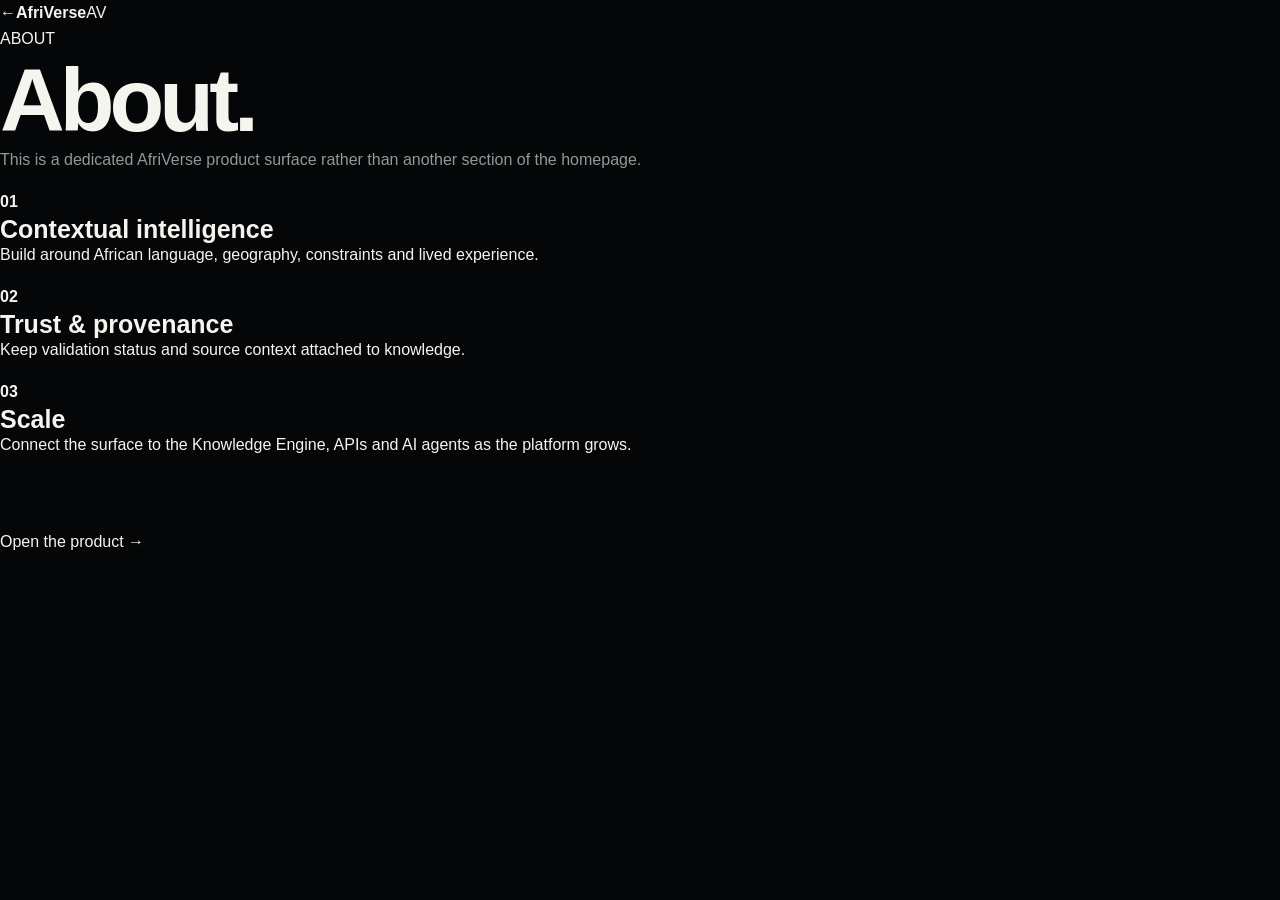
==== about.html @ d6237189 "Add files via upload" ====
<!doctype html><html><head><meta charset="utf-8"><meta name="viewport" content="width=device-width,initial-scale=1"><title>About — AfriVerse</title><link rel="stylesheet" href="style.css"></head><body><main style="margin-left:0"><header><a href="index.html">←</a><b>AfriVerse</b><span class="avatar">AV</span></header><div class="app"><label>ABOUT</label><h1>About.</h1><p style="color:var(--muted)">This is a dedicated AfriVerse product surface rather than another section of the homepage.</p><div class="cards"><article><b>01</b><h3>Contextual intelligence</h3><p>Build around African language, geography, constraints and lived experience.</p></article><article><b>02</b><h3>Trust & provenance</h3><p>Keep validation status and source context attached to knowledge.</p></article><article><b>03</b><h3>Scale</h3><p>Connect the surface to the Knowledge Engine, APIs and AI agents as the platform grows.</p></article></div><section style="padding:55px 0;border:0"><a class="primary" href="app.html">Open the product →</a></section></div></main></body></html>
---- style.css ----
/* =========================================================
   AFRIVERSE
   GLOBAL STYLES
========================================================= */

:root {

    --black: #050607;
    --carbon: #090b0c;
    --graphite: #101314;
    --graphite-2: #15191a;

    --white: #f5f5f0;
    --white-soft: #d9dcda;

    --muted: #929998;
    --muted-dark: #6f7674;

    --gold: #d5a94a;
    --gold-light: #f0c968;
    --gold-dark: #9d7624;

    --border: rgba(255,255,255,0.09);
    --border-gold: rgba(213,169,74,0.3);

    --max-width: 1240px;

    --radius: 18px;
    --radius-large: 30px;

    --ease: cubic-bezier(.22,.61,.36,1);

}


/* =========================================================
   RESET
========================================================= */

*,
*::before,
*::after {
    box-sizing: border-box;
}

html {
    scroll-behavior: smooth;
}

body {

    margin: 0;

    background:
        var(--black);

    color:
        var(--white);

    font-family:
        "Inter",
        sans-serif;

    line-height: 1.65;

    overflow-x: hidden;

}

button,
a {
    font: inherit;
}

button {
    border: 0;
}

a {
    color: inherit;
    text-decoration: none;
}

img {
    max-width: 100%;
    display: block;
}


/* =========================================================
   GLOBAL
========================================================= */

.container {

    width:
        min(
            calc(100% - 48px),
            var(--max-width)
        );

    margin:
        0 auto;

}

.section-dark {
    background:
        var(--black);
}

.section-light {
    background:
        #f2f2ed;

    color:
        #0b0d0e;
}

section {
    position: relative;
    overflow: hidden;
}

.section-heading {
    max-width: 850px;
    margin-bottom: 70px;
}

.center-heading {

    max-width:
        850px;

    margin:
        0 auto 80px;

    text-align:
        center;

}

.center-heading p,
.section-heading p {

    color:
        var(--muted);

    max-width:
        720px;

    font-size:
        18px;

}

.section-light .section-heading p,
.section-light .center-heading p {

    color:
        #666e6c;

}

.eyebrow {

    display:
        inline-flex;

    align-items:
        center;

    gap:
        10px;

    margin-bottom:
        22px;

    color:
        var(--gold);

    font-size:
        11px;

    font-weight:
        700;

    letter-spacing:
        .18em;

    text-transform:
        uppercase;

}

.eyebrow::before {

    content:
        "";

    width:
        24px;

    height:
        1px;

    background:
        var(--gold);

}

h1,
h2,
h3,
h4 {

    font-family:
        "Space Grotesk",
        sans-serif;

    line-height:
        1.05;

    margin:
        0;

}

h1 {

    font-size:
        clamp(
            52px,
            7vw,
            92px
        );

    letter-spacing:
        -.055em;

}

h1 span,
h2 span {

    display:
        block;

    color:
        var(--gold);

}

h2 {

    font-size:
        clamp(
            42px,
            5vw,
            68px
        );

    letter-spacing:
        -.045em;

}

h3 {

    font-size:
        25px;

}

p {
    margin-top: 0;
}

.gold-dot {

    width:
        7px;

    height:
        7px;

    border-radius:
        50%;

    background:
        var(--gold);

    box-shadow:
        0 0 18px
        rgba(213,169,74,.7);

}


/* =========================================================
   HERO
========================================================= */

.hero {

    min-height:
        900px;

    display:
        flex;

    align-items:
        center;

    isolation:
        isolate;

}

.hero-container {
    position: relative;
    z-index: 5;
}

.hero-content {
    width:
        min(
            720px,
            70%
        );
}

.hero-description {

    margin:
        35px 0;

    max-width:
        680px;

    color:
        #a9afad;

    font-size:
        18px;

    line-height:
        1.75;

}

.hero-actions {

    display:
        flex;

    gap:
        14px;

    flex-wrap:
        wrap;

}

.btn {

    display:
        inline-flex;

    align-items:
        center;

    justify-content:
        center;

    gap:
        12px;

    min-height:
        54px;

    padding:
        0 25px;

    border-radius:
        999px;

    cursor:
        pointer;

    transition:
        .35s var(--ease);

    font-size:
        14px;

    font-weight:
        700;

}

.btn span {
    font-size:
        16px;
}

.btn-primary {

    background:
        var(--gold);

    color:
        #080909;

}

.btn-primary:hover {

    background:
        var(--gold-light);

    transform:
        translateY(-3px);

    box-shadow:
        0 12px 40px
        rgba(213,169,74,.25);

}

.btn-secondary {

    border:
        1px solid
        rgba(255,255,255,.16);

    background:
        rgba(255,255,255,.025);

    color:
        var(--white);

}

.btn-secondary:hover {

    border-color:
        var(--gold);

    color:
        var(--gold);

    transform:
        translateY(-3px);

}

.hero-footnote {

    display:
        flex;

    align-items:
        center;

    gap:
        10px;

    margin-top:
        30px;

    color:
        #727977;

    font-size:
        13px;

}


/* =========================================================
   HERO GRID
========================================================= */

.hero-grid {

    position:
        absolute;

    inset:
        0;

    opacity:
        .17;

    background-image:

        linear-gradient(
            rgba(255,255,255,.035)
            1px,
            transparent 1px
        ),

        linear-gradient(
            90deg,
            rgba(255,255,255,.035)
            1px,
            transparent 1px
        );

    background-size:
        70px 70px;

    mask-image:
        linear-gradient(
            to right,
            black,
            transparent 80%
        );

}


/* =========================================================
   HERO GLOW
========================================================= */

.hero-glow {

    position:
        absolute;

    border-radius:
        50%;

    filter:
        blur(90px);

    opacity:
        .2;

    pointer-events:
        none;

}

.hero-glow-one {

    width:
        500px;

    height:
        500px;

    right:
        5%;

    top:
        15%;

    background:
        rgba(213,169,74,.12);

}

.hero-glow-two {

    width:
        300px;

    height:
        300px;

    left:
        5%;

    bottom:
        10%;

    background:
        rgba(70,90,90,.12);

}


/* =========================================================
   HERO NETWORK
========================================================= */

.hero-network {

    position:
        absolute;

    right:
        -80px;

    top:
        50%;

    width:
        680px;

    height:
        680px;

    transform:
        translateY(-50%);

    z-index:
        2;

}

.network-ring {

    position:
        absolute;

    border:
        1px solid
        rgba(213,169,74,.08);

    border-radius:
        50%;

    left:
        50%;

    top:
        50%;

    transform:
        translate(-50%,-50%);

}

.ring-one {
    width: 620px;
    height: 620px;
}

.ring-two {
    width: 470px;
    height: 470px;
}

.ring-three {
    width: 330px;
    height: 330px;
}

.network-node {

    position:
        absolute;

    width:
        6px;

    height:
        6px;

    background:
        var(--gold);

    border-radius:
        50%;

    box-shadow:
        0 0 20px
        rgba(213,169,74,.8);

}

.node-1 {
    left: 12%;
    top: 28%;
}

.node-2 {
    left: 78%;
    top: 18%;
}

.node-3 {
    right: 6%;
    top: 58%;
}

.node-4 {
    left: 18%;
    bottom: 20%;
}

.node-5 {
    right: 24%;
    bottom: 11%;
}

.node-6 {
    left: 47%;
    top: 7%;
}


/* =========================================================
   CHIP
========================================================= */

.hero-chip {

    position:
        absolute;

    left:
        50%;

    top:
        50%;

    transform:
        translate(-50%,-50%);

    width:
        260px;

    height:
        260px;

    perspective:
        800px;

}

.chip-face {

    position:
        relative;

    width:
        100%;

    height:
        100%;

    transform:
        rotateX(55deg)
        rotateZ(45deg);

}

.chip-triangle {

    position:
        absolute;

    inset:
        40px;

    background:
        linear-gradient(
            135deg,
            #202423,
            #080a0a
        );

    clip-path:
        polygon(
            50% 0,
            100% 100%,
            0 100%
        );

    border:
        1px solid
        rgba(213,169,74,.6);

    box-shadow:
        0 0 80px
        rgba(213,169,74,.14);

}

.chip-inner {

    position:
        absolute;

    inset:
        22px;

    border:
        1px solid
        rgba(213,169,74,.45);

    clip-path:
        polygon(
            50% 0,
            100% 100%,
            0 100%
        );

}

.chip-line {

    position:
        absolute;

    height:
        1px;

    background:
        linear-gradient(
            90deg,
            transparent,
            var(--gold),
            transparent
        );

    opacity:
        .7;

}

.line-a {
    width: 70px;
    left: 25px;
    top: 55%;
}

.line-b {
    width: 90px;
    right: 10px;
    top: 67%;
}

.line-c {
    width: 50px;
    left: 50%;
    top: 35%;
}

.line-d {
    width: 75px;
    left: 45px;
    bottom: 20px;
}

.chip-pin {

    position:
        absolute;

    width:
        32px;

    height:
        4px;

    background:
        var(--gold);

    box-shadow:
        0 0 12px
        rgba(213,169,74,.5);

}

.pin-1 {
    left: 20px;
    top: 70px;
}

.pin-2 {
    right: 10px;
    top: 130px;
}

.pin-3 {
    left: 90px;
    bottom: 20px;
}

.pin-4 {
    left: 15px;
    bottom: 75px;
}


/* =========================================================
   HERO SCROLL
========================================================= */

.hero-scroll {

    position:
        absolute;

    bottom:
        30px;

    left:
        50%;

    transform:
        translateX(-50%);

    display:
        flex;

    flex-direction:
        column;

    align-items:
        center;

    gap:
        10px;

    color:
        #666d6b;

    font-size:
        9px;

    letter-spacing:
        .15em;

}

.scroll-line {

    width:
        1px;

    height:
        42px;

    background:
        linear-gradient(
            var(--gold),
            transparent
        );

}


/* =========================================================
   PROBLEM
========================================================= */

.problem {

    padding:
        150px 0;

}

.three-column-grid {

    display:
        grid;

    grid-template-columns:
        repeat(3,1fr);

    gap:
        18px;

}

.glass-card {

    padding:
        38px;

    border:
        1px solid
        rgba(0,0,0,.08);

    border-radius:
        var(--radius);

    background:
        rgba(255,255,255,.45);

    transition:
        .4s var(--ease);

}

.glass-card:hover {

    transform:
        translateY(-8px);

    border-color:
        rgba(213,169,74,.5);

}

.card-number {

    color:
        var(--gold);

    font-size:
        12px;

    font-weight:
        700;

    letter-spacing:
        .1em;

}

.card-icon {

    margin:
        50px 0 25px;

    color:
        var(--gold);

    font-size:
        42px;

}

.glass-card p {

    color:
        #6e7472;

}

.statement {

    margin-top:
        80px;

    padding:
        40px;

    border-top:
        1px solid
        rgba(0,0,0,.12);

    border-bottom:
        1px solid
        rgba(0,0,0,.12);

    font-size:
        clamp(24px,3vw,38px);

    font-family:
        "Space Grotesk";

}

.statement span {

    color:
        var(--gold);

}

.statement strong {

    display:
        block;

    margin-top:
        8px;

}


/* =========================================================
   THESIS
========================================================= */

.thesis {

    padding:
        170px 0;

}

.thesis .center-heading h2 {

    font-size:
        clamp(44px,6vw,82px);

}

.thesis p {

    margin:
        45px auto 0;

}


/* =========================================================
   AFRIVERSE PLATFORM
========================================================= */

.afriverse-section {

    padding:
        150px 0;

}

.split-heading {

    display:
        grid;

    grid-template-columns:
        1.2fr .8fr;

    gap:
        100px;

    margin-bottom:
        80px;

}

.split-heading p {

    color:
        #6d7471;

    font-size:
        18px;

}

.three-step-grid {

    display:
        grid;

    grid-template-columns:
        repeat(3,1fr);

    gap:
        18px;

}

.step-card {

    position:
        relative;

    padding:
        45px;

    min-height:
        330px;

    border:
        1px solid
        rgba(0,0,0,.09);

    border-radius:
        22px;

    background:
        rgba(255,255,255,.35);

}

.step-index {

    color:
        var(--gold);

    font-size:
        12px;

    font-weight:
        700;

}

.step-card h3 {

    margin:
        80px 0 20px;

}

.step-card p {

    color:
        #6c7471;

}

.tag-row {

    position:
        absolute;

    bottom:
        30px;

    display:
        flex;

    gap:
        6px;

    flex-wrap:
        wrap;

}

.tag-row span {

    padding:
        5px 9px;

    border:
        1px solid
        rgba(0,0,0,.1);

    border-radius:
        999px;

    font-size:
        9px;

    color:
        #6e7471;

}

.gold-statement {

    margin-top:
        80px;

    padding:
        30px;

    border-left:
        2px solid
        var(--gold);

    color:
        #656c69;

    font-size:
        18px;

}

.gold-statement strong {

    color:
        #0b0d0e;

}


/* =========================================================
   MVP PHONE SHOWCASE
========================================================= */

.mvp {

    padding:
        150px 0;

}

.phone-showcase {

    display:
        flex;

    gap:
        22px;

    overflow-x:
        auto;

    padding:
        30px 0 50px;

    scrollbar-width:
        thin;

}

.phone-card {

    flex:
        0 0
        220px;

}

.phone-frame {

    padding:
        9px;

    border:
        1px solid
        rgba(255,255,255,.12);

    border-radius:
        34px;

    background:
        #111414;

    box-shadow:
        0 30px 80px
        rgba(0,0,0,.4);

}

.phone-screen {

    position:
        relative;

    min-height:
        455px;

    overflow:
        hidden;

    padding:
        14px;

    border-radius:
        26px;

    background:
        linear-gradient(
            150deg,
            #090a0a,
            #111313
        );

    border:
        1px solid
        rgba(255,255,255,.06);

}

.phone-status {

    display:
        flex;

    justify-content:
        space-between;

    color:
        #d5d8d7;

    font-size:
        8px;

}

.app-logo {

    margin-top:
        22px;

    color:
        var(--gold);

    font-family:
        "Space Grotesk";

    font-size:
        11px;

    letter-spacing:
        .25em;

}

.app-greeting {

    margin:
        24px 0;

    color:
        #8b9290;

    font-size:
        13px;

}

.app-greeting strong {

    display:
        block;

    margin-top:
        5px;

    color:
        white;

    font-size:
        20px;

}

.search-box {

    display:
        flex;

    align-items:
        center;

    gap:
        8px;

    padding:
        11px;

    border:
        1px solid
        rgba(255,255,255,.09);

    border-radius:
        10px;

    color:
        #6e7573;

    font-size:
        10px;

}

.app-section-title {

    margin:
        20px 0 10px;

    font-size:
        9px;

    color:
        #9ca19f;

}

.mini-grid {

    display:
        grid;

    grid-template-columns:
        1fr 1fr;

    gap:
        7px;

}

.mini-grid div {

    padding:
        12px 8px;

    border:
        1px solid
        rgba(255,255,255,.07);

    border-radius:
        10px;

}

.mini-grid b {

    display:
        block;

    color:
        var(--gold);

    font-size:
        12px;

}

.mini-grid span {

    color:
        #777f7c;

    font-size:
        7px;

}

.app-question {

    margin-top:
        10px;

    padding:
        13px;

    border:
        1px solid
        rgba(213,169,74,.15);

    border-radius:
        11px;

    background:
        rgba(213,169,74,.035);

}

.app-question small {

    color:
        var(--gold);

    font-size:
        7px;

}

.app-question p {

    margin:
        8px 0;

    color:
        #d9dddc;

    font-size:
        10px;

    line-height:
        1.45;

}

.app-question span {

    color:
        #727a77;

    font-size:
        7px;

}

.phone-label {

    display:
        flex;

    align-items:
        center;

    gap:
        10px;

    margin-top:
        18px;

    color:
        #777f7d;

    font-size:
        13px;

}

.phone-label span {

    color:
        var(--gold);

}


/* =========================================================
   PHONE 2
========================================================= */

.app-top {

    display:
        flex;

    justify-content:
        space-between;

    margin:
        20px 0;

    color:
        #a2a8a6;

    font-size:
        9px;

}

.question-screen {

    margin-top:
        45px;

}

.question-category {

    display:
        inline-block;

    padding:
        6px 9px;

    border:
        1px solid
        var(--border-gold);

    border-radius:
        999px;

    color:
        var(--gold);

    font-size:
        7px;

}

.question-screen h3 {

    margin:
        20px 0;

    color:
        white;

    font-size:
        20px;

    line-height:
        1.2;

}

.question-screen p {

    color:
        #777e7b;

    font-size:
        10px;

}

.voice-button,
.text-button,
.stop-button {

    width:
        100%;

    padding:
        13px;

    border-radius:
        10px;

    margin-top:
        12px;

    cursor:
        pointer;

}

.voice-button {

    background:
        var(--gold);

    color:
        #050607;

}

.text-button {

    border:
        1px solid
        rgba(255,255,255,.1);

    background:
        transparent;

    color:
        white;

}


/* =========================================================
   VOICE INTERFACE
========================================================= */

.voice-interface {

    margin-top:
        40px;

    text-align:
        center;

}

.language-pill {

    display:
        inline-flex;

    gap:
        12px;

    padding:
        9px 16px;

    border:
        1px solid
        rgba(255,255,255,.09);

    border-radius:
        999px;

    color:
        #c5cac8;

    font-size:
        9px;

}

.wave-circle {

    width:
        180px;

    height:
        180px;

    margin:
        35px auto;

    border:
        2px solid
        rgba(213,169,74,.25);

    border-top-color:
        var(--gold);

    border-radius:
        50%;

    display:
        flex;

    flex-direction:
        column;

    justify-content:
        center;

    align-items:
        center;

}

.waveform {

    display:
        flex;

    align-items:
        center;

    gap:
        2px;

    height:
        50px;

}

.waveform i {

    width:
        3px;

    height:
        12px;

    background:
        var(--gold);

    border-radius:
        4px;

    animation:
        waveform 1s infinite
        ease-in-out;

}

.waveform i:nth-child(2) {
    height: 28px;
    animation-delay: .1s;
}

.waveform i:nth-child(3) {
    height: 18px;
    animation-delay: .2s;
}

.waveform i:nth-child(4) {
    height: 38px;
    animation-delay: .3s;
}

.waveform i:nth-child(5) {
    height: 25px;
    animation-delay: .4s;
}

.waveform i:nth-child(6) {
    height: 44px;
    animation-delay: .5s;
}

.waveform i:nth-child(7) {
    height: 20px;
    animation-delay: .6s;
}

.waveform i:nth-child(8) {
    height: 34px;
    animation-delay: .7s;
}

.waveform i:nth-child(9) {
    height: 24px;
    animation-delay: .8s;
}

.waveform i:nth-child(10) {
    height: 40px;
    animation-delay: .9s;
}

.waveform i:nth-child(11) {
    height: 14px;
    animation-delay: 1s;
}

.wave-circle strong {

    margin-top:
        10px;

    color:
        white;

    font-size:
        23px;

}

.wave-circle small {

    color:
        #e24a4a;

    font-size:
        8px;

}

.stop-button {

    border:
        1px solid
        rgba(255,255,255,.12);

    background:
        transparent;

    color:
        white;

}


/* =========================================================
   KNOWLEDGE APP
========================================================= */

.knowledge-card {

    margin-top:
        45px;

    padding:
        15px;

    border:
        1px solid
        rgba(213,169,74,.15);

    border-radius:
        12px;

    background:
        rgba(213,169,74,.03);

}

.knowledge-badge {

    display:
        inline-block;

    margin-bottom:
        12px;

    padding:
        4px 7px;

    border-radius:
        999px;

    background:
        rgba(213,169,74,.12);

    color:
        var(--gold);

    font-size:
        7px;

}

.knowledge-card small {

    color:
        #777e7c;

    font-size:
        7px;

}

.knowledge-card h3 {

    margin:
        10px 0;

    color:
        white;

    font-size:
        18px;

}

.knowledge-card p {

    color:
        #808784;

    font-size:
        9px;

}

.knowledge-meta {

    display:
        flex;

    justify-content:
        space-between;

    color:
        #747b78;

    font-size:
        7px;

}

.knowledge-meta span:last-child {
    color:
        var(--gold);
}

.knowledge-card.mini {
    margin-top:
        10px;
}

.knowledge-card.mini h4 {

    margin:
        7px 0;

    color:
        white;

    font-size:
        12px;

}

.knowledge-card.mini span {

    color:
        #727a77;

    font-size:
        7px;

}


/* =========================================================
   AI SCREEN
========================================================= */

.ai-question {

    margin-top:
        30px;

    padding:
        12px;

    border-radius:
        10px;

    background:
        rgba(255,255,255,.05);

    color:
        #d9dddc;

    font-size:
        10px;

}

.ai-answer {

    margin-top:
        12px;

    padding:
        14px;

    border:
        1px solid
        rgba(213,169,74,.15);

    border-radius:
        11px;

}

.ai-label {

    color:
        var(--gold);

    font-size:
        8px;

    letter-spacing:
        .1em;

}

.ai-answer p {

    color:
        #b1b7b4;

    font-size:
        9px;

}

.source-pill {

    display:
        inline-block;

    padding:
        5px 8px;

    border-radius:
        999px;

    background:
        rgba(213,169,74,.08);

    color:
        var(--gold);

    font-size:
        7px;

}


/* =========================================================
   PIPELINE
========================================================= */

.pipeline {

    padding:
        150px 0;

}

.pipeline-track {

    position:
        relative;

    display:
        grid;

    grid-template-columns:
        repeat(7,1fr);

    gap:
        20px;

}

.pipeline-line {

    position:
        absolute;

    top:
        23px;

    left:
        30px;

    right:
        30px;

    height:
        1px;

    background:
        rgba(0,0,0,.12);

}

.pipeline-item {

    position:
        relative;

    z-index:
        2;

    text-align:
        center;

}

.pipeline-item span {

    display:
        flex;

    align-items:
        center;

    justify-content:
        center;

    width:
        46px;

    height:
        46px;

    margin:
        0 auto 20px;

    border:
        1px solid
        rgba(213,169,74,.45);

    border-radius:
        50%;

    background:
        #f2f2ed;

    color:
        var(--gold);

    font-size:
        10px;

}

.pipeline-item b {

    display:
        block;

    font-size:
        10px;

    letter-spacing:
        .04em;

}

.pipeline-item small {

    display:
        block;

    margin-top:
        6px;

    color:
        #777e7b;

    font-size:
        9px;

}


/* =========================================================
   KNOWLEDGE ENGINE
========================================================= */

.knowledge-engine {

    padding:
        150px 0;

}

.engine-diagram {

    display:
        grid;

    grid-template-columns:
        1fr 1fr 1fr;

    align-items:
        center;

    gap:
        50px;

}

.engine-column {

    display:
        flex;

    flex-direction:
        column;

    gap:
        12px;

}

.engine-node {

    display:
        flex;

    align-items:
        center;

    gap:
        15px;

    padding:
        18px;

    border:
        1px solid
        rgba(255,255,255,.08);

    border-radius:
        12px;

    background:
        rgba(255,255,255,.025);

    transition:
        .3s;

}

.engine-node:hover {

    border-color:
        rgba(213,169,74,.4);

    transform:
        translateX(5px);

}

.engine-node span {

    color:
        var(--gold);

    font-size:
        10px;

}

.engine-node strong {

    font-size:
        11px;

}

.engine-flow {

    display:
        flex;

    flex-direction:
        column;

    align-items:
        center;

    gap:
        20px;

}

.flow-arrow {

    color:
        var(--gold);

    font-size:
        30px;

}

.engine-core {

    position:
        relative;

    width:
        260px;

    height:
        260px;

    display:
        flex;

    flex-direction:
        column;

    justify-content:
        center;

    align-items:
        center;

    text-align:
        center;

    border:
        1px solid
        rgba(213,169,74,.4);

    border-radius:
        50%;

    background:
        radial-gradient(
            circle,
            rgba(213,169,74,.1),
            rgba(0,0,0,.2)
        );

    box-shadow:
        0 0 100px
        rgba(213,169,74,.08);

}

.core-orbit {

    position:
        absolute;

    inset:
        18px;

    border:
        1px dashed
        rgba(213,169,74,.2);

    border-radius:
        50%;

    animation:
        rotate 15s linear infinite;

}

.core-chip {

    display:
        flex;

    align-items:
        center;

    justify-content:
        center;

    width:
        58px;

    height:
        58px;

    margin-bottom:
        18px;

    border:
        1px solid
        var(--gold);

    color:
        var(--gold);

    clip-path:
        polygon(
            50% 0,
            100% 50%,
            50% 100%,
            0 50%
        );

    font-family:
        "Space Grotesk";

}

.engine-core strong {

    font-size:
        12px;

    line-height:
        1.3;

}

.engine-core small {

    margin-top:
        8px;

    color:
        #727a77;

    font-size:
        8px;

}


/* =========================================================
   TRUST
========================================================= */

.trust {

    padding:
        150px 0;

}

.trust-track {

    display:
        flex;

    align-items:
        stretch;

    justify-content:
        center;

    gap:
        8px;

}

.trust-step {

    flex:
        1;

    min-height:
        150px;

    padding:
        25px;

    border:
        1px solid
        rgba(0,0,0,.1);

    border-radius:
        14px;

}

.trust-step span {

    color:
        var(--gold);

    font-size:
        10px;

}

.trust-step strong {

    display:
        block;

    margin:
        20px 0 8px;

    font-family:
        "Space Grotesk";

    font-size:
        15px;

}

.trust-step small {

    color:
        #777e7b;

    font-size:
        9px;

}

.trust-step.gold {

    border-color:
        rgba(213,169,74,.55);

    background:
        rgba(213,169,74,.05);

}

.trust-arrow {

    display:
        flex;

    align-items:
        center;

    color:
        var(--gold);

}

.safety-note {

    display:
        flex;

    gap:
        20px;

    margin-top:
        50px;

    padding:
        25px;

    border:
        1px solid
        rgba(213,169,74,.25);

    border-radius:
        14px;

}

.safety-icon {

    display:
        flex;

    align-items:
        center;

    justify-content:
        center;

    flex:
        0 0 40px;

    height:
        40px;

    border:
        1px solid
        var(--gold);

    border-radius:
        50%;

    color:
        var(--gold);

}

.safety-note strong {

    font-family:
        "Space Grotesk";

}

.safety-note p {

    margin:
        5px 0 0;

    color:
        #777e7b;

    font-size:
        13px;

}


/* =========================================================
   USE CASES
========================================================= */

.use-cases {

    padding:
        150px 0;

}

.use-case-grid {

    display:
        grid;

    grid-template-columns:
        repeat(3,1fr);

    gap:
        1px;

    border:
        1px solid
        rgba(255,255,255,.08);

}

.use-case {

    position:
        relative;

    min-height:
        300px;

    padding:
        35px;

    border:
        1px solid
        rgba(255,255,255,.07);

    transition:
        .4s var(--ease);

}

.use-case:hover {

    background:
        rgba(213,169,74,.035);

}

.use-number {

    color:
        var(--gold);

    font-size:
        10px;

}

.use-icon {

    margin:
        55px 0 20px;

    color:
        var(--gold);

    font-size:
        35px;

}

.use-case p {

    max-width:
        280px;

    color:
        #777e7b;

    font-size:
        13px;

}


/* =========================================================
   AFRICA ANSWERS
========================================================= */

.africa-answers {

    padding:
        150px 0;

}

.answer-question {

    max-width:
        850px;

    margin:
        0 auto 40px;

    padding:
        45px;

    border:
        1px solid
        rgba(0,0,0,.1);

    border-radius:
        20px;

    text-align:
        center;

}

.question-label {

    margin-bottom:
        20px;

    color:
        var(--gold);

    font-size:
        10px;

    letter-spacing:
        .15em;

}

.answer-question h3 {

    font-size:
        clamp(24px,3vw,38px);

    line-height:
        1.2;

}

.regional-grid {

    display:
        grid;

    grid-template-columns:
        repeat(3,1fr);

    gap:
        18px;

}

.regional-card {

    padding:
        30px;

    border:
        1px solid
        rgba(0,0,0,.09);

    border-radius:
        16px;

}

.regional-card > span {

    color:
        var(--gold);

    font-size:
        9px;

    letter-spacing:
        .1em;

}

.regional-card h3 {

    margin:
        15px 0;

}

.regional-card p {

    color:
        #6f7673;

    font-size:
        13px;

}

.verified {

    margin-top:
        25px;

    color:
        #6b736f;

    font-size:
        10px;

}

.synthesis {

    display:
        flex;

    align-items:
        center;

    gap:
        20px;

    margin:
        60px 0 35px;

}

.synthesis-line {

    flex:
        1;

    height:
        1px;

    background:
        rgba(0,0,0,.1);

}

.synthesis-box {

    text-align:
        center;

}

.synthesis-box span {

    display:
        block;

    margin-bottom:
        8px;

    color:
        var(--gold);

    font-size:
        9px;

    letter-spacing:
        .12em;

}

.synthesis-box strong {

    font-family:
        "Space Grotesk";

    font-size:
        24px;

}

.synthesis-result {

    max-width:
        760px;

    margin:
        0 auto;

    text-align:
        center;

    color:
        #68706d;

    font-size:
        16px;

}

.synthesis-result strong {

    color:
        #0b0d0e;

}


/* =========================================================
   FLYWHEEL
========================================================= */

.flywheel-section {

    padding:
        150px 0;

}

.flywheel {

    width:
        min(
            650px,
            100%
        );

    aspect-ratio:
        1;

    margin:
        0 auto;

}

.flywheel-ring {

    position:
        relative;

    width:
        100%;

    height:
        100%;

    border:
        1px solid
        rgba(213,169,74,.18);

    border-radius:
        50%;

}

.flywheel-ring::before {

    content:
        "";

    position:
        absolute;

    inset:
        12%;

    border:
        1px dashed
        rgba(213,169,74,.18);

    border-radius:
        50%;

    animation:
        rotate 30s linear infinite;

}

.fly-center {

    position:
        absolute;

    top:
        50%;

    left:
        50%;

    transform:
        translate(-50%,-50%);

    width:
        150px;

    height:
        150px;

    border:
        1px solid
        var(--gold);

    border-radius:
        50%;

    display:
        flex;

    flex-direction:
        column;

    align-items:
        center;

    justify-content:
        center;

    text-align:
        center;

    background:
        #0a0c0c;

    box-shadow:
        0 0 80px
        rgba(213,169,74,.12);

    color:
        var(--gold);

    font-family:
        "Space Grotesk";

    font-size:
        13px;

}

.fly-center span {

    margin-bottom:
        8px;

    font-size:
        25px;

}

.fly-node {

    position:
        absolute;

    padding:
        10px 15px;

    border:
        1px solid
        rgba(255,255,255,.1);

    border-radius:
        999px;

    background:
        rgba(255,255,255,.03);

    color:
        #c3c8c6;

    font-size:
        9px;

    white-space:
        nowrap;

}

.node-top {
    top: 2%;
    left: 50%;
    transform: translateX(-50%);
}

.node-right-top {
    top: 15%;
    right: -3%;
}

.node-right-bottom {
    top: 39%;
    right: -9%;
}

.node-bottom-right {
    bottom: 17%;
    right: 0;
}

.node-bottom {
    bottom: 1%;
    left: 50%;
    transform: translateX(-50%);
}

.node-bottom-left {
    bottom: 15%;
    left: -2%;
}

.node-left-bottom {
    top: 40%;
    left: -11%;
}

.node-left-top {
    top: 16%;
    left: -3%;
}


/* =========================================================
   ARCHITECTURE
========================================================= */

.architecture {

    padding:
        150px 0;

}

.architecture-stack {

    max-width:
        1000px;

    margin:
        0 auto;

}

.architecture-layer {

    position:
        relative;

    display:
        grid;

    grid-template-columns:
        80px 1fr 70px;

    align-items:
        center;

    padding:
        35px;

    border:
        1px solid
        rgba(0,0,0,.09);

    background:
        rgba(255,255,255,.35);

}

.architecture-layer.active {

    border-color:
        rgba(213,169,74,.55);

    background:
        rgba(213,169,74,.05);

}

.layer-number {

    color:
        var(--gold);

    font-family:
        "Space Grotesk";

    font-size:
        22px;

}

.layer-content small {

    color:
        var(--gold);

    font-size:
        9px;

    letter-spacing:
        .1em;

}

.layer-content h3 {

    margin:
        10px 0;

    font-size:
        25px;

}

.layer-content p {

    margin:
        0;

    color:
        #707774;

    font-size:
        13px;

}

.layer-arrow {

    color:
        var(--gold);

    text-align:
        right;

    font-size:
        25px;

}

.architecture-layer:last-child .layer-arrow {
    display: none;
}

.architecture-bottom {

    max-width:
        850px;

    margin:
        70px auto 0;

    text-align:
        center;

}

.architecture-bottom span {

    display:
        block;

    margin-bottom:
        15px;

    color:
        var(--gold);

    font-size:
        11px;

    letter-spacing:
        .15em;

}

.architecture-bottom strong {

    font-family:
        "Space Grotesk";

    font-size:
        clamp(25px,3vw,40px);

}


/* =========================================================
   GOOGLE
========================================================= */

.google-section {

    padding:
        160px 0;

}

.google-hero {

    max-width:
        850px;

    margin-bottom:
        80px;

}

.google-hero p {

    max-width:
        700px;

    margin-top:
        35px;

    color:
        #858d8a;

    font-size:
        18px;

}

.google-grid {

    display:
        grid;

    grid-template-columns:
        repeat(4,1fr);

    gap:
        15px;

}

.google-card {

    min-height:
        290px;

    padding:
        30px;

    border:
        1px solid
        rgba(255,255,255,.08);

    border-radius:
        18px;

    background:
        rgba(255,255,255,.025);

}

.google-card:hover {

    border-color:
        rgba(213,169,74,.4);

}

.google-letter {

    display:
        flex;

    align-items:
        center;

    justify-content:
        center;

    width:
        42px;

    height:
        42px;

    margin-bottom:
        50px;

    border:
        1px solid
        rgba(213,169,74,.4);

    border-radius:
        10px;

    color:
        var(--gold);

    font-family:
        "Space Grotesk";

}

.google-card h3 {

    margin-bottom:
        12px;

}

.google-card p {

    color:
        #777e7b;

    font-size:
        13px;

}

.google-statement {

    max-width:
        900px;

    margin:
        90px auto 0;

    text-align:
        center;

    font-family:
        "Space Grotesk";

    font-size:
        clamp(25px,3.5vw,46px);

}

.google-statement span {

    display:
        block;

    color:
        #838b88;

}

.google-statement strong {

    display:
        block;

    margin-top:
        12px;

    color:
        var(--gold);

}


/* =========================================================
   WHY GOOGLE
========================================================= */

.why-google {

    padding:
        150px 0;

}

.partner-grid {

    display:
        grid;

    grid-template-columns:
        1fr 1fr;

    gap:
        20px;

    max-width:
        1000px;

    margin:
        0 auto;

}

.partner-column {

    padding:
        40px;

    border:
        1px solid
        rgba(0,0,0,.1);

    border-radius:
        18px;

}

.partner-column.highlighted {

    border-color:
        rgba(213,169,74,.55);

    background:
        rgba(213,169,74,.04);

}

.partner-title {

    color:
        var(--gold);

    font-size:
        10px;

    letter-spacing:
        .13em;

}

.partner-column ul {

    padding:
        0;

    margin:
        35px 0 0;

    list-style:
        none;

}

.partner-column li {

    display:
        flex;

    gap:
        18px;

    padding:
        15px 0;

    border-bottom:
        1px solid
        rgba(0,0,0,.07);

    font-family:
        "Space Grotesk";

}

.partner-column li span {

    color:
        var(--gold);

    font-size:
        10px;

}

.partner-bottom {

    max-width:
        850px;

    margin:
        70px auto 0;

    text-align:
        center;

    color:
        #707774;

    font-size:
        18px;

}

.partner-bottom strong {

    color:
        #0a0c0c;

}


/* =========================================================
   ROADMAP
========================================================= */

.roadmap {

    padding:
        150px 0;

}

.roadmap-line {

    position:
        relative;

    display:
        grid;

    grid-template-columns:
        repeat(3,1fr);

    gap:
        60px;

}

.roadmap-line::before {

    content:
        "";

    position:
        absolute;

    top:
        80px;

    left:
        0;

    right:
        0;

    height:
        1px;

    background:
        rgba(255,255,255,.12);

}

.roadmap-item {

    position:
        relative;

}

.roadmap-year {

    color:
        var(--gold);

    font-family:
        "Space Grotesk";

    font-size:
        42px;

}

.roadmap-dot {

    width:
        14px;

    height:
        14px;

    margin:
        25px 0;

    border:
        3px solid
        var(--black);

    border-radius:
        50%;

    background:
        var(--gold);

    box-shadow:
        0 0 20px
        rgba(213,169,74,.45);

}

.roadmap-item h3 {

    margin-bottom:
        25px;

}

.roadmap-item ul {

    padding:
        0;

    margin:
        0;

    list-style:
        none;

}

.roadmap-item li {

    padding:
        8px 0;

    border-bottom:
        1px solid
        rgba(255,255,255,.05);

    color:
        #7c8581;

    font-size:
        13px;

}


/* =========================================================
   BUSINESS
========================================================= */

.business {

    padding:
        150px 0;

}

.business-grid {

    display:
        grid;

    grid-template-columns:
        repeat(5,1fr);

    gap:
        12px;

}

.business-card {

    padding:
        30px;

    min-height:
        250px;

    border:
        1px solid
        rgba(0,0,0,.09);

    border-radius:
        16px;

}

.business-card span {

    color:
        var(--gold);

    font-size:
        10px;

}

.business-card h3 {

    margin:
        70px 0 12px;

}

.business-card p {

    color:
        #707774;

    font-size:
        12px;

}


/* =========================================================
   NIGERIA → AFRICA
========================================================= */

.nigeria-africa {

    padding:
        150px 0;

}

.expansion-path {

    display:
        flex;

    align-items:
        center;

    justify-content:
        center;

    gap:
        25px;

}

.expansion-node {

    min-width:
        210px;

    padding:
        30px;

    border:
        1px solid
        rgba(255,255,255,.1);

    border-radius:
        16px;

    text-align:
        center;

}

.expansion-node.active {

    border-color:
        var(--gold);

    background:
        rgba(213,169,74,.05);

}

.expansion-node span {

    display:
        block;

    color:
        var(--gold);

    font-size:
        10px;

}

.expansion-node strong {

    display:
        block;

    margin:
        12px 0;

    font-family:
        "Space Grotesk";

}

.expansion-node small {

    color:
        #777e7b;

}

.expansion-connector {

    color:
        var(--gold);

    font-size:
        25px;

}

.expansion-statement {

    max-width:
        700px;

    margin:
        70px auto 0;

    text-align:
        center;

    color:
        #7b8380;

}

.expansion-statement strong {

    display:
        block;

    margin-top:
        15px;

    color:
        var(--gold);

    font-family:
        "Space Grotesk";

    font-size:
        25px;

}


/* =========================================================
   LONG TERM
========================================================= */

.long-term {

    padding:
        150px 0;

}

.long-architecture {

    max-width:
        950px;

    margin:
        0 auto;

    text-align:
        center;

}

.long-node {

    display:
        inline-flex;

    flex-direction:
        column;

    align-items:
        center;

    min-width:
        250px;

    padding:
        25px 35px;

    border:
        1px solid
        rgba(0,0,0,.1);

    border-radius:
        16px;

    background:
        rgba(255,255,255,.4);

}

.long-node small {

    color:
        var(--gold);

}

.long-node strong {

    margin:
        8px 0;

    font-family:
        "Space Grotesk";

}

.long-node span {

    color:
        #747b78;

    font-size:
        11px;

}

.long-line {

    width:
        1px;

    height:
        45px;

    margin:
        0 auto;

    background:
        rgba(0,0,0,.15);

}

.country-row {

    display:
        flex;

    justify-content:
        center;

    gap:
        10px;

}

.country-node {

    padding:
        12px 18px;

    border:
        1px solid
        rgba(213,169,74,.35);

    border-radius:
        999px;

    color:
        #646c69;

    font-size:
        10px;

}

.long-final {

    padding:
        28px;

    border:
        1px solid
        var(--gold);

    border-radius:
        16px;

    color:
        var(--gold);

    font-family:
        "Space Grotesk";

    letter-spacing:
        .08em;

}


/* =========================================================
   FOUNDER
========================================================= */

.founder {

    padding:
        150px 0;

}

.founder-grid {

    display:
        grid;

    grid-template-columns:
        .7fr 1.3fr;

    gap:
        100px;

    align-items:
        center;

}

.founder-placeholder {

    aspect-ratio:
        1;

    display:
        flex;

    flex-direction:
        column;

    align-items:
        center;

    justify-content:
        center;

    border:
        1px solid
        rgba(213,169,74,.25);

    border-radius:
        24px;

    background:
        radial-gradient(
            circle,
            rgba(213,169,74,.08),
            transparent 60%
        );

}

.founder-placeholder span {

    color:
        var(--gold);

    font-size:
        9px;

    letter-spacing:
        .15em;

}

.founder-placeholder strong {

    margin-top:
        20px;

    color:
        rgba(255,255,255,.85);

    font-family:
        "Space Grotesk";

    font-size:
        100px;

}

.founder-content h2 {

    margin-bottom:
        50px;

}

.founder-content h3 {

    margin-bottom:
        5px;

}

.founder-title {

    color:
        var(--gold);

    font-size:
        12px;

}

.founder-content p {

    max-width:
        650px;

    margin-top:
        30px;

    color:
        #818985;

    font-size:
        15px;

}


/* =========================================================
   RESOURCES
========================================================= */

.resources {

    padding:
        150px 0;

}

.resource-grid {

    display:
        grid;

    grid-template-columns:
        1fr 1fr;

    gap:
        20px;

    max-width:
        900px;

    margin:
        0 auto;

}

.resource-card {

    padding:
        40px;

    text-align:
        left;

    border:
        1px solid
        rgba(0,0,0,.1);

    border-radius:
        20px;

    background:
        transparent;

    cursor:
        pointer;

    transition:
        .35s var(--ease);

}

.resource-card:hover {

    transform:
        translateY(-7px);

    border-color:
        rgba(213,169,74,.55);

}

.resource-icon {

    display:
        flex;

    align-items:
        center;

    justify-content:
        center;

    width:
        50px;

    height:
        50px;

    margin-bottom:
        50px;

    border:
        1px solid
        rgba(213,169,74,.35);

    border-radius:
        12px;

    color:
        var(--gold);

}

.resource-card span {

    display:
        block;

    color:
        var(--gold);

    font-size:
        9px;

    letter-spacing:
        .13em;

}

.resource-card h3 {

    margin:
        10px 0 20px;

}

.resource-card small {

    color:
        #727a77;

}


/* =========================================================
   FINAL CTA
========================================================= */

.final-cta {

    min-height:
        800px;

    display:
        flex;

    align-items:
        center;

    text-align:
        center;

}

.cta-grid {

    position:
        absolute;

    inset:
        0;

    opacity:
        .12;

    background-image:

        linear-gradient(
            rgba(255,255,255,.04)
            1px,
            transparent 1px
        ),

        linear-gradient(
            90deg,
            rgba(255,255,255,.04)
            1px,
            transparent 1px
        );

    background-size:
        70px 70px;

}

.final-content {

    position:
        relative;

    z-index:
        2;

    max-width:
        1000px;

    margin:
        auto;

}

.final-content h2 {

    font-size:
        clamp(40px,6vw,78px);

}

.final-content p {

    margin:
        35px auto;

    color:
        #808884;

    font-size:
        18px;

}

.final-line {

    width:
        80px;

    height:
        1px;

    margin:
        40px auto;

    background:
        var(--gold);

}

.final-content .hero-actions {

    justify-content:
        center;

}

.final-tagline {

    margin-top:
        80px;

    color:
        #5e6663;

    font-size:
        10px;

    letter-spacing:
        .18em;

}


/* =========================================================
   FOOTER
========================================================= */

.afriverse-footer {

    padding:
        70px 0 30px;

    border-top:
        1px solid
        rgba(255,255,255,.06);

}

.footer-top {

    display:
        flex;

    justify-content:
        space-between;

    gap:
        40px;

    padding-bottom:
        60px;

}

.footer-logo {

    color:
        var(--gold);

    font-family:
        "Space Grotesk";

    font-weight:
        700;

    letter-spacing:
        .2em;

}

.footer-top p {

    color:
        #666e6b;

    font-size:
        12px;

}

.footer-links {

    display:
        flex;

    gap:
        25px;

    flex-wrap:
        wrap;

}

.footer-links a {

    color:
        #777f7c;

    font-size:
        12px;

    transition:
        .25s;

}

.footer-links a:hover {

    color:
        var(--gold);

}

.footer-bottom {

    display:
        flex;

    justify-content:
        space-between;

    padding-top:
        25px;

    border-top:
        1px solid
        rgba(255,255,255,.06);

    color:
        #555d5a;

    font-size:
        10px;

}


/* =========================================================
   MODALS
========================================================= */

.modal {

    position:
        fixed;

    inset:
        0;

    z-index:
        9999;

    display:
        flex;

    align-items:
        center;

    justify-content:
        center;

    padding:
        25px;

    visibility:
        hidden;

    opacity:
        0;

    transition:
        .35s var(--ease);

}

.modal.active {

    visibility:
        visible;

    opacity:
        1;

}

.modal-overlay {

    position:
        absolute;

    inset:
        0;

    background:
        rgba(0,0,0,.86);

    backdrop-filter:
        blur(12px);

}

.modal-content {

    position:
        relative;

    z-index:
        2;

    width:
        min(
            1100px,
            100%
        );

    height:
        min(
            90vh,
            900px
        );

    overflow:
        hidden;

    border:
        1px solid
        rgba(255,255,255,.1);

    border-radius:
        18px;

    background:
        #0b0d0e;

    box-shadow:
        0 50px 150px
        rgba(0,0,0,.7);

}

.modal-header {

    height:
        65px;

    display:
        flex;

    align-items:
        center;

    justify-content:
        space-between;

    padding:
        0 25px;

    border-bottom:
        1px solid
        rgba(255,255,255,.07);

}

.modal-header span {

    color:
        var(--gold);

    font-size:
        10px;

    letter-spacing:
        .15em;

}

.modal-header strong {

    color:
        white;

    font-family:
        "Space Grotesk";

}

.modal-content iframe {

    width:
        100%;

    height:
        calc(
            100% - 65px
        );

    border:
        0;

}

.modal-content video {

    width:
        100%;

    height:
        calc(
            100% - 65px
        );

    object-fit:
        contain;

    background:
        #000;

}

.modal-close {

    position:
        absolute;

    top:
        13px;

    right:
        18px;

    z-index:
        10;

    width:
        38px;

    height:
        38px;

    border:
        1px solid
        rgba(255,255,255,.1);

    border-radius:
        50%;

    background:
        #0d0f10;

    color:
        white;

    font-size:
        23px;

    cursor:
        pointer;

}


/* =========================================================
   REVEAL ANIMATION
========================================================= */

.reveal {

    opacity:
        0;

    transform:
        translateY(30px);

    transition:
        opacity .8s var(--ease),
        transform .8s var(--ease);

}

.reveal.visible {

    opacity:
        1;

    transform:
        translateY(0);

}


/* =========================================================
   KEYFRAMES
========================================================= */

@keyframes rotate {

    from {
        transform:
            rotate(0deg);
    }

    to {
        transform:
            rotate(360deg);
    }

}

@keyframes waveform {

    0%,
    100% {
        transform:
            scaleY(.55);
    }

    50% {
        transform:
            scaleY(1);
    }

}


/* =========================================================
   RESPONSIVE
========================================================= */

@media (max-width: 1100px) {

    .hero-network {
        right:
            -180px;
        opacity:
            .7;
    }

    .hero-content {
        width:
            75%;
    }

    .google-grid {
        grid-template-columns:
            repeat(2,1fr);
    }

    .business-grid {
        grid-template-columns:
            repeat(3,1fr);
    }

    .trust-track {
        flex-wrap:
            wrap;
    }

    .trust-step {
        flex:
            1 1 30%;
    }

}


@media (max-width: 850px) {

    .container {
        width:
            min(
                calc(100% - 32px),
                var(--max-width)
            );
    }

    .hero {
        min-height:
            800px;
    }

    .hero-content {
        width:
            100%;
    }

    .hero-network {
        right:
            -250px;

        top:
            55%;

        opacity:
            .35;

        transform:
            translateY(-50%)
            scale(.85);
    }

    .three-column-grid,
    .three-step-grid,
    .regional-grid,
    .use-case-grid {

        grid-template-columns:
            1fr 1fr;

    }

    .split-heading,
    .founder-grid {

        grid-template-columns:
            1fr;

        gap:
            40px;

    }

    .pipeline-track {

        grid-template-columns:
            repeat(4,1fr);

        row-gap:
            40px;

    }

    .pipeline-line {
        display:
            none;
    }

    .engine-diagram {

        grid-template-columns:
            1fr;

    }

    .engine-column.right {
        margin-top:
            10px;
    }

    .trust-arrow {
        display:
            none;
    }

    .trust-step {
        flex:
            1 1 45%;
    }

    .roadmap-line {
        grid-template-columns:
            1fr;
    }

    .roadmap-line::before {
        display:
            none;
    }

    .business-grid {
        grid-template-columns:
            repeat(2,1fr);
    }

    .expansion-path {
        flex-direction:
            column;
    }

    .expansion-connector {
        transform:
            rotate(90deg);
    }

    .founder-placeholder {
        max-width:
            500px;

        margin:
            auto;
    }

}


@media (max-width: 600px) {

    h1 {
        font-size:
            48px;
    }

    h2 {
        font-size:
            40px;
    }

    .problem,
    .thesis,
    .afriverse-section,
    .mvp,
    .pipeline,
    .knowledge-engine,
    .trust,
    .use-cases,
    .africa-answers,
    .flywheel-section,
    .architecture,
    .google-section,
    .why-google,
    .roadmap,
    .business,
    .nigeria-africa,
    .long-term,
    .founder,
    .resources {
        padding:
            100px 0;
    }

    .three-column-grid,
    .three-step-grid,
    .regional-grid,
    .use-case-grid,
    .partner-grid,
    .resource-grid {

        grid-template-columns:
            1fr;

    }

    .pipeline-track {

        grid-template-columns:
            1fr 1fr;

    }

    .pipeline-item {

        text-align:
            left;

    }

    .pipeline-item span {

        margin-left:
            0;

    }

    .google-grid {
        grid-template-columns:
            1fr;
    }

    .business-grid {
        grid-template-columns:
            1fr;
    }

    .trust-step {
        flex:
            1 1 100%;
    }

    .architecture-layer {

        grid-template-columns:
            50px 1fr;

        padding:
            25px;

    }

    .layer-arrow {
        display:
            none;
    }

    .country-row {

        flex-wrap:
            wrap;

    }

    .footer-top {

        flex-direction:
            column;

    }

    .footer-bottom {

        flex-direction:
            column;

        gap:
            10px;

    }

    .answer-question {
        padding:
            30px 20px;
    }

    .flywheel {
        width:
            94vw;
    }

    .fly-node {
        font-size:
            7px;

        padding:
            7px 9px;
    }

    .fly-center {

        width:
            110px;

        height:
            110px;

        font-size:
            10px;

    }

    .fly-center span {
        font-size:
            18px;
    }

    .node-right-top {
        right:
            -8%;
    }

    .node-right-bottom {
        right:
            -13%;
    }

    .node-left-bottom {
        left:
            -15%;
    }

    .node-left-top {
        left:
            -8%;
    }

}
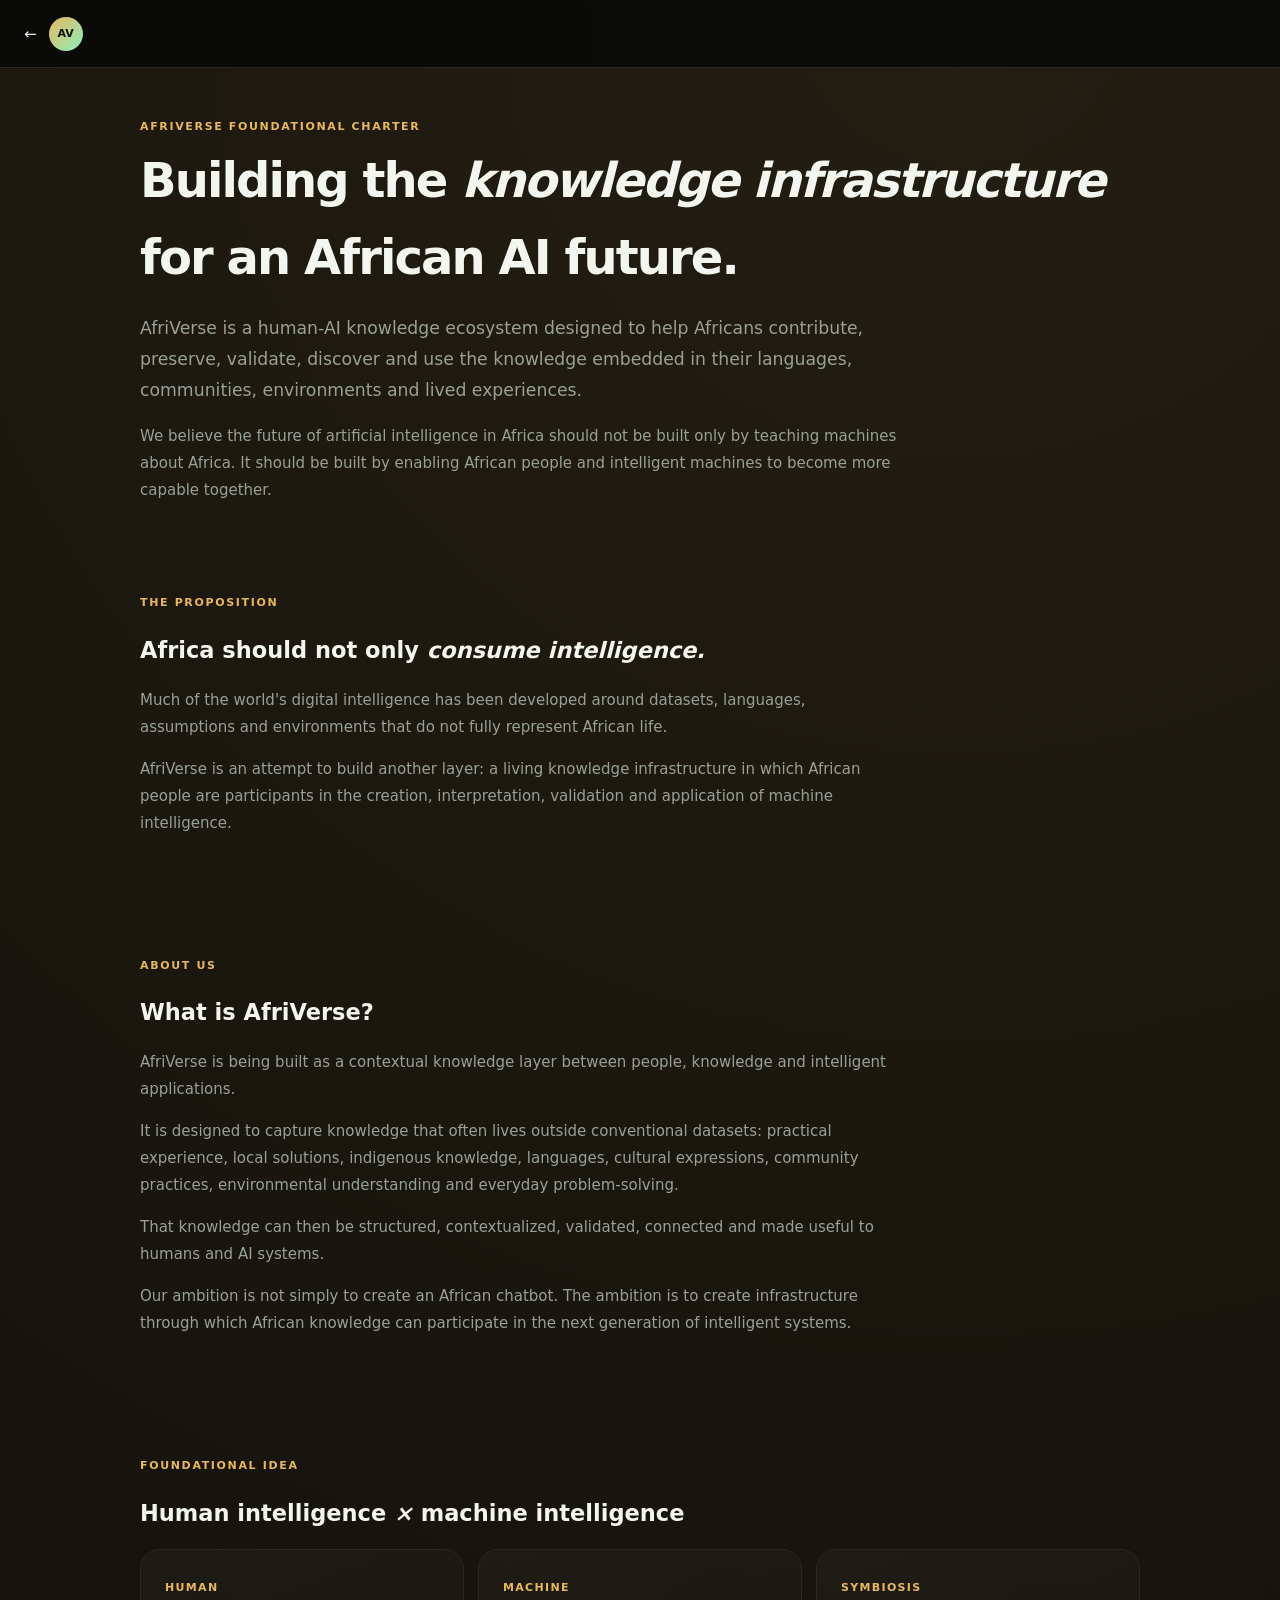
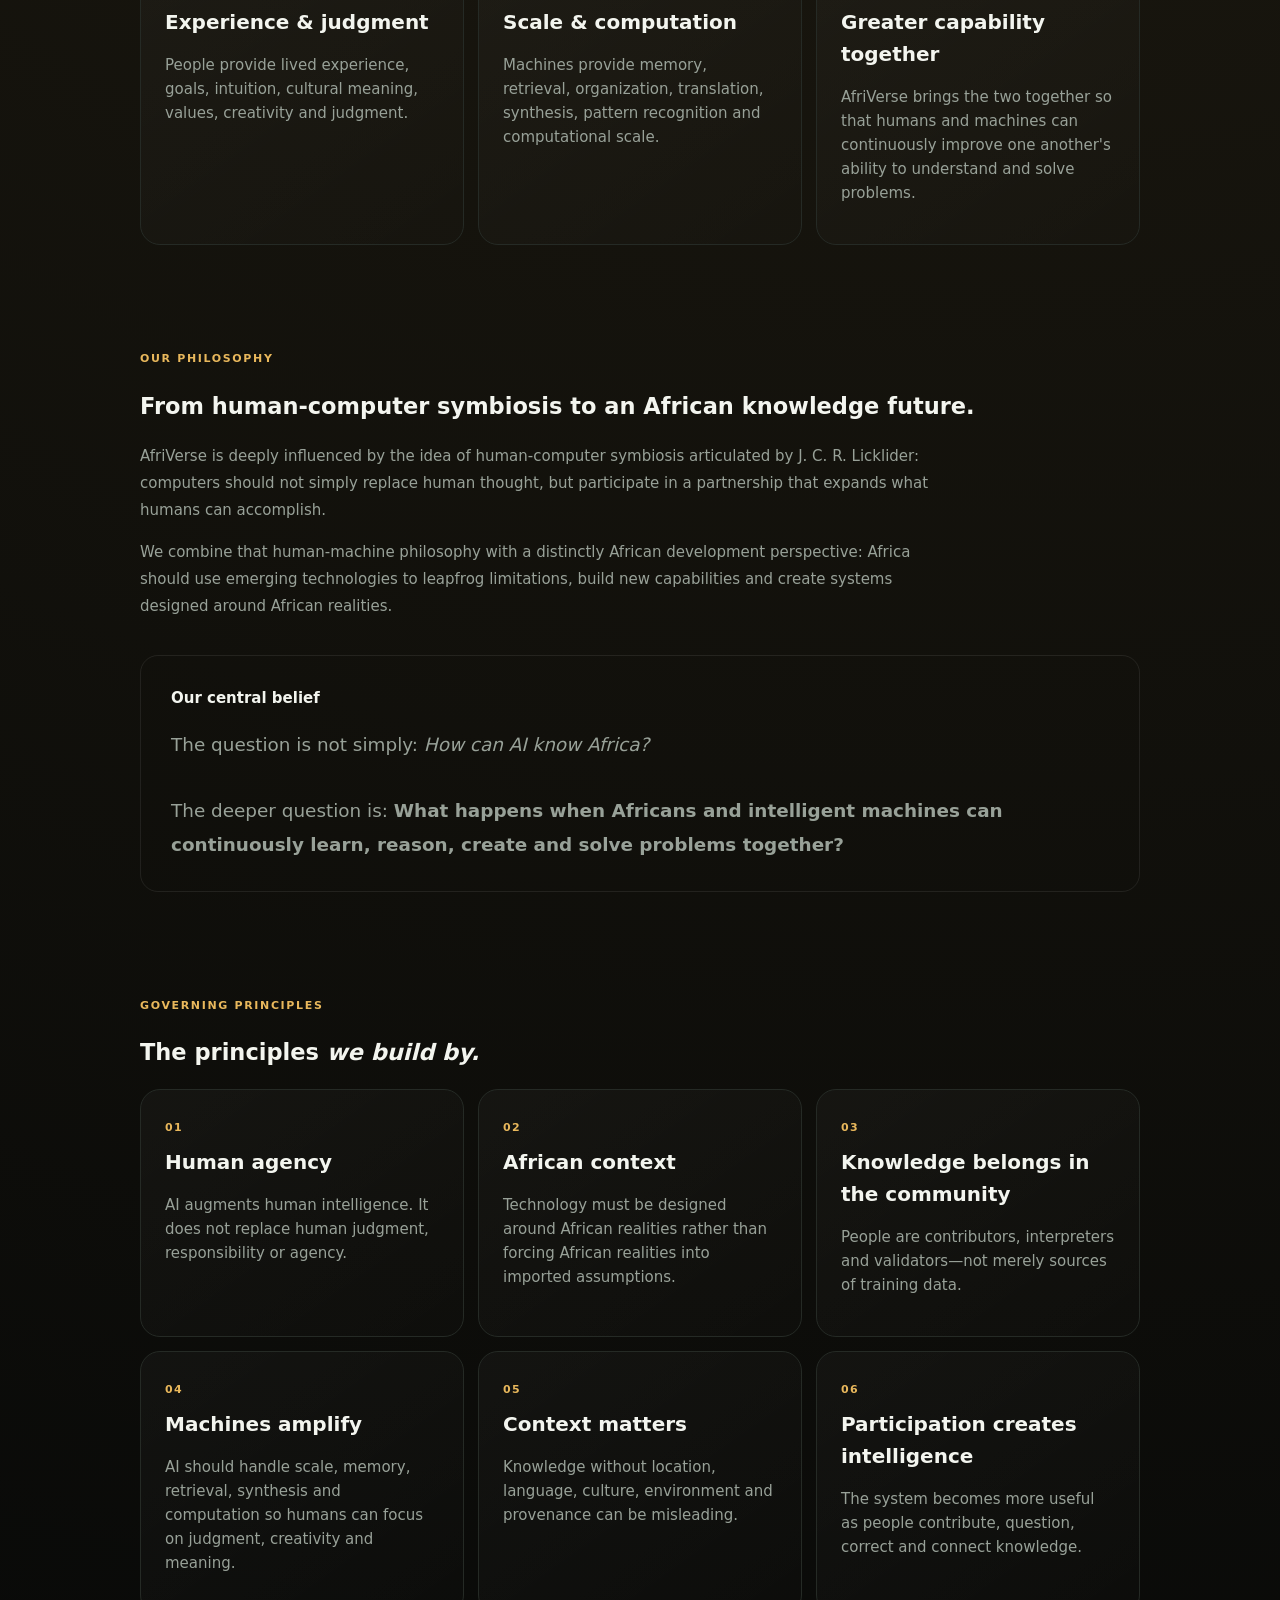
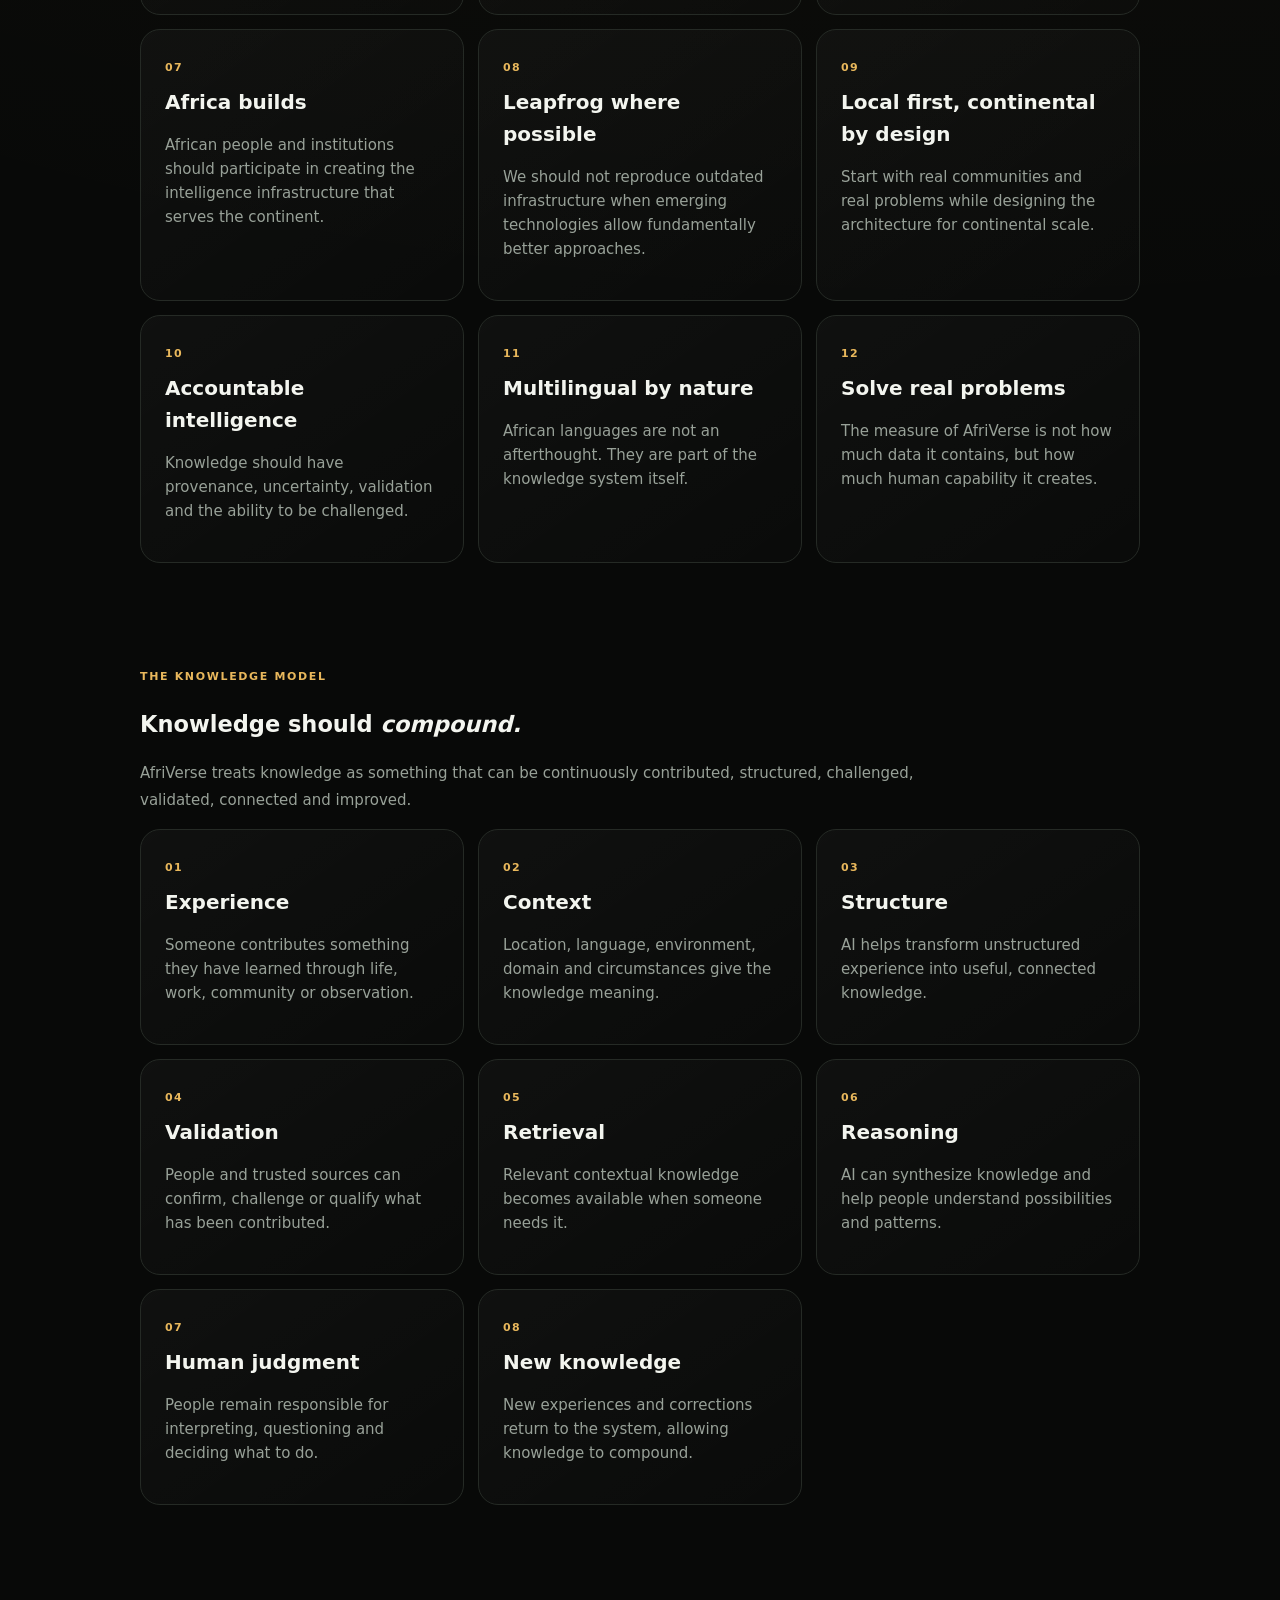
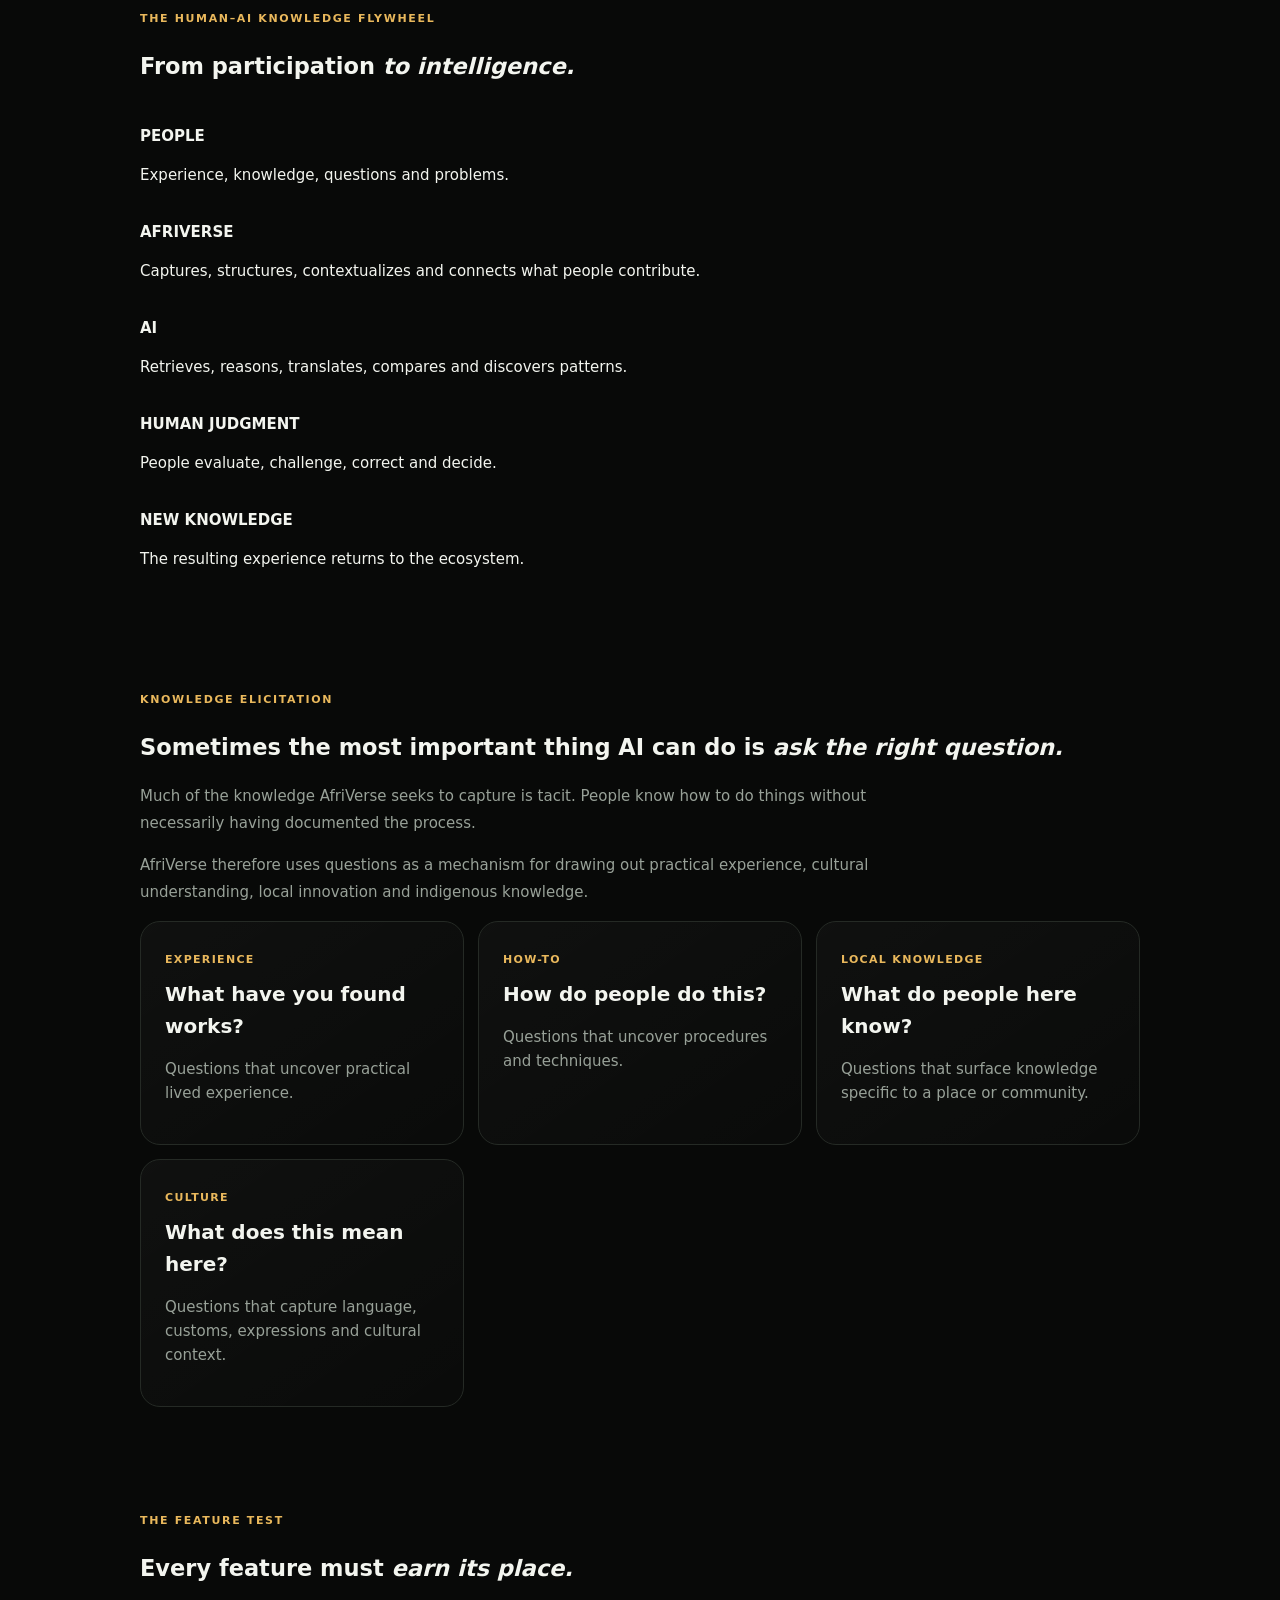
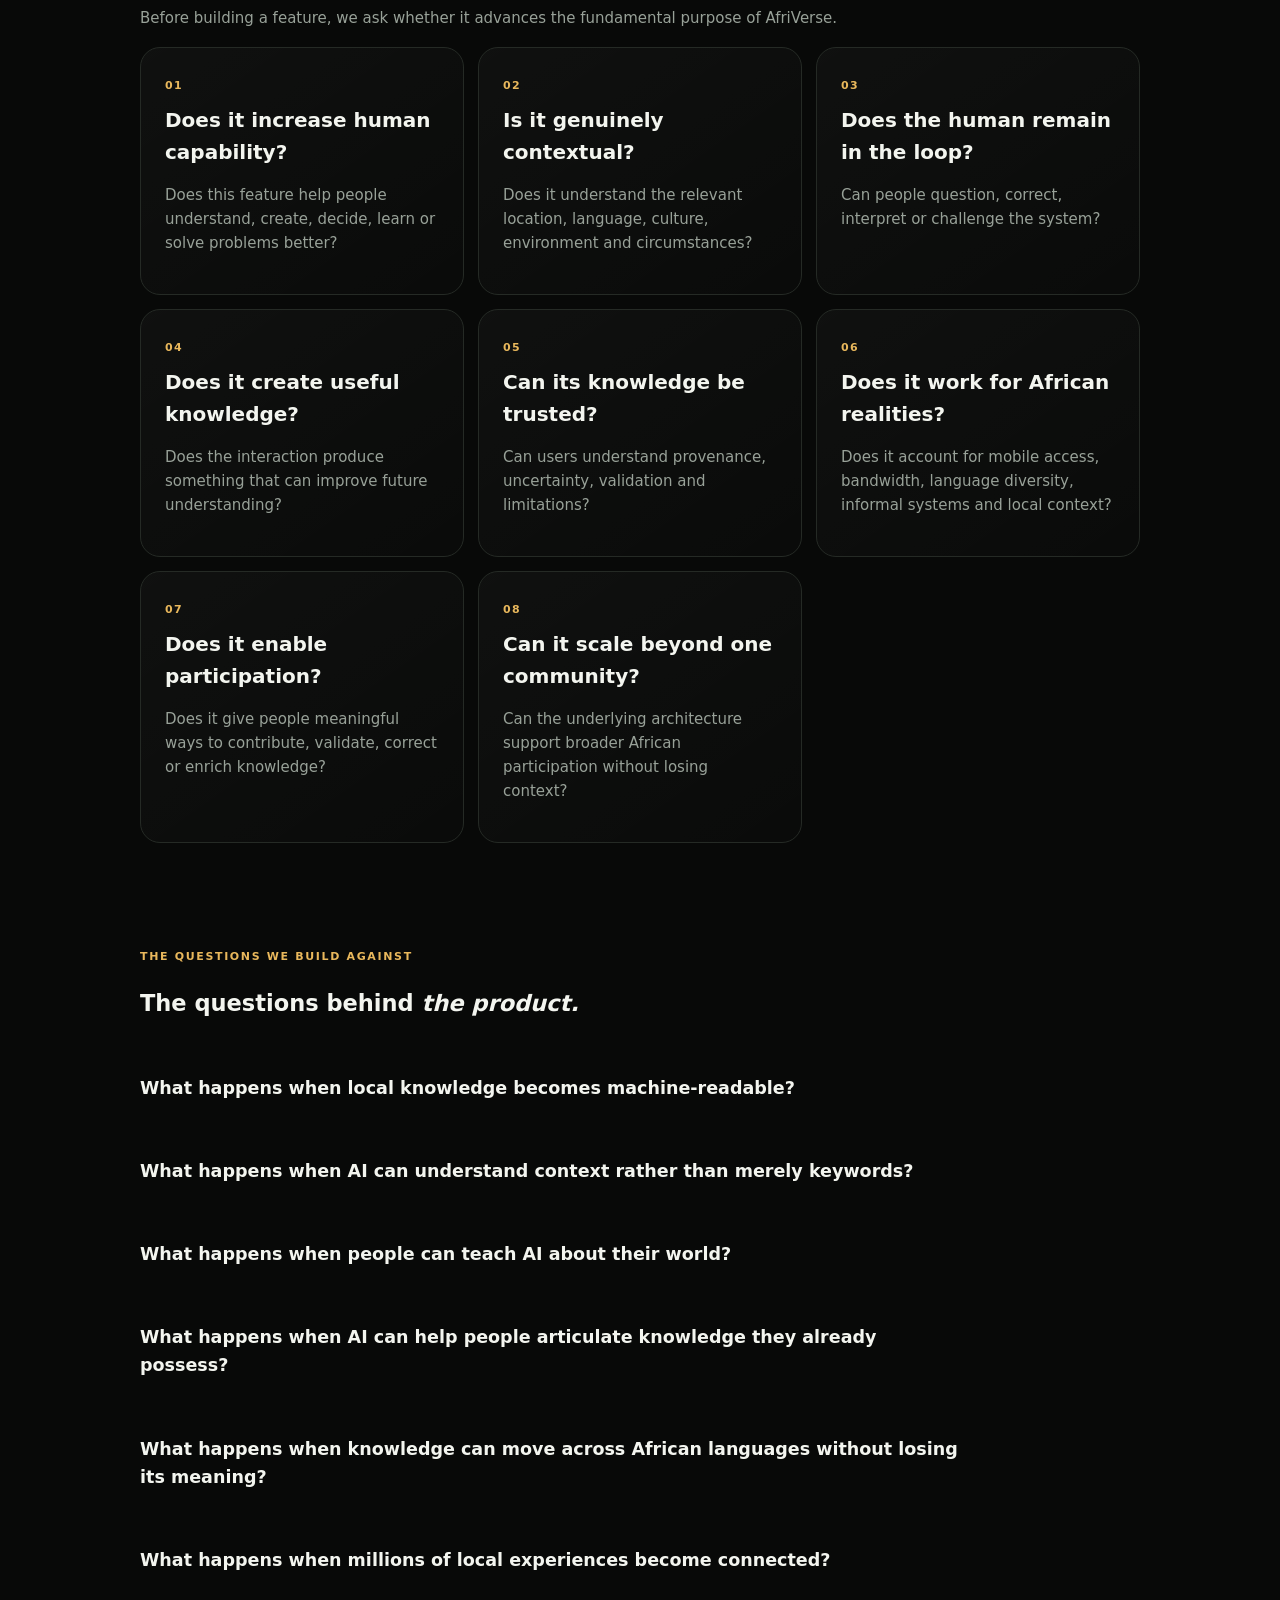
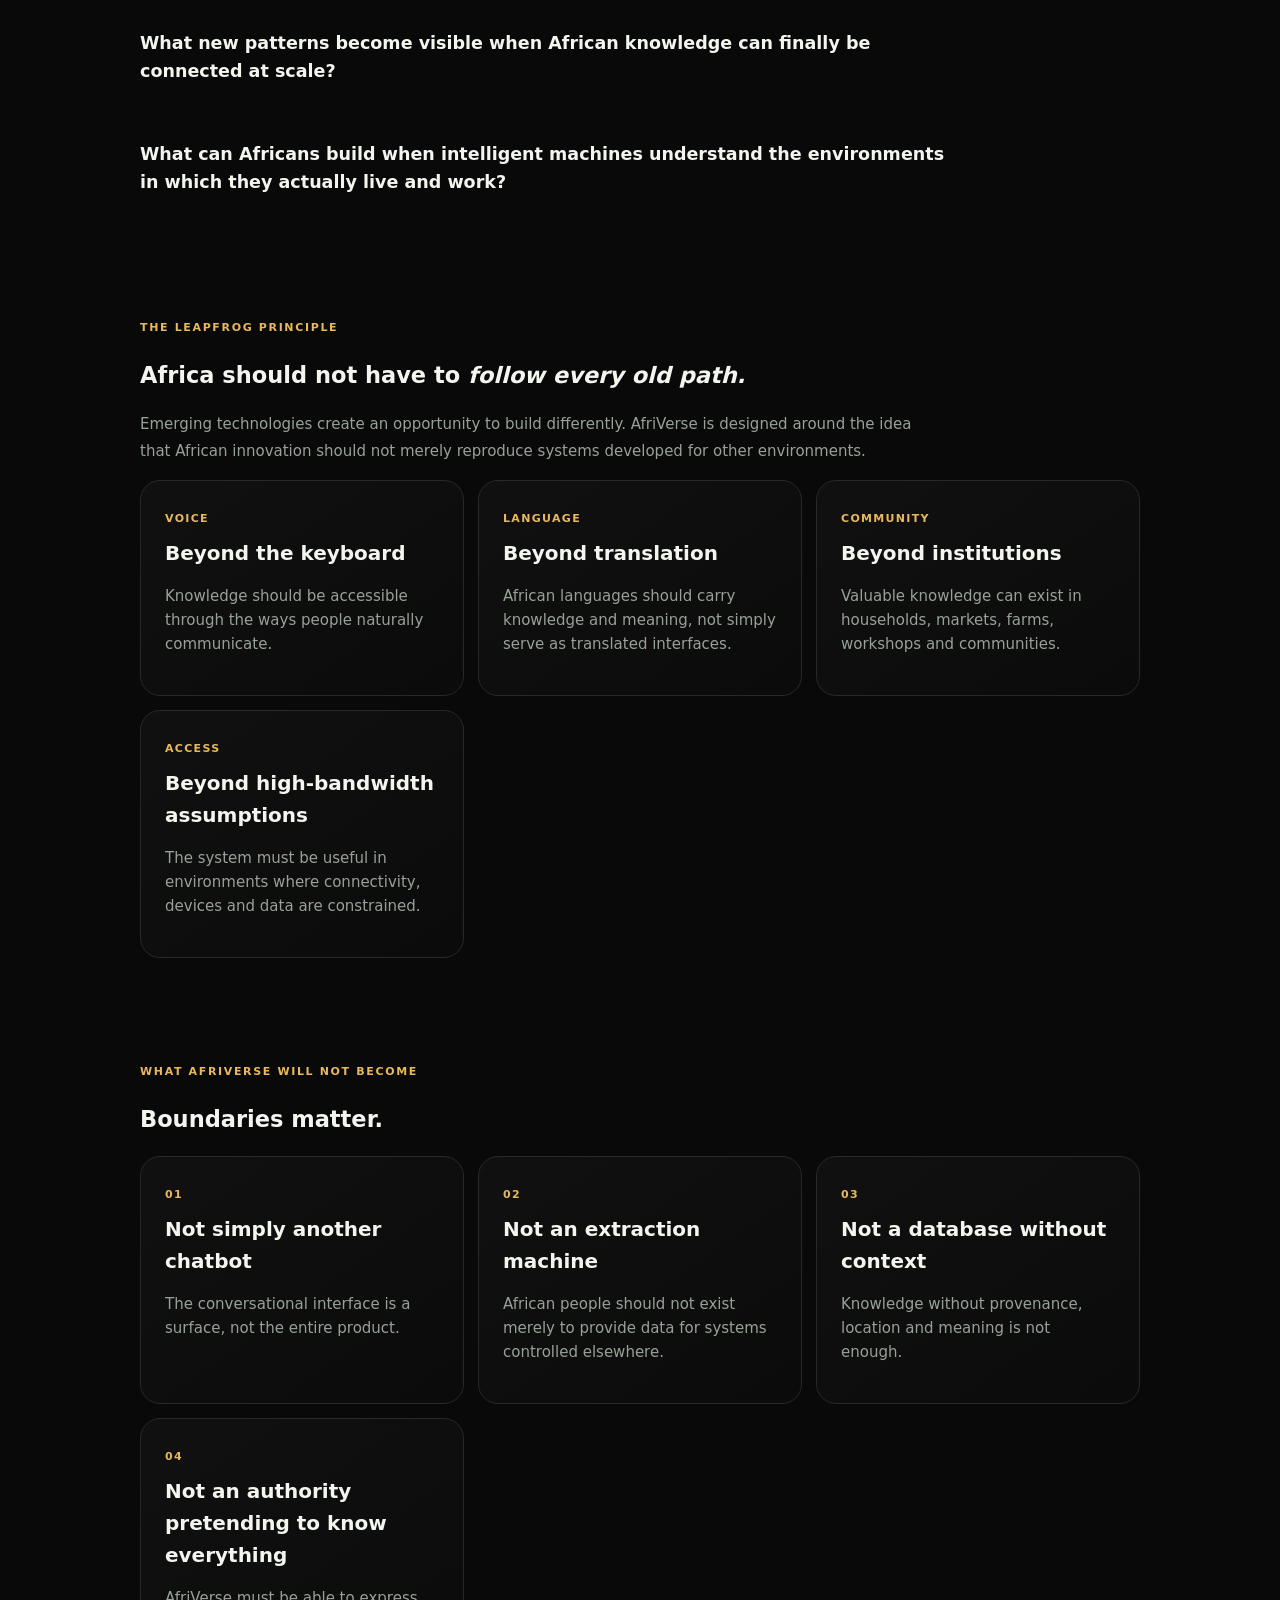
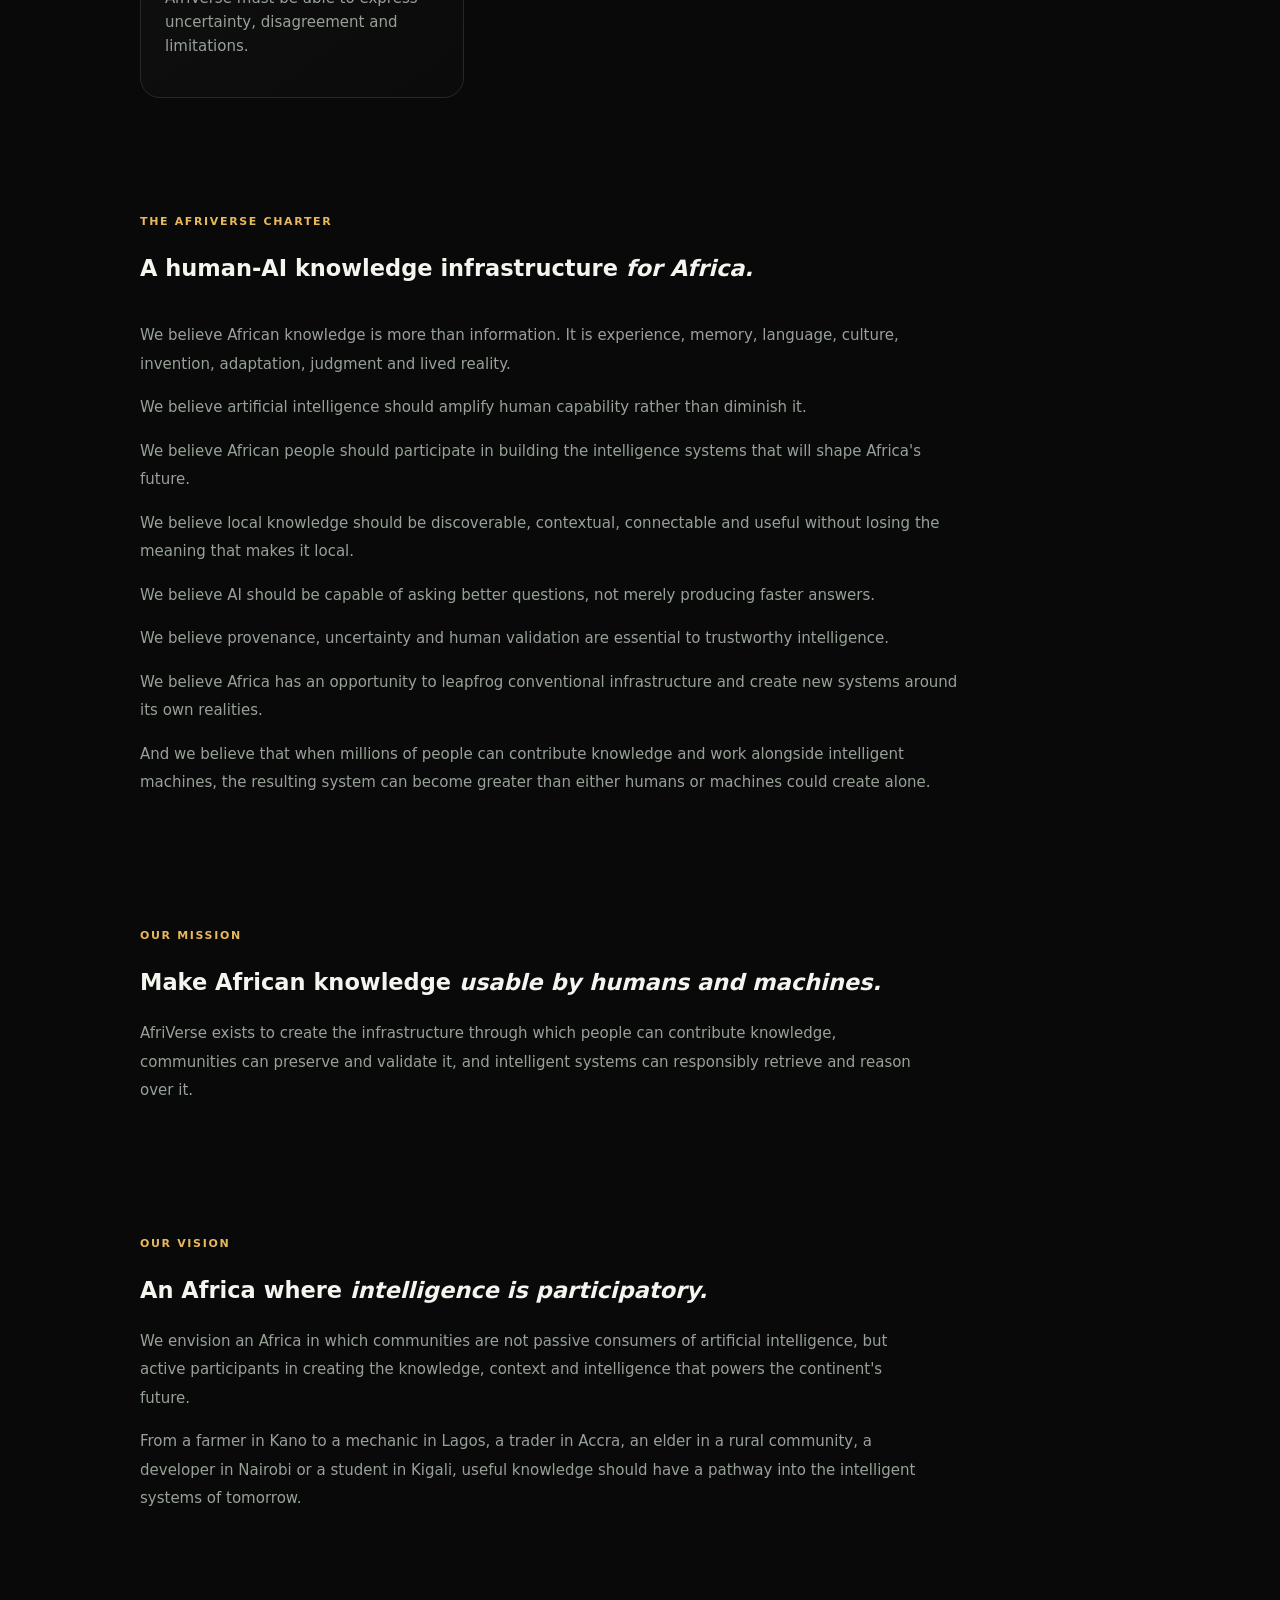
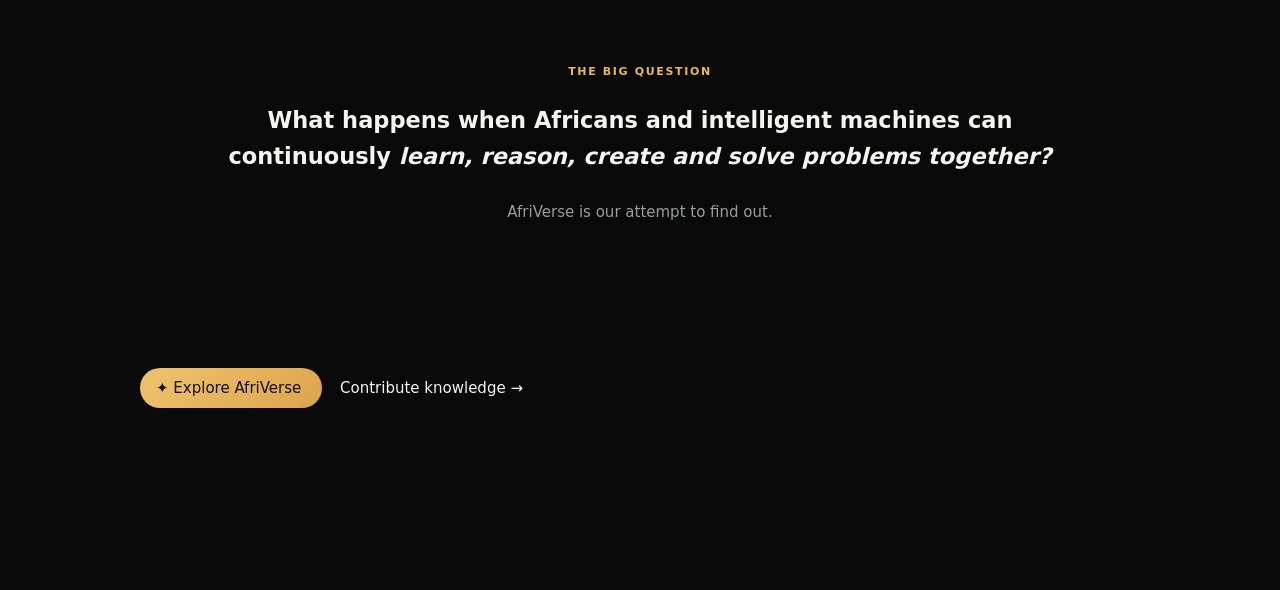
==== commit 53417816: "Update about.html" ====
--- a/about.html
+++ b/about.html
@@ -1 +1,1389 @@
-<!doctype html><html><head><meta charset="utf-8"><meta name="viewport" content="width=device-width,initial-scale=1"><title>About — AfriVerse</title><link rel="stylesheet" href="style.css"></head><body><main style="margin-left:0"><header><a href="index.html">←</a><b>AfriVerse</b><span class="avatar">AV</span></header><div class="app"><label>ABOUT</label><h1>About.</h1><p style="color:var(--muted)">This is a dedicated AfriVerse product surface rather than another section of the homepage.</p><div class="cards"><article><b>01</b><h3>Contextual intelligence</h3><p>Build around African language, geography, constraints and lived experience.</p></article><article><b>02</b><h3>Trust & provenance</h3><p>Keep validation status and source context attached to knowledge.</p></article><article><b>03</b><h3>Scale</h3><p>Connect the surface to the Knowledge Engine, APIs and AI agents as the platform grows.</p></article></div><section style="padding:55px 0;border:0"><a class="primary" href="app.html">Open the product →</a></section></div></main></body></html>
+
+<!doctype html>
+<html lang="en">
+
+<head>
+
+    <meta charset="utf-8">
+
+    <meta
+        name="viewport"
+        content="width=device-width, initial-scale=1"
+    >
+
+    <meta
+        name="description"
+        content="The AfriVerse Foundational Charter — the philosophy, principles and vision governing a human-AI knowledge infrastructure for Africa."
+    >
+
+    <title>
+        About — AfriVerse
+    </title>
+
+    <link
+        rel="stylesheet"
+        href="style.css"
+    >
+
+</head>
+
+
+<body>
+
+<main style="margin-left:0">
+
+    <!-- =========================================================
+         HEADER
+    ========================================================== -->
+
+    <header>
+
+        <a
+            href="index.html"
+            aria-label="Back to AfriVerse home"
+        >
+            ←
+        </a>
+
+        <b>
+            AfriVerse
+        </b>
+
+        <span class="avatar">
+            AV
+        </span>
+
+    </header>
+
+
+    <!-- =========================================================
+         ABOUT / HERO
+    ========================================================== -->
+
+    <div class="app">
+
+        <label>
+            AFRIVERSE FOUNDATIONAL CHARTER
+        </label>
+
+        <h1>
+            Building the
+            <em>knowledge infrastructure</em>
+            for an African AI future.
+        </h1>
+
+        <p
+            style="
+                color:var(--muted);
+                max-width:760px;
+                font-size:1.08rem;
+                line-height:1.8;
+            "
+        >
+            AfriVerse is a human-AI knowledge ecosystem designed to
+            help Africans contribute, preserve, validate, discover
+            and use the knowledge embedded in their languages,
+            communities, environments and lived experiences.
+        </p>
+
+        <p
+            style="
+                color:var(--muted);
+                max-width:760px;
+                line-height:1.8;
+            "
+        >
+            We believe the future of artificial intelligence in Africa
+            should not be built only by teaching machines about Africa.
+            It should be built by enabling African people and intelligent
+            machines to become more capable together.
+        </p>
+
+
+        <!-- =====================================================
+             CORE PROPOSITION
+        ====================================================== -->
+
+        <section style="padding:70px 0 30px; border:0">
+
+            <label>
+                THE PROPOSITION
+            </label>
+
+            <h2>
+                Africa should not only
+                <em>consume intelligence.</em>
+            </h2>
+
+            <p
+                style="
+                    color:var(--muted);
+                    max-width:760px;
+                    line-height:1.8;
+                "
+            >
+                Much of the world's digital intelligence has been
+                developed around datasets, languages, assumptions and
+                environments that do not fully represent African life.
+            </p>
+
+            <p
+                style="
+                    color:var(--muted);
+                    max-width:760px;
+                    line-height:1.8;
+                "
+            >
+                AfriVerse is an attempt to build another layer:
+                a living knowledge infrastructure in which African
+                people are participants in the creation, interpretation,
+                validation and application of machine intelligence.
+            </p>
+
+        </section>
+
+
+        <!-- =====================================================
+             ABOUT US
+        ====================================================== -->
+
+        <section style="padding:70px 0 30px; border:0">
+
+            <label>
+                ABOUT US
+            </label>
+
+            <h2>
+                What is AfriVerse?
+            </h2>
+
+            <p
+                style="
+                    color:var(--muted);
+                    max-width:780px;
+                    line-height:1.8;
+                "
+            >
+                AfriVerse is being built as a contextual knowledge
+                layer between people, knowledge and intelligent
+                applications.
+            </p>
+
+            <p
+                style="
+                    color:var(--muted);
+                    max-width:780px;
+                    line-height:1.8;
+                "
+            >
+                It is designed to capture knowledge that often lives
+                outside conventional datasets: practical experience,
+                local solutions, indigenous knowledge, languages,
+                cultural expressions, community practices, environmental
+                understanding and everyday problem-solving.
+            </p>
+
+            <p
+                style="
+                    color:var(--muted);
+                    max-width:780px;
+                    line-height:1.8;
+                "
+            >
+                That knowledge can then be structured, contextualized,
+                validated, connected and made useful to humans and
+                AI systems.
+            </p>
+
+            <p
+                style="
+                    color:var(--muted);
+                    max-width:780px;
+                    line-height:1.8;
+                "
+            >
+                Our ambition is not simply to create an African chatbot.
+                The ambition is to create infrastructure through which
+                African knowledge can participate in the next generation
+                of intelligent systems.
+            </p>
+
+        </section>
+
+
+        <!-- =====================================================
+             FOUNDATIONAL IDEA
+        ====================================================== -->
+
+        <section style="padding:70px 0 30px; border:0">
+
+            <label>
+                FOUNDATIONAL IDEA
+            </label>
+
+            <h2>
+                Human intelligence
+                <em>×</em>
+                machine intelligence
+            </h2>
+
+            <div class="cards">
+
+                <article>
+
+                    <b>
+                        HUMAN
+                    </b>
+
+                    <h3>
+                        Experience & judgment
+                    </h3>
+
+                    <p>
+                        People provide lived experience, goals,
+                        intuition, cultural meaning, values,
+                        creativity and judgment.
+                    </p>
+
+                </article>
+
+
+                <article>
+
+                    <b>
+                        MACHINE
+                    </b>
+
+                    <h3>
+                        Scale & computation
+                    </h3>
+
+                    <p>
+                        Machines provide memory, retrieval,
+                        organization, translation, synthesis,
+                        pattern recognition and computational scale.
+                    </p>
+
+                </article>
+
+
+                <article>
+
+                    <b>
+                        SYMBIOSIS
+                    </b>
+
+                    <h3>
+                        Greater capability together
+                    </h3>
+
+                    <p>
+                        AfriVerse brings the two together so that
+                        humans and machines can continuously improve
+                        one another's ability to understand and solve
+                        problems.
+                    </p>
+
+                </article>
+
+            </div>
+
+        </section>
+
+
+        <!-- =====================================================
+             PHILOSOPHY
+        ====================================================== -->
+
+        <section style="padding:70px 0 30px; border:0">
+
+            <label>
+                OUR PHILOSOPHY
+            </label>
+
+            <h2>
+                From human-computer symbiosis
+                to an African knowledge future.
+            </h2>
+
+            <p
+                style="
+                    color:var(--muted);
+                    max-width:800px;
+                    line-height:1.8;
+                "
+            >
+                AfriVerse is deeply influenced by the idea of
+                human-computer symbiosis articulated by J. C. R.
+                Licklider: computers should not simply replace
+                human thought, but participate in a partnership
+                that expands what humans can accomplish.
+            </p>
+
+            <p
+                style="
+                    color:var(--muted);
+                    max-width:800px;
+                    line-height:1.8;
+                "
+            >
+                We combine that human-machine philosophy with a
+                distinctly African development perspective:
+                Africa should use emerging technologies to leapfrog
+                limitations, build new capabilities and create systems
+                designed around African realities.
+            </p>
+
+            <div
+                style="
+                    margin-top:35px;
+                    padding:30px;
+                    border:1px solid rgba(255,255,255,.08);
+                    border-radius:18px;
+                "
+            >
+
+                <strong>
+                    Our central belief
+                </strong>
+
+                <p
+                    style="
+                        color:var(--muted);
+                        font-size:1.15rem;
+                        line-height:1.8;
+                        margin-bottom:0;
+                    "
+                >
+                    The question is not simply:
+                    <em>How can AI know Africa?</em>
+                    <br><br>
+                    The deeper question is:
+                    <strong>
+                        What happens when Africans and intelligent
+                        machines can continuously learn, reason,
+                        create and solve problems together?
+                    </strong>
+                </p>
+
+            </div>
+
+        </section>
+
+
+        <!-- =====================================================
+             GOVERNING PRINCIPLES
+        ====================================================== -->
+
+        <section style="padding:70px 0 30px; border:0">
+
+            <label>
+                GOVERNING PRINCIPLES
+            </label>
+
+            <h2>
+                The principles
+                <em>we build by.</em>
+            </h2>
+
+            <div class="cards">
+
+                <article>
+                    <b>01</b>
+                    <h3>Human agency</h3>
+                    <p>
+                        AI augments human intelligence. It does not
+                        replace human judgment, responsibility or agency.
+                    </p>
+                </article>
+
+                <article>
+                    <b>02</b>
+                    <h3>African context</h3>
+                    <p>
+                        Technology must be designed around African
+                        realities rather than forcing African realities
+                        into imported assumptions.
+                    </p>
+                </article>
+
+                <article>
+                    <b>03</b>
+                    <h3>Knowledge belongs in the community</h3>
+                    <p>
+                        People are contributors, interpreters and
+                        validators—not merely sources of training data.
+                    </p>
+                </article>
+
+                <article>
+                    <b>04</b>
+                    <h3>Machines amplify</h3>
+                    <p>
+                        AI should handle scale, memory, retrieval,
+                        synthesis and computation so humans can focus
+                        on judgment, creativity and meaning.
+                    </p>
+                </article>
+
+                <article>
+                    <b>05</b>
+                    <h3>Context matters</h3>
+                    <p>
+                        Knowledge without location, language, culture,
+                        environment and provenance can be misleading.
+                    </p>
+                </article>
+
+                <article>
+                    <b>06</b>
+                    <h3>Participation creates intelligence</h3>
+                    <p>
+                        The system becomes more useful as people
+                        contribute, question, correct and connect knowledge.
+                    </p>
+                </article>
+
+                <article>
+                    <b>07</b>
+                    <h3>Africa builds</h3>
+                    <p>
+                        African people and institutions should participate
+                        in creating the intelligence infrastructure that
+                        serves the continent.
+                    </p>
+                </article>
+
+                <article>
+                    <b>08</b>
+                    <h3>Leapfrog where possible</h3>
+                    <p>
+                        We should not reproduce outdated infrastructure
+                        when emerging technologies allow fundamentally
+                        better approaches.
+                    </p>
+                </article>
+
+                <article>
+                    <b>09</b>
+                    <h3>Local first, continental by design</h3>
+                    <p>
+                        Start with real communities and real problems
+                        while designing the architecture for continental scale.
+                    </p>
+                </article>
+
+                <article>
+                    <b>10</b>
+                    <h3>Accountable intelligence</h3>
+                    <p>
+                        Knowledge should have provenance, uncertainty,
+                        validation and the ability to be challenged.
+                    </p>
+                </article>
+
+                <article>
+                    <b>11</b>
+                    <h3>Multilingual by nature</h3>
+                    <p>
+                        African languages are not an afterthought.
+                        They are part of the knowledge system itself.
+                    </p>
+                </article>
+
+                <article>
+                    <b>12</b>
+                    <h3>Solve real problems</h3>
+                    <p>
+                        The measure of AfriVerse is not how much data
+                        it contains, but how much human capability it creates.
+                    </p>
+                </article>
+
+            </div>
+
+        </section>
+
+
+        <!-- =====================================================
+             THE AFRIVERSE KNOWLEDGE MODEL
+        ====================================================== -->
+
+        <section style="padding:70px 0 30px; border:0">
+
+            <label>
+                THE KNOWLEDGE MODEL
+            </label>
+
+            <h2>
+                Knowledge should
+                <em>compound.</em>
+            </h2>
+
+            <p
+                style="
+                    color:var(--muted);
+                    max-width:800px;
+                    line-height:1.8;
+                "
+            >
+                AfriVerse treats knowledge as something that can be
+                continuously contributed, structured, challenged,
+                validated, connected and improved.
+            </p>
+
+            <div class="cards">
+
+                <article>
+                    <b>01</b>
+                    <h3>Experience</h3>
+                    <p>
+                        Someone contributes something they have learned
+                        through life, work, community or observation.
+                    </p>
+                </article>
+
+                <article>
+                    <b>02</b>
+                    <h3>Context</h3>
+                    <p>
+                        Location, language, environment, domain and
+                        circumstances give the knowledge meaning.
+                    </p>
+                </article>
+
+                <article>
+                    <b>03</b>
+                    <h3>Structure</h3>
+                    <p>
+                        AI helps transform unstructured experience into
+                        useful, connected knowledge.
+                    </p>
+                </article>
+
+                <article>
+                    <b>04</b>
+                    <h3>Validation</h3>
+                    <p>
+                        People and trusted sources can confirm, challenge
+                        or qualify what has been contributed.
+                    </p>
+                </article>
+
+                <article>
+                    <b>05</b>
+                    <h3>Retrieval</h3>
+                    <p>
+                        Relevant contextual knowledge becomes available
+                        when someone needs it.
+                    </p>
+                </article>
+
+                <article>
+                    <b>06</b>
+                    <h3>Reasoning</h3>
+                    <p>
+                        AI can synthesize knowledge and help people
+                        understand possibilities and patterns.
+                    </p>
+                </article>
+
+                <article>
+                    <b>07</b>
+                    <h3>Human judgment</h3>
+                    <p>
+                        People remain responsible for interpreting,
+                        questioning and deciding what to do.
+                    </p>
+                </article>
+
+                <article>
+                    <b>08</b>
+                    <h3>New knowledge</h3>
+                    <p>
+                        New experiences and corrections return to the
+                        system, allowing knowledge to compound.
+                    </p>
+                </article>
+
+            </div>
+
+        </section>
+
+
+        <!-- =====================================================
+             HUMAN-AI FLYWHEEL
+        ====================================================== -->
+
+        <section style="padding:70px 0 30px; border:0">
+
+            <label>
+                THE HUMAN–AI KNOWLEDGE FLYWHEEL
+            </label>
+
+            <h2>
+                From participation
+                <em>to intelligence.</em>
+            </h2>
+
+            <div
+                style="
+                    margin-top:40px;
+                    display:grid;
+                    gap:18px;
+                    max-width:820px;
+                "
+            >
+
+                <div class="card">
+                    <strong>
+                        PEOPLE
+                    </strong>
+                    <p>
+                        Experience, knowledge, questions and problems.
+                    </p>
+                </div>
+
+                <div class="card">
+                    <strong>
+                        AFRIVERSE
+                    </strong>
+                    <p>
+                        Captures, structures, contextualizes and connects
+                        what people contribute.
+                    </p>
+                </div>
+
+                <div class="card">
+                    <strong>
+                        AI
+                    </strong>
+                    <p>
+                        Retrieves, reasons, translates, compares and
+                        discovers patterns.
+                    </p>
+                </div>
+
+                <div class="card">
+                    <strong>
+                        HUMAN JUDGMENT
+                    </strong>
+                    <p>
+                        People evaluate, challenge, correct and decide.
+                    </p>
+                </div>
+
+                <div class="card">
+                    <strong>
+                        NEW KNOWLEDGE
+                    </strong>
+                    <p>
+                        The resulting experience returns to the ecosystem.
+                    </p>
+                </div>
+
+            </div>
+
+        </section>
+
+
+        <!-- =====================================================
+             QUESTION GENERATION
+        ====================================================== -->
+
+        <section style="padding:70px 0 30px; border:0">
+
+            <label>
+                KNOWLEDGE ELICITATION
+            </label>
+
+            <h2>
+                Sometimes the most important
+                thing AI can do is
+                <em>ask the right question.</em>
+            </h2>
+
+            <p
+                style="
+                    color:var(--muted);
+                    max-width:800px;
+                    line-height:1.8;
+                "
+            >
+                Much of the knowledge AfriVerse seeks to capture is
+                tacit. People know how to do things without necessarily
+                having documented the process.
+            </p>
+
+            <p
+                style="
+                    color:var(--muted);
+                    max-width:800px;
+                    line-height:1.8;
+                "
+            >
+                AfriVerse therefore uses questions as a mechanism for
+                drawing out practical experience, cultural understanding,
+                local innovation and indigenous knowledge.
+            </p>
+
+            <div class="cards">
+
+                <article>
+                    <b>EXPERIENCE</b>
+                    <h3>
+                        What have you found works?
+                    </h3>
+                    <p>
+                        Questions that uncover practical lived experience.
+                    </p>
+                </article>
+
+                <article>
+                    <b>HOW-TO</b>
+                    <h3>
+                        How do people do this?
+                    </h3>
+                    <p>
+                        Questions that uncover procedures and techniques.
+                    </p>
+                </article>
+
+                <article>
+                    <b>LOCAL KNOWLEDGE</b>
+                    <h3>
+                        What do people here know?
+                    </h3>
+                    <p>
+                        Questions that surface knowledge specific to a
+                        place or community.
+                    </p>
+                </article>
+
+                <article>
+                    <b>CULTURE</b>
+                    <h3>
+                        What does this mean here?
+                    </h3>
+                    <p>
+                        Questions that capture language, customs,
+                        expressions and cultural context.
+                    </p>
+                </article>
+
+            </div>
+
+        </section>
+
+
+        <!-- =====================================================
+             FEATURE TEST
+        ====================================================== -->
+
+        <section style="padding:70px 0 30px; border:0">
+
+            <label>
+                THE FEATURE TEST
+            </label>
+
+            <h2>
+                Every feature must
+                <em>earn its place.</em>
+            </h2>
+
+            <p
+                style="
+                    color:var(--muted);
+                    max-width:800px;
+                    line-height:1.8;
+                "
+            >
+                Before building a feature, we ask whether it advances
+                the fundamental purpose of AfriVerse.
+            </p>
+
+            <div class="cards">
+
+                <article>
+                    <b>01</b>
+                    <h3>
+                        Does it increase human capability?
+                    </h3>
+                    <p>
+                        Does this feature help people understand,
+                        create, decide, learn or solve problems better?
+                    </p>
+                </article>
+
+                <article>
+                    <b>02</b>
+                    <h3>
+                        Is it genuinely contextual?
+                    </h3>
+                    <p>
+                        Does it understand the relevant location,
+                        language, culture, environment and circumstances?
+                    </p>
+                </article>
+
+                <article>
+                    <b>03</b>
+                    <h3>
+                        Does the human remain in the loop?
+                    </h3>
+                    <p>
+                        Can people question, correct, interpret or
+                        challenge the system?
+                    </p>
+                </article>
+
+                <article>
+                    <b>04</b>
+                    <h3>
+                        Does it create useful knowledge?
+                    </h3>
+                    <p>
+                        Does the interaction produce something that
+                        can improve future understanding?
+                    </p>
+                </article>
+
+                <article>
+                    <b>05</b>
+                    <h3>
+                        Can its knowledge be trusted?
+                    </h3>
+                    <p>
+                        Can users understand provenance, uncertainty,
+                        validation and limitations?
+                    </p>
+                </article>
+
+                <article>
+                    <b>06</b>
+                    <h3>
+                        Does it work for African realities?
+                    </h3>
+                    <p>
+                        Does it account for mobile access, bandwidth,
+                        language diversity, informal systems and local context?
+                    </p>
+                </article>
+
+                <article>
+                    <b>07</b>
+                    <h3>
+                        Does it enable participation?
+                    </h3>
+                    <p>
+                        Does it give people meaningful ways to contribute,
+                        validate, correct or enrich knowledge?
+                    </p>
+                </article>
+
+                <article>
+                    <b>08</b>
+                    <h3>
+                        Can it scale beyond one community?
+                    </h3>
+                    <p>
+                        Can the underlying architecture support broader
+                        African participation without losing context?
+                    </p>
+                </article>
+
+            </div>
+
+        </section>
+
+
+        <!-- =====================================================
+             CORE QUESTIONS
+        ====================================================== -->
+
+        <section style="padding:70px 0 30px; border:0">
+
+            <label>
+                THE QUESTIONS WE BUILD AGAINST
+            </label>
+
+            <h2>
+                The questions behind
+                <em>the product.</em>
+            </h2>
+
+            <div
+                style="
+                    max-width:820px;
+                    display:grid;
+                    gap:20px;
+                    margin-top:35px;
+                "
+            >
+
+                <div class="card">
+                    <h3>
+                        What happens when local knowledge becomes machine-readable?
+                    </h3>
+                </div>
+
+                <div class="card">
+                    <h3>
+                        What happens when AI can understand context rather than
+                        merely keywords?
+                    </h3>
+                </div>
+
+                <div class="card">
+                    <h3>
+                        What happens when people can teach AI about their world?
+                    </h3>
+                </div>
+
+                <div class="card">
+                    <h3>
+                        What happens when AI can help people articulate knowledge
+                        they already possess?
+                    </h3>
+                </div>
+
+                <div class="card">
+                    <h3>
+                        What happens when knowledge can move across African
+                        languages without losing its meaning?
+                    </h3>
+                </div>
+
+                <div class="card">
+                    <h3>
+                        What happens when millions of local experiences become
+                        connected?
+                    </h3>
+                </div>
+
+                <div class="card">
+                    <h3>
+                        What new patterns become visible when African knowledge
+                        can finally be connected at scale?
+                    </h3>
+                </div>
+
+                <div class="card">
+                    <h3>
+                        What can Africans build when intelligent machines understand
+                        the environments in which they actually live and work?
+                    </h3>
+                </div>
+
+            </div>
+
+        </section>
+
+
+        <!-- =====================================================
+             AFRICAN DEVELOPMENT / LEAPFROG
+        ====================================================== -->
+
+        <section style="padding:70px 0 30px; border:0">
+
+            <label>
+                THE LEAPFROG PRINCIPLE
+            </label>
+
+            <h2>
+                Africa should not have to
+                <em>follow every old path.</em>
+            </h2>
+
+            <p
+                style="
+                    color:var(--muted);
+                    max-width:800px;
+                    line-height:1.8;
+                "
+            >
+                Emerging technologies create an opportunity to build
+                differently. AfriVerse is designed around the idea that
+                African innovation should not merely reproduce systems
+                developed for other environments.
+            </p>
+
+            <div class="cards">
+
+                <article>
+                    <b>VOICE</b>
+                    <h3>
+                        Beyond the keyboard
+                    </h3>
+                    <p>
+                        Knowledge should be accessible through the ways
+                        people naturally communicate.
+                    </p>
+                </article>
+
+                <article>
+                    <b>LANGUAGE</b>
+                    <h3>
+                        Beyond translation
+                    </h3>
+                    <p>
+                        African languages should carry knowledge and meaning,
+                        not simply serve as translated interfaces.
+                    </p>
+                </article>
+
+                <article>
+                    <b>COMMUNITY</b>
+                    <h3>
+                        Beyond institutions
+                    </h3>
+                    <p>
+                        Valuable knowledge can exist in households,
+                        markets, farms, workshops and communities.
+                    </p>
+                </article>
+
+                <article>
+                    <b>ACCESS</b>
+                    <h3>
+                        Beyond high-bandwidth assumptions
+                    </h3>
+                    <p>
+                        The system must be useful in environments where
+                        connectivity, devices and data are constrained.
+                    </p>
+                </article>
+
+            </div>
+
+        </section>
+
+
+        <!-- =====================================================
+             WHAT AFRIVERSE IS NOT
+        ====================================================== -->
+
+        <section style="padding:70px 0 30px; border:0">
+
+            <label>
+                WHAT AFRIVERSE WILL NOT BECOME
+            </label>
+
+            <h2>
+                Boundaries matter.
+            </h2>
+
+            <div class="cards">
+
+                <article>
+                    <b>01</b>
+                    <h3>
+                        Not simply another chatbot
+                    </h3>
+                    <p>
+                        The conversational interface is a surface,
+                        not the entire product.
+                    </p>
+                </article>
+
+                <article>
+                    <b>02</b>
+                    <h3>
+                        Not an extraction machine
+                    </h3>
+                    <p>
+                        African people should not exist merely to provide
+                        data for systems controlled elsewhere.
+                    </p>
+                </article>
+
+                <article>
+                    <b>03</b>
+                    <h3>
+                        Not a database without context
+                    </h3>
+                    <p>
+                        Knowledge without provenance, location and meaning
+                        is not enough.
+                    </p>
+                </article>
+
+                <article>
+                    <b>04</b>
+                    <h3>
+                        Not an authority pretending to know everything
+                    </h3>
+                    <p>
+                        AfriVerse must be able to express uncertainty,
+                        disagreement and limitations.
+                    </p>
+                </article>
+
+            </div>
+
+        </section>
+
+
+        <!-- =====================================================
+             THE CHARTER
+        ====================================================== -->
+
+        <section style="padding:80px 0 30px; border:0">
+
+            <label>
+                THE AFRIVERSE CHARTER
+            </label>
+
+            <h2>
+                A human-AI knowledge infrastructure
+                <em>for Africa.</em>
+            </h2>
+
+            <div
+                style="
+                    max-width:820px;
+                    margin-top:35px;
+                "
+            >
+
+                <p
+                    style="
+                        color:var(--muted);
+                        line-height:1.9;
+                    "
+                >
+                    We believe African knowledge is more than information.
+                    It is experience, memory, language, culture, invention,
+                    adaptation, judgment and lived reality.
+                </p>
+
+                <p
+                    style="
+                        color:var(--muted);
+                        line-height:1.9;
+                    "
+                >
+                    We believe artificial intelligence should amplify
+                    human capability rather than diminish it.
+                </p>
+
+                <p
+                    style="
+                        color:var(--muted);
+                        line-height:1.9;
+                    "
+                >
+                    We believe African people should participate in
+                    building the intelligence systems that will shape
+                    Africa's future.
+                </p>
+
+                <p
+                    style="
+                        color:var(--muted);
+                        line-height:1.9;
+                    "
+                >
+                    We believe local knowledge should be discoverable,
+                    contextual, connectable and useful without losing
+                    the meaning that makes it local.
+                </p>
+
+                <p
+                    style="
+                        color:var(--muted);
+                        line-height:1.9;
+                    "
+                >
+                    We believe AI should be capable of asking better
+                    questions, not merely producing faster answers.
+                </p>
+
+                <p
+                    style="
+                        color:var(--muted);
+                        line-height:1.9;
+                    "
+                >
+                    We believe provenance, uncertainty and human
+                    validation are essential to trustworthy intelligence.
+                </p>
+
+                <p
+                    style="
+                        color:var(--muted);
+                        line-height:1.9;
+                    "
+                >
+                    We believe Africa has an opportunity to leapfrog
+                    conventional infrastructure and create new systems
+                    around its own realities.
+                </p>
+
+                <p
+                    style="
+                        color:var(--muted);
+                        line-height:1.9;
+                    "
+                >
+                    And we believe that when millions of people can
+                    contribute knowledge and work alongside intelligent
+                    machines, the resulting system can become greater
+                    than either humans or machines could create alone.
+                </p>
+
+            </div>
+
+        </section>
+
+
+        <!-- =====================================================
+             MISSION
+        ====================================================== -->
+
+        <section style="padding:80px 0 30px; border:0">
+
+            <label>
+                OUR MISSION
+            </label>
+
+            <h2>
+                Make African knowledge
+                <em>usable by humans and machines.</em>
+            </h2>
+
+            <p
+                style="
+                    color:var(--muted);
+                    max-width:780px;
+                    line-height:1.9;
+                "
+            >
+                AfriVerse exists to create the infrastructure through
+                which people can contribute knowledge, communities can
+                preserve and validate it, and intelligent systems can
+                responsibly retrieve and reason over it.
+            </p>
+
+        </section>
+
+
+        <!-- =====================================================
+             VISION
+        ====================================================== -->
+
+        <section style="padding:80px 0 30px; border:0">
+
+            <label>
+                OUR VISION
+            </label>
+
+            <h2>
+                An Africa where
+                <em>intelligence is participatory.</em>
+            </h2>
+
+            <p
+                style="
+                    color:var(--muted);
+                    max-width:780px;
+                    line-height:1.9;
+                "
+            >
+                We envision an Africa in which communities are not
+                passive consumers of artificial intelligence, but active
+                participants in creating the knowledge, context and
+                intelligence that powers the continent's future.
+            </p>
+
+            <p
+                style="
+                    color:var(--muted);
+                    max-width:780px;
+                    line-height:1.9;
+                "
+            >
+                From a farmer in Kano to a mechanic in Lagos, a trader
+                in Accra, an elder in a rural community, a developer in
+                Nairobi or a student in Kigali, useful knowledge should
+                have a pathway into the intelligent systems of tomorrow.
+            </p>
+
+        </section>
+
+
+        <!-- =====================================================
+             THE BIG QUESTION
+        ====================================================== -->
+
+        <section
+            style="
+                padding:100px 0 70px;
+                border:0;
+                text-align:center;
+            "
+        >
+
+            <label>
+                THE BIG QUESTION
+            </label>
+
+            <h2
+                style="
+                    max-width:850px;
+                    margin:20px auto;
+                "
+            >
+                What happens when Africans and intelligent machines
+                can continuously
+                <em>learn, reason, create and solve problems together?</em>
+            </h2>
+
+            <p
+                style="
+                    color:var(--muted);
+                    max-width:700px;
+                    margin:25px auto;
+                    line-height:1.8;
+                "
+            >
+                AfriVerse is our attempt to find out.
+            </p>
+
+        </section>
+
+
+        <!-- =====================================================
+             PRODUCT CTA
+        ====================================================== -->
+
+        <section
+            style="
+                padding:55px 0 90px;
+                border:0;
+            "
+        >
+
+            <a
+                class="primary"
+                href="app.html"
+            >
+                ✦ Explore AfriVerse
+            </a>
+
+            <a
+                href="questions.html"
+                style="margin-left:18px"
+            >
+                Contribute knowledge →
+            </a>
+
+        </section>
+
+    </div>
+
+</main>
+
+</body>
+
+</html>
--- a/style.css
+++ b/style.css
@@ -1,5343 +1,3572 @@
+
+  
+:root{--bg:#080908;--panel:#111411;--line:#252a25;--text:#f3f5ef;--muted:#98a198;--gold:#e9b85c;--green:#8cf0bd;--violet:#c994ff}*{box-sizing:border-box}html{scroll-behavior:smooth}body{margin:0;background:radial-gradient(circle at 75% 0,rgba(233,184,92,.12),transparent 30%),var(--bg);color:var(--text);font:15px/1.6 Inter,system-ui,sans-serif}a{color:inherit;text-decoration:none}button,input,textarea,select{font:inherit}.side{position:fixed;width:250px;inset:0 auto 0 0;border-right:1px solid var(--line);padding:20px 14px;background:#090b09f2;z-index:20}.brand{display:flex;align-items:center;gap:12px;font-weight:900;letter-spacing:.14em;padding:8px;margin-bottom:28px}.brand i{width:28px;height:28px;border:1px solid var(--gold);transform:rotate(30deg);box-shadow:0 0 30px #e9b85c22}.side small{display:block;color:#687067;font-size:10px;letter-spacing:.16em;margin:20px 10px 7px}.side nav a{display:block;padding:10px 12px;border-radius:11px;color:#b7bfb6;margin:2px 0}.side nav a:hover{background:#ffffff0b;color:#fff}main{margin-left:250px}header{height:68px;position:sticky;top:0;z-index:15;display:flex;align-items:center;gap:12px;padding:0 24px;background:#080908d9;border-bottom:1px solid var(--line);backdrop-filter:blur(16px)}header b{display:none}.search{margin:auto;display:flex;gap:8px;align-items:center;border:1px solid var(--line);border-radius:999px;padding:8px 14px;max-width:450px;width:100%;background:#101310}.search input{background:none;border:0;outline:0;color:#fff;width:100%}header button{background:#101310;color:#fff;border:1px solid var(--line);border-radius:10px;padding:8px 10px}#menu{display:none}.avatar{width:34px;height:34px;border-radius:50%;display:grid;place-items:center;background:linear-gradient(135deg,var(--gold),var(--green));color:#111;font-weight:900;font-size:11px}.hero,section{max-width:1250px;margin:auto;padding:90px 34px;border-bottom:1px solid var(--line)}.hero{min-height:650px;display:grid;grid-template-columns:1.2fr .8fr;align-items:center;gap:40px}.hero label,.head label{font-size:11px;letter-spacing:.16em;color:var(--gold);font-weight:800}.hero h1{font-size:clamp(54px,7vw,102px);line-height:.93;letter-spacing:-.06em;margin:18px 0}.hero em,.head em{font-style:normal;background:linear-gradient(110deg,#fff,var(--gold),var(--green));color:transparent;background-clip:text}.hero p{font-size:18px;color:#aeb6ad;max-width:720px}.actions{display:flex;gap:9px;flex-wrap:wrap;margin-top:26px}.actions a,.primary{padding:11px 16px;border:1px solid #303630;border-radius:999px}.primary{background:linear-gradient(135deg,#f0c36e,#dca44b);color:#111;border:0}.orb{width:340px;height:340px;border:1px solid #e9b85c66;border-radius:50%;margin:auto;display:grid;place-items:center;box-shadow:0 0 100px #e9b85c18;animation:spin 24s linear infinite}.core{width:150px;height:150px;border:1px solid var(--gold);transform:rotate(30deg);box-shadow:0 0 50px #e9b85c33}.head{display:flex;justify-content:space-between;gap:30px;align-items:end;margin-bottom:28px}.head h2{font-size:clamp(34px,4.5vw,62px);line-height:.98;letter-spacing:-.05em;margin:8px 0}.head h2 span{color:#7d857d}.head p{max-width:560px;color:var(--muted)}.grid{display:grid;gap:14px}.three{grid-template-columns:repeat(3,1fr)}article,.tile{border:1px solid var(--line);background:linear-gradient(145deg,#ffffff08,#ffffff02);border-radius:20px;padding:24px;min-height:170px}article b,.tile b{font-size:11px;color:var(--gold);letter-spacing:.12em}article h3,.tile h3{font-size:20px;margin:8px 0}article p,.tile p{color:var(--muted)}.bottom{display:none}@keyframes spin{to{transform:rotate(360deg)}}  
+.app{max-width:1050px;margin:auto;padding:45px 25px 100px}.app h1{font-size:48px;letter-spacing:-.04em;margin:5px 0}.app label{color:var(--gold);font-size:11px;letter-spacing:.15em;font-weight:800}.command{display:grid;grid-template-columns:1fr auto;border:1px solid #343a34;background:#101310;border-radius:18px;padding:10px;margin:25px 0}.command textarea{min-height:80px;background:none;border:0;outline:0;color:#fff;resize:none;padding:8px}.command button{align-self:end}.chat{display:grid;gap:15px}.msg{display:flex;gap:10px}.bubble{max-width:750px;border:1px solid var(--line);background:#111511;border-radius:18px;padding:14px 16px}.user{justify-content:flex-end}.user .bubble{background:#1b211c}.cards{display:grid;grid-template-columns:repeat(3,1fr);gap:14px}.tag{display:inline-block;border:1px solid #ffffff1a;border-radius:999px;padding:5px 8px;font-size:10px;color:var(--green)}.table{width:100%;border-collapse:collapse;margin-top:25px}.table th,.table td{text-align:left;padding:13px;border-bottom:1px solid var(--line)}.table th{font-size:10px;color:#7f887f;text-transform:uppercase}.modal{position:fixed;inset:0;background:#000b;display:none;place-items:center;z-index:100;padding:20px}.modal.show{display:grid}.dialog{max-width:600px;width:100%;background:#111411;border:1px solid #343934;border-radius:22px;padding:24px}.field{margin:14px 0}.field label{display:block;color:var(--muted);font-size:12px}.field input,.field textarea,.field select{width:100%;background:#090b09;color:#fff;border:1px solid var(--line);border-radius:11px;padding:11px}.field textarea{min-height:120px}  
+@media(max-width:900px){.side{display:none}.side.open{display:block;width:275px;box-shadow:0 0 100px #000}.side.open~main{filter:blur(0)}main{margin-left:0}header b{display:block}#menu{display:block}.search{display:none}.hero{grid-template-columns:1fr;padding:65px 20px 45px}.hero h1{font-size:58px}.orb{width:260px;height:260px}.core{width:110px;height:110px}.hero,section{padding-left:20px;padding-right:20px}.head{display:block}.three,.cards{grid-template-columns:1fr}.bottom{display:flex;position:fixed;bottom:0;left:0;right:0;height:66px;background:#090b09f4;border-top:1px solid var(--line);z-index:30;justify-content:space-around}.bottom a{display:grid;place-items:center;align-content:center;font-size:18px}.bottom small{font-size:9px;color:var(--muted)}.app{padding:25px 16px 90px}.app h1{font-size:36px}}  
+  
+/* =========================================================  
+   AFRIVERSE HERO  
+========================================================= */  
+  
+.hero {  
+    position: relative;  
+  
+    min-height: 680px;  
+  
+    width: 100%;  
+  
+    display: flex;  
+    align-items: center;  
+  
+    overflow: hidden;  
+  
+    background:  
+        #020303;  
+  
+    isolation: isolate;  
+}  
+  
+  
+/* =========================================================  
+   HERO BACKGROUND  
+========================================================= */  
+  
+.hero-background {  
+  
+    position: absolute;  
+  
+    inset: 0;  
+  
+    z-index: -3;  
+  
+    background-image:  
+        url("assets/afriverse-hero.jpg");  
+  
+    background-size: cover;  
+  
+    background-position:  
+        center center;  
+  
+    background-repeat: no-repeat;  
+  
+}  
+  
+  
+  
+/* =========================================================  
+   HERO CONTENT  
+========================================================= */  
+  
+.hero-content {  
+  
+    position: relative;  
+  
+    z-index: 2;  
+  
+    width: min(  
+        100%,  
+        760px  
+    );  
+  
+    padding:  
+  
+        110px  
+  
+        0  
+  
+        110px  
+  
+        clamp(  
+            28px,  
+            6vw,  
+            72px  
+        );  
+  
+}  
+  
+  
+/* =========================================================  
+   EYEBROW  
+========================================================= */  
+  
+.hero-eyebrow {  
+  
+    display: block;  
+  
+    margin-bottom: 20px;  
+  
+    color: #d9a72f;  
+  
+    font-size: 11px;  
+  
+    font-weight: 700;  
+  
+    letter-spacing: 0.14em;  
+  
+    text-transform: uppercase;  
+}  
+  
+  
+/* =========================================================  
+   HERO HEADING  
+========================================================= */  
+  
+.hero h1 {  
+  
+    max-width: 650px;  
+  
+    margin: 0;  
+  
+    color: #ffffff;  
+  
+    font-size: clamp(  
+        46px,  
+        5.2vw,  
+        76px  
+    );  
+  
+    line-height: 0.98;  
+  
+    letter-spacing: -0.045em;  
+  
+    font-weight: 700;  
+}  
+  
+  
+.hero h1 em {  
+  
+    display: block;  
+  
+    margin-top: 8px;  
+  
+    color: #dca83c;  
+  
+    font-style: normal;  
+  
+}  
+  
+  
+/* =========================================================  
+   HERO DESCRIPTION  
+========================================================= */  
+  
+.hero-content > p {  
+  
+    max-width: 610px;  
+  
+    margin:  
+  
+        28px  
+  
+        0  
+  
+        30px;  
+  
+    color: rgba(  
+        255,  
+        255,  
+        255,  
+        0.72  
+    );  
+  
+    font-size: 15px;  
+  
+    line-height: 1.75;  
+}  
+  
+  
+/* =========================================================  
+/* =========================================================  
+   HERO  
+========================================================== */  
+  
+.hero {  
+    position: relative;  
+    width: 100%;  
+    min-height: 760px;  
+  
+    display: flex;  
+    align-items: center;  
+  
+    background: #f5f3ed;  
+  
+    overflow: hidden;  
+}  
+  
+  
+.hero-content {  
+    width: min(1400px, 92%);  
+    margin: 0 auto;  
+  
+    display: grid;  
+    grid-template-columns: 1fr 1fr;  
+    align-items: center;  
+  
+    gap: 80px;  
+}  
+  
+  
+/* =========================================================  
+   HERO COPY  
+========================================================== */  
+  
+.hero-copy {  
+    max-width: 680px;  
+}  
+  
+  
+.hero-eyebrow {  
+    display: inline-block;  
+  
+    margin-bottom: 28px;  
+  
+    font-size: 12px;  
+    font-weight: 700;  
+  
+    letter-spacing: 0.16em;  
+    text-transform: uppercase;  
+  
+    color: #0b3b28;  
+}  
+  
+  
+.hero h1 {  
+    margin: 0;  
+  
+    font-size: clamp(52px, 6vw, 88px);  
+    line-height: 0.98;  
+  
+    letter-spacing: -0.045em;  
+  
+    color: #111;  
+}  
+  
+  
+.hero h1 em {  
+    display: block;  
+  
+    margin-top: 8px;  
+  
+    font-family: Georgia, serif;  
+    font-weight: 400;  
+    font-style: italic;  
+  
+    color: #0b3b28;  
+}  
+  
+  
+.hero p {  
+    max-width: 610px;  
+  
+    margin: 32px 0 0;  
+  
+    font-size: 18px;  
+    line-height: 1.7;  
+  
+    color: #555;  
+}  
+  
+  
+/* =========================================================  
+   ACTIONS  
+========================================================== */  
+  
+.actions {  
+    display: flex;  
+    flex-wrap: wrap;  
+    align-items: center;  
+  
+    gap: 22px;  
+  
+    margin-top: 38px;  
+}  
+  
+  
+.actions a {  
+    color: #0b3b28;  
+  
+    font-size: 15px;  
+    font-weight: 600;  
+  
+    text-decoration: none;  
+}  
+  
+  
+.actions a.primary {  
+    display: inline-flex;  
+    align-items: center;  
+  
+    padding: 15px 22px;  
+  
+    background: #0b3b28;  
+    color: #fff;  
+  
+    border-radius: 4px;  
+  
+    transition: all 0.25s ease;  
+}  
+  
+  
+.actions a.primary:hover {  
+    background: #14563c;  
+    transform: translateY(-2px);  
+}  
+  
+  
+/* =========================================================  
+   HERO META  
+========================================================== */  
+  
+.hero-meta {  
+    display: flex;  
+    align-items: center;  
+    gap: 10px;  
+  
+    margin-top: 48px;  
+  
+    font-size: 13px;  
+    letter-spacing: 0.02em;  
+  
+    color: #777;  
+}  
+  
+  
+.hero-meta span {  
+    color: #0b3b28;  
+}  
+  
+  
+/* =========================================================  
+   HERO IMAGE  
+========================================================== */  
+  
+.hero-visual {  
+    width: 100%;  
+    height: 620px;  
+  
+    position: relative;  
+}  
+  
+  
+.hero-image {  
+    width: 100%;  
+    height: 100%;  
+  
+    display: block;  
+  
+    object-fit: cover;  
+  
+    border-radius: 8px;  
+}  
+  
+  
+/* =========================================================  
+   MOBILE  
+========================================================== */  
+  
+@media (max-width: 900px) {  
+  
+    .hero {  
+        min-height: auto;  
+  
+        padding: 100px 0 70px;  
+    }  
+  
+  
+    .hero-content {  
+        grid-template-columns: 1fr;  
+  
+        gap: 55px;  
+    }  
+  
+  
+    .hero-copy {  
+        max-width: 100%;  
+    }  
+  
+  
+    .hero h1 {  
+        font-size: clamp(48px, 12vw, 72px);  
+    }  
+  
+  
+    .hero-visual {  
+        height: 480px;  
+    }  
+  
+}  
+  
+  
+@media (max-width: 600px) {  
+  
+    .hero {  
+        padding: 80px 0 55px;  
+    }  
+  
+  
+    .hero-content {  
+        width: 88%;  
+    }  
+  
+  
+    .hero-eyebrow {  
+        font-size: 10px;  
+  
+        letter-spacing: 0.13em;  
+  
+        margin-bottom: 22px;  
+    }  
+  
+  
+    .hero h1 {  
+        font-size: 48px;  
+    }  
+  
+  
+    .hero p {  
+        font-size: 16px;  
+  
+        line-height: 1.65;  
+  
+        margin-top: 26px;  
+    }  
+  
+  
+    .actions {  
+        align-items: flex-start;  
+  
+        flex-direction: column;  
+  
+        gap: 18px;  
+  
+        margin-top: 30px;  
+    }  
+  
+  
+    .hero-meta {  
+        margin-top: 35px;  
+    }  
+  
+  
+    .hero-visual {  
+        height: 380px;  
+    }  
+  
+}  
+/* Main CTA */  
+  
+.hero .actions a {  
+  
+    display: inline-flex;  
+  
+    align-items: center;  
+  
+    justify-content: center;  
+  
+    min-height: 48px;  
+  
+    padding:  
+  
+        0  
+  
+        20px;  
+  
+    border:  
+  
+        1px solid  
+  
+        rgba(  
+            218,  
+            167,  
+            47,  
+            0.65  
+        );  
+  
+    border-radius: 6px;  
+  
+    color: #e7b443;  
+  
+    text-decoration: none;  
+  
+    font-size: 12px;  
+  
+    font-weight: 700;  
+  
+    letter-spacing: 0.02em;  
+  
+    transition:  
+  
+        background 0.25s ease,  
+  
+        color 0.25s ease,  
+  
+        border-color 0.25s ease,  
+  
+        transform 0.25s ease;  
+}  
+  
+  
+.hero .actions a:hover {  
+  
+    transform: translateY(-2px);  
+  
+    border-color: #e3b34b;  
+  
+    background:  
+        rgba(  
+            218,  
+            167,  
+            47,  
+            0.08  
+        );  
+  
+}  
+  
+  
+/* Primary CTA */  
+  
+.hero .actions a.primary {  
+  
+    color: #090909;  
+  
+    background:  
+        linear-gradient(  
+            135deg,  
+            #e8b548,  
+            #c9901e  
+        );  
+  
+    border-color: #d9a72f;  
+  
+    box-shadow:  
+  
+        0 8px 30px  
+        rgba(  
+            205,  
+            151,  
+            42,  
+            0.18  
+        );  
+}  
+  
+  
+.hero .actions a.primary:hover {  
+  
+    color: #050505;  
+  
+    background:  
+        linear-gradient(  
+            135deg,  
+            #f1c25d,  
+            #d9a12e  
+        );  
+  
+}  
+  
+  
+/* =========================================================  
+   HERO META  
+========================================================= */  
+  
+.hero-meta {  
+  
+    display: flex;  
+  
+    align-items: center;  
+  
+    gap: 9px;  
+  
+    margin-top: 26px;  
+  
+    color:  
+        rgba(  
+            224,  
+            190,  
+            101,  
+            0.75  
+        );  
+  
+    font-size: 11px;  
+  
+    letter-spacing: 0.02em;  
+}  
+  
+  
+.hero-meta span {  
+  
+    color: #dca83c;  
+  
+    font-size: 10px;  
+}  
+  
+  
+.hero::after {  
+  
+    content: "";  
+  
+    position: absolute;  
+  
+    width: 500px;  
+  
+    height: 500px;  
+  
+    right: 8%;  
+  
+    top: 18%;  
+  
+    border-radius: 50%;  
+  
+    background:  
+        radial-gradient(  
+            circle,  
+            rgba(  
+                214,  
+                157,  
+                42,  
+                0.10  
+            ) 0%,  
+            rgba(  
+                214,  
+                157,  
+                42,  
+                0.04  
+            ) 35%,  
+            transparent 70%  
+        );  
+  
+    filter: blur(35px);  
+  
+    pointer-events: none;  
+  
+    z-index: -1;  
+  
+}  
+  
+  
+/* =========================================================  
+   AFRIVERSE — CINEMATIC HERO  
+========================================================= */  
+  
+.hero {  
+  
+    position: relative;  
+  
+    width: 100%;  
+  
+    min-height: 680px;  
+  
+    display: flex;  
+  
+    align-items: center;  
+  
+    overflow: hidden;  
+  
+    isolation: isolate;  
+  
+    background: #020303;  
+  
+}  
+  
+  
+/* =========================================================  
+   HERO BACKGROUND  
+========================================================= */  
+  
+.hero-background {  
+  
+    position: absolute;  
+  
+    inset: -2%;  
+  
+    z-index: -5;  
+  
+    background-image:  
+        url("assets/afriverse-hero.jpg");  
+  
+    background-repeat: no-repeat;  
+  
+    background-size: cover;  
+  
+    background-position:  
+        center center;  
+  
+    transform:  
+        translate3d(  
+            var(--hero-x, 0px),  
+            var(--hero-y, 0px),  
+            0  
+        )  
+        scale(1.015);  
+  
+    transition:  
+        transform 1.2s  
+        cubic-bezier(  
+            0.2,  
+            0.7,  
+            0.2,  
+            1  
+        );  
+  
+}  
+  
+  
+/* =========================================================  
+   DARK CINEMATIC OVERLAY  
+========================================================= */  
+  
+.hero-overlay {  
+  
+    position: absolute;  
+  
+    inset: 0;  
+  
+    z-index: -4;  
+  
+    pointer-events: none;  
+  
+    background:  
+  
+        linear-gradient(  
+            90deg,  
+            rgba(0, 0, 0, 0.98) 0%,  
+            rgba(0, 0, 0, 0.94) 16%,  
+            rgba(0, 0, 0, 0.78) 30%,  
+            rgba(0, 0, 0, 0.40) 47%,  
+            rgba(0, 0, 0, 0.10) 68%,  
+            rgba(0, 0, 0, 0.02) 100%  
+        ),  
+  
+        linear-gradient(  
+            180deg,  
+            rgba(0, 0, 0, 0.18),  
+            transparent 35%,  
+            rgba(0, 0, 0, 0.42)  
+        );  
+  
+}  
+  
+  
+/* =========================================================  
+   COMPUTATIONAL ATMOSPHERE  
+========================================================= */  
+  
+.hero::before {  
+  
+    content: "";  
+  
+    position: absolute;  
+  
+    width: 560px;  
+  
+    height: 560px;  
+  
+    right: 5%;  
+  
+    top: 7%;  
+  
+    z-index: -3;  
+  
+    border-radius: 50%;  
+  
+    background:  
+        radial-gradient(  
+            circle,  
+            rgba(224, 170, 52, 0.11) 0%,  
+            rgba(224, 170, 52, 0.055) 24%,  
+            rgba(224, 170, 52, 0.018) 46%,  
+            transparent 72%  
+        );  
+  
+    filter: blur(35px);  
+  
+    opacity: 0.75;  
+  
+    animation:  
+        heroAtmosphere  
+        8s  
+        ease-in-out  
+        infinite;  
+  
+    pointer-events: none;  
+  
+}  
+  
+  
+/* =========================================================  
+   MOVING COMPUTATIONAL LIGHT  
+========================================================= */  
+  
+.hero::after {  
+  
+    content: "";  
+  
+    position: absolute;  
+  
+    width: 280px;  
+  
+    height: 280px;  
+  
+    right: 30%;  
+  
+    top: 22%;  
+  
+    z-index: -2;  
+  
+    border-radius: 50%;  
+  
+    background:  
+        radial-gradient(  
+            circle,  
+            rgba(239, 187, 67, 0.15) 0%,  
+            rgba(239, 187, 67, 0.06) 24%,  
+            transparent 68%  
+        );  
+  
+    filter: blur(20px);  
+  
+    pointer-events: none;  
+  
+    animation:  
+        computationalPulse  
+        5.5s  
+        ease-in-out  
+        infinite;  
+  
+}  
+  
+  
+/* =========================================================  
+   ATMOSPHERE ANIMATION  
+========================================================= */  
+  
+@keyframes heroAtmosphere {  
+  
+    0%,  
+    100% {  
+  
+        transform:  
+            scale(0.92);  
+  
+        opacity: 0.48;  
+  
+    }  
+  
+    50% {  
+  
+        transform:  
+            scale(1.08);  
+  
+        opacity: 0.82;  
+  
+    }  
+  
+}  
+  
+  
+/* =========================================================  
+   COMPUTATIONAL PULSE  
+========================================================= */  
+  
+@keyframes computationalPulse {  
+  
+    0%,  
+    100% {  
+  
+        transform:  
+            translate(  
+                -35px,  
+                20px  
+            )  
+            scale(0.72);  
+  
+        opacity: 0.18;  
+  
+    }  
+  
+    50% {  
+  
+        transform:  
+            translate(  
+                25px,  
+                -15px  
+            )  
+            scale(1.15);  
+  
+        opacity: 0.62;  
+  
+    }  
+  
+}  
+  
+  
+/* =========================================================  
+   HERO CONTENT  
+========================================================= */  
+  
+.hero-content {  
+  
+    position: relative;  
+  
+    z-index: 5;  
+  
+    width: min(  
+        100%,  
+        760px  
+    );  
+  
+    padding:  
+  
+        110px  
+  
+        0  
+  
+        110px  
+  
+        clamp(  
+            28px,  
+            6vw,  
+            72px  
+        );  
+  
+}  
+  
+  
+/* =========================================================  
+   EYEBROW  
+========================================================= */  
+  
+.hero-eyebrow {  
+  
+    display: block;  
+  
+    margin-bottom: 20px;  
+  
+    color: #d8a735;  
+  
+    font-size: 11px;  
+  
+    font-weight: 700;  
+  
+    letter-spacing: 0.14em;  
+  
+    text-transform: uppercase;  
+  
+}  
+  
+  
+/* =========================================================  
+   HEADLINE  
+========================================================= */  
+  
+.hero h1 {  
+  
+    max-width: 680px;  
+  
+    margin: 0;  
+  
+    color: #ffffff;  
+  
+    font-size: clamp(  
+        46px,  
+        5.2vw,  
+        76px  
+    );  
+  
+    line-height: 0.98;  
+  
+    letter-spacing: -0.045em;  
+  
+    font-weight: 700;  
+  
+}  
+  
+  
+.hero h1 em {  
+  
+    display: block;  
+  
+    margin-top: 8px;  
+  
+    color: #dca83c;  
+  
+    font-style: normal;  
+  
+}  
+  
+  
+/* =========================================================  
+   DESCRIPTION  
+========================================================= */  
+  
+.hero-content > p {  
+  
+    max-width: 600px;  
+  
+    margin:  
+  
+        28px  
+  
+        0  
+  
+        30px;  
+  
+    color:  
+        rgba(  
+            255,  
+            255,  
+            255,  
+            0.72  
+        );  
+  
+    font-size: 15px;  
+  
+    line-height: 1.75;  
+  
+}  
+  
+  
+/* =========================================================  
+   ACTIONS  
+========================================================= */  
+  
+.hero .actions {  
+  
+    display: flex;  
+  
+    align-items: center;  
+  
+    flex-wrap: wrap;  
+  
+    gap: 12px;  
+  
+}  
+  
+  
+.hero .actions a {  
+  
+    display: inline-flex;  
+  
+    align-items: center;  
+  
+    justify-content: center;  
+  
+    min-height: 46px;  
+  
+    padding:  
+        0 19px;  
+  
+    border:  
+        1px solid  
+        rgba(  
+            218,  
+            167,  
+            47,  
+            0.55  
+        );  
+  
+    border-radius: 6px;  
+  
+    color: #dfad40;  
+  
+    text-decoration: none;  
+  
+    font-size: 11px;  
+  
+    font-weight: 700;  
+  
+    transition:  
+        transform 0.25s ease,  
+        background 0.25s ease,  
+        border-color 0.25s ease;  
+  
+}  
+  
+  
+.hero .actions a:hover {  
+  
+    transform:  
+        translateY(-2px);  
+  
+    border-color:  
+        rgba(  
+            236,  
+            188,  
+            76,  
+            0.9  
+        );  
+  
+    background:  
+        rgba(  
+            215,  
+            165,  
+            49,  
+            0.08  
+        );  
+  
+}  
+  
+  
+.hero .actions a.primary {  
+  
+    color: #080808;  
+  
+    border-color: #dca83c;  
+  
+    background:  
+        linear-gradient(  
+            135deg,  
+            #e9b84c,  
+            #c98f1d  
+        );  
+  
+    box-shadow:  
+        0 8px 35px  
+        rgba(  
+            211,  
+            158,  
+            42,  
+            0.18  
+        );  
+  
+}  
+  
+  
+.hero .actions a.primary:hover {  
+  
+    background:  
+        linear-gradient(  
+            135deg,  
+            #f2c55c,  
+            #d9a02c  
+        );  
+  
+}  
+  
+  
+/* =========================================================  
+   HERO META  
+========================================================= */  
+  
+.hero-meta {  
+  
+    display: flex;  
+  
+    align-items: center;  
+  
+    gap: 9px;  
+  
+    margin-top: 25px;  
+  
+    color:  
+        rgba(  
+            222,  
+            187,  
+            92,  
+            0.72  
+        );  
+  
+    font-size: 11px;  
+  
+}  
+  
+  
+.hero-meta span {  
+  
+    color: #dca83c;  
+  
+}  
+  
+  
+/* =========================================================  
+   DESKTOP DEPTH  
+========================================================= */  
+  
+@media (min-width: 1100px) {  
+  
+    .hero-background {  
+  
+        background-position:  
+            center center;  
+  
+    }  
+  
+}  
+  
+  
+/* =========================================================  
+   TABLET  
+========================================================= */  
+  
+@media (max-width: 900px) {  
+  
+    .hero {  
+  
+        min-height: 700px;  
+  
+    }  
+  
+    .hero-content {  
+  
+        padding-left:  
+            40px;  
+  
+    }  
+  
+}  
+  
+  
+/* =========================================================  
+   MOBILE  
+========================================================= */  
+  
+@media (max-width: 768px) {  
+  
+    .hero {  
+  
+        min-height: 850px;  
+  
+        align-items: flex-start;  
+  
+    }  
+  
+  
+    .hero-background {  
+  
+        inset: 0;  
+  
+        background-size:  
+            auto 100%;  
+  
+        background-position:  
+            67% bottom;  
+  
+        transform:  
+            scale(1.01);  
+  
+    }  
+  
+  
+    .hero-overlay {  
+  
+        background:  
+  
+            linear-gradient(  
+                180deg,  
+                rgba(0, 0, 0, 0.96) 0%,  
+                rgba(0, 0, 0, 0.91) 23%,  
+                rgba(0, 0, 0, 0.74) 45%,  
+                rgba(0, 0, 0, 0.28) 68%,  
+                rgba(0, 0, 0, 0.70) 100%  
+            );  
+  
+    }  
+  
+  
+    .hero::before {  
+  
+        width: 430px;  
+  
+        height: 430px;  
+  
+        right: -120px;  
+  
+        top: 40%;  
+  
+    }  
+  
+  
+    .hero::after {  
+  
+        right: 15%;  
+  
+        top: 47%;  
+  
+    }  
+  
+  
+    .hero-content {  
+  
+        width: 100%;  
+  
+        padding:  
+  
+            105px  
+  
+            24px  
+  
+            50px;  
+  
+    }  
+  
+  
+    .hero-eyebrow {  
+  
+        font-size: 9px;  
+  
+        margin-bottom: 17px;  
+  
+    }  
+  
+  
+    .hero h1 {  
+  
+        font-size:  
+            clamp(  
+                42px,  
+                11.5vw,  
+                56px  
+            );  
+  
+        line-height: 0.99;  
+  
+    }  
+  
+  
+    .hero-content > p {  
+  
+        max-width: 550px;  
+  
+        margin-top: 23px;  
+  
+        font-size: 14px;  
+  
+        line-height: 1.68;  
+  
+    }  
+  
+  
+    .hero .actions {  
+  
+        flex-direction: column;  
+  
+        align-items: stretch;  
+  
+        width: 100%;  
+  
+    }  
+  
+  
+    .hero .actions a {  
+  
+        width: 100%;  
+  
+    }  
+  
+  
+    .hero-meta {  
+  
+        margin-top: 20px;  
+  
+    }  
+  
+}  
+  
+  
+/* =========================================================  
+   ACCESSIBILITY  
+========================================================= */  
+  
+@media (prefers-reduced-motion: reduce) {  
+  
+    .hero::before,  
+    .hero::after {  
+  
+        animation: none;  
+  
+    }  
+  
+    .hero-background {  
+  
+        transition: none;  
+  
+        transform: none;  
+  
+    }  
+  
+}  
+  
+/* =========================================================  
+   AFRIVERSE EXTENDED HOMEPAGE  
+========================================================= */  
+  
+.container {  
+    width: min(1180px, calc(100% - 48px));  
+    margin: 0 auto;  
+}  
+  
+.section-dark {  
+    background: #080a09;  
+    color: #f5f5ef;  
+}  
+  
+.section-light {  
+    background: #f4f3ee;  
+    color: #101411;  
+}  
+  
+.eyebrow {  
+    font-size: 11px;  
+    letter-spacing: .18em;  
+    font-weight: 700;  
+    text-transform: uppercase;  
+    opacity: .65;  
+}  
+  
+.center-heading {  
+    max-width: 760px;  
+    margin: 0 auto 70px;  
+    text-align: center;  
+}  
+  
+.center-heading h2,  
+.section-heading h2,  
+.google-hero h2,  
+.final-content h2 {  
+    font-size: clamp(42px, 6vw, 78px);  
+    line-height: .98;  
+    letter-spacing: -.055em;  
+    margin: 18px 0 24px;  
+}  
+  
+.center-heading p,  
+.section-heading p {  
+    max-width: 680px;  
+    line-height: 1.8;  
+    opacity: .68;  
+}  
+  
+  
+/* =========================================================  
+   KNOWLEDGE FLYWHEEL  
+========================================================= */  
+  
+.flywheel-section {  
+    padding: 150px 0;  
+    overflow: hidden;  
+}  
+  
+.flywheel {  
+    display: flex;  
+    justify-content: center;  
+    align-items: center;  
+    min-height: 650px;  
+}  
+  
+.flywheel-ring {  
+    position: relative;  
+    width: min(620px, 90vw);  
+    aspect-ratio: 1;  
+    border: 1px solid rgba(255,255,255,.12);  
+    border-radius: 50%;  
+    box-shadow:  
+        0 0 80px rgba(206,164,76,.05),  
+        inset 0 0 80px rgba(255,255,255,.025);  
+}  
+  
+.flywheel-ring::before {  
+    content: "";  
+    position: absolute;  
+    inset: 10%;  
+    border: 1px dashed rgba(255,255,255,.12);  
+    border-radius: 50%;  
+}  
+  
+.flywheel-ring::after {  
+    content: "";  
+    position: absolute;  
+    inset: 25%;  
+    border: 1px solid rgba(201,160,72,.22);  
+    border-radius: 50%;  
+}  
+  
+.fly-center {  
+    position: absolute;  
+    top: 50%;  
+    left: 50%;  
+    transform: translate(-50%,-50%);  
+    width: 150px;  
+    height: 150px;  
+    border-radius: 50%;  
+    background: #101411;  
+    border: 1px solid rgba(210,174,87,.45);  
+    display: flex;  
+    flex-direction: column;  
+    justify-content: center;  
+    align-items: center;  
+    font-size: 12px;  
+    letter-spacing: .12em;  
+    box-shadow: 0 0 50px rgba(211,171,76,.15);  
+}  
+  
+.fly-center span {  
+    font-size: 35px;  
+    font-weight: 800;  
+    letter-spacing: -.08em;  
+    margin-bottom: 8px;  
+}  
+  
+.fly-node {  
+    position: absolute;  
+    padding: 12px 18px;  
+    border: 1px solid rgba(255,255,255,.16);  
+    background: rgba(10,12,11,.92);  
+    backdrop-filter: blur(12px);  
+    font-size: 10px;  
+    letter-spacing: .12em;  
+    font-weight: 700;  
+    white-space: nowrap;  
+    z-index: 3;  
+}  
+  
+.node-top {  
+    top: -15px;  
+    left: 50%;  
+    transform: translateX(-50%);  
+}  
+  
+.node-right-top {  
+    top: 16%;  
+    right: -65px;  
+}  
+  
+.node-right-bottom {  
+    top: 43%;  
+    right: -105px;  
+}  
+  
+.node-bottom-right {  
+    bottom: 14%;  
+    right: -65px;  
+}  
+  
+.node-bottom {  
+    bottom: -15px;  
+    left: 50%;  
+    transform: translateX(-50%);  
+}  
+  
+.node-bottom-left {  
+    bottom: 14%;  
+    left: -65px;  
+}  
+  
+.node-left-bottom {  
+    top: 43%;  
+    left: -105px;  
+}  
+  
+.node-left-top {  
+    top: 16%;  
+    left: -65px;  
+}  
+/* =========================================================  
+   AFRIVERSE KNOWLEDGE FLYWHEEL  
+========================================================= */  
+  
+.flywheel {  
+  
+    position: relative;  
+  
+    width: min(720px, 94vw);  
+  
+    aspect-ratio: 1 / 1;  
+  
+    margin: 70px auto 90px;  
+  
+}  
+  
+  
+/* =========================================================  
+   ROTATING ORBIT  
+========================================================= */  
+  
+.flywheel-orbit {  
+  
+    position: absolute;  
+  
+    inset: 0;  
+  
+    transform:  
+        rotate(var(--fly-rotation, 0deg));  
+  
+    transform-origin: center center;  
+  
+    will-change: transform;  
+  
+}  
+  
+  
+/* =========================================================  
+   OUTER ORBIT RINGS  
+========================================================= */  
+  
+.flywheel-ring {  
+  
+    position: absolute;  
+  
+    inset: 0;  
+  
+    pointer-events: none;  
+  
+}  
+  
+  
+/* Outer ring */  
+  
+.flywheel-ring::before {  
+  
+    content: "";  
+  
+    position: absolute;  
+  
+    inset: 7%;  
+  
+    border:  
+  
+        1px solid  
+  
+        rgba(255, 255, 255, 0.13);  
+  
+    border-radius: 50%;  
+  
+}  
+  
+  
+/* Inner dashed gold ring */  
+  
+.flywheel-ring::after {  
+  
+    content: "";  
+  
+    position: absolute;  
+  
+    inset: 18%;  
+  
+    border:  
+  
+        1px dashed  
+  
+        rgba(212, 175, 55, 0.28);  
+  
+    border-radius: 50%;  
+  
+}  
+  
+  
+/* =========================================================  
+   SUBTLE THIRD ORBIT  
+========================================================= */  
+  
+.flywheel-orbit::before {  
+  
+    content: "";  
+  
+    position: absolute;  
+  
+    inset: 12%;  
+  
+    border:  
+  
+        1px solid  
+  
+        rgba(255, 255, 255, 0.06);  
+  
+    border-radius: 50%;  
+  
+}  
+  
+  
+/* =========================================================  
+   FLYWHEEL NODES  
+========================================================= */  
+  
+.fly-node {  
+  
+    position: absolute;  
+  
+    display: flex;  
+  
+    align-items: center;  
+  
+    justify-content: center;  
+  
+    min-width: 145px;  
+  
+    min-height: 52px;  
+  
+    padding: 12px 18px;  
+  
+    border:  
+  
+        1px solid  
+  
+        rgba(255, 255, 255, 0.16);  
+  
+    border-radius: 999px;  
+  
+    background:  
+  
+        rgba(10, 10, 10, 0.90);  
+  
+    backdrop-filter: blur(14px);  
+  
+    -webkit-backdrop-filter: blur(14px);  
+  
+    color:  
+  
+        rgba(255, 255, 255, 0.82);  
+  
+    font-size: 11px;  
+  
+    font-weight: 600;  
+  
+    letter-spacing: 0.11em;  
+  
+    line-height: 1.2;  
+  
+    text-align: center;  
+  
+    white-space: nowrap;  
+  
+    box-shadow:  
+  
+        0 10px 40px  
+  
+        rgba(0, 0, 0, 0.28);  
+  
+}  
+  
+  
+/* =========================================================  
+   NODE POSITIONS  
+========================================================= */  
+  
+.node-top {  
+  
+    top: 4%;  
+  
+    left: 50%;  
+  
+    transform:  
+  
+        translateX(-50%);  
+  
+}  
+  
+  
+.node-right-top {  
+  
+    top: 19%;  
+  
+    right: 4%;  
+  
+}  
+  
+  
+.node-right-bottom {  
+  
+    top: 43%;  
+  
+    right: 0%;  
+  
+}  
+  
+  
+.node-bottom-right {  
+  
+    bottom: 19%;  
+  
+    right: 7%;  
+  
+}  
+  
+  
+.node-bottom {  
+  
+    bottom: 4%;  
+  
+    left: 50%;  
+  
+    transform:  
+  
+        translateX(-50%);  
+  
+}  
+  
+  
+.node-bottom-left {  
+  
+    bottom: 19%;  
+  
+    left: 7%;  
+  
+}  
+  
+  
+.node-left-bottom {  
+  
+    top: 43%;  
+  
+    left: 0%;  
+  
+}  
+  
+  
+.node-left-top {  
+  
+    top: 19%;  
+  
+    left: 4%;  
+  
+}  
+  
+  
+/* =========================================================  
+   STATIC AFRIVERSE CENTER  
+========================================================= */  
+  
+.fly-center {  
+  
+    position: absolute;  
+  
+    z-index: 20;  
+  
+    top: 50%;  
+  
+    left: 50%;  
+  
+    width: 170px;  
+  
+    height: 170px;  
+  
+    transform:  
+  
+        translate(-50%, -50%);  
+  
+    display: flex;  
+  
+    flex-direction: column;  
+  
+    align-items: center;  
+  
+    justify-content: center;  
+  
+    border:  
+  
+        1px solid  
+  
+        rgba(212, 175, 55, 0.36);  
+  
+    border-radius: 50%;  
+  
+    background:  
+  
+        radial-gradient(  
+            circle at center,  
+            rgba(212, 175, 55, 0.13),  
+            rgba(5, 5, 5, 0.97) 68%  
+        );  
+  
+    box-shadow:  
+  
+        0 0 0 1px  
+  
+        rgba(255, 255, 255, 0.025),  
+  
+        0 0 65px  
+  
+        rgba(212, 175, 55, 0.08),  
+  
+        inset 0 0 50px  
+  
+        rgba(212, 175, 55, 0.05);  
+  
+    color: #ffffff;  
+  
+    font-size: 12px;  
+  
+    font-weight: 600;  
+  
+    letter-spacing: 0.22em;  
+  
+    text-align: center;  
+  
+}  
+  
+  
+/* =========================================================  
+   AV MARK  
+========================================================= */  
+  
+.fly-center span {  
+  
+    display: flex;  
+  
+    align-items: center;  
+  
+    justify-content: center;  
+  
+    width: 58px;  
+  
+    height: 58px;  
+  
+    margin-bottom: 13px;  
+  
+    border:  
+  
+        1px solid  
+  
+        rgba(212, 175, 55, 0.50);  
+  
+    border-radius: 16px;  
+  
+    background:  
+  
+        linear-gradient(  
+            145deg,  
+            rgba(212, 175, 55, 0.14),  
+            rgba(255, 255, 255, 0.025)  
+        );  
+  
+    color:  
+  
+        #d4af37;  
+  
+    font-size: 20px;  
+  
+    font-weight: 700;  
+  
+    letter-spacing: 0;  
+  
+    box-shadow:  
+  
+        0 0 25px  
+  
+        rgba(212, 175, 55, 0.08);  
+  
+}  
+  
+  
+/* =========================================================  
+   AFRIVERSE WORDMARK  
+========================================================= */  
+  
+.fly-center strong {  
+  
+    font-size: 11px;  
+  
+    font-weight: 600;  
+  
+    letter-spacing: 0.25em;  
+  
+}  
+  
+  
+/* =========================================================  
+   MOBILE  
+========================================================= */  
+  
+@media (max-width: 700px) {  
+  
+    .flywheel {  
+  
+        width: 100vw;  
+  
+        max-width: 560px;  
+  
+        margin-top: 45px;  
+  
+        margin-bottom: 60px;  
+  
+    }  
+  
+  
+    .fly-node {  
+  
+        min-width: 115px;  
+  
+        min-height: 43px;  
+  
+        padding: 9px 11px;  
+  
+        font-size: 8px;  
+  
+        letter-spacing: 0.075em;  
+  
+    }  
+  
+  
+    .node-top {  
+  
+        top: 7%;  
+  
+    }  
+  
+  
+    .node-right-top {  
+  
+        top: 21%;  
+  
+        right: 1%;  
+  
+    }  
+  
+  
+    .node-right-bottom {  
+  
+        top: 44%;  
+  
+        right: -2%;  
+  
+    }  
+  
+  
+    .node-bottom-right {  
+  
+        bottom: 20%;  
+  
+        right: 3%;  
+  
+    }  
+  
+  
+    .node-bottom {  
+  
+        bottom: 7%;  
+  
+    }  
+  
+  
+    .node-bottom-left {  
+  
+        bottom: 20%;  
+  
+        left: 3%;  
+  
+    }  
+  
+  
+    .node-left-bottom {  
+  
+        top: 44%;  
+  
+        left: -2%;  
+  
+    }  
+  
+  
+    .node-left-top {  
+  
+        top: 21%;  
+  
+        left: 1%;  
+  
+    }  
+  
+  
+    .fly-center {  
+  
+        width: 130px;  
+  
+        height: 130px;  
+  
+    }  
+  
+  
+    .fly-center span {  
+  
+        width: 45px;  
+  
+        height: 45px;  
+  
+        margin-bottom: 9px;  
+  
+        border-radius: 13px;  
+  
+        font-size: 16px;  
+  
+    }  
+  
+  
+    .fly-center strong {  
+  
+        font-size: 9px;  
+  
+        letter-spacing: 0.20em;  
+  
+    }  
+  
+}  
+  
+/* =========================================================  
+   ARCHITECTURE  
+========================================================= */  
+  
+.architecture {  
+    padding: 140px 0;  
+}  
+  
+.section-heading {  
+    margin-bottom: 70px;  
+}  
+  
+.architecture-stack {  
+    max-width: 980px;  
+    margin: auto;  
+}  
+  
+.architecture-layer {  
+    display: grid;  
+    grid-template-columns: 90px 1fr 70px;  
+    align-items: center;  
+    min-height: 170px;  
+    padding: 35px 40px;  
+    border: 1px solid rgba(0,0,0,.10);  
+    background: rgba(255,255,255,.65);  
+    transition: .35s ease;  
+}  
+  
+.architecture-layer:hover,  
+.architecture-layer.active {  
+    transform: translateX(10px);  
+    border-color: rgba(160,120,35,.45);  
+    box-shadow: 0 25px 60px rgba(0,0,0,.08);  
+}  
+  
+.layer-number {  
+    font-size: 12px;  
+    font-weight: 800;  
+    letter-spacing: .15em;  
+    opacity: .45;  
+}  
+  
+.layer-content small {  
+    font-size: 10px;  
+    letter-spacing: .18em;  
+    opacity: .5;  
+}  
+  
+.layer-content h3 {  
+    font-size: clamp(20px, 3vw, 30px);  
+    letter-spacing: -.03em;  
+    margin: 10px 0;  
+}  
+  
+.layer-content p {  
+    max-width: 650px;  
+    line-height: 1.7;  
+    opacity: .62;  
+}  
+  
+.layer-arrow {  
+    font-size: 30px;  
+    opacity: .3;  
+}  
+  
+.architecture-bottom {  
+    display: flex;  
+    gap: 30px;  
+    justify-content: center;  
+    align-items: center;  
+    margin-top: 60px;  
+    padding: 30px;  
+    border-top: 1px solid rgba(0,0,0,.12);  
+}  
+  
+.architecture-bottom span {  
+    font-weight: 900;  
+    letter-spacing: .08em;  
+}  
+  
+.architecture-bottom strong {  
+    max-width: 450px;  
+}  
+  
+  
+/* =========================================================  
+   GOOGLE  
+========================================================= */  
+  
+.google-section {  
+    padding: 150px 0;  
+}  
+  
+.google-hero {  
+    max-width: 850px;  
+    margin-bottom: 80px;  
+}  
+  
+.google-hero h2 span {  
+    color: #d4ad5e;  
+}  
+  
+.google-hero p {  
+    max-width: 720px;  
+    font-size: 18px;  
+    line-height: 1.8;  
+    opacity: .7;  
+}  
+  
+.google-grid {  
+    display: grid;  
+    grid-template-columns: repeat(4,1fr);  
+    gap: 16px;  
+}  
+  
+.google-card {  
+    min-height: 300px;  
+    padding: 35px;  
+    border: 1px solid rgba(255,255,255,.12);  
+    background: rgba(255,255,255,.025);  
+    transition: .35s ease;  
+}  
+  
+.google-card:hover {  
+    transform: translateY(-8px);  
+    border-color: rgba(211,172,84,.4);  
+}  
+  
+.google-letter {  
+    font-size: 60px;  
+    font-weight: 800;  
+    margin-bottom: 50px;  
+}  
+  
+.google-card h3 {  
+    font-size: 25px;  
+}  
+  
+.google-card p {  
+    line-height: 1.7;  
+    opacity: .6;  
+}  
+  
+.google-statement {  
+    margin-top: 70px;  
+    padding: 45px;  
+    border-left: 2px solid #d2a94e;  
+    background: rgba(255,255,255,.025);  
+}  
+  
+.google-statement span {  
+    display: block;  
+    opacity: .55;  
+    margin-bottom: 12px;  
+}  
+  
+.google-statement strong {  
+    font-size: clamp(24px,4vw,42px);  
+    line-height: 1.1;  
+}  
+  
+  
+/* =========================================================  
+   WHY GOOGLE  
+========================================================= */  
+  
+.why-google {  
+    padding: 140px 0;  
+}  
+  
+.partner-grid {  
+    display: grid;  
+    grid-template-columns: 1fr 1fr;  
+    gap: 20px;  
+    max-width: 950px;  
+    margin: auto;  
+}  
+  
+.partner-column {  
+    border: 1px solid rgba(0,0,0,.12);  
+    padding: 40px;  
+}  
+  
+.partner-column.highlighted {  
+    background: #101411;  
+    color: white;  
+}  
+  
+.partner-title {  
+    font-size: 11px;  
+    letter-spacing: .15em;  
+    font-weight: 800;  
+    margin-bottom: 35px;  
+}  
+  
+.partner-column ul {  
+    list-style: none;  
+    padding: 0;  
+    margin: 0;  
+}  
+  
+.partner-column li {  
+    display: flex;  
+    gap: 20px;  
+    padding: 17px 0;  
+    border-top: 1px solid rgba(128,128,128,.18);  
+}  
+  
+.partner-column li span {  
+    opacity: .4;  
+    font-size: 11px;  
+}  
+  
+.partner-bottom {  
+    max-width: 800px;  
+    margin: 60px auto 0;  
+    text-align: center;  
+    font-size: 20px;  
+    line-height: 1.8;  
+}  
+  
+  
+/* =========================================================  
+   ROADMAP  
+========================================================= */  
+  
+.roadmap {  
+    padding: 150px 0;  
+}  
+  
+.roadmap-line {  
+    display: grid;  
+    grid-template-columns: repeat(3,1fr);  
+    gap: 30px;  
+    position: relative;  
+}  
+  
+.roadmap-line::before {  
+    content: "";  
+    position: absolute;  
+    top: 90px;  
+    left: 5%;  
+    right: 5%;  
+    height: 1px;  
+    background: rgba(255,255,255,.15);  
+}  
+  
+.roadmap-item {  
+    position: relative;  
+    z-index: 2;  
+}  
+  
+.roadmap-year {  
+    font-size: 12px;  
+    letter-spacing: .15em;  
+    opacity: .5;  
+}  
+  
+.roadmap-dot {  
+    width: 14px;  
+    height: 14px;  
+    border-radius: 50%;  
+    margin: 30px 0;  
+    background: #d4ad5e;  
+    box-shadow: 0 0 30px rgba(212,173,94,.4);  
+}  
+  
+.roadmap-item h3 {  
+    font-size: 35px;  
+    margin-bottom: 25px;  
+}  
+  
+.roadmap-item ul {  
+    list-style: none;  
+    padding: 0;  
+}  
+  
+.roadmap-item li {  
+    padding: 9px 0;  
+    opacity: .55;  
+    border-bottom: 1px solid rgba(255,255,255,.06);  
+}  
+  
+  
+/* =========================================================  
+   BUSINESS  
+========================================================= */  
+  
+.business {  
+    padding: 140px 0;  
+}  
+  
+.business-grid {  
+    display: grid;  
+    grid-template-columns: repeat(5,1fr);  
+    gap: 15px;  
+}  
+  
+.business-card {  
+    padding: 35px 25px;  
+    border: 1px solid rgba(0,0,0,.12);  
+    min-height: 230px;  
+    transition: .3s;  
+}  
+  
+.business-card:hover {  
+    transform: translateY(-8px);  
+}  
+  
+.business-card span {  
+    font-size: 11px;  
+    opacity: .4;  
+}  
+  
+.business-card h3 {  
+    margin-top: 60px;  
+    font-size: 23px;  
+}  
+  
+.business-card p {  
+    line-height: 1.6;  
+    opacity: .6;  
+}  
+  
+  
+/* =========================================================  
+   EXPANSION  
+========================================================= */  
+  
+.nigeria-africa {  
+    padding: 150px 0;  
+}  
+  
+.expansion-path {  
+    display: flex;  
+    align-items: center;  
+    justify-content: center;  
+    gap: 25px;  
+}  
+  
+.expansion-node {  
+    min-width: 220px;  
+    padding: 35px;  
+    border: 1px solid rgba(255,255,255,.12);  
+    text-align: center;  
+}  
+  
+.expansion-node.active {  
+    border-color: #d3ac59;  
+    box-shadow: 0 0 50px rgba(211,172,89,.08);  
+}  
+  
+.expansion-node span,  
+.expansion-node small {  
+    display: block;  
+    opacity: .5;  
+}  
+  
+.expansion-node strong {  
+    display: block;  
+    margin: 15px 0;  
+}  
+  
+.expansion-connector {  
+    opacity: .4;  
+    font-size: 25px;  
+}  
+  
+.expansion-statement {  
+    max-width: 750px;  
+    margin: 70px auto 0;  
+    text-align: center;  
+}  
+  
+.expansion-statement p {  
+    font-size: 20px;  
+    line-height: 1.8;  
+    opacity: .65;  
+}  
+  
+.expansion-statement strong {  
+    display: block;  
+    margin-top: 25px;  
+    font-size: 28px;  
+}  
+  
+  
+/* =========================================================  
+   LONG TERM  
+========================================================= */  
+  
+.long-term {  
+    padding: 140px 0;  
+}  
+  
+.long-architecture {  
+    max-width: 900px;  
+    margin: 80px auto 0;  
+    text-align: center;  
+}  
+  
+.long-node {  
+    padding: 30px;  
+    border: 1px solid rgba(0,0,0,.13);  
+    background: rgba(255,255,255,.6);  
+}  
+  
+.long-node small,  
+.long-node strong,  
+.long-node span {  
+    display: block;  
+}  
+  
+.long-node strong {  
+    margin: 8px 0;  
+    font-size: 20px;  
+}  
+  
+.long-node span {  
+    opacity: .5;  
+}  
+  
+.long-line {  
+    height: 60px;  
+    width: 1px;  
+    margin: auto;  
+    background: rgba(0,0,0,.2);  
+}  
+  
+.country-row {  
+    display: grid;  
+    grid-template-columns: repeat(4,1fr);  
+    gap: 12px;  
+}  
+  
+.country-node {  
+    padding: 20px 10px;  
+    border: 1px solid rgba(0,0,0,.12);  
+    font-size: 11px;  
+    font-weight: 700;  
+    letter-spacing: .08em;  
+}  
+  
+.long-final {  
+    padding: 35px;  
+    background: #101411;  
+    color: white;  
+    font-weight: 800;  
+    letter-spacing: .12em;  
+}  
+  
+  
+/* =========================================================  
+   FOUNDER  
+========================================================= */  
+  
+.founder {  
+    padding: 150px 0;  
+}  
+  
+.founder-grid {  
+    display: grid;  
+    grid-template-columns: .8fr 1.2fr;  
+    gap: 90px;  
+    align-items: center;  
+}  
+  
+.founder-placeholder {  
+    aspect-ratio: 1;  
+    background:  
+        radial-gradient(circle at center,  
+        rgba(211,172,87,.22),  
+        transparent 50%),  
+        #101411;  
+    border: 1px solid rgba(255,255,255,.12);  
+    display: flex;  
+    flex-direction: column;  
+    align-items: center;  
+    justify-content: center;  
+}  
+  
+.founder-placeholder span {  
+    font-size: 10px;  
+    letter-spacing: .2em;  
+    opacity: .4;  
+}  
+  
+.founder-placeholder strong {  
+    font-size: 90px;  
+    letter-spacing: -.1em;  
+}  
+  
+.founder-content h2 {  
+    font-size: clamp(40px,5vw,70px);  
+    line-height: 1;  
+    letter-spacing: -.05em;  
+}  
+  
+.founder-content h3 {  
+    margin-top: 45px;  
+    font-size: 25px;  
+}  
+  
+.founder-title {  
+    color: #d3ac59;  
+    margin: 8px 0 30px;  
+}  
+  
+.founder-content p {  
+    max-width: 680px;  
+    line-height: 1.8;  
+    opacity: .62;  
+}  
+  
+  
+/* =========================================================  
+   RESOURCES  
+========================================================= */  
+  
+.resources {  
+    padding: 140px 0;  
+}  
+  
+.resource-grid {  
+    max-width: 850px;  
+    margin: auto;  
+    display: grid;  
+    grid-template-columns: 1fr 1fr;  
+    gap: 20px;  
+}  
+  
+.resource-card {  
+    text-align: left;  
+    border: 1px solid rgba(0,0,0,.12);  
+    background: transparent;  
+    padding: 40px;  
+    cursor: pointer;  
+    transition: .3s;  
+}  
+  
+.resource-card:hover {  
+    transform: translateY(-8px);  
+    background: white;  
+    box-shadow: 0 25px 70px rgba(0,0,0,.08);  
+}  
+  
+.resource-icon {  
+    font-size: 40px;  
+    margin-bottom: 60px;  
+}  
+  
+.resource-card span {  
+    font-size: 10px;  
+    letter-spacing: .15em;  
+    opacity: .5;  
+}  
+  
+.resource-card h3 {  
+    font-size: 27px;  
+}  
+  
+.resource-card small {  
+    opacity: .5;  
+}  
+  
+  
+/* =========================================================  
+   FINAL CTA  
+========================================================= */  
+  
+.final-cta {  
+    position: relative;  
+    overflow: hidden;  
+    padding: 170px 0;  
+}  
+  
+.cta-grid {  
+    position: absolute;  
+    inset: 0;  
+    opacity: .08;  
+    background-image:  
+        linear-gradient(rgba(255,255,255,.2) 1px, transparent 1px),  
+        linear-gradient(90deg, rgba(255,255,255,.2) 1px, transparent 1px);  
+    background-size: 60px 60px;  
+}  
+  
+.final-content {  
+    position: relative;  
+    max-width: 950px;  
+}  
+  
+.final-content h2 {  
+    margin-bottom: 10px;  
+}  
+  
+.final-content h2 span {  
+    color: #d3ad5c;  
+}  
+  
+.final-line {  
+    width: 100px;  
+    height: 1px;  
+    background: #d3ad5c;  
+    margin: 45px 0;  
+}  
+  
+.final-content p {  
+    font-size: 20px;  
+    opacity: .6;  
+    margin-bottom: 40px;  
+}  
+  
+.hero-actions {  
+    display: flex;  
+    flex-wrap: wrap;  
+    gap: 15px;  
+}  
+  
+.btn {  
+    border: 1px solid rgba(255,255,255,.2);  
+    padding: 16px 22px;  
+    cursor: pointer;  
+    font-weight: 700;  
+}  
+  
+.btn-primary {  
+    background: #d4ad5e;  
+    color: #111;  
+    border-color: #d4ad5e;  
+}  
+  
+.btn-secondary {  
+    background: transparent;  
+    color: white;  
+}  
+  
+.final-tagline {  
+    margin-top: 80px;  
+    font-size: 10px;  
+    letter-spacing: .2em;  
+    opacity: .4;  
+}  
+  
+  
+/* =========================================================  
+   FOOTER  
+========================================================= */  
+  
+.afriverse-footer {  
+    padding: 70px 0 30px;  
+}  
+  
+.footer-top {  
+    display: flex;  
+    justify-content: space-between;  
+    gap: 40px;  
+    padding-bottom: 50px;  
+    border-bottom: 1px solid rgba(255,255,255,.1);  
+}  
+  
+.footer-logo {  
+    font-size: 22px;  
+    font-weight: 900;  
+    letter-spacing: .08em;  
+}  
+  
+.footer-top p {  
+    opacity: .5;  
+    line-height: 1.6;  
+}  
+  
+.footer-links {  
+    display: flex;  
+    flex-wrap: wrap;  
+    gap: 25px;  
+}  
+  
+.footer-links a {  
+    color: white;  
+    text-decoration: none;  
+    opacity: .55;  
+}  
+  
+.footer-links a:hover {  
+    opacity: 1;  
+}  
+  
+.footer-bottom {  
+    padding-top: 25px;  
+    display: flex;  
+    justify-content: space-between;  
+    gap: 20px;  
+    font-size: 11px;  
+    opacity: .4;  
+}  
+  
+  
+/* =========================================================  
+   MODALS  
+========================================================= */  
+  
+.modal {  
+    position: fixed;  
+    inset: 0;  
+    z-index: 9999;  
+    display: none;  
+    align-items: center;  
+    justify-content: center;  
+}  
+  
+.modal.open {  
+    display: flex;  
+}  
+  
+.modal-overlay {  
+    position: absolute;  
+    inset: 0;  
+    background: rgba(0,0,0,.82);  
+    backdrop-filter: blur(12px);  
+}  
+  
+.modal-content {  
+    position: relative;  
+    z-index: 2;  
+    width: min(1100px, 92vw);  
+    height: min(85vh, 850px);  
+    background: #111;  
+    border: 1px solid rgba(255,255,255,.15);  
+    box-shadow: 0 40px 120px rgba(0,0,0,.5);  
+    display: flex;  
+    flex-direction: column;  
+}  
+  
+.modal-close {  
+    position: absolute;  
+    top: 15px;  
+    right: 15px;  
+    z-index: 5;  
+    width: 42px;  
+    height: 42px;  
+    border-radius: 50%;  
+    border: 1px solid rgba(255,255,255,.2);  
+    background: #171717;  
+    color: white;  
+    font-size: 25px;  
+    cursor: pointer;  
+}  
+  
+.modal-header {  
+    min-height: 70px;  
+    padding: 20px 70px 20px 25px;  
+    display: flex;  
+    align-items: center;  
+    gap: 20px;  
+    color: white;  
+    border-bottom: 1px solid rgba(255,255,255,.1);  
+}  
+  
+.modal-header span {  
+    font-size: 11px;  
+    letter-spacing: .15em;  
+    opacity: .45;  
+}  
+  
+.modal-header strong {  
+    font-size: 20px;  
+}  
+  
+.modal-content iframe {  
+    flex: 1;  
+    width: 100%;  
+    border: 0;  
+}  
+  
+.video-modal video {  
+    width: 100%;  
+    height: 100%;  
+    object-fit: contain;  
+    background: black;  
+}  
+  
+  
+/* =========================================================  
+   REVEAL ANIMATION  
+========================================================= */  
+  
+.reveal {  
+    opacity: 0;  
+    transform: translateY(35px);  
+    transition:  
+        opacity .8s ease,  
+        transform .8s ease;  
+}  
+  
+.reveal.visible {  
+    opacity: 1;  
+    transform: translateY(0);  
+}  
+  
+  
+/* =========================================================  
+   MOBILE  
+========================================================= */  
+  
+@media (max-width: 900px) {  
+  
+    .google-grid {  
+        grid-template-columns: 1fr 1fr;  
+    }  
+  
+    .business-grid {  
+        grid-template-columns: 1fr 1fr;  
+    }  
+  
+    .roadmap-line {  
+        grid-template-columns: 1fr;  
+        gap: 60px;  
+    }  
+  
+    .roadmap-line::before {  
+        top: 0;  
+        bottom: 0;  
+        left: 6px;  
+        width: 1px;  
+        height: auto;  
+    }  
+  
+    .roadmap-dot {  
+        margin: 20px 0;  
+    }  
+  
+    .founder-grid {  
+        grid-template-columns: 1fr;  
+    }  
+  
+    .partner-grid {  
+        grid-template-columns: 1fr;  
+    }  
+  
+    .expansion-path {  
+        flex-direction: column;  
+    }  
+  
+    .expansion-connector {  
+        transform: rotate(90deg);  
+    }  
+  
+}  
+  
+/* =========================================================  
+   AFRIVERSE KNOWLEDGE FLYWHEEL  
+========================================================= */  
+  
+.flywheel {  
+    position: relative;  
+    width: min(720px, 90vw);  
+    aspect-ratio: 1 / 1;  
+    margin: 80px auto;  
+    display: grid;  
+    place-items: center;  
+}  
+  
+  
+/* ---------------------------------------------------------  
+   ROTATING RING  
+--------------------------------------------------------- */  
+  
+.flywheel-ring {  
+    --fly-rotation: 0deg;  
+  
+    position: relative;  
+    width: 100%;  
+    height: 100%;  
+  
+    transform: rotate(var(--fly-rotation));  
+  
+    will-change: transform;  
+  
+    transition: transform 0.05s linear;  
+}  
+  
+  
+/* ---------------------------------------------------------  
+   OUTER TECHNOLOGY RING  
+--------------------------------------------------------- */  
+  
+.flywheel-ring::before {  
+  
+    content: "";  
+  
+    position: absolute;  
+  
+    inset: 7%;  
+  
+    border: 1px solid rgba(255, 255, 255, 0.12);  
+  
+    border-radius: 50%;  
+  
+    box-shadow:  
+        0 0 40px rgba(212, 175, 55, 0.05),  
+        inset 0 0 40px rgba(255, 255, 255, 0.02);  
+  
+}  
+  
+  
+/* ---------------------------------------------------------  
+   SECONDARY RING  
+--------------------------------------------------------- */  
+  
+.flywheel-ring::after {  
+  
+    content: "";  
+  
+    position: absolute;  
+  
+    inset: 17%;  
+  
+    border: 1px dashed rgba(212, 175, 55, 0.22);  
+  
+    border-radius: 50%;  
+  
+}  
+  
+  
+/* ---------------------------------------------------------  
+   FLYWHEEL NODES  
+--------------------------------------------------------- */  
+  
+.fly-node {  
+  
+    position: absolute;  
+  
+    display: flex;  
+  
+    align-items: center;  
+    justify-content: center;  
+  
+    min-width: 145px;  
+    min-height: 52px;  
+  
+    padding: 12px 18px;  
+  
+    border: 1px solid rgba(255, 255, 255, 0.15);  
+  
+    border-radius: 999px;  
+  
+    background:  
+        rgba(10, 10, 10, 0.88);  
+  
+    backdrop-filter: blur(14px);  
+  
+    -webkit-backdrop-filter: blur(14px);  
+  
+    color: rgba(255, 255, 255, 0.82);  
+  
+    font-size: 11px;  
+  
+    font-weight: 600;  
+  
+    letter-spacing: 0.12em;  
+  
+    text-align: center;  
+  
+    white-space: nowrap;  
+  
+    box-shadow:  
+        0 10px 40px rgba(0, 0, 0, 0.25);  
+  
+}  
+  
+  
+/* ---------------------------------------------------------  
+   NODE POSITIONS  
+--------------------------------------------------------- */  
+  
+.node-top {  
+  
+    top: 4%;  
+    left: 50%;  
+  
+    transform: translateX(-50%);  
+  
+}  
+  
+.node-right-top {  
+  
+    top: 19%;  
+    right: 4%;  
+  
+}  
+  
+.node-right-bottom {  
+  
+    top: 43%;  
+    right: 0%;  
+  
+}  
+  
+.node-bottom-right {  
+  
+    bottom: 19%;  
+    right: 7%;  
+  
+}  
+  
+.node-bottom {  
+  
+    bottom: 4%;  
+    left: 50%;  
+  
+    transform: translateX(-50%);  
+  
+}  
+  
+.node-bottom-left {  
+  
+    bottom: 19%;  
+    left: 7%;  
+  
+}  
+  
+.node-left-bottom {  
+  
+    top: 43%;  
+    left: 0%;  
+  
+}  
+  
+.node-left-top {  
+  
+    top: 19%;  
+    left: 4%;  
+  
+}  
+  
+  
+/* ---------------------------------------------------------  
+   CENTER  
+--------------------------------------------------------- */  
+  
+.fly-center {  
+  
+    position: absolute;  
+  
+    top: 50%;  
+    left: 50%;  
+  
+    width: 170px;  
+    height: 170px;  
+  
+    transform: translate(-50%, -50%);  
+  
+    display: flex;  
+  
+    flex-direction: column;  
+  
+    align-items: center;  
+    justify-content: center;  
+  
+    border-radius: 50%;  
+  
+    border: 1px solid rgba(212, 175, 55, 0.35);  
+  
+    background:  
+        radial-gradient(  
+            circle at center,  
+            rgba(212, 175, 55, 0.12),  
+            rgba(5, 5, 5, 0.95) 65%  
+        );  
+  
+    box-shadow:  
+  
+        0 0 0 1px rgba(255,255,255,0.04),  
+  
+        0 0 60px rgba(212, 175, 55, 0.08),  
+  
+        inset 0 0 50px rgba(212, 175, 55, 0.05);  
+  
+    color: #fff;  
+  
+    font-size: 12px;  
+  
+    letter-spacing: 0.2em;  
+  
+    font-weight: 600;  
+  
+}  
+  
+  
+/* AV MARK */  
+  
+.fly-center span {  
+  
+    display: flex;  
+  
+    align-items: center;  
+    justify-content: center;  
+  
+    width: 54px;  
+    height: 54px;  
+  
+    margin-bottom: 12px;  
+  
+    border: 1px solid rgba(212, 175, 55, 0.45);  
+  
+    border-radius: 14px;  
+  
+    color: #d4af37;  
+  
+    font-size: 18px;  
+  
+    font-weight: 700;  
+  
+    letter-spacing: 0;  
+  
+    background:  
+  
+        linear-gradient(  
+            145deg,  
+            rgba(212,175,55,0.12),  
+            rgba(255,255,255,0.02)  
+        );  
+  
+}  
+  
+  
+/* =========================================================  
+   MOBILE  
+========================================================= */  
+  
+@media (max-width: 700px) {  
+  
+    .flywheel {  
+  
+        width: 94vw;  
+  
+        margin: 50px auto;  
+  
+    }  
+  
+    .fly-node {  
+  
+        min-width: auto;  
+  
+        min-height: 42px;  
+  
+        padding: 9px 11px;  
+  
+        font-size: 8px;  
+  
+        letter-spacing: 0.08em;  
+  
+    }  
+  
+    .fly-center {  
+  
+        width: 120px;  
+        height: 120px;  
+  
+        font-size: 9px;  
+  
+    }  
+  
+    .fly-center span {  
+  
+        width: 40px;  
+        height: 40px;  
+  
+        margin-bottom: 8px;  
+  
+        font-size: 14px;  
+  
+    }  
+  
+}  
+  
+  
+@media (max-width: 650px) {  
+  
+    .container {  
+        width: min(100% - 30px, 1180px);  
+    }  
+  
+    .flywheel {  
+        min-height: 480px;  
+    }  
+  
+    .flywheel-ring {  
+        width: 330px;  
+    }  
+  
+    .fly-center {  
+        width: 105px;  
+        height: 105px;  
+        font-size: 8px;  
+    }  
+  
+    .fly-center span {  
+        font-size: 25px;  
+    }  
+  
+    .fly-node {  
+        font-size: 7px;  
+        padding: 8px;  
+    }  
+  
+    .node-right-top,  
+    .node-right-bottom,  
+    .node-bottom-right {  
+        right: -20px;  
+    }  
+  
+    .node-left-top,  
+    .node-left-bottom,  
+    .node-bottom-left {  
+        left: -20px;  
+    }  
+  
+    .node-right-bottom {  
+        top: 40%;  
+    }  
+  
+    .node-left-bottom {  
+        top: 40%;  
+    }  
+  
+    .architecture-layer {  
+        grid-template-columns: 45px 1fr;  
+        padding: 25px 20px;  
+    }  
+  
+    .layer-arrow {  
+        display: none;  
+    }  
+  
+    .google-grid {  
+        grid-template-columns: 1fr;  
+    }  
+  
+    .business-grid {  
+        grid-template-columns: 1fr;  
+    }  
+  
+    .resource-grid {  
+        grid-template-columns: 1fr;  
+    }  
+  
+    .country-row {  
+        grid-template-columns: 1fr 1fr;  
+    }  
+  
+    .footer-top,  
+    .footer-bottom {  
+        flex-direction: column;  
+    }  
+  
+    .footer-links {  
+        flex-direction: column;  
+    }  
+  
+    .modal-content {  
+        width: 96vw;  
+        height: 90vh;  
+    }  
+  
+}  
+
 /* =========================================================
-   AFRIVERSE
-   GLOBAL STYLES
+   PITCH DECK PDF ACTIONS
 ========================================================= */
 
-:root {
-
-    --black: #050607;
-    --carbon: #090b0c;
-    --graphite: #101314;
-    --graphite-2: #15191a;
-
-    --white: #f5f5f0;
-    --white-soft: #d9dcda;
-
-    --muted: #929998;
-    --muted-dark: #6f7674;
-
-    --gold: #d5a94a;
-    --gold-light: #f0c968;
-    --gold-dark: #9d7624;
-
-    --border: rgba(255,255,255,0.09);
-    --border-gold: rgba(213,169,74,0.3);
-
-    --max-width: 1240px;
-
-    --radius: 18px;
-    --radius-large: 30px;
-
-    --ease: cubic-bezier(.22,.61,.36,1);
+.pdf-actions {
+
+    display: flex;
+
+    justify-content: center;
+
+    align-items: center;
+
+    gap: 12px;
+
+    padding: 16px 20px;
+
+    border-top: 1px solid rgba(255, 255, 255, 0.08);
 
 }
 
 
+.pdf-button {
+
+    display: inline-flex;
+
+    align-items: center;
+
+    justify-content: center;
+
+    padding: 11px 18px;
+
+    border: 1px solid rgba(212, 175, 55, 0.5);
+
+    color: #d4af37;
+
+    text-decoration: none;
+
+    font-size: 12px;
+
+    font-weight: 600;
+
+    letter-spacing: 0.04em;
+
+    transition:
+        background 0.25s ease,
+        color 0.25s ease,
+        border-color 0.25s ease;
+
+}
+
+
+.pdf-button:hover {
+
+    background: #d4af37;
+
+    color: #080a09;
+
+    border-color: #d4af37;
+
+}
+
+
+.pdf-button.secondary {
+
+    color: var(--muted);
+
+    border-color: rgba(255, 255, 255, 0.15);
+
+}
+
+
+.pdf-button.secondary:hover {
+
+    color: #080a09;
+
+    background: #d4af37;
+
+    border-color: #d4af37;
+
+}
+
+
+@media (max-width: 600px) {
+
+    .pdf-actions {
+
+        flex-direction: column;
+
+    }
+
+
+    .pdf-button {
+
+        width: 100%;
+
+    }
+
+}
+
 /* =========================================================
-   RESET
-========================================================= */
-
-*,
-*::before,
-*::after {
-    box-sizing: border-box;
+   AFRIVERSE MOBILE NAVIGATION
+   HORIZONTAL FLIP — ONE ICON AT A TIME
+========================================================== */
+
+.bottom .nav-icon {
+
+    display: inline-flex;
+
+    align-items: center;
+    justify-content: center;
+
+    transform-origin: center;
+
+    transform-style: preserve-3d;
+
+    animation: afriverseNavFlip 10s ease-in-out infinite;
+
 }
 
-html {
-    scroll-behavior: smooth;
+
+/* =========================================================
+   HORIZONTAL 360° ROTATION
+========================================================== */
+
+@keyframes afriverseNavFlip {
+
+    /* Rest */
+    0% {
+        transform: rotateY(0deg) scale(1);
+    }
+
+    /* Small pulse */
+    3% {
+        transform: rotateY(0deg) scale(1.12);
+    }
+
+    /* Begin horizontal rotation */
+    6% {
+        transform: rotateY(90deg) scale(1.08);
+    }
+
+    /* Halfway */
+    9% {
+        transform: rotateY(180deg) scale(1);
+    }
+
+    /* Continue */
+    12% {
+        transform: rotateY(270deg) scale(1.08);
+    }
+
+    /* Complete 360° */
+    15% {
+        transform: rotateY(360deg) scale(1);
+    }
+
+    /* Rest */
+    100% {
+        transform: rotateY(360deg) scale(1);
+    }
+
 }
 
-body {
-
-    margin: 0;
-
-    background:
-        var(--black);
-
-    color:
-        var(--white);
-
-    font-family:
-        "Inter",
-        sans-serif;
-
-    line-height: 1.65;
-
-    overflow-x: hidden;
-
+
+/* =========================================================
+   ONLY ONE ICON ANIMATES AT A TIME
+========================================================== */
+
+/* Home */
+.bottom a:nth-child(1) .nav-icon {
+    animation-delay: 0s;
 }
 
-button,
-a {
-    font: inherit;
+/* Ask */
+.bottom a:nth-child(2) .nav-icon {
+    animation-delay: 2s;
 }
 
-button {
-    border: 0;
+/* Explore */
+.bottom a:nth-child(3) .nav-icon {
+    animation-delay: 4s;
 }
 
-a {
-    color: inherit;
-    text-decoration: none;
+/* Contribute */
+.bottom a:nth-child(4) .nav-icon {
+    animation-delay: 6s;
 }
 
-img {
-    max-width: 100%;
-    display: block;
+/* Knowledge */
+.bottom a:nth-child(5) .nav-icon {
+    animation-delay: 8s;
 }
 
 
 /* =========================================================
-   GLOBAL
-========================================================= */
-
-.container {
-
-    width:
-        min(
-            calc(100% - 48px),
-            var(--max-width)
-        );
-
-    margin:
-        0 auto;
+   ACCESSIBILITY
+========================================================== */
+
+@media (prefers-reduced-motion: reduce) {
+
+    .bottom .nav-icon {
+        animation: none;
+    }
 
 }
-
-.section-dark {
-    background:
-        var(--black);
-}
-
-.section-light {
-    background:
-        #f2f2ed;
-
-    color:
-        #0b0d0e;
-}
-
-section {
-    position: relative;
-    overflow: hidden;
-}
-
-.section-heading {
-    max-width: 850px;
-    margin-bottom: 70px;
-}
-
-.center-heading {
-
-    max-width:
-        850px;
-
-    margin:
-        0 auto 80px;
-
-    text-align:
-        center;
-
-}
-
-.center-heading p,
-.section-heading p {
-
-    color:
-        var(--muted);
-
-    max-width:
-        720px;
-
-    font-size:
-        18px;
-
-}
-
-.section-light .section-heading p,
-.section-light .center-heading p {
-
-    color:
-        #666e6c;
-
-}
-
-.eyebrow {
-
-    display:
-        inline-flex;
-
-    align-items:
-        center;
-
-    gap:
-        10px;
-
-    margin-bottom:
-        22px;
-
-    color:
-        var(--gold);
-
-    font-size:
-        11px;
-
-    font-weight:
-        700;
-
-    letter-spacing:
-        .18em;
-
-    text-transform:
-        uppercase;
-
-}
-
-.eyebrow::before {
-
-    content:
-        "";
-
-    width:
-        24px;
-
-    height:
-        1px;
-
-    background:
-        var(--gold);
-
-}
-
-h1,
-h2,
-h3,
-h4 {
-
-    font-family:
-        "Space Grotesk",
-        sans-serif;
-
-    line-height:
-        1.05;
-
-    margin:
-        0;
-
-}
-
-h1 {
-
-    font-size:
-        clamp(
-            52px,
-            7vw,
-            92px
-        );
-
-    letter-spacing:
-        -.055em;
-
-}
-
-h1 span,
-h2 span {
-
-    display:
-        block;
-
-    color:
-        var(--gold);
-
-}
-
-h2 {
-
-    font-size:
-        clamp(
-            42px,
-            5vw,
-            68px
-        );
-
-    letter-spacing:
-        -.045em;
-
-}
-
-h3 {
-
-    font-size:
-        25px;
-
-}
-
-p {
-    margin-top: 0;
-}
-
-.gold-dot {
-
-    width:
-        7px;
-
-    height:
-        7px;
-
-    border-radius:
-        50%;
-
-    background:
-        var(--gold);
-
-    box-shadow:
-        0 0 18px
-        rgba(213,169,74,.7);
-
-}
-
-
-/* =========================================================
-   HERO
-========================================================= */
-
-.hero {
-
-    min-height:
-        900px;
-
-    display:
-        flex;
-
-    align-items:
-        center;
-
-    isolation:
-        isolate;
-
-}
-
-.hero-container {
-    position: relative;
-    z-index: 5;
-}
-
-.hero-content {
-    width:
-        min(
-            720px,
-            70%
-        );
-}
-
-.hero-description {
-
-    margin:
-        35px 0;
-
-    max-width:
-        680px;
-
-    color:
-        #a9afad;
-
-    font-size:
-        18px;
-
-    line-height:
-        1.75;
-
-}
-
-.hero-actions {
-
-    display:
-        flex;
-
-    gap:
-        14px;
-
-    flex-wrap:
-        wrap;
-
-}
-
-.btn {
-
-    display:
-        inline-flex;
-
-    align-items:
-        center;
-
-    justify-content:
-        center;
-
-    gap:
-        12px;
-
-    min-height:
-        54px;
-
-    padding:
-        0 25px;
-
-    border-radius:
-        999px;
-
-    cursor:
-        pointer;
-
-    transition:
-        .35s var(--ease);
-
-    font-size:
-        14px;
-
-    font-weight:
-        700;
-
-}
-
-.btn span {
-    font-size:
-        16px;
-}
-
-.btn-primary {
-
-    background:
-        var(--gold);
-
-    color:
-        #080909;
-
-}
-
-.btn-primary:hover {
-
-    background:
-        var(--gold-light);
-
-    transform:
-        translateY(-3px);
-
-    box-shadow:
-        0 12px 40px
-        rgba(213,169,74,.25);
-
-}
-
-.btn-secondary {
-
-    border:
-        1px solid
-        rgba(255,255,255,.16);
-
-    background:
-        rgba(255,255,255,.025);
-
-    color:
-        var(--white);
-
-}
-
-.btn-secondary:hover {
-
-    border-color:
-        var(--gold);
-
-    color:
-        var(--gold);
-
-    transform:
-        translateY(-3px);
-
-}
-
-.hero-footnote {
-
-    display:
-        flex;
-
-    align-items:
-        center;
-
-    gap:
-        10px;
-
-    margin-top:
-        30px;
-
-    color:
-        #727977;
-
-    font-size:
-        13px;
-
-}
-
-
-/* =========================================================
-   HERO GRID
-========================================================= */
-
-.hero-grid {
-
-    position:
-        absolute;
-
-    inset:
-        0;
-
-    opacity:
-        .17;
-
-    background-image:
-
-        linear-gradient(
-            rgba(255,255,255,.035)
-            1px,
-            transparent 1px
-        ),
-
-        linear-gradient(
-            90deg,
-            rgba(255,255,255,.035)
-            1px,
-            transparent 1px
-        );
-
-    background-size:
-        70px 70px;
-
-    mask-image:
-        linear-gradient(
-            to right,
-            black,
-            transparent 80%
-        );
-
-}
-
-
-/* =========================================================
-   HERO GLOW
-========================================================= */
-
-.hero-glow {
-
-    position:
-        absolute;
-
-    border-radius:
-        50%;
-
-    filter:
-        blur(90px);
-
-    opacity:
-        .2;
-
-    pointer-events:
-        none;
-
-}
-
-.hero-glow-one {
-
-    width:
-        500px;
-
-    height:
-        500px;
-
-    right:
-        5%;
-
-    top:
-        15%;
-
-    background:
-        rgba(213,169,74,.12);
-
-}
-
-.hero-glow-two {
-
-    width:
-        300px;
-
-    height:
-        300px;
-
-    left:
-        5%;
-
-    bottom:
-        10%;
-
-    background:
-        rgba(70,90,90,.12);
-
-}
-
-
-/* =========================================================
-   HERO NETWORK
-========================================================= */
-
-.hero-network {
-
-    position:
-        absolute;
-
-    right:
-        -80px;
-
-    top:
-        50%;
-
-    width:
-        680px;
-
-    height:
-        680px;
-
-    transform:
-        translateY(-50%);
-
-    z-index:
-        2;
-
-}
-
-.network-ring {
-
-    position:
-        absolute;
-
-    border:
-        1px solid
-        rgba(213,169,74,.08);
-
-    border-radius:
-        50%;
-
-    left:
-        50%;
-
-    top:
-        50%;
-
-    transform:
-        translate(-50%,-50%);
-
-}
-
-.ring-one {
-    width: 620px;
-    height: 620px;
-}
-
-.ring-two {
-    width: 470px;
-    height: 470px;
-}
-
-.ring-three {
-    width: 330px;
-    height: 330px;
-}
-
-.network-node {
-
-    position:
-        absolute;
-
-    width:
-        6px;
-
-    height:
-        6px;
-
-    background:
-        var(--gold);
-
-    border-radius:
-        50%;
-
-    box-shadow:
-        0 0 20px
-        rgba(213,169,74,.8);
-
-}
-
-.node-1 {
-    left: 12%;
-    top: 28%;
-}
-
-.node-2 {
-    left: 78%;
-    top: 18%;
-}
-
-.node-3 {
-    right: 6%;
-    top: 58%;
-}
-
-.node-4 {
-    left: 18%;
-    bottom: 20%;
-}
-
-.node-5 {
-    right: 24%;
-    bottom: 11%;
-}
-
-.node-6 {
-    left: 47%;
-    top: 7%;
-}
-
-
-/* =========================================================
-   CHIP
-========================================================= */
-
-.hero-chip {
-
-    position:
-        absolute;
-
-    left:
-        50%;
-
-    top:
-        50%;
-
-    transform:
-        translate(-50%,-50%);
-
-    width:
-        260px;
-
-    height:
-        260px;
-
-    perspective:
-        800px;
-
-}
-
-.chip-face {
-
-    position:
-        relative;
-
-    width:
-        100%;
-
-    height:
-        100%;
-
-    transform:
-        rotateX(55deg)
-        rotateZ(45deg);
-
-}
-
-.chip-triangle {
-
-    position:
-        absolute;
-
-    inset:
-        40px;
-
-    background:
-        linear-gradient(
-            135deg,
-            #202423,
-            #080a0a
-        );
-
-    clip-path:
-        polygon(
-            50% 0,
-            100% 100%,
-            0 100%
-        );
-
-    border:
-        1px solid
-        rgba(213,169,74,.6);
-
-    box-shadow:
-        0 0 80px
-        rgba(213,169,74,.14);
-
-}
-
-.chip-inner {
-
-    position:
-        absolute;
-
-    inset:
-        22px;
-
-    border:
-        1px solid
-        rgba(213,169,74,.45);
-
-    clip-path:
-        polygon(
-            50% 0,
-            100% 100%,
-            0 100%
-        );
-
-}
-
-.chip-line {
-
-    position:
-        absolute;
-
-    height:
-        1px;
-
-    background:
-        linear-gradient(
-            90deg,
-            transparent,
-            var(--gold),
-            transparent
-        );
-
-    opacity:
-        .7;
-
-}
-
-.line-a {
-    width: 70px;
-    left: 25px;
-    top: 55%;
-}
-
-.line-b {
-    width: 90px;
-    right: 10px;
-    top: 67%;
-}
-
-.line-c {
-    width: 50px;
-    left: 50%;
-    top: 35%;
-}
-
-.line-d {
-    width: 75px;
-    left: 45px;
-    bottom: 20px;
-}
-
-.chip-pin {
-
-    position:
-        absolute;
-
-    width:
-        32px;
-
-    height:
-        4px;
-
-    background:
-        var(--gold);
-
-    box-shadow:
-        0 0 12px
-        rgba(213,169,74,.5);
-
-}
-
-.pin-1 {
-    left: 20px;
-    top: 70px;
-}
-
-.pin-2 {
-    right: 10px;
-    top: 130px;
-}
-
-.pin-3 {
-    left: 90px;
-    bottom: 20px;
-}
-
-.pin-4 {
-    left: 15px;
-    bottom: 75px;
-}
-
-
-/* =========================================================
-   HERO SCROLL
-========================================================= */
-
-.hero-scroll {
-
-    position:
-        absolute;
-
-    bottom:
-        30px;
-
-    left:
-        50%;
-
-    transform:
-        translateX(-50%);
-
-    display:
-        flex;
-
-    flex-direction:
-        column;
-
-    align-items:
-        center;
-
-    gap:
-        10px;
-
-    color:
-        #666d6b;
-
-    font-size:
-        9px;
-
-    letter-spacing:
-        .15em;
-
-}
-
-.scroll-line {
-
-    width:
-        1px;
-
-    height:
-        42px;
-
-    background:
-        linear-gradient(
-            var(--gold),
-            transparent
-        );
-
-}
-
-
-/* =========================================================
-   PROBLEM
-========================================================= */
-
-.problem {
-
-    padding:
-        150px 0;
-
-}
-
-.three-column-grid {
-
-    display:
-        grid;
-
-    grid-template-columns:
-        repeat(3,1fr);
-
-    gap:
-        18px;
-
-}
-
-.glass-card {
-
-    padding:
-        38px;
-
-    border:
-        1px solid
-        rgba(0,0,0,.08);
-
-    border-radius:
-        var(--radius);
-
-    background:
-        rgba(255,255,255,.45);
-
-    transition:
-        .4s var(--ease);
-
-}
-
-.glass-card:hover {
-
-    transform:
-        translateY(-8px);
-
-    border-color:
-        rgba(213,169,74,.5);
-
-}
-
-.card-number {
-
-    color:
-        var(--gold);
-
-    font-size:
-        12px;
-
-    font-weight:
-        700;
-
-    letter-spacing:
-        .1em;
-
-}
-
-.card-icon {
-
-    margin:
-        50px 0 25px;
-
-    color:
-        var(--gold);
-
-    font-size:
-        42px;
-
-}
-
-.glass-card p {
-
-    color:
-        #6e7472;
-
-}
-
-.statement {
-
-    margin-top:
-        80px;
-
-    padding:
-        40px;
-
-    border-top:
-        1px solid
-        rgba(0,0,0,.12);
-
-    border-bottom:
-        1px solid
-        rgba(0,0,0,.12);
-
-    font-size:
-        clamp(24px,3vw,38px);
-
-    font-family:
-        "Space Grotesk";
-
-}
-
-.statement span {
-
-    color:
-        var(--gold);
-
-}
-
-.statement strong {
-
-    display:
-        block;
-
-    margin-top:
-        8px;
-
-}
-
-
-/* =========================================================
-   THESIS
-========================================================= */
-
-.thesis {
-
-    padding:
-        170px 0;
-
-}
-
-.thesis .center-heading h2 {
-
-    font-size:
-        clamp(44px,6vw,82px);
-
-}
-
-.thesis p {
-
-    margin:
-        45px auto 0;
-
-}
-
-
-/* =========================================================
-   AFRIVERSE PLATFORM
-========================================================= */
-
-.afriverse-section {
-
-    padding:
-        150px 0;
-
-}
-
-.split-heading {
-
-    display:
-        grid;
-
-    grid-template-columns:
-        1.2fr .8fr;
-
-    gap:
-        100px;
-
-    margin-bottom:
-        80px;
-
-}
-
-.split-heading p {
-
-    color:
-        #6d7471;
-
-    font-size:
-        18px;
-
-}
-
-.three-step-grid {
-
-    display:
-        grid;
-
-    grid-template-columns:
-        repeat(3,1fr);
-
-    gap:
-        18px;
-
-}
-
-.step-card {
-
-    position:
-        relative;
-
-    padding:
-        45px;
-
-    min-height:
-        330px;
-
-    border:
-        1px solid
-        rgba(0,0,0,.09);
-
-    border-radius:
-        22px;
-
-    background:
-        rgba(255,255,255,.35);
-
-}
-
-.step-index {
-
-    color:
-        var(--gold);
-
-    font-size:
-        12px;
-
-    font-weight:
-        700;
-
-}
-
-.step-card h3 {
-
-    margin:
-        80px 0 20px;
-
-}
-
-.step-card p {
-
-    color:
-        #6c7471;
-
-}
-
-.tag-row {
-
-    position:
-        absolute;
-
-    bottom:
-        30px;
-
-    display:
-        flex;
-
-    gap:
-        6px;
-
-    flex-wrap:
-        wrap;
-
-}
-
-.tag-row span {
-
-    padding:
-        5px 9px;
-
-    border:
-        1px solid
-        rgba(0,0,0,.1);
-
-    border-radius:
-        999px;
-
-    font-size:
-        9px;
-
-    color:
-        #6e7471;
-
-}
-
-.gold-statement {
-
-    margin-top:
-        80px;
-
-    padding:
-        30px;
-
-    border-left:
-        2px solid
-        var(--gold);
-
-    color:
-        #656c69;
-
-    font-size:
-        18px;
-
-}
-
-.gold-statement strong {
-
-    color:
-        #0b0d0e;
-
-}
-
-
-/* =========================================================
-   MVP PHONE SHOWCASE
-========================================================= */
-
-.mvp {
-
-    padding:
-        150px 0;
-
-}
-
-.phone-showcase {
-
-    display:
-        flex;
-
-    gap:
-        22px;
-
-    overflow-x:
-        auto;
-
-    padding:
-        30px 0 50px;
-
-    scrollbar-width:
-        thin;
-
-}
-
-.phone-card {
-
-    flex:
-        0 0
-        220px;
-
-}
-
-.phone-frame {
-
-    padding:
-        9px;
-
-    border:
-        1px solid
-        rgba(255,255,255,.12);
-
-    border-radius:
-        34px;
-
-    background:
-        #111414;
-
-    box-shadow:
-        0 30px 80px
-        rgba(0,0,0,.4);
-
-}
-
-.phone-screen {
-
-    position:
-        relative;
-
-    min-height:
-        455px;
-
-    overflow:
-        hidden;
-
-    padding:
-        14px;
-
-    border-radius:
-        26px;
-
-    background:
-        linear-gradient(
-            150deg,
-            #090a0a,
-            #111313
-        );
-
-    border:
-        1px solid
-        rgba(255,255,255,.06);
-
-}
-
-.phone-status {
-
-    display:
-        flex;
-
-    justify-content:
-        space-between;
-
-    color:
-        #d5d8d7;
-
-    font-size:
-        8px;
-
-}
-
-.app-logo {
-
-    margin-top:
-        22px;
-
-    color:
-        var(--gold);
-
-    font-family:
-        "Space Grotesk";
-
-    font-size:
-        11px;
-
-    letter-spacing:
-        .25em;
-
-}
-
-.app-greeting {
-
-    margin:
-        24px 0;
-
-    color:
-        #8b9290;
-
-    font-size:
-        13px;
-
-}
-
-.app-greeting strong {
-
-    display:
-        block;
-
-    margin-top:
-        5px;
-
-    color:
-        white;
-
-    font-size:
-        20px;
-
-}
-
-.search-box {
-
-    display:
-        flex;
-
-    align-items:
-        center;
-
-    gap:
-        8px;
-
-    padding:
-        11px;
-
-    border:
-        1px solid
-        rgba(255,255,255,.09);
-
-    border-radius:
-        10px;
-
-    color:
-        #6e7573;
-
-    font-size:
-        10px;
-
-}
-
-.app-section-title {
-
-    margin:
-        20px 0 10px;
-
-    font-size:
-        9px;
-
-    color:
-        #9ca19f;
-
-}
-
-.mini-grid {
-
-    display:
-        grid;
-
-    grid-template-columns:
-        1fr 1fr;
-
-    gap:
-        7px;
-
-}
-
-.mini-grid div {
-
-    padding:
-        12px 8px;
-
-    border:
-        1px solid
-        rgba(255,255,255,.07);
-
-    border-radius:
-        10px;
-
-}
-
-.mini-grid b {
-
-    display:
-        block;
-
-    color:
-        var(--gold);
-
-    font-size:
-        12px;
-
-}
-
-.mini-grid span {
-
-    color:
-        #777f7c;
-
-    font-size:
-        7px;
-
-}
-
-.app-question {
-
-    margin-top:
-        10px;
-
-    padding:
-        13px;
-
-    border:
-        1px solid
-        rgba(213,169,74,.15);
-
-    border-radius:
-        11px;
-
-    background:
-        rgba(213,169,74,.035);
-
-}
-
-.app-question small {
-
-    color:
-        var(--gold);
-
-    font-size:
-        7px;
-
-}
-
-.app-question p {
-
-    margin:
-        8px 0;
-
-    color:
-        #d9dddc;
-
-    font-size:
-        10px;
-
-    line-height:
-        1.45;
-
-}
-
-.app-question span {
-
-    color:
-        #727a77;
-
-    font-size:
-        7px;
-
-}
-
-.phone-label {
-
-    display:
-        flex;
-
-    align-items:
-        center;
-
-    gap:
-        10px;
-
-    margin-top:
-        18px;
-
-    color:
-        #777f7d;
-
-    font-size:
-        13px;
-
-}
-
-.phone-label span {
-
-    color:
-        var(--gold);
-
-}
-
-
-/* =========================================================
-   PHONE 2
-========================================================= */
-
-.app-top {
-
-    display:
-        flex;
-
-    justify-content:
-        space-between;
-
-    margin:
-        20px 0;
-
-    color:
-        #a2a8a6;
-
-    font-size:
-        9px;
-
-}
-
-.question-screen {
-
-    margin-top:
-        45px;
-
-}
-
-.question-category {
-
-    display:
-        inline-block;
-
-    padding:
-        6px 9px;
-
-    border:
-        1px solid
-        var(--border-gold);
-
-    border-radius:
-        999px;
-
-    color:
-        var(--gold);
-
-    font-size:
-        7px;
-
-}
-
-.question-screen h3 {
-
-    margin:
-        20px 0;
-
-    color:
-        white;
-
-    font-size:
-        20px;
-
-    line-height:
-        1.2;
-
-}
-
-.question-screen p {
-
-    color:
-        #777e7b;
-
-    font-size:
-        10px;
-
-}
-
-.voice-button,
-.text-button,
-.stop-button {
-
-    width:
-        100%;
-
-    padding:
-        13px;
-
-    border-radius:
-        10px;
-
-    margin-top:
-        12px;
-
-    cursor:
-        pointer;
-
-}
-
-.voice-button {
-
-    background:
-        var(--gold);
-
-    color:
-        #050607;
-
-}
-
-.text-button {
-
-    border:
-        1px solid
-        rgba(255,255,255,.1);
-
-    background:
-        transparent;
-
-    color:
-        white;
-
-}
-
-
-/* =========================================================
-   VOICE INTERFACE
-========================================================= */
-
-.voice-interface {
-
-    margin-top:
-        40px;
-
-    text-align:
-        center;
-
-}
-
-.language-pill {
-
-    display:
-        inline-flex;
-
-    gap:
-        12px;
-
-    padding:
-        9px 16px;
-
-    border:
-        1px solid
-        rgba(255,255,255,.09);
-
-    border-radius:
-        999px;
-
-    color:
-        #c5cac8;
-
-    font-size:
-        9px;
-
-}
-
-.wave-circle {
-
-    width:
-        180px;
-
-    height:
-        180px;
-
-    margin:
-        35px auto;
-
-    border:
-        2px solid
-        rgba(213,169,74,.25);
-
-    border-top-color:
-        var(--gold);
-
-    border-radius:
-        50%;
-
-    display:
-        flex;
-
-    flex-direction:
-        column;
-
-    justify-content:
-        center;
-
-    align-items:
-        center;
-
-}
-
-.waveform {
-
-    display:
-        flex;
-
-    align-items:
-        center;
-
-    gap:
-        2px;
-
-    height:
-        50px;
-
-}
-
-.waveform i {
-
-    width:
-        3px;
-
-    height:
-        12px;
-
-    background:
-        var(--gold);
-
-    border-radius:
-        4px;
-
-    animation:
-        waveform 1s infinite
-        ease-in-out;
-
-}
-
-.waveform i:nth-child(2) {
-    height: 28px;
-    animation-delay: .1s;
-}
-
-.waveform i:nth-child(3) {
-    height: 18px;
-    animation-delay: .2s;
-}
-
-.waveform i:nth-child(4) {
-    height: 38px;
-    animation-delay: .3s;
-}
-
-.waveform i:nth-child(5) {
-    height: 25px;
-    animation-delay: .4s;
-}
-
-.waveform i:nth-child(6) {
-    height: 44px;
-    animation-delay: .5s;
-}
-
-.waveform i:nth-child(7) {
-    height: 20px;
-    animation-delay: .6s;
-}
-
-.waveform i:nth-child(8) {
-    height: 34px;
-    animation-delay: .7s;
-}
-
-.waveform i:nth-child(9) {
-    height: 24px;
-    animation-delay: .8s;
-}
-
-.waveform i:nth-child(10) {
-    height: 40px;
-    animation-delay: .9s;
-}
-
-.waveform i:nth-child(11) {
-    height: 14px;
-    animation-delay: 1s;
-}
-
-.wave-circle strong {
-
-    margin-top:
-        10px;
-
-    color:
-        white;
-
-    font-size:
-        23px;
-
-}
-
-.wave-circle small {
-
-    color:
-        #e24a4a;
-
-    font-size:
-        8px;
-
-}
-
-.stop-button {
-
-    border:
-        1px solid
-        rgba(255,255,255,.12);
-
-    background:
-        transparent;
-
-    color:
-        white;
-
-}
-
-
-/* =========================================================
-   KNOWLEDGE APP
-========================================================= */
-
-.knowledge-card {
-
-    margin-top:
-        45px;
-
-    padding:
-        15px;
-
-    border:
-        1px solid
-        rgba(213,169,74,.15);
-
-    border-radius:
-        12px;
-
-    background:
-        rgba(213,169,74,.03);
-
-}
-
-.knowledge-badge {
-
-    display:
-        inline-block;
-
-    margin-bottom:
-        12px;
-
-    padding:
-        4px 7px;
-
-    border-radius:
-        999px;
-
-    background:
-        rgba(213,169,74,.12);
-
-    color:
-        var(--gold);
-
-    font-size:
-        7px;
-
-}
-
-.knowledge-card small {
-
-    color:
-        #777e7c;
-
-    font-size:
-        7px;
-
-}
-
-.knowledge-card h3 {
-
-    margin:
-        10px 0;
-
-    color:
-        white;
-
-    font-size:
-        18px;
-
-}
-
-.knowledge-card p {
-
-    color:
-        #808784;
-
-    font-size:
-        9px;
-
-}
-
-.knowledge-meta {
-
-    display:
-        flex;
-
-    justify-content:
-        space-between;
-
-    color:
-        #747b78;
-
-    font-size:
-        7px;
-
-}
-
-.knowledge-meta span:last-child {
-    color:
-        var(--gold);
-}
-
-.knowledge-card.mini {
-    margin-top:
-        10px;
-}
-
-.knowledge-card.mini h4 {
-
-    margin:
-        7px 0;
-
-    color:
-        white;
-
-    font-size:
-        12px;
-
-}
-
-.knowledge-card.mini span {
-
-    color:
-        #727a77;
-
-    font-size:
-        7px;
-
-}
-
-
-/* =========================================================
-   AI SCREEN
-========================================================= */
-
-.ai-question {
-
-    margin-top:
-        30px;
-
-    padding:
-        12px;
-
-    border-radius:
-        10px;
-
-    background:
-        rgba(255,255,255,.05);
-
-    color:
-        #d9dddc;
-
-    font-size:
-        10px;
-
-}
-
-.ai-answer {
-
-    margin-top:
-        12px;
-
-    padding:
-        14px;
-
-    border:
-        1px solid
-        rgba(213,169,74,.15);
-
-    border-radius:
-        11px;
-
-}
-
-.ai-label {
-
-    color:
-        var(--gold);
-
-    font-size:
-        8px;
-
-    letter-spacing:
-        .1em;
-
-}
-
-.ai-answer p {
-
-    color:
-        #b1b7b4;
-
-    font-size:
-        9px;
-
-}
-
-.source-pill {
-
-    display:
-        inline-block;
-
-    padding:
-        5px 8px;
-
-    border-radius:
-        999px;
-
-    background:
-        rgba(213,169,74,.08);
-
-    color:
-        var(--gold);
-
-    font-size:
-        7px;
-
-}
-
-
-/* =========================================================
-   PIPELINE
-========================================================= */
-
-.pipeline {
-
-    padding:
-        150px 0;
-
-}
-
-.pipeline-track {
-
-    position:
-        relative;
-
-    display:
-        grid;
-
-    grid-template-columns:
-        repeat(7,1fr);
-
-    gap:
-        20px;
-
-}
-
-.pipeline-line {
-
-    position:
-        absolute;
-
-    top:
-        23px;
-
-    left:
-        30px;
-
-    right:
-        30px;
-
-    height:
-        1px;
-
-    background:
-        rgba(0,0,0,.12);
-
-}
-
-.pipeline-item {
-
-    position:
-        relative;
-
-    z-index:
-        2;
-
-    text-align:
-        center;
-
-}
-
-.pipeline-item span {
-
-    display:
-        flex;
-
-    align-items:
-        center;
-
-    justify-content:
-        center;
-
-    width:
-        46px;
-
-    height:
-        46px;
-
-    margin:
-        0 auto 20px;
-
-    border:
-        1px solid
-        rgba(213,169,74,.45);
-
-    border-radius:
-        50%;
-
-    background:
-        #f2f2ed;
-
-    color:
-        var(--gold);
-
-    font-size:
-        10px;
-
-}
-
-.pipeline-item b {
-
-    display:
-        block;
-
-    font-size:
-        10px;
-
-    letter-spacing:
-        .04em;
-
-}
-
-.pipeline-item small {
-
-    display:
-        block;
-
-    margin-top:
-        6px;
-
-    color:
-        #777e7b;
-
-    font-size:
-        9px;
-
-}
-
-
-/* =========================================================
-   KNOWLEDGE ENGINE
-========================================================= */
-
-.knowledge-engine {
-
-    padding:
-        150px 0;
-
-}
-
-.engine-diagram {
-
-    display:
-        grid;
-
-    grid-template-columns:
-        1fr 1fr 1fr;
-
-    align-items:
-        center;
-
-    gap:
-        50px;
-
-}
-
-.engine-column {
-
-    display:
-        flex;
-
-    flex-direction:
-        column;
-
-    gap:
-        12px;
-
-}
-
-.engine-node {
-
-    display:
-        flex;
-
-    align-items:
-        center;
-
-    gap:
-        15px;
-
-    padding:
-        18px;
-
-    border:
-        1px solid
-        rgba(255,255,255,.08);
-
-    border-radius:
-        12px;
-
-    background:
-        rgba(255,255,255,.025);
-
-    transition:
-        .3s;
-
-}
-
-.engine-node:hover {
-
-    border-color:
-        rgba(213,169,74,.4);
-
-    transform:
-        translateX(5px);
-
-}
-
-.engine-node span {
-
-    color:
-        var(--gold);
-
-    font-size:
-        10px;
-
-}
-
-.engine-node strong {
-
-    font-size:
-        11px;
-
-}
-
-.engine-flow {
-
-    display:
-        flex;
-
-    flex-direction:
-        column;
-
-    align-items:
-        center;
-
-    gap:
-        20px;
-
-}
-
-.flow-arrow {
-
-    color:
-        var(--gold);
-
-    font-size:
-        30px;
-
-}
-
-.engine-core {
-
-    position:
-        relative;
-
-    width:
-        260px;
-
-    height:
-        260px;
-
-    display:
-        flex;
-
-    flex-direction:
-        column;
-
-    justify-content:
-        center;
-
-    align-items:
-        center;
-
-    text-align:
-        center;
-
-    border:
-        1px solid
-        rgba(213,169,74,.4);
-
-    border-radius:
-        50%;
-
-    background:
-        radial-gradient(
-            circle,
-            rgba(213,169,74,.1),
-            rgba(0,0,0,.2)
-        );
-
-    box-shadow:
-        0 0 100px
-        rgba(213,169,74,.08);
-
-}
-
-.core-orbit {
-
-    position:
-        absolute;
-
-    inset:
-        18px;
-
-    border:
-        1px dashed
-        rgba(213,169,74,.2);
-
-    border-radius:
-        50%;
-
-    animation:
-        rotate 15s linear infinite;
-
-}
-
-.core-chip {
-
-    display:
-        flex;
-
-    align-items:
-        center;
-
-    justify-content:
-        center;
-
-    width:
-        58px;
-
-    height:
-        58px;
-
-    margin-bottom:
-        18px;
-
-    border:
-        1px solid
-        var(--gold);
-
-    color:
-        var(--gold);
-
-    clip-path:
-        polygon(
-            50% 0,
-            100% 50%,
-            50% 100%,
-            0 50%
-        );
-
-    font-family:
-        "Space Grotesk";
-
-}
-
-.engine-core strong {
-
-    font-size:
-        12px;
-
-    line-height:
-        1.3;
-
-}
-
-.engine-core small {
-
-    margin-top:
-        8px;
-
-    color:
-        #727a77;
-
-    font-size:
-        8px;
-
-}
-
-
-/* =========================================================
-   TRUST
-========================================================= */
-
-.trust {
-
-    padding:
-        150px 0;
-
-}
-
-.trust-track {
-
-    display:
-        flex;
-
-    align-items:
-        stretch;
-
-    justify-content:
-        center;
-
-    gap:
-        8px;
-
-}
-
-.trust-step {
-
-    flex:
-        1;
-
-    min-height:
-        150px;
-
-    padding:
-        25px;
-
-    border:
-        1px solid
-        rgba(0,0,0,.1);
-
-    border-radius:
-        14px;
-
-}
-
-.trust-step span {
-
-    color:
-        var(--gold);
-
-    font-size:
-        10px;
-
-}
-
-.trust-step strong {
-
-    display:
-        block;
-
-    margin:
-        20px 0 8px;
-
-    font-family:
-        "Space Grotesk";
-
-    font-size:
-        15px;
-
-}
-
-.trust-step small {
-
-    color:
-        #777e7b;
-
-    font-size:
-        9px;
-
-}
-
-.trust-step.gold {
-
-    border-color:
-        rgba(213,169,74,.55);
-
-    background:
-        rgba(213,169,74,.05);
-
-}
-
-.trust-arrow {
-
-    display:
-        flex;
-
-    align-items:
-        center;
-
-    color:
-        var(--gold);
-
-}
-
-.safety-note {
-
-    display:
-        flex;
-
-    gap:
-        20px;
-
-    margin-top:
-        50px;
-
-    padding:
-        25px;
-
-    border:
-        1px solid
-        rgba(213,169,74,.25);
-
-    border-radius:
-        14px;
-
-}
-
-.safety-icon {
-
-    display:
-        flex;
-
-    align-items:
-        center;
-
-    justify-content:
-        center;
-
-    flex:
-        0 0 40px;
-
-    height:
-        40px;
-
-    border:
-        1px solid
-        var(--gold);
-
-    border-radius:
-        50%;
-
-    color:
-        var(--gold);
-
-}
-
-.safety-note strong {
-
-    font-family:
-        "Space Grotesk";
-
-}
-
-.safety-note p {
-
-    margin:
-        5px 0 0;
-
-    color:
-        #777e7b;
-
-    font-size:
-        13px;
-
-}
-
-
-/* =========================================================
-   USE CASES
-========================================================= */
-
-.use-cases {
-
-    padding:
-        150px 0;
-
-}
-
-.use-case-grid {
-
-    display:
-        grid;
-
-    grid-template-columns:
-        repeat(3,1fr);
-
-    gap:
-        1px;
-
-    border:
-        1px solid
-        rgba(255,255,255,.08);
-
-}
-
-.use-case {
-
-    position:
-        relative;
-
-    min-height:
-        300px;
-
-    padding:
-        35px;
-
-    border:
-        1px solid
-        rgba(255,255,255,.07);
-
-    transition:
-        .4s var(--ease);
-
-}
-
-.use-case:hover {
-
-    background:
-        rgba(213,169,74,.035);
-
-}
-
-.use-number {
-
-    color:
-        var(--gold);
-
-    font-size:
-        10px;
-
-}
-
-.use-icon {
-
-    margin:
-        55px 0 20px;
-
-    color:
-        var(--gold);
-
-    font-size:
-        35px;
-
-}
-
-.use-case p {
-
-    max-width:
-        280px;
-
-    color:
-        #777e7b;
-
-    font-size:
-        13px;
-
-}
-
-
-/* =========================================================
-   AFRICA ANSWERS
-========================================================= */
-
-.africa-answers {
-
-    padding:
-        150px 0;
-
-}
-
-.answer-question {
-
-    max-width:
-        850px;
-
-    margin:
-        0 auto 40px;
-
-    padding:
-        45px;
-
-    border:
-        1px solid
-        rgba(0,0,0,.1);
-
-    border-radius:
-        20px;
-
-    text-align:
-        center;
-
-}
-
-.question-label {
-
-    margin-bottom:
-        20px;
-
-    color:
-        var(--gold);
-
-    font-size:
-        10px;
-
-    letter-spacing:
-        .15em;
-
-}
-
-.answer-question h3 {
-
-    font-size:
-        clamp(24px,3vw,38px);
-
-    line-height:
-        1.2;
-
-}
-
-.regional-grid {
-
-    display:
-        grid;
-
-    grid-template-columns:
-        repeat(3,1fr);
-
-    gap:
-        18px;
-
-}
-
-.regional-card {
-
-    padding:
-        30px;
-
-    border:
-        1px solid
-        rgba(0,0,0,.09);
-
-    border-radius:
-        16px;
-
-}
-
-.regional-card > span {
-
-    color:
-        var(--gold);
-
-    font-size:
-        9px;
-
-    letter-spacing:
-        .1em;
-
-}
-
-.regional-card h3 {
-
-    margin:
-        15px 0;
-
-}
-
-.regional-card p {
-
-    color:
-        #6f7673;
-
-    font-size:
-        13px;
-
-}
-
-.verified {
-
-    margin-top:
-        25px;
-
-    color:
-        #6b736f;
-
-    font-size:
-        10px;
-
-}
-
-.synthesis {
-
-    display:
-        flex;
-
-    align-items:
-        center;
-
-    gap:
-        20px;
-
-    margin:
-        60px 0 35px;
-
-}
-
-.synthesis-line {
-
-    flex:
-        1;
-
-    height:
-        1px;
-
-    background:
-        rgba(0,0,0,.1);
-
-}
-
-.synthesis-box {
-
-    text-align:
-        center;
-
-}
-
-.synthesis-box span {
-
-    display:
-        block;
-
-    margin-bottom:
-        8px;
-
-    color:
-        var(--gold);
-
-    font-size:
-        9px;
-
-    letter-spacing:
-        .12em;
-
-}
-
-.synthesis-box strong {
-
-    font-family:
-        "Space Grotesk";
-
-    font-size:
-        24px;
-
-}
-
-.synthesis-result {
-
-    max-width:
-        760px;
-
-    margin:
-        0 auto;
-
-    text-align:
-        center;
-
-    color:
-        #68706d;
-
-    font-size:
-        16px;
-
-}
-
-.synthesis-result strong {
-
-    color:
-        #0b0d0e;
-
-}
-
-
-/* =========================================================
-   FLYWHEEL
-========================================================= */
-
-.flywheel-section {
-
-    padding:
-        150px 0;
-
-}
-
-.flywheel {
-
-    width:
-        min(
-            650px,
-            100%
-        );
-
-    aspect-ratio:
-        1;
-
-    margin:
-        0 auto;
-
-}
-
-.flywheel-ring {
-
-    position:
-        relative;
-
-    width:
-        100%;
-
-    height:
-        100%;
-
-    border:
-        1px solid
-        rgba(213,169,74,.18);
-
-    border-radius:
-        50%;
-
-}
-
-.flywheel-ring::before {
-
-    content:
-        "";
-
-    position:
-        absolute;
-
-    inset:
-        12%;
-
-    border:
-        1px dashed
-        rgba(213,169,74,.18);
-
-    border-radius:
-        50%;
-
-    animation:
-        rotate 30s linear infinite;
-
-}
-
-.fly-center {
-
-    position:
-        absolute;
-
-    top:
-        50%;
-
-    left:
-        50%;
-
-    transform:
-        translate(-50%,-50%);
-
-    width:
-        150px;
-
-    height:
-        150px;
-
-    border:
-        1px solid
-        var(--gold);
-
-    border-radius:
-        50%;
-
-    display:
-        flex;
-
-    flex-direction:
-        column;
-
-    align-items:
-        center;
-
-    justify-content:
-        center;
-
-    text-align:
-        center;
-
-    background:
-        #0a0c0c;
-
-    box-shadow:
-        0 0 80px
-        rgba(213,169,74,.12);
-
-    color:
-        var(--gold);
-
-    font-family:
-        "Space Grotesk";
-
-    font-size:
-        13px;
-
-}
-
-.fly-center span {
-
-    margin-bottom:
-        8px;
-
-    font-size:
-        25px;
-
-}
-
-.fly-node {
-
-    position:
-        absolute;
-
-    padding:
-        10px 15px;
-
-    border:
-        1px solid
-        rgba(255,255,255,.1);
-
-    border-radius:
-        999px;
-
-    background:
-        rgba(255,255,255,.03);
-
-    color:
-        #c3c8c6;
-
-    font-size:
-        9px;
-
-    white-space:
-        nowrap;
-
-}
-
-.node-top {
-    top: 2%;
-    left: 50%;
-    transform: translateX(-50%);
-}
-
-.node-right-top {
-    top: 15%;
-    right: -3%;
-}
-
-.node-right-bottom {
-    top: 39%;
-    right: -9%;
-}
-
-.node-bottom-right {
-    bottom: 17%;
-    right: 0;
-}
-
-.node-bottom {
-    bottom: 1%;
-    left: 50%;
-    transform: translateX(-50%);
-}
-
-.node-bottom-left {
-    bottom: 15%;
-    left: -2%;
-}
-
-.node-left-bottom {
-    top: 40%;
-    left: -11%;
-}
-
-.node-left-top {
-    top: 16%;
-    left: -3%;
-}
-
-
-/* =========================================================
-   ARCHITECTURE
-========================================================= */
-
-.architecture {
-
-    padding:
-        150px 0;
-
-}
-
-.architecture-stack {
-
-    max-width:
-        1000px;
-
-    margin:
-        0 auto;
-
-}
-
-.architecture-layer {
-
-    position:
-        relative;
-
-    display:
-        grid;
-
-    grid-template-columns:
-        80px 1fr 70px;
-
-    align-items:
-        center;
-
-    padding:
-        35px;
-
-    border:
-        1px solid
-        rgba(0,0,0,.09);
-
-    background:
-        rgba(255,255,255,.35);
-
-}
-
-.architecture-layer.active {
-
-    border-color:
-        rgba(213,169,74,.55);
-
-    background:
-        rgba(213,169,74,.05);
-
-}
-
-.layer-number {
-
-    color:
-        var(--gold);
-
-    font-family:
-        "Space Grotesk";
-
-    font-size:
-        22px;
-
-}
-
-.layer-content small {
-
-    color:
-        var(--gold);
-
-    font-size:
-        9px;
-
-    letter-spacing:
-        .1em;
-
-}
-
-.layer-content h3 {
-
-    margin:
-        10px 0;
-
-    font-size:
-        25px;
-
-}
-
-.layer-content p {
-
-    margin:
-        0;
-
-    color:
-        #707774;
-
-    font-size:
-        13px;
-
-}
-
-.layer-arrow {
-
-    color:
-        var(--gold);
-
-    text-align:
-        right;
-
-    font-size:
-        25px;
-
-}
-
-.architecture-layer:last-child .layer-arrow {
-    display: none;
-}
-
-.architecture-bottom {
-
-    max-width:
-        850px;
-
-    margin:
-        70px auto 0;
-
-    text-align:
-        center;
-
-}
-
-.architecture-bottom span {
-
-    display:
-        block;
-
-    margin-bottom:
-        15px;
-
-    color:
-        var(--gold);
-
-    font-size:
-        11px;
-
-    letter-spacing:
-        .15em;
-
-}
-
-.architecture-bottom strong {
-
-    font-family:
-        "Space Grotesk";
-
-    font-size:
-        clamp(25px,3vw,40px);
-
-}
-
-
-/* =========================================================
-   GOOGLE
-========================================================= */
-
-.google-section {
-
-    padding:
-        160px 0;
-
-}
-
-.google-hero {
-
-    max-width:
-        850px;
-
-    margin-bottom:
-        80px;
-
-}
-
-.google-hero p {
-
-    max-width:
-        700px;
-
-    margin-top:
-        35px;
-
-    color:
-        #858d8a;
-
-    font-size:
-        18px;
-
-}
-
-.google-grid {
-
-    display:
-        grid;
-
-    grid-template-columns:
-        repeat(4,1fr);
-
-    gap:
-        15px;
-
-}
-
-.google-card {
-
-    min-height:
-        290px;
-
-    padding:
-        30px;
-
-    border:
-        1px solid
-        rgba(255,255,255,.08);
-
-    border-radius:
-        18px;
-
-    background:
-        rgba(255,255,255,.025);
-
-}
-
-.google-card:hover {
-
-    border-color:
-        rgba(213,169,74,.4);
-
-}
-
-.google-letter {
-
-    display:
-        flex;
-
-    align-items:
-        center;
-
-    justify-content:
-        center;
-
-    width:
-        42px;
-
-    height:
-        42px;
-
-    margin-bottom:
-        50px;
-
-    border:
-        1px solid
-        rgba(213,169,74,.4);
-
-    border-radius:
-        10px;
-
-    color:
-        var(--gold);
-
-    font-family:
-        "Space Grotesk";
-
-}
-
-.google-card h3 {
-
-    margin-bottom:
-        12px;
-
-}
-
-.google-card p {
-
-    color:
-        #777e7b;
-
-    font-size:
-        13px;
-
-}
-
-.google-statement {
-
-    max-width:
-        900px;
-
-    margin:
-        90px auto 0;
-
-    text-align:
-        center;
-
-    font-family:
-        "Space Grotesk";
-
-    font-size:
-        clamp(25px,3.5vw,46px);
-
-}
-
-.google-statement span {
-
-    display:
-        block;
-
-    color:
-        #838b88;
-
-}
-
-.google-statement strong {
-
-    display:
-        block;
-
-    margin-top:
-        12px;
-
-    color:
-        var(--gold);
-
-}
-
-
-/* =========================================================
-   WHY GOOGLE
-========================================================= */
-
-.why-google {
-
-    padding:
-        150px 0;
-
-}
-
-.partner-grid {
-
-    display:
-        grid;
-
-    grid-template-columns:
-        1fr 1fr;
-
-    gap:
-        20px;
-
-    max-width:
-        1000px;
-
-    margin:
-        0 auto;
-
-}
-
-.partner-column {
-
-    padding:
-        40px;
-
-    border:
-        1px solid
-        rgba(0,0,0,.1);
-
-    border-radius:
-        18px;
-
-}
-
-.partner-column.highlighted {
-
-    border-color:
-        rgba(213,169,74,.55);
-
-    background:
-        rgba(213,169,74,.04);
-
-}
-
-.partner-title {
-
-    color:
-        var(--gold);
-
-    font-size:
-        10px;
-
-    letter-spacing:
-        .13em;
-
-}
-
-.partner-column ul {
-
-    padding:
-        0;
-
-    margin:
-        35px 0 0;
-
-    list-style:
-        none;
-
-}
-
-.partner-column li {
-
-    display:
-        flex;
-
-    gap:
-        18px;
-
-    padding:
-        15px 0;
-
-    border-bottom:
-        1px solid
-        rgba(0,0,0,.07);
-
-    font-family:
-        "Space Grotesk";
-
-}
-
-.partner-column li span {
-
-    color:
-        var(--gold);
-
-    font-size:
-        10px;
-
-}
-
-.partner-bottom {
-
-    max-width:
-        850px;
-
-    margin:
-        70px auto 0;
-
-    text-align:
-        center;
-
-    color:
-        #707774;
-
-    font-size:
-        18px;
-
-}
-
-.partner-bottom strong {
-
-    color:
-        #0a0c0c;
-
-}
-
-
-/* =========================================================
-   ROADMAP
-========================================================= */
-
-.roadmap {
-
-    padding:
-        150px 0;
-
-}
-
-.roadmap-line {
-
-    position:
-        relative;
-
-    display:
-        grid;
-
-    grid-template-columns:
-        repeat(3,1fr);
-
-    gap:
-        60px;
-
-}
-
-.roadmap-line::before {
-
-    content:
-        "";
-
-    position:
-        absolute;
-
-    top:
-        80px;
-
-    left:
-        0;
-
-    right:
-        0;
-
-    height:
-        1px;
-
-    background:
-        rgba(255,255,255,.12);
-
-}
-
-.roadmap-item {
-
-    position:
-        relative;
-
-}
-
-.roadmap-year {
-
-    color:
-        var(--gold);
-
-    font-family:
-        "Space Grotesk";
-
-    font-size:
-        42px;
-
-}
-
-.roadmap-dot {
-
-    width:
-        14px;
-
-    height:
-        14px;
-
-    margin:
-        25px 0;
-
-    border:
-        3px solid
-        var(--black);
-
-    border-radius:
-        50%;
-
-    background:
-        var(--gold);
-
-    box-shadow:
-        0 0 20px
-        rgba(213,169,74,.45);
-
-}
-
-.roadmap-item h3 {
-
-    margin-bottom:
-        25px;
-
-}
-
-.roadmap-item ul {
-
-    padding:
-        0;
-
-    margin:
-        0;
-
-    list-style:
-        none;
-
-}
-
-.roadmap-item li {
-
-    padding:
-        8px 0;
-
-    border-bottom:
-        1px solid
-        rgba(255,255,255,.05);
-
-    color:
-        #7c8581;
-
-    font-size:
-        13px;
-
-}
-
-
-/* =========================================================
-   BUSINESS
-========================================================= */
-
-.business {
-
-    padding:
-        150px 0;
-
-}
-
-.business-grid {
-
-    display:
-        grid;
-
-    grid-template-columns:
-        repeat(5,1fr);
-
-    gap:
-        12px;
-
-}
-
-.business-card {
-
-    padding:
-        30px;
-
-    min-height:
-        250px;
-
-    border:
-        1px solid
-        rgba(0,0,0,.09);
-
-    border-radius:
-        16px;
-
-}
-
-.business-card span {
-
-    color:
-        var(--gold);
-
-    font-size:
-        10px;
-
-}
-
-.business-card h3 {
-
-    margin:
-        70px 0 12px;
-
-}
-
-.business-card p {
-
-    color:
-        #707774;
-
-    font-size:
-        12px;
-
-}
-
-
-/* =========================================================
-   NIGERIA → AFRICA
-========================================================= */
-
-.nigeria-africa {
-
-    padding:
-        150px 0;
-
-}
-
-.expansion-path {
-
-    display:
-        flex;
-
-    align-items:
-        center;
-
-    justify-content:
-        center;
-
-    gap:
-        25px;
-
-}
-
-.expansion-node {
-
-    min-width:
-        210px;
-
-    padding:
-        30px;
-
-    border:
-        1px solid
-        rgba(255,255,255,.1);
-
-    border-radius:
-        16px;
-
-    text-align:
-        center;
-
-}
-
-.expansion-node.active {
-
-    border-color:
-        var(--gold);
-
-    background:
-        rgba(213,169,74,.05);
-
-}
-
-.expansion-node span {
-
-    display:
-        block;
-
-    color:
-        var(--gold);
-
-    font-size:
-        10px;
-
-}
-
-.expansion-node strong {
-
-    display:
-        block;
-
-    margin:
-        12px 0;
-
-    font-family:
-        "Space Grotesk";
-
-}
-
-.expansion-node small {
-
-    color:
-        #777e7b;
-
-}
-
-.expansion-connector {
-
-    color:
-        var(--gold);
-
-    font-size:
-        25px;
-
-}
-
-.expansion-statement {
-
-    max-width:
-        700px;
-
-    margin:
-        70px auto 0;
-
-    text-align:
-        center;
-
-    color:
-        #7b8380;
-
-}
-
-.expansion-statement strong {
-
-    display:
-        block;
-
-    margin-top:
-        15px;
-
-    color:
-        var(--gold);
-
-    font-family:
-        "Space Grotesk";
-
-    font-size:
-        25px;
-
-}
-
-
-/* =========================================================
-   LONG TERM
-========================================================= */
-
-.long-term {
-
-    padding:
-        150px 0;
-
-}
-
-.long-architecture {
-
-    max-width:
-        950px;
-
-    margin:
-        0 auto;
-
-    text-align:
-        center;
-
-}
-
-.long-node {
-
-    display:
-        inline-flex;
-
-    flex-direction:
-        column;
-
-    align-items:
-        center;
-
-    min-width:
-        250px;
-
-    padding:
-        25px 35px;
-
-    border:
-        1px solid
-        rgba(0,0,0,.1);
-
-    border-radius:
-        16px;
-
-    background:
-        rgba(255,255,255,.4);
-
-}
-
-.long-node small {
-
-    color:
-        var(--gold);
-
-}
-
-.long-node strong {
-
-    margin:
-        8px 0;
-
-    font-family:
-        "Space Grotesk";
-
-}
-
-.long-node span {
-
-    color:
-        #747b78;
-
-    font-size:
-        11px;
-
-}
-
-.long-line {
-
-    width:
-        1px;
-
-    height:
-        45px;
-
-    margin:
-        0 auto;
-
-    background:
-        rgba(0,0,0,.15);
-
-}
-
-.country-row {
-
-    display:
-        flex;
-
-    justify-content:
-        center;
-
-    gap:
-        10px;
-
-}
-
-.country-node {
-
-    padding:
-        12px 18px;
-
-    border:
-        1px solid
-        rgba(213,169,74,.35);
-
-    border-radius:
-        999px;
-
-    color:
-        #646c69;
-
-    font-size:
-        10px;
-
-}
-
-.long-final {
-
-    padding:
-        28px;
-
-    border:
-        1px solid
-        var(--gold);
-
-    border-radius:
-        16px;
-
-    color:
-        var(--gold);
-
-    font-family:
-        "Space Grotesk";
-
-    letter-spacing:
-        .08em;
-
-}
-
-
-/* =========================================================
-   FOUNDER
-========================================================= */
-
-.founder {
-
-    padding:
-        150px 0;
-
-}
-
-.founder-grid {
-
-    display:
-        grid;
-
-    grid-template-columns:
-        .7fr 1.3fr;
-
-    gap:
-        100px;
-
-    align-items:
-        center;
-
-}
-
-.founder-placeholder {
-
-    aspect-ratio:
-        1;
-
-    display:
-        flex;
-
-    flex-direction:
-        column;
-
-    align-items:
-        center;
-
-    justify-content:
-        center;
-
-    border:
-        1px solid
-        rgba(213,169,74,.25);
-
-    border-radius:
-        24px;
-
-    background:
-        radial-gradient(
-            circle,
-            rgba(213,169,74,.08),
-            transparent 60%
-        );
-
-}
-
-.founder-placeholder span {
-
-    color:
-        var(--gold);
-
-    font-size:
-        9px;
-
-    letter-spacing:
-        .15em;
-
-}
-
-.founder-placeholder strong {
-
-    margin-top:
-        20px;
-
-    color:
-        rgba(255,255,255,.85);
-
-    font-family:
-        "Space Grotesk";
-
-    font-size:
-        100px;
-
-}
-
-.founder-content h2 {
-
-    margin-bottom:
-        50px;
-
-}
-
-.founder-content h3 {
-
-    margin-bottom:
-        5px;
-
-}
-
-.founder-title {
-
-    color:
-        var(--gold);
-
-    font-size:
-        12px;
-
-}
-
-.founder-content p {
-
-    max-width:
-        650px;
-
-    margin-top:
-        30px;
-
-    color:
-        #818985;
-
-    font-size:
-        15px;
-
-}
-
-
-/* =========================================================
-   RESOURCES
-========================================================= */
-
-.resources {
-
-    padding:
-        150px 0;
-
-}
-
-.resource-grid {
-
-    display:
-        grid;
-
-    grid-template-columns:
-        1fr 1fr;
-
-    gap:
-        20px;
-
-    max-width:
-        900px;
-
-    margin:
-        0 auto;
-
-}
-
-.resource-card {
-
-    padding:
-        40px;
-
-    text-align:
-        left;
-
-    border:
-        1px solid
-        rgba(0,0,0,.1);
-
-    border-radius:
-        20px;
-
-    background:
-        transparent;
-
-    cursor:
-        pointer;
-
-    transition:
-        .35s var(--ease);
-
-}
-
-.resource-card:hover {
-
-    transform:
-        translateY(-7px);
-
-    border-color:
-        rgba(213,169,74,.55);
-
-}
-
-.resource-icon {
-
-    display:
-        flex;
-
-    align-items:
-        center;
-
-    justify-content:
-        center;
-
-    width:
-        50px;
-
-    height:
-        50px;
-
-    margin-bottom:
-        50px;
-
-    border:
-        1px solid
-        rgba(213,169,74,.35);
-
-    border-radius:
-        12px;
-
-    color:
-        var(--gold);
-
-}
-
-.resource-card span {
-
-    display:
-        block;
-
-    color:
-        var(--gold);
-
-    font-size:
-        9px;
-
-    letter-spacing:
-        .13em;
-
-}
-
-.resource-card h3 {
-
-    margin:
-        10px 0 20px;
-
-}
-
-.resource-card small {
-
-    color:
-        #727a77;
-
-}
-
-
-/* =========================================================
-   FINAL CTA
-========================================================= */
-
-.final-cta {
-
-    min-height:
-        800px;
-
-    display:
-        flex;
-
-    align-items:
-        center;
-
-    text-align:
-        center;
-
-}
-
-.cta-grid {
-
-    position:
-        absolute;
-
-    inset:
-        0;
-
-    opacity:
-        .12;
-
-    background-image:
-
-        linear-gradient(
-            rgba(255,255,255,.04)
-            1px,
-            transparent 1px
-        ),
-
-        linear-gradient(
-            90deg,
-            rgba(255,255,255,.04)
-            1px,
-            transparent 1px
-        );
-
-    background-size:
-        70px 70px;
-
-}
-
-.final-content {
-
-    position:
-        relative;
-
-    z-index:
-        2;
-
-    max-width:
-        1000px;
-
-    margin:
-        auto;
-
-}
-
-.final-content h2 {
-
-    font-size:
-        clamp(40px,6vw,78px);
-
-}
-
-.final-content p {
-
-    margin:
-        35px auto;
-
-    color:
-        #808884;
-
-    font-size:
-        18px;
-
-}
-
-.final-line {
-
-    width:
-        80px;
-
-    height:
-        1px;
-
-    margin:
-        40px auto;
-
-    background:
-        var(--gold);
-
-}
-
-.final-content .hero-actions {
-
-    justify-content:
-        center;
-
-}
-
-.final-tagline {
-
-    margin-top:
-        80px;
-
-    color:
-        #5e6663;
-
-    font-size:
-        10px;
-
-    letter-spacing:
-        .18em;
-
-}
-
-
-/* =========================================================
-   FOOTER
-========================================================= */
-
-.afriverse-footer {
-
-    padding:
-        70px 0 30px;
-
-    border-top:
-        1px solid
-        rgba(255,255,255,.06);
-
-}
-
-.footer-top {
-
-    display:
-        flex;
-
-    justify-content:
-        space-between;
-
-    gap:
-        40px;
-
-    padding-bottom:
-        60px;
-
-}
-
-.footer-logo {
-
-    color:
-        var(--gold);
-
-    font-family:
-        "Space Grotesk";
-
-    font-weight:
-        700;
-
-    letter-spacing:
-        .2em;
-
-}
-
-.footer-top p {
-
-    color:
-        #666e6b;
-
-    font-size:
-        12px;
-
-}
-
-.footer-links {
-
-    display:
-        flex;
-
-    gap:
-        25px;
-
-    flex-wrap:
-        wrap;
-
-}
-
-.footer-links a {
-
-    color:
-        #777f7c;
-
-    font-size:
-        12px;
-
-    transition:
-        .25s;
-
-}
-
-.footer-links a:hover {
-
-    color:
-        var(--gold);
-
-}
-
-.footer-bottom {
-
-    display:
-        flex;
-
-    justify-content:
-        space-between;
-
-    padding-top:
-        25px;
-
-    border-top:
-        1px solid
-        rgba(255,255,255,.06);
-
-    color:
-        #555d5a;
-
-    font-size:
-        10px;
-
-}
-
-
-/* =========================================================
-   MODALS
-========================================================= */
-
-.modal {
-
-    position:
-        fixed;
-
-    inset:
-        0;
-
-    z-index:
-        9999;
-
-    display:
-        flex;
-
-    align-items:
-        center;
-
-    justify-content:
-        center;
-
-    padding:
-        25px;
-
-    visibility:
-        hidden;
-
-    opacity:
-        0;
-
-    transition:
-        .35s var(--ease);
-
-}
-
-.modal.active {
-
-    visibility:
-        visible;
-
-    opacity:
-        1;
-
-}
-
-.modal-overlay {
-
-    position:
-        absolute;
-
-    inset:
-        0;
-
-    background:
-        rgba(0,0,0,.86);
-
-    backdrop-filter:
-        blur(12px);
-
-}
-
-.modal-content {
-
-    position:
-        relative;
-
-    z-index:
-        2;
-
-    width:
-        min(
-            1100px,
-            100%
-        );
-
-    height:
-        min(
-            90vh,
-            900px
-        );
-
-    overflow:
-        hidden;
-
-    border:
-        1px solid
-        rgba(255,255,255,.1);
-
-    border-radius:
-        18px;
-
-    background:
-        #0b0d0e;
-
-    box-shadow:
-        0 50px 150px
-        rgba(0,0,0,.7);
-
-}
-
-.modal-header {
-
-    height:
-        65px;
-
-    display:
-        flex;
-
-    align-items:
-        center;
-
-    justify-content:
-        space-between;
-
-    padding:
-        0 25px;
-
-    border-bottom:
-        1px solid
-        rgba(255,255,255,.07);
-
-}
-
-.modal-header span {
-
-    color:
-        var(--gold);
-
-    font-size:
-        10px;
-
-    letter-spacing:
-        .15em;
-
-}
-
-.modal-header strong {
-
-    color:
-        white;
-
-    font-family:
-        "Space Grotesk";
-
-}
-
-.modal-content iframe {
-
-    width:
-        100%;
-
-    height:
-        calc(
-            100% - 65px
-        );
-
-    border:
-        0;
-
-}
-
-.modal-content video {
-
-    width:
-        100%;
-
-    height:
-        calc(
-            100% - 65px
-        );
-
-    object-fit:
-        contain;
-
-    background:
-        #000;
-
-}
-
-.modal-close {
-
-    position:
-        absolute;
-
-    top:
-        13px;
-
-    right:
-        18px;
-
-    z-index:
-        10;
-
-    width:
-        38px;
-
-    height:
-        38px;
-
-    border:
-        1px solid
-        rgba(255,255,255,.1);
-
-    border-radius:
-        50%;
-
-    background:
-        #0d0f10;
-
-    color:
-        white;
-
-    font-size:
-        23px;
-
-    cursor:
-        pointer;
-
-}
-
-
-/* =========================================================
-   REVEAL ANIMATION
-========================================================= */
-
-.reveal {
-
-    opacity:
-        0;
-
-    transform:
-        translateY(30px);
-
-    transition:
-        opacity .8s var(--ease),
-        transform .8s var(--ease);
-
-}
-
-.reveal.visible {
-
-    opacity:
-        1;
-
-    transform:
-        translateY(0);
-
-}
-
-
-/* =========================================================
-   KEYFRAMES
-========================================================= */
-
-@keyframes rotate {
-
-    from {
-        transform:
-            rotate(0deg);
-    }
-
-    to {
-        transform:
-            rotate(360deg);
-    }
-
-}
-
-@keyframes waveform {
-
-    0%,
-    100% {
-        transform:
-            scaleY(.55);
-    }
-
-    50% {
-        transform:
-            scaleY(1);
-    }
-
-}
-
-
-/* =========================================================
-   RESPONSIVE
-========================================================= */
-
-@media (max-width: 1100px) {
-
-    .hero-network {
-        right:
-            -180px;
-        opacity:
-            .7;
-    }
-
-    .hero-content {
-        width:
-            75%;
-    }
-
-    .google-grid {
-        grid-template-columns:
-            repeat(2,1fr);
-    }
-
-    .business-grid {
-        grid-template-columns:
-            repeat(3,1fr);
-    }
-
-    .trust-track {
-        flex-wrap:
-            wrap;
-    }
-
-    .trust-step {
-        flex:
-            1 1 30%;
-    }
-
-}
-
-
-@media (max-width: 850px) {
-
-    .container {
-        width:
-            min(
-                calc(100% - 32px),
-                var(--max-width)
-            );
-    }
-
-    .hero {
-        min-height:
-            800px;
-    }
-
-    .hero-content {
-        width:
-            100%;
-    }
-
-    .hero-network {
-        right:
-            -250px;
-
-        top:
-            55%;
-
-        opacity:
-            .35;
-
-        transform:
-            translateY(-50%)
-            scale(.85);
-    }
-
-    .three-column-grid,
-    .three-step-grid,
-    .regional-grid,
-    .use-case-grid {
-
-        grid-template-columns:
-            1fr 1fr;
-
-    }
-
-    .split-heading,
-    .founder-grid {
-
-        grid-template-columns:
-            1fr;
-
-        gap:
-            40px;
-
-    }
-
-    .pipeline-track {
-
-        grid-template-columns:
-            repeat(4,1fr);
-
-        row-gap:
-            40px;
-
-    }
-
-    .pipeline-line {
-        display:
-            none;
-    }
-
-    .engine-diagram {
-
-        grid-template-columns:
-            1fr;
-
-    }
-
-    .engine-column.right {
-        margin-top:
-            10px;
-    }
-
-    .trust-arrow {
-        display:
-            none;
-    }
-
-    .trust-step {
-        flex:
-            1 1 45%;
-    }
-
-    .roadmap-line {
-        grid-template-columns:
-            1fr;
-    }
-
-    .roadmap-line::before {
-        display:
-            none;
-    }
-
-    .business-grid {
-        grid-template-columns:
-            repeat(2,1fr);
-    }
-
-    .expansion-path {
-        flex-direction:
-            column;
-    }
-
-    .expansion-connector {
-        transform:
-            rotate(90deg);
-    }
-
-    .founder-placeholder {
-        max-width:
-            500px;
-
-        margin:
-            auto;
-    }
-
-}
-
-
-@media (max-width: 600px) {
-
-    h1 {
-        font-size:
-            48px;
-    }
-
-    h2 {
-        font-size:
-            40px;
-    }
-
-    .problem,
-    .thesis,
-    .afriverse-section,
-    .mvp,
-    .pipeline,
-    .knowledge-engine,
-    .trust,
-    .use-cases,
-    .africa-answers,
-    .flywheel-section,
-    .architecture,
-    .google-section,
-    .why-google,
-    .roadmap,
-    .business,
-    .nigeria-africa,
-    .long-term,
-    .founder,
-    .resources {
-        padding:
-            100px 0;
-    }
-
-    .three-column-grid,
-    .three-step-grid,
-    .regional-grid,
-    .use-case-grid,
-    .partner-grid,
-    .resource-grid {
-
-        grid-template-columns:
-            1fr;
-
-    }
-
-    .pipeline-track {
-
-        grid-template-columns:
-            1fr 1fr;
-
-    }
-
-    .pipeline-item {
-
-        text-align:
-            left;
-
-    }
-
-    .pipeline-item span {
-
-        margin-left:
-            0;
-
-    }
-
-    .google-grid {
-        grid-template-columns:
-            1fr;
-    }
-
-    .business-grid {
-        grid-template-columns:
-            1fr;
-    }
-
-    .trust-step {
-        flex:
-            1 1 100%;
-    }
-
-    .architecture-layer {
-
-        grid-template-columns:
-            50px 1fr;
-
-        padding:
-            25px;
-
-    }
-
-    .layer-arrow {
-        display:
-            none;
-    }
-
-    .country-row {
-
-        flex-wrap:
-            wrap;
-
-    }
-
-    .footer-top {
-
-        flex-direction:
-            column;
-
-    }
-
-    .footer-bottom {
-
-        flex-direction:
-            column;
-
-        gap:
-            10px;
-
-    }
-
-    .answer-question {
-        padding:
-            30px 20px;
-    }
-
-    .flywheel {
-        width:
-            94vw;
-    }
-
-    .fly-node {
-        font-size:
-            7px;
-
-        padding:
-            7px 9px;
-    }
-
-    .fly-center {
-
-        width:
-            110px;
-
-        height:
-            110px;
-
-        font-size:
-            10px;
-
-    }
-
-    .fly-center span {
-        font-size:
-            18px;
-    }
-
-    .node-right-top {
-        right:
-            -8%;
-    }
-
-    .node-right-bottom {
-        right:
-            -13%;
-    }
-
-    .node-left-bottom {
-        left:
-            -15%;
-    }
-
-    .node-left-top {
-        left:
-            -8%;
-    }
-
-}
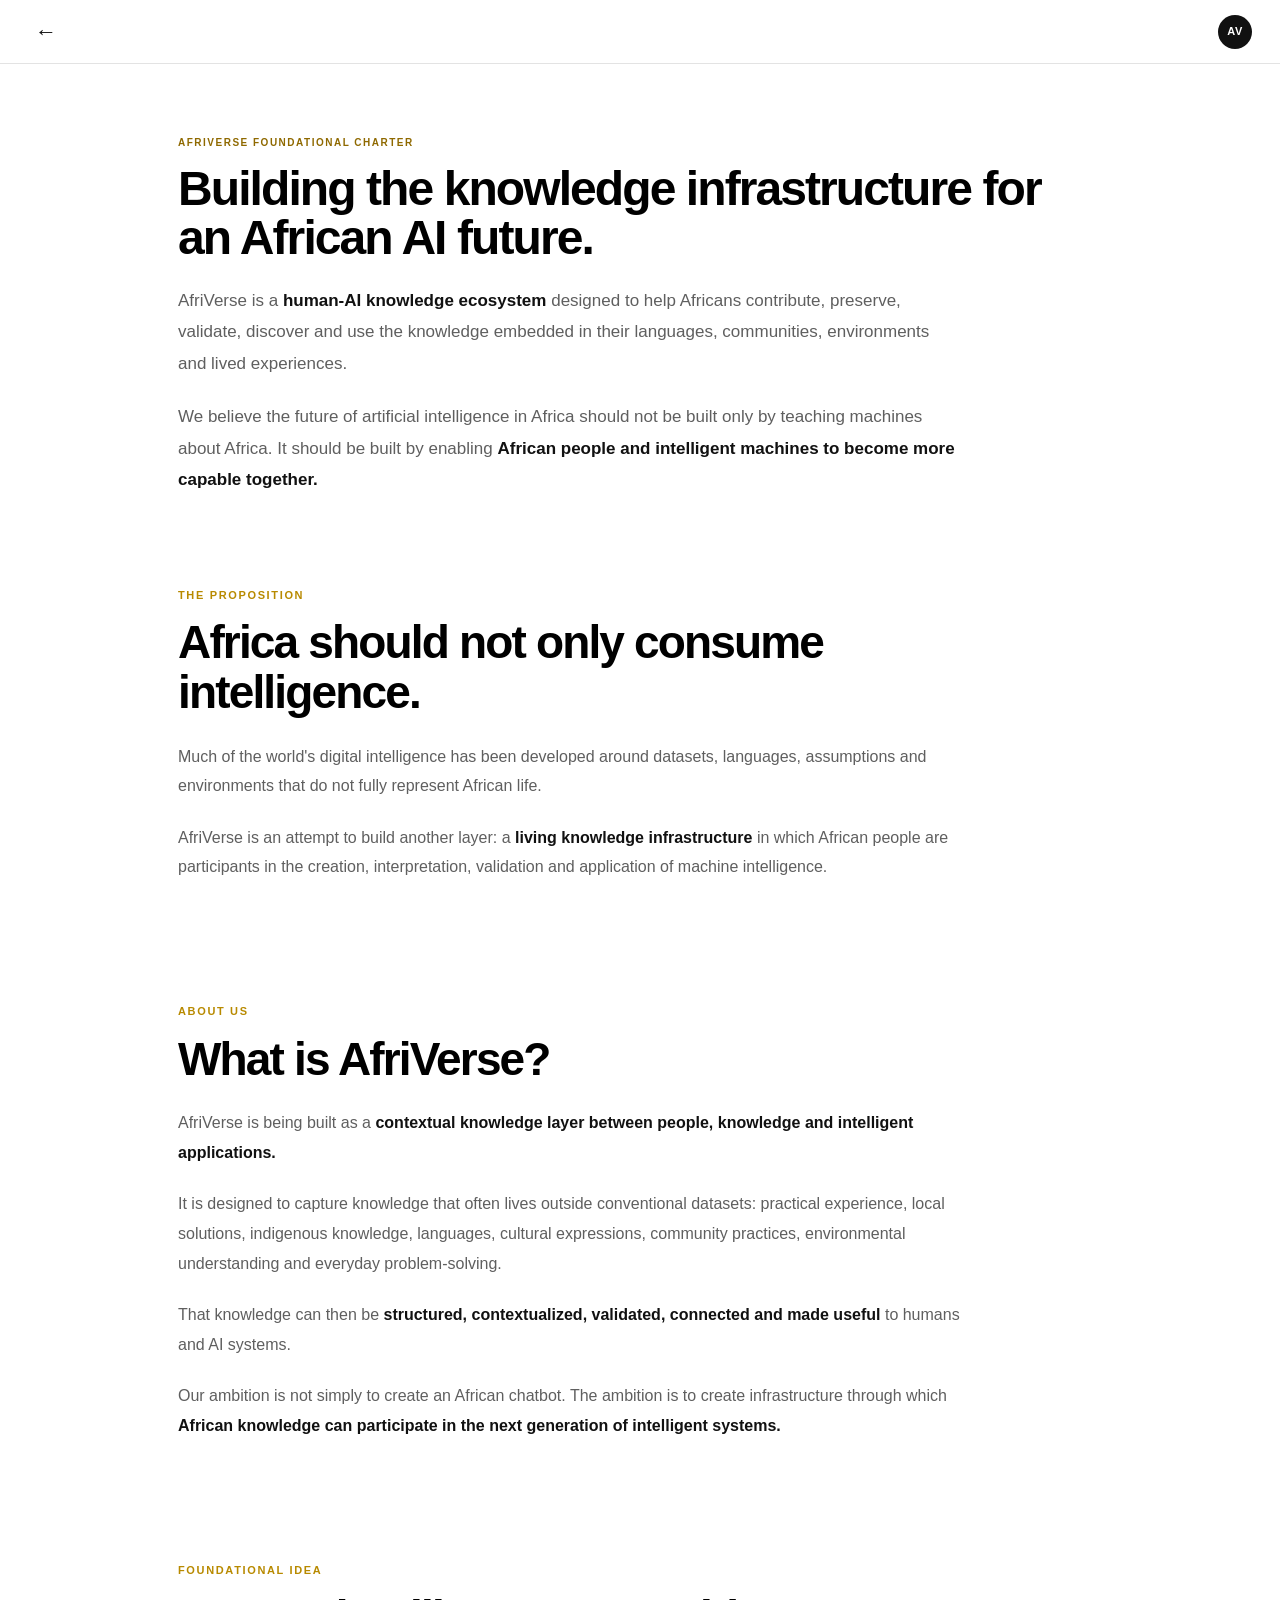
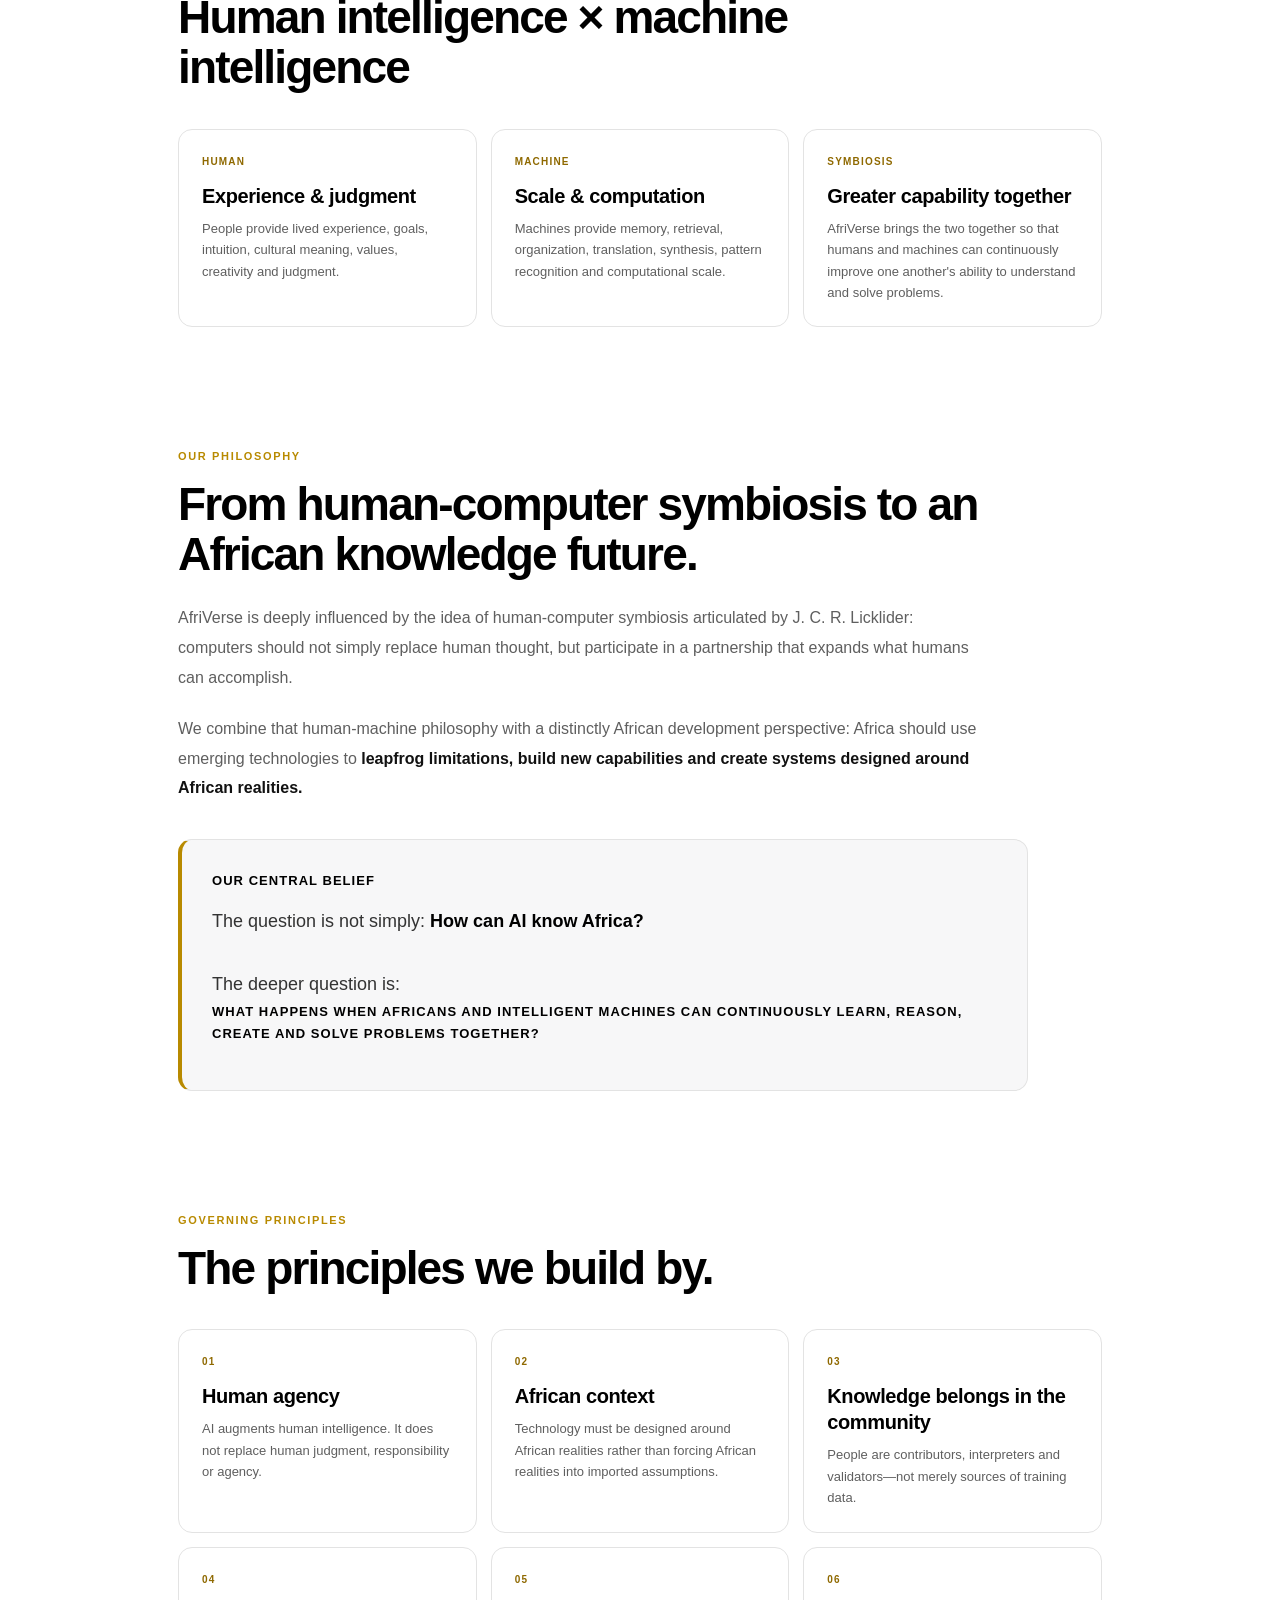
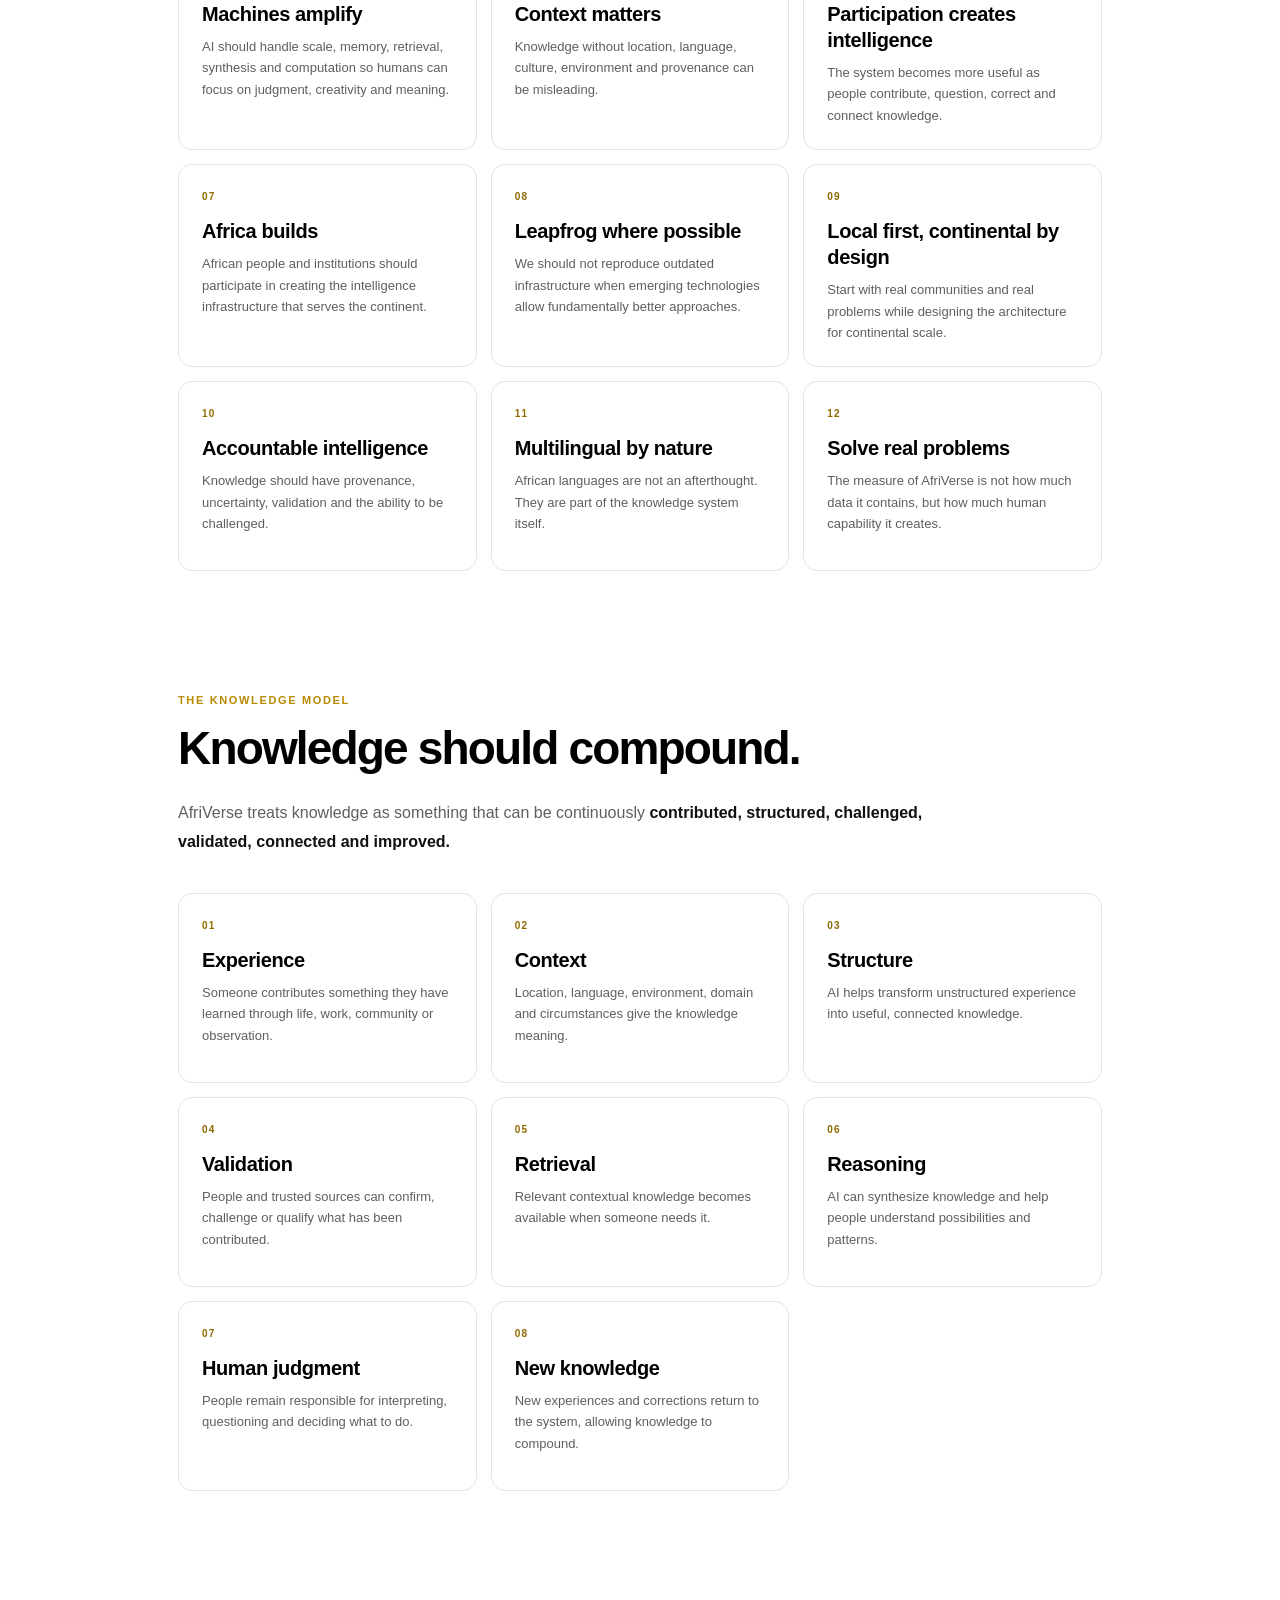
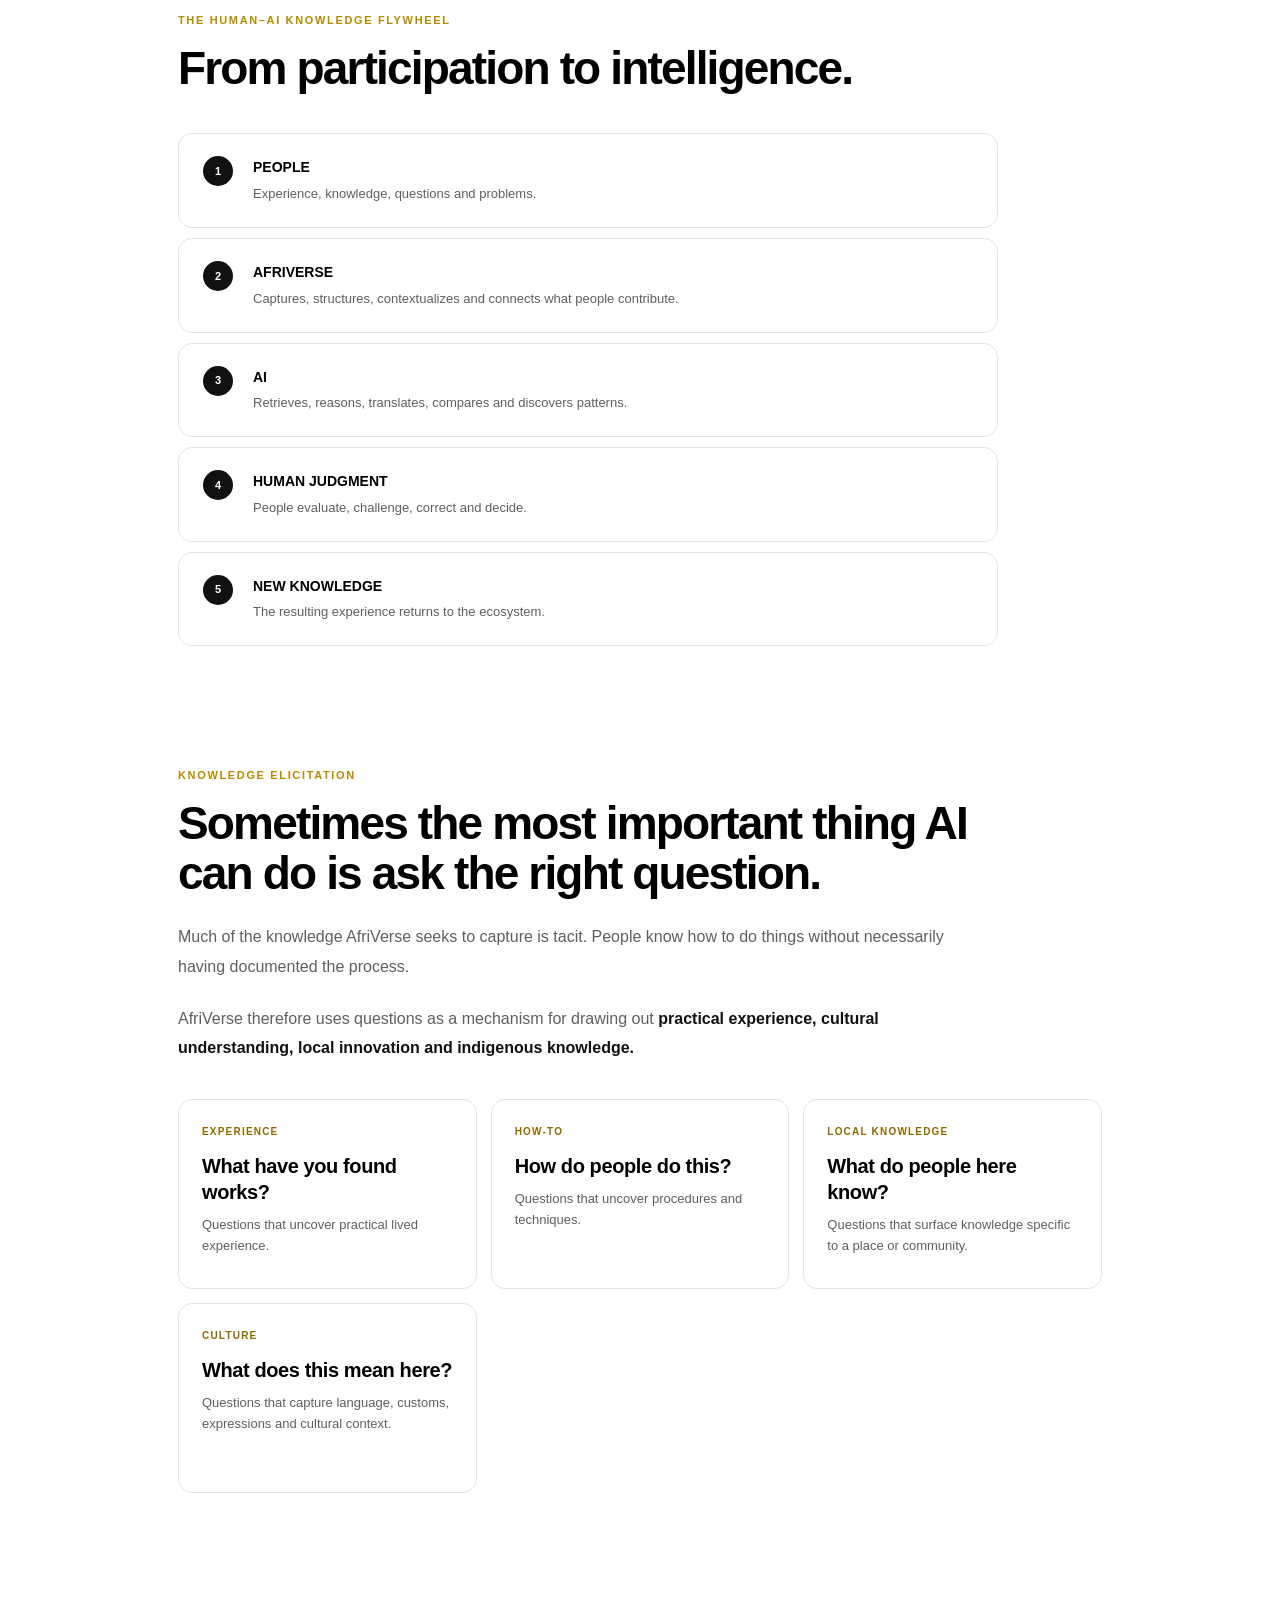
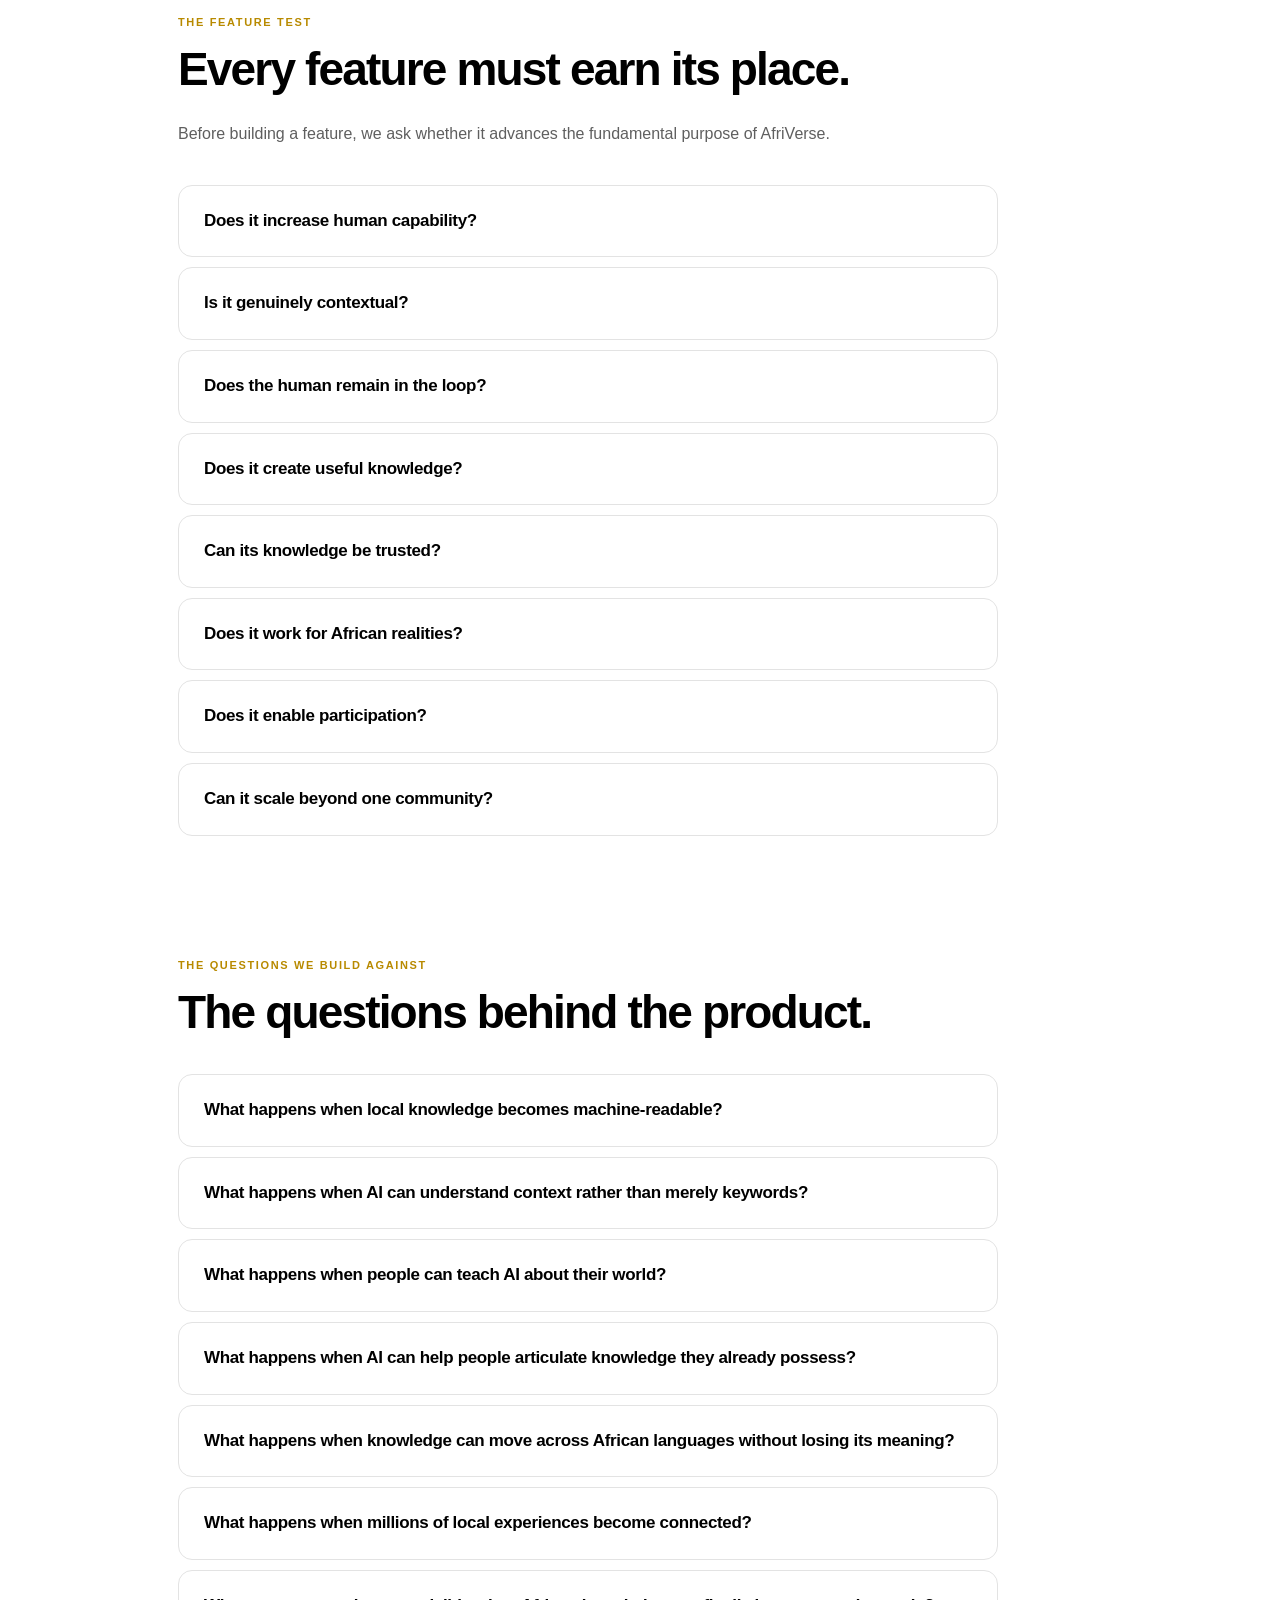
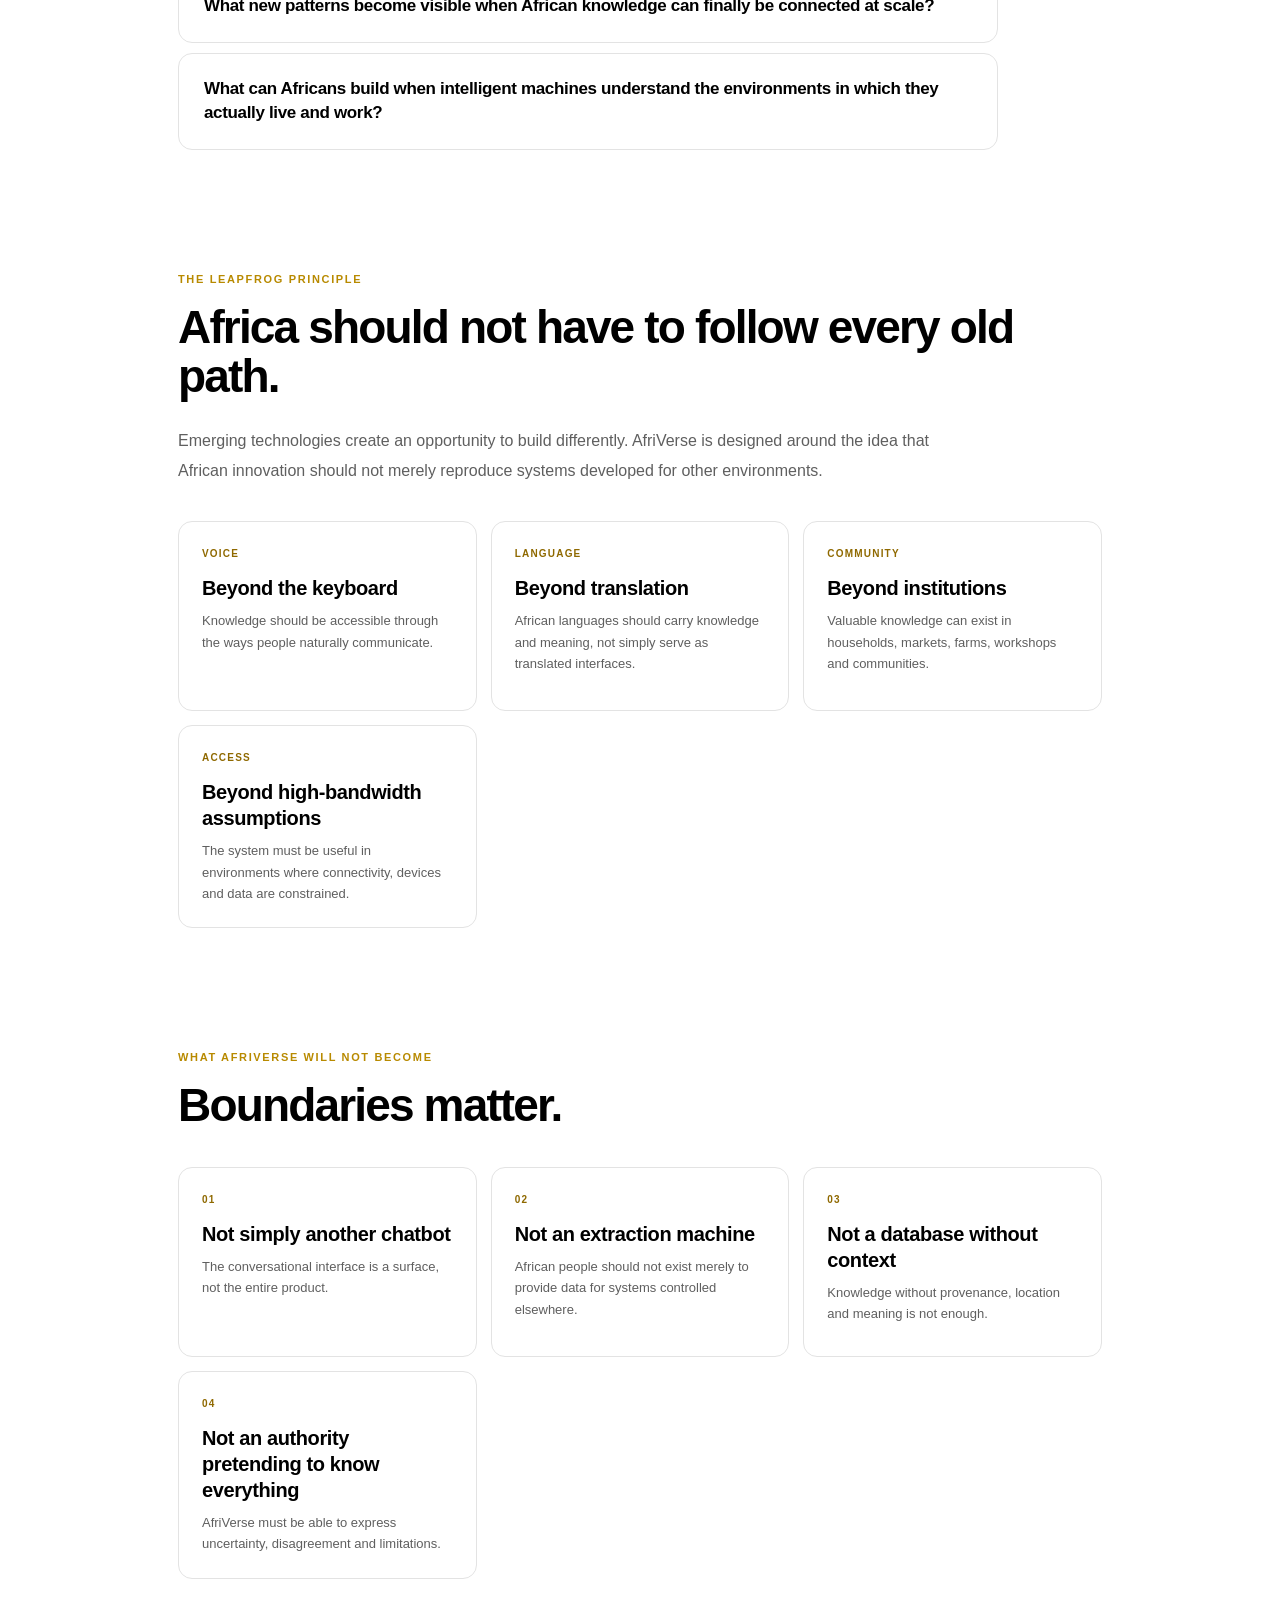
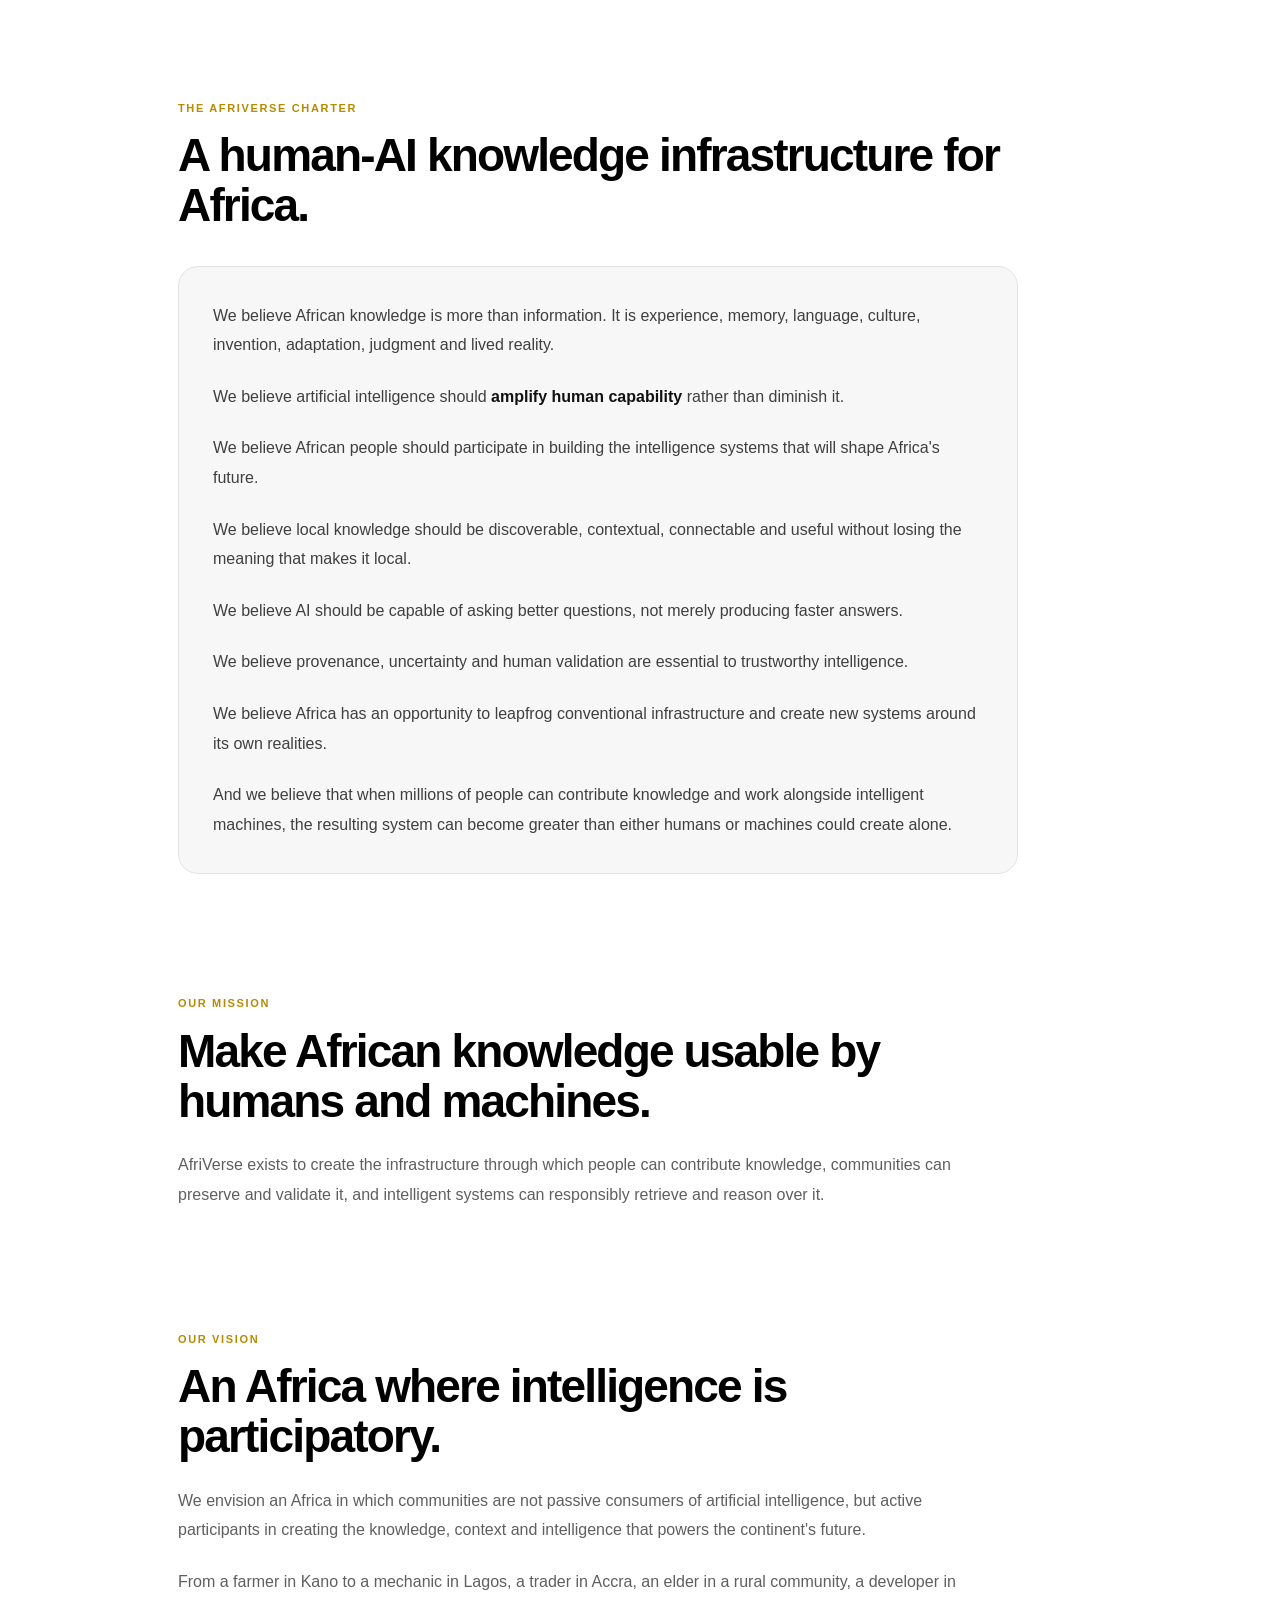
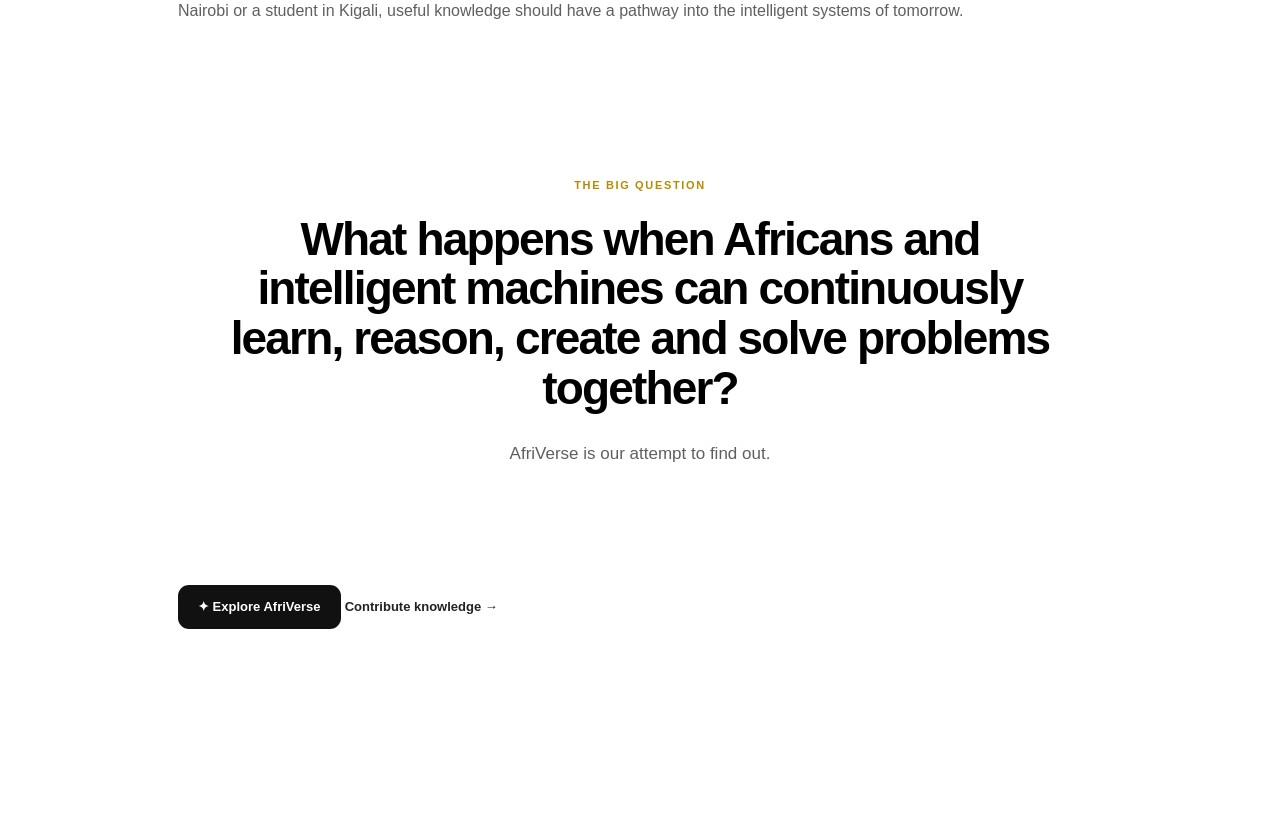
==== commit 5781c5b4: "Update about.html" ====
--- a/about.html
+++ b/about.html
@@ -1,4 +1,3 @@
-
 <!doctype html>
 <html lang="en">
 
@@ -25,12 +24,1229 @@
         href="style.css"
     >
 
+    <style>
+
+        /* =========================================================
+           AFRIVERSE ABOUT — LIGHT READING SYSTEM
+        ========================================================== */
+
+        :root {
+
+            --page-bg: #ffffff;
+            --surface: #ffffff;
+            --surface-soft: #f7f7f8;
+            --surface-hover: #f1f1f3;
+
+            --text: #111111;
+            --text-strong: #000000;
+
+            --muted: #5f5f5f;
+            --muted-light: #858585;
+
+            --border: #e3e3e3;
+            --border-strong: #cccccc;
+
+            --gold: #b88a00;
+            --gold-dark: #8f6900;
+
+            --clay: #a33d32;
+
+            --radius-sm: 10px;
+            --radius-md: 14px;
+            --radius-lg: 20px;
+
+        }
+
+
+        /* =========================================================
+           BASE
+        ========================================================== */
+
+        * {
+            box-sizing: border-box;
+        }
+
+
+        html {
+            background: #ffffff;
+            color-scheme: light;
+            scroll-behavior: smooth;
+        }
+
+
+        body {
+
+            margin: 0;
+
+            background: #ffffff;
+
+            color: var(--text);
+
+            font-family:
+                Arial,
+                Helvetica,
+                sans-serif;
+
+            line-height: 1.7;
+
+        }
+
+
+        main {
+
+            min-height: 100vh;
+
+            background: #ffffff;
+
+        }
+
+
+        /* =========================================================
+           HEADER
+        ========================================================== */
+
+        header {
+
+            height: 64px;
+
+            padding: 0 28px;
+
+            display: flex;
+
+            align-items: center;
+
+            gap: 16px;
+
+            background:
+                rgba(255,255,255,.97);
+
+            border-bottom:
+                1px solid var(--border);
+
+            position: sticky;
+
+            top: 0;
+
+            z-index: 50;
+
+        }
+
+
+        header > a {
+
+            width: 36px;
+
+            height: 36px;
+
+            display: flex;
+
+            align-items: center;
+
+            justify-content: center;
+
+            color: #111111;
+
+            text-decoration: none;
+
+            border-radius: 50%;
+
+            font-size: 22px;
+
+            transition:
+                background .18s ease,
+                transform .18s ease;
+
+        }
+
+
+        header > a:hover {
+
+            background:
+                var(--surface-hover);
+
+            transform:
+                translateX(-2px);
+
+        }
+
+
+        header > b {
+
+            color: #000000;
+
+            font-size: 15px;
+
+            font-weight: 750;
+
+            letter-spacing: -.01em;
+
+        }
+
+
+        .avatar {
+
+            width: 34px;
+
+            height: 34px;
+
+            margin-left: auto;
+
+            display: flex;
+
+            align-items: center;
+
+            justify-content: center;
+
+            border-radius: 50%;
+
+            background: #111111;
+
+            color: #ffffff;
+
+            font-size: 11px;
+
+            font-weight: 700;
+
+            letter-spacing: .04em;
+
+        }
+
+
+        /* =========================================================
+           MAIN APP
+        ========================================================== */
+
+        .app {
+
+            width:
+                min(100%, 980px);
+
+            margin:
+                0 auto;
+
+            padding:
+                70px 28px 100px;
+
+        }
+
+
+        /* =========================================================
+           EYEBROWS
+        ========================================================== */
+
+        .app > label,
+        section > label {
+
+            display: block;
+
+            margin-bottom: 14px;
+
+            color:
+                var(--gold-dark);
+
+            font-size: 10px;
+
+            font-weight: 800;
+
+            letter-spacing: .15em;
+
+            text-transform: uppercase;
+
+        }
+
+
+        /* =========================================================
+           TYPOGRAPHY
+        ========================================================== */
+
+        h1 {
+
+            max-width: 900px;
+
+            margin: 0;
+
+            color:
+                var(--text-strong);
+
+            font-size:
+                clamp(42px, 7vw, 72px);
+
+            line-height:
+                1.02;
+
+            letter-spacing:
+                -.055em;
+
+            font-weight:
+                800;
+
+        }
+
+
+        h2 {
+
+            max-width: 850px;
+
+            margin:
+                0 0 24px;
+
+            color:
+                var(--text-strong);
+
+            font-size:
+                clamp(30px, 5vw, 46px);
+
+            line-height:
+                1.08;
+
+            letter-spacing:
+                -.04em;
+
+            font-weight:
+                800;
+
+        }
+
+
+        h3 {
+
+            color:
+                var(--text-strong);
+
+            font-size:
+                20px;
+
+            line-height:
+                1.3;
+
+            letter-spacing:
+                -.02em;
+
+            font-weight:
+                750;
+
+        }
+
+
+        em {
+
+            color:
+                #000000;
+
+            font-style:
+                normal;
+
+            font-weight:
+                800;
+
+        }
+
+
+        strong {
+
+            color:
+                #111111;
+
+            font-weight:
+                750;
+
+        }
+
+
+        p {
+
+            color:
+                var(--muted);
+
+        }
+
+
+        .app > p {
+
+            max-width:
+                780px;
+
+            margin:
+                22px 0 0;
+
+            font-size:
+                17px;
+
+            line-height:
+                1.85;
+
+        }
+
+
+        /* =========================================================
+           SECTIONS
+        ========================================================== */
+
+        section {
+
+            padding:
+                90px 0 30px;
+
+            border: 0 !important;
+
+        }
+
+
+        section p {
+
+            max-width:
+                800px;
+
+            margin:
+                0 0 22px;
+
+            color:
+                var(--muted) !important;
+
+            font-size:
+                16px;
+
+            line-height:
+                1.85;
+
+        }
+
+
+        section p:last-child {
+
+            margin-bottom:
+                0;
+
+        }
+
+
+        /* =========================================================
+           CARD SYSTEM
+        ========================================================== */
+
+        .cards {
+
+            display:
+                grid;
+
+            grid-template-columns:
+                repeat(3, minmax(0, 1fr));
+
+            gap:
+                14px;
+
+            margin-top:
+                36px;
+
+        }
+
+
+        .cards article {
+
+            min-height:
+                190px;
+
+            padding:
+                23px;
+
+            background:
+                #ffffff;
+
+            border:
+                1px solid var(--border);
+
+            border-radius:
+                var(--radius-md);
+
+            transition:
+                background .18s ease,
+                border-color .18s ease,
+                transform .18s ease,
+                box-shadow .18s ease;
+
+        }
+
+
+        .cards article:hover {
+
+            background:
+                #fafafa;
+
+            border-color:
+                var(--border-strong);
+
+            transform:
+                translateY(-2px);
+
+            box-shadow:
+                0 8px 25px
+                rgba(0,0,0,.045);
+
+        }
+
+
+        .cards article > b {
+
+            display:
+                block;
+
+            margin-bottom:
+                13px;
+
+            color:
+                var(--gold-dark);
+
+            font-size:
+                10px;
+
+            font-weight:
+                800;
+
+            letter-spacing:
+                .12em;
+
+        }
+
+
+        .cards h3 {
+
+            margin:
+                0 0 9px;
+
+        }
+
+
+        .cards p {
+
+            margin:
+                0;
+
+            font-size:
+                13px;
+
+            line-height:
+                1.65;
+
+        }
+
+
+        /* =========================================================
+           PROPOSITION / CENTRAL BELIEF
+        ========================================================== */
+
+        .central-belief {
+
+            margin-top:
+                36px;
+
+            max-width:
+                850px;
+
+            padding:
+                30px;
+
+            background:
+                #f7f7f8;
+
+            border:
+                1px solid var(--border);
+
+            border-left:
+                4px solid var(--gold);
+
+            border-radius:
+                var(--radius-md);
+
+        }
+
+
+        .central-belief strong {
+
+            display:
+                block;
+
+            margin-bottom:
+                14px;
+
+            color:
+                #000000;
+
+            font-size:
+                13px;
+
+            text-transform:
+                uppercase;
+
+            letter-spacing:
+                .08em;
+
+        }
+
+
+        .central-belief p {
+
+            margin:
+                0;
+
+            color:
+                #333333 !important;
+
+            font-size:
+                18px;
+
+            line-height:
+                1.75;
+
+        }
+
+
+        /* =========================================================
+           KNOWLEDGE FLOW
+        ========================================================== */
+
+        .flow {
+
+            max-width:
+                820px;
+
+            margin-top:
+                40px;
+
+            display:
+                grid;
+
+            gap:
+                10px;
+
+        }
+
+
+        .flow-item {
+
+            padding:
+                22px 24px;
+
+            display:
+                flex;
+
+            align-items:
+                flex-start;
+
+            gap:
+                20px;
+
+            background:
+                #ffffff;
+
+            border:
+                1px solid var(--border);
+
+            border-radius:
+                var(--radius-md);
+
+        }
+
+
+        .flow-number {
+
+            width:
+                30px;
+
+            height:
+                30px;
+
+            flex:
+                0 0 30px;
+
+            display:
+                flex;
+
+            align-items:
+                center;
+
+            justify-content:
+                center;
+
+            border-radius:
+                50%;
+
+            background:
+                #111111;
+
+            color:
+                #ffffff;
+
+            font-size:
+                11px;
+
+            font-weight:
+                800;
+
+        }
+
+
+        .flow-content strong {
+
+            display:
+                block;
+
+            margin-bottom:
+                4px;
+
+            color:
+                #000000;
+
+            font-size:
+                14px;
+
+        }
+
+
+        .flow-content p {
+
+            margin:
+                0;
+
+            font-size:
+                13px;
+
+            line-height:
+                1.6;
+
+        }
+
+
+        /* =========================================================
+           FEATURE TEST / QUESTIONS
+        ========================================================== */
+
+        .question-stack {
+
+            max-width:
+                820px;
+
+            margin-top:
+                36px;
+
+            display:
+                grid;
+
+            gap:
+                10px;
+
+        }
+
+
+        .question-item {
+
+            padding:
+                23px 25px;
+
+            background:
+                #ffffff;
+
+            border:
+                1px solid var(--border);
+
+            border-radius:
+                var(--radius-md);
+
+        }
+
+
+        .question-item h3 {
+
+            margin:
+                0;
+
+            font-size:
+                17px;
+
+            line-height:
+                1.45;
+
+        }
+
+
+        /* =========================================================
+           CHARTER
+        ========================================================== */
+
+        .charter {
+
+            max-width:
+                840px;
+
+            margin-top:
+                35px;
+
+            padding:
+                34px;
+
+            background:
+                #f7f7f8;
+
+            border:
+                1px solid var(--border);
+
+            border-radius:
+                var(--radius-lg);
+
+        }
+
+
+        .charter p {
+
+            margin:
+                0 0 22px;
+
+            color:
+                #3f3f3f !important;
+
+            font-size:
+                16px;
+
+            line-height:
+                1.85;
+
+        }
+
+
+        .charter p:last-child {
+
+            margin-bottom:
+                0;
+
+        }
+
+
+        /* =========================================================
+           BIG QUESTION
+        ========================================================== */
+
+        .big-question {
+
+            padding:
+                120px 0 70px;
+
+            text-align:
+                center;
+
+        }
+
+
+        .big-question h2 {
+
+            max-width:
+                850px;
+
+            margin:
+                20px auto;
+
+        }
+
+
+        .big-question p {
+
+            margin:
+                25px auto 0;
+
+            max-width:
+                620px;
+
+            font-size:
+                17px;
+
+        }
+
+
+        /* =========================================================
+           CTA
+        ========================================================== */
+
+        .cta {
+
+            padding:
+                45px 0 90px;
+
+        }
+
+
+        .primary {
+
+            display:
+                inline-flex;
+
+            align-items:
+                center;
+
+            justify-content:
+                center;
+
+            min-height:
+                44px;
+
+            padding:
+                0 20px;
+
+            border-radius:
+                11px;
+
+            background:
+                #111111;
+
+            color:
+                #ffffff;
+
+            text-decoration:
+                none;
+
+            font-size:
+                13px;
+
+            font-weight:
+                700;
+
+            transition:
+                background .18s ease,
+                transform .18s ease;
+
+        }
+
+
+        .primary:hover {
+
+            background:
+                #000000;
+
+            transform:
+                translateY(-1px);
+
+        }
+
+
+        .cta > a:not(.primary) {
+
+            color:
+                #222222;
+
+            font-size:
+                13px;
+
+            font-weight:
+                700;
+
+            text-decoration:
+                none;
+
+        }
+
+
+        .cta > a:not(.primary):hover {
+
+            text-decoration:
+                underline;
+
+        }
+
+
+        /* =========================================================
+           FOCUS
+        ========================================================== */
+
+        a:focus-visible,
+        button:focus-visible {
+
+            outline:
+                2px solid var(--gold);
+
+            outline-offset:
+                3px;
+
+        }
+
+
+        /* =========================================================
+           TABLET
+        ========================================================== */
+
+        @media (max-width: 800px) {
+
+            .app {
+
+                padding:
+                    55px 22px 80px;
+
+            }
+
+
+            .cards {
+
+                grid-template-columns:
+                    repeat(2, minmax(0, 1fr));
+
+            }
+
+        }
+
+
+        /* =========================================================
+           MOBILE
+        ========================================================== */
+
+        @media (max-width: 600px) {
+
+            header {
+
+                height:
+                    58px;
+
+                padding:
+                    0 16px;
+
+            }
+
+
+            header > b {
+
+                font-size:
+                    14px;
+
+            }
+
+
+            .app {
+
+                padding:
+                    44px 17px 65px;
+
+            }
+
+
+            h1 {
+
+                font-size:
+                    42px;
+
+                line-height:
+                    1.04;
+
+            }
+
+
+            h2 {
+
+                font-size:
+                    31px;
+
+            }
+
+
+            .app > p {
+
+                font-size:
+                    15px;
+
+                line-height:
+                    1.75;
+
+            }
+
+
+            section {
+
+                padding:
+                    70px 0 20px;
+
+            }
+
+
+            section p {
+
+                font-size:
+                    15px;
+
+                line-height:
+                    1.8;
+
+            }
+
+
+            .cards {
+
+                grid-template-columns:
+                    1fr;
+
+                gap:
+                    10px;
+
+                margin-top:
+                    28px;
+
+            }
+
+
+            .cards article {
+
+                min-height:
+                    auto;
+
+                padding:
+                    20px;
+
+            }
+
+
+            .central-belief {
+
+                padding:
+                    23px;
+
+            }
+
+
+            .central-belief p {
+
+                font-size:
+                    16px;
+
+            }
+
+
+            .flow-item {
+
+                padding:
+                    19px;
+
+                gap:
+                    14px;
+
+            }
+
+
+            .charter {
+
+                padding:
+                    24px;
+
+            }
+
+
+            .charter p {
+
+                font-size:
+                    15px;
+
+            }
+
+
+            .big-question {
+
+                padding:
+                    90px 0 50px;
+
+            }
+
+
+            .cta {
+
+                padding:
+                    35px 0 70px;
+
+            }
+
+        }
+
+
+        /* =========================================================
+           SMALL MOBILE
+        ========================================================== */
+
+        @media (max-width: 430px) {
+
+            .app {
+
+                padding-left:
+                    15px;
+
+                padding-right:
+                    15px;
+
+            }
+
+
+            h1 {
+
+                font-size:
+                    38px;
+
+            }
+
+
+            h2 {
+
+                font-size:
+                    29px;
+
+            }
+
+
+            .primary {
+
+                width:
+                    100%;
+
+            }
+
+
+            .cta > a:not(.primary) {
+
+                display:
+                    block;
+
+                margin:
+                    20px 0 0;
+
+                text-align:
+                    center;
+
+            }
+
+        }
+
+
+        /* =========================================================
+           REDUCED MOTION
+        ========================================================== */
+
+        @media (prefers-reduced-motion: reduce) {
+
+            *,
+            *::before,
+            *::after {
+
+                scroll-behavior:
+                    auto !important;
+
+                transition:
+                    none !important;
+
+                animation:
+                    none !important;
+
+            }
+
+        }
+
+    </style>
+
 </head>
 
 
 <body>
 
 <main style="margin-left:0">
+
 
     <!-- =========================================================
          HEADER
@@ -72,31 +1288,22 @@
             for an African AI future.
         </h1>
 
-        <p
-            style="
-                color:var(--muted);
-                max-width:760px;
-                font-size:1.08rem;
-                line-height:1.8;
-            "
-        >
-            AfriVerse is a human-AI knowledge ecosystem designed to
-            help Africans contribute, preserve, validate, discover
-            and use the knowledge embedded in their languages,
+
+        <p>
+            AfriVerse is a
+            <strong>human-AI knowledge ecosystem</strong>
+            designed to help Africans contribute, preserve, validate,
+            discover and use the knowledge embedded in their languages,
             communities, environments and lived experiences.
         </p>
 
-        <p
-            style="
-                color:var(--muted);
-                max-width:760px;
-                line-height:1.8;
-            "
-        >
+
+        <p>
             We believe the future of artificial intelligence in Africa
             should not be built only by teaching machines about Africa.
-            It should be built by enabling African people and intelligent
-            machines to become more capable together.
+            It should be built by enabling
+            <strong>African people and intelligent machines to become
+            more capable together.</strong>
         </p>
 
 
@@ -104,7 +1311,7 @@
              CORE PROPOSITION
         ====================================================== -->
 
-        <section style="padding:70px 0 30px; border:0">
+        <section>
 
             <label>
                 THE PROPOSITION
@@ -115,29 +1322,21 @@
                 <em>consume intelligence.</em>
             </h2>
 
-            <p
-                style="
-                    color:var(--muted);
-                    max-width:760px;
-                    line-height:1.8;
-                "
-            >
+
+            <p>
                 Much of the world's digital intelligence has been
                 developed around datasets, languages, assumptions and
                 environments that do not fully represent African life.
             </p>
 
-            <p
-                style="
-                    color:var(--muted);
-                    max-width:760px;
-                    line-height:1.8;
-                "
-            >
+
+            <p>
                 AfriVerse is an attempt to build another layer:
-                a living knowledge infrastructure in which African
-                people are participants in the creation, interpretation,
-                validation and application of machine intelligence.
+                a
+                <strong>living knowledge infrastructure</strong>
+                in which African people are participants in the
+                creation, interpretation, validation and application
+                of machine intelligence.
             </p>
 
         </section>
@@ -147,7 +1346,7 @@
              ABOUT US
         ====================================================== -->
 
-        <section style="padding:70px 0 30px; border:0">
+        <section>
 
             <label>
                 ABOUT US
@@ -157,55 +1356,37 @@
                 What is AfriVerse?
             </h2>
 
-            <p
-                style="
-                    color:var(--muted);
-                    max-width:780px;
-                    line-height:1.8;
-                "
-            >
-                AfriVerse is being built as a contextual knowledge
-                layer between people, knowledge and intelligent
-                applications.
+
+            <p>
+                AfriVerse is being built as a
+                <strong>contextual knowledge layer between people,
+                knowledge and intelligent applications.</strong>
             </p>
 
-            <p
-                style="
-                    color:var(--muted);
-                    max-width:780px;
-                    line-height:1.8;
-                "
-            >
+
+            <p>
                 It is designed to capture knowledge that often lives
                 outside conventional datasets: practical experience,
                 local solutions, indigenous knowledge, languages,
-                cultural expressions, community practices, environmental
-                understanding and everyday problem-solving.
+                cultural expressions, community practices,
+                environmental understanding and everyday
+                problem-solving.
             </p>
 
-            <p
-                style="
-                    color:var(--muted);
-                    max-width:780px;
-                    line-height:1.8;
-                "
-            >
-                That knowledge can then be structured, contextualized,
-                validated, connected and made useful to humans and
-                AI systems.
+
+            <p>
+                That knowledge can then be
+                <strong>structured, contextualized, validated,
+                connected and made useful</strong>
+                to humans and AI systems.
             </p>
 
-            <p
-                style="
-                    color:var(--muted);
-                    max-width:780px;
-                    line-height:1.8;
-                "
-            >
+
+            <p>
                 Our ambition is not simply to create an African chatbot.
                 The ambition is to create infrastructure through which
-                African knowledge can participate in the next generation
-                of intelligent systems.
+                <strong>African knowledge can participate in the next
+                generation of intelligent systems.</strong>
             </p>
 
         </section>
@@ -215,7 +1396,7 @@
              FOUNDATIONAL IDEA
         ====================================================== -->
 
-        <section style="padding:70px 0 30px; border:0">
+        <section>
 
             <label>
                 FOUNDATIONAL IDEA
@@ -227,6 +1408,7 @@
                 machine intelligence
             </h2>
 
+
             <div class="cards">
 
                 <article>
@@ -236,7 +1418,7 @@
                     </b>
 
                     <h3>
-                        Experience & judgment
+                        Experience &amp; judgment
                     </h3>
 
                     <p>
@@ -255,7 +1437,7 @@
                     </b>
 
                     <h3>
-                        Scale & computation
+                        Scale &amp; computation
                     </h3>
 
                     <p>
@@ -280,8 +1462,8 @@
                     <p>
                         AfriVerse brings the two together so that
                         humans and machines can continuously improve
-                        one another's ability to understand and solve
-                        problems.
+                        one another's ability to understand and
+                        solve problems.
                     </p>
 
                 </article>
@@ -295,7 +1477,7 @@
              PHILOSOPHY
         ====================================================== -->
 
-        <section style="padding:70px 0 30px; border:0">
+        <section>
 
             <label>
                 OUR PHILOSOPHY
@@ -306,13 +1488,8 @@
                 to an African knowledge future.
             </h2>
 
-            <p
-                style="
-                    color:var(--muted);
-                    max-width:800px;
-                    line-height:1.8;
-                "
-            >
+
+            <p>
                 AfriVerse is deeply influenced by the idea of
                 human-computer symbiosis articulated by J. C. R.
                 Licklider: computers should not simply replace
@@ -320,45 +1497,29 @@
                 that expands what humans can accomplish.
             </p>
 
-            <p
-                style="
-                    color:var(--muted);
-                    max-width:800px;
-                    line-height:1.8;
-                "
-            >
+
+            <p>
                 We combine that human-machine philosophy with a
                 distinctly African development perspective:
-                Africa should use emerging technologies to leapfrog
-                limitations, build new capabilities and create systems
-                designed around African realities.
+                Africa should use emerging technologies to
+                <strong>leapfrog limitations, build new capabilities
+                and create systems designed around African realities.</strong>
             </p>
 
-            <div
-                style="
-                    margin-top:35px;
-                    padding:30px;
-                    border:1px solid rgba(255,255,255,.08);
-                    border-radius:18px;
-                "
-            >
+
+            <div class="central-belief">
 
                 <strong>
                     Our central belief
                 </strong>
 
-                <p
-                    style="
-                        color:var(--muted);
-                        font-size:1.15rem;
-                        line-height:1.8;
-                        margin-bottom:0;
-                    "
-                >
+                <p>
                     The question is not simply:
                     <em>How can AI know Africa?</em>
                     <br><br>
+
                     The deeper question is:
+
                     <strong>
                         What happens when Africans and intelligent
                         machines can continuously learn, reason,
@@ -375,7 +1536,7 @@
              GOVERNING PRINCIPLES
         ====================================================== -->
 
-        <section style="padding:70px 0 30px; border:0">
+        <section>
 
             <label>
                 GOVERNING PRINCIPLES
@@ -386,6 +1547,7 @@
                 <em>we build by.</em>
             </h2>
 
+
             <div class="cards">
 
                 <article>
@@ -396,6 +1558,7 @@
                         replace human judgment, responsibility or agency.
                     </p>
                 </article>
+
 
                 <article>
                     <b>02</b>
@@ -407,6 +1570,7 @@
                     </p>
                 </article>
 
+
                 <article>
                     <b>03</b>
                     <h3>Knowledge belongs in the community</h3>
@@ -415,6 +1579,7 @@
                         validators—not merely sources of training data.
                     </p>
                 </article>
+
 
                 <article>
                     <b>04</b>
@@ -426,6 +1591,7 @@
                     </p>
                 </article>
 
+
                 <article>
                     <b>05</b>
                     <h3>Context matters</h3>
@@ -435,6 +1601,7 @@
                     </p>
                 </article>
 
+
                 <article>
                     <b>06</b>
                     <h3>Participation creates intelligence</h3>
@@ -443,6 +1610,7 @@
                         contribute, question, correct and connect knowledge.
                     </p>
                 </article>
+
 
                 <article>
                     <b>07</b>
@@ -454,6 +1622,7 @@
                     </p>
                 </article>
 
+
                 <article>
                     <b>08</b>
                     <h3>Leapfrog where possible</h3>
@@ -464,6 +1633,7 @@
                     </p>
                 </article>
 
+
                 <article>
                     <b>09</b>
                     <h3>Local first, continental by design</h3>
@@ -473,6 +1643,7 @@
                     </p>
                 </article>
 
+
                 <article>
                     <b>10</b>
                     <h3>Accountable intelligence</h3>
@@ -482,6 +1653,7 @@
                     </p>
                 </article>
 
+
                 <article>
                     <b>11</b>
                     <h3>Multilingual by nature</h3>
@@ -491,6 +1663,7 @@
                     </p>
                 </article>
 
+
                 <article>
                     <b>12</b>
                     <h3>Solve real problems</h3>
@@ -506,10 +1679,10 @@
 
 
         <!-- =====================================================
-             THE AFRIVERSE KNOWLEDGE MODEL
+             KNOWLEDGE MODEL
         ====================================================== -->
 
-        <section style="padding:70px 0 30px; border:0">
+        <section>
 
             <label>
                 THE KNOWLEDGE MODEL
@@ -520,17 +1693,14 @@
                 <em>compound.</em>
             </h2>
 
-            <p
-                style="
-                    color:var(--muted);
-                    max-width:800px;
-                    line-height:1.8;
-                "
-            >
+
+            <p>
                 AfriVerse treats knowledge as something that can be
-                continuously contributed, structured, challenged,
-                validated, connected and improved.
+                continuously
+                <strong>contributed, structured, challenged,
+                validated, connected and improved.</strong>
             </p>
+
 
             <div class="cards">
 
@@ -543,6 +1713,7 @@
                     </p>
                 </article>
 
+
                 <article>
                     <b>02</b>
                     <h3>Context</h3>
@@ -552,6 +1723,7 @@
                     </p>
                 </article>
 
+
                 <article>
                     <b>03</b>
                     <h3>Structure</h3>
@@ -561,14 +1733,16 @@
                     </p>
                 </article>
 
+
                 <article>
                     <b>04</b>
                     <h3>Validation</h3>
                     <p>
-                        People and trusted sources can confirm, challenge
-                        or qualify what has been contributed.
-                    </p>
-                </article>
+                        People and trusted sources can confirm,
+                        challenge or qualify what has been contributed.
+                    </p>
+                </article>
+
 
                 <article>
                     <b>05</b>
@@ -579,6 +1753,7 @@
                     </p>
                 </article>
 
+
                 <article>
                     <b>06</b>
                     <h3>Reasoning</h3>
@@ -588,6 +1763,7 @@
                     </p>
                 </article>
 
+
                 <article>
                     <b>07</b>
                     <h3>Human judgment</h3>
@@ -596,6 +1772,7 @@
                         questioning and deciding what to do.
                     </p>
                 </article>
+
 
                 <article>
                     <b>08</b>
@@ -615,7 +1792,7 @@
              HUMAN-AI FLYWHEEL
         ====================================================== -->
 
-        <section style="padding:70px 0 30px; border:0">
+        <section>
 
             <label>
                 THE HUMAN–AI KNOWLEDGE FLYWHEEL
@@ -626,60 +1803,113 @@
                 <em>to intelligence.</em>
             </h2>
 
-            <div
-                style="
-                    margin-top:40px;
-                    display:grid;
-                    gap:18px;
-                    max-width:820px;
-                "
-            >
-
-                <div class="card">
-                    <strong>
-                        PEOPLE
-                    </strong>
-                    <p>
-                        Experience, knowledge, questions and problems.
-                    </p>
+
+            <div class="flow">
+
+                <div class="flow-item">
+
+                    <span class="flow-number">
+                        1
+                    </span>
+
+                    <div class="flow-content">
+
+                        <strong>
+                            PEOPLE
+                        </strong>
+
+                        <p>
+                            Experience, knowledge, questions and problems.
+                        </p>
+
+                    </div>
+
                 </div>
 
-                <div class="card">
-                    <strong>
-                        AFRIVERSE
-                    </strong>
-                    <p>
-                        Captures, structures, contextualizes and connects
-                        what people contribute.
-                    </p>
+
+                <div class="flow-item">
+
+                    <span class="flow-number">
+                        2
+                    </span>
+
+                    <div class="flow-content">
+
+                        <strong>
+                            AFRIVERSE
+                        </strong>
+
+                        <p>
+                            Captures, structures, contextualizes and
+                            connects what people contribute.
+                        </p>
+
+                    </div>
+
                 </div>
 
-                <div class="card">
-                    <strong>
-                        AI
-                    </strong>
-                    <p>
-                        Retrieves, reasons, translates, compares and
-                        discovers patterns.
-                    </p>
+
+                <div class="flow-item">
+
+                    <span class="flow-number">
+                        3
+                    </span>
+
+                    <div class="flow-content">
+
+                        <strong>
+                            AI
+                        </strong>
+
+                        <p>
+                            Retrieves, reasons, translates, compares
+                            and discovers patterns.
+                        </p>
+
+                    </div>
+
                 </div>
 
-                <div class="card">
-                    <strong>
-                        HUMAN JUDGMENT
-                    </strong>
-                    <p>
-                        People evaluate, challenge, correct and decide.
-                    </p>
+
+                <div class="flow-item">
+
+                    <span class="flow-number">
+                        4
+                    </span>
+
+                    <div class="flow-content">
+
+                        <strong>
+                            HUMAN JUDGMENT
+                        </strong>
+
+                        <p>
+                            People evaluate, challenge, correct and decide.
+                        </p>
+
+                    </div>
+
                 </div>
 
-                <div class="card">
-                    <strong>
-                        NEW KNOWLEDGE
-                    </strong>
-                    <p>
-                        The resulting experience returns to the ecosystem.
-                    </p>
+
+                <div class="flow-item">
+
+                    <span class="flow-number">
+                        5
+                    </span>
+
+                    <div class="flow-content">
+
+                        <strong>
+                            NEW KNOWLEDGE
+                        </strong>
+
+                        <p>
+                            The resulting experience returns to the ecosystem.
+                        </p>
+
+                    </div>
+
                 </div>
 
             </div>
@@ -688,10 +1918,10 @@
 
 
         <!-- =====================================================
-             QUESTION GENERATION
+             KNOWLEDGE ELICITATION
         ====================================================== -->
 
-        <section style="padding:70px 0 30px; border:0">
+        <section>
 
             <label>
                 KNOWLEDGE ELICITATION
@@ -703,30 +1933,22 @@
                 <em>ask the right question.</em>
             </h2>
 
-            <p
-                style="
-                    color:var(--muted);
-                    max-width:800px;
-                    line-height:1.8;
-                "
-            >
+
+            <p>
                 Much of the knowledge AfriVerse seeks to capture is
                 tacit. People know how to do things without necessarily
                 having documented the process.
             </p>
 
-            <p
-                style="
-                    color:var(--muted);
-                    max-width:800px;
-                    line-height:1.8;
-                "
-            >
+
+            <p>
                 AfriVerse therefore uses questions as a mechanism for
-                drawing out practical experience, cultural understanding,
-                local innovation and indigenous knowledge.
+                drawing out
+                <strong>practical experience, cultural understanding,
+                local innovation and indigenous knowledge.</strong>
             </p>
 
+
             <div class="cards">
 
                 <article>
@@ -739,6 +1961,7 @@
                     </p>
                 </article>
 
+
                 <article>
                     <b>HOW-TO</b>
                     <h3>
@@ -749,16 +1972,18 @@
                     </p>
                 </article>
 
+
                 <article>
                     <b>LOCAL KNOWLEDGE</b>
                     <h3>
                         What do people here know?
                     </h3>
                     <p>
-                        Questions that surface knowledge specific to a
-                        place or community.
-                    </p>
-                </article>
+                        Questions that surface knowledge specific to
+                        a place or community.
+                    </p>
+                </article>
+
 
                 <article>
                     <b>CULTURE</b>
@@ -780,7 +2005,7 @@
              FEATURE TEST
         ====================================================== -->
 
-        <section style="padding:70px 0 30px; border:0">
+        <section>
 
             <label>
                 THE FEATURE TEST
@@ -791,106 +2016,69 @@
                 <em>earn its place.</em>
             </h2>
 
-            <p
-                style="
-                    color:var(--muted);
-                    max-width:800px;
-                    line-height:1.8;
-                "
-            >
+
+            <p>
                 Before building a feature, we ask whether it advances
                 the fundamental purpose of AfriVerse.
             </p>
 
-            <div class="cards">
-
-                <article>
-                    <b>01</b>
+
+            <div class="question-stack">
+
+                <div class="question-item">
                     <h3>
                         Does it increase human capability?
                     </h3>
-                    <p>
-                        Does this feature help people understand,
-                        create, decide, learn or solve problems better?
-                    </p>
-                </article>
-
-                <article>
-                    <b>02</b>
+                </div>
+
+
+                <div class="question-item">
                     <h3>
                         Is it genuinely contextual?
                     </h3>
-                    <p>
-                        Does it understand the relevant location,
-                        language, culture, environment and circumstances?
-                    </p>
-                </article>
-
-                <article>
-                    <b>03</b>
+                </div>
+
+
+                <div class="question-item">
                     <h3>
                         Does the human remain in the loop?
                     </h3>
-                    <p>
-                        Can people question, correct, interpret or
-                        challenge the system?
-                    </p>
-                </article>
-
-                <article>
-                    <b>04</b>
+                </div>
+
+
+                <div class="question-item">
                     <h3>
                         Does it create useful knowledge?
                     </h3>
-                    <p>
-                        Does the interaction produce something that
-                        can improve future understanding?
-                    </p>
-                </article>
-
-                <article>
-                    <b>05</b>
+                </div>
+
+
+                <div class="question-item">
                     <h3>
                         Can its knowledge be trusted?
                     </h3>
-                    <p>
-                        Can users understand provenance, uncertainty,
-                        validation and limitations?
-                    </p>
-                </article>
-
-                <article>
-                    <b>06</b>
+                </div>
+
+
+                <div class="question-item">
                     <h3>
                         Does it work for African realities?
                     </h3>
-                    <p>
-                        Does it account for mobile access, bandwidth,
-                        language diversity, informal systems and local context?
-                    </p>
-                </article>
-
-                <article>
-                    <b>07</b>
+                </div>
+
+
+                <div class="question-item">
                     <h3>
                         Does it enable participation?
                     </h3>
-                    <p>
-                        Does it give people meaningful ways to contribute,
-                        validate, correct or enrich knowledge?
-                    </p>
-                </article>
-
-                <article>
-                    <b>08</b>
+                </div>
+
+
+                <div class="question-item">
                     <h3>
                         Can it scale beyond one community?
                     </h3>
-                    <p>
-                        Can the underlying architecture support broader
-                        African participation without losing context?
-                    </p>
-                </article>
+                </div>
 
             </div>
 
@@ -901,7 +2089,7 @@
              CORE QUESTIONS
         ====================================================== -->
 
-        <section style="padding:70px 0 30px; border:0">
+        <section>
 
             <label>
                 THE QUESTIONS WE BUILD AGAINST
@@ -912,66 +2100,70 @@
                 <em>the product.</em>
             </h2>
 
-            <div
-                style="
-                    max-width:820px;
-                    display:grid;
-                    gap:20px;
-                    margin-top:35px;
-                "
-            >
-
-                <div class="card">
-                    <h3>
-                        What happens when local knowledge becomes machine-readable?
+
+            <div class="question-stack">
+
+                <div class="question-item">
+                    <h3>
+                        What happens when local knowledge becomes
+                        machine-readable?
                     </h3>
                 </div>
 
-                <div class="card">
-                    <h3>
-                        What happens when AI can understand context rather than
-                        merely keywords?
+
+                <div class="question-item">
+                    <h3>
+                        What happens when AI can understand context
+                        rather than merely keywords?
                     </h3>
                 </div>
 
-                <div class="card">
-                    <h3>
-                        What happens when people can teach AI about their world?
+
+                <div class="question-item">
+                    <h3>
+                        What happens when people can teach AI about
+                        their world?
                     </h3>
                 </div>
 
-                <div class="card">
-                    <h3>
-                        What happens when AI can help people articulate knowledge
-                        they already possess?
+
+                <div class="question-item">
+                    <h3>
+                        What happens when AI can help people articulate
+                        knowledge they already possess?
                     </h3>
                 </div>
 
-                <div class="card">
-                    <h3>
-                        What happens when knowledge can move across African
-                        languages without losing its meaning?
+
+                <div class="question-item">
+                    <h3>
+                        What happens when knowledge can move across
+                        African languages without losing its meaning?
                     </h3>
                 </div>
 
-                <div class="card">
-                    <h3>
-                        What happens when millions of local experiences become
-                        connected?
+
+                <div class="question-item">
+                    <h3>
+                        What happens when millions of local experiences
+                        become connected?
                     </h3>
                 </div>
 
-                <div class="card">
-                    <h3>
-                        What new patterns become visible when African knowledge
-                        can finally be connected at scale?
+
+                <div class="question-item">
+                    <h3>
+                        What new patterns become visible when African
+                        knowledge can finally be connected at scale?
                     </h3>
                 </div>
 
-                <div class="card">
-                    <h3>
-                        What can Africans build when intelligent machines understand
-                        the environments in which they actually live and work?
+
+                <div class="question-item">
+                    <h3>
+                        What can Africans build when intelligent machines
+                        understand the environments in which they actually
+                        live and work?
                     </h3>
                 </div>
 
@@ -981,10 +2173,10 @@
 
 
         <!-- =====================================================
-             AFRICAN DEVELOPMENT / LEAPFROG
+             LEAPFROG
         ====================================================== -->
 
-        <section style="padding:70px 0 30px; border:0">
+        <section>
 
             <label>
                 THE LEAPFROG PRINCIPLE
@@ -995,63 +2187,86 @@
                 <em>follow every old path.</em>
             </h2>
 
-            <p
-                style="
-                    color:var(--muted);
-                    max-width:800px;
-                    line-height:1.8;
-                "
-            >
+
+            <p>
                 Emerging technologies create an opportunity to build
                 differently. AfriVerse is designed around the idea that
                 African innovation should not merely reproduce systems
                 developed for other environments.
             </p>
 
+
             <div class="cards">
 
                 <article>
-                    <b>VOICE</b>
+
+                    <b>
+                        VOICE
+                    </b>
+
                     <h3>
                         Beyond the keyboard
                     </h3>
+
                     <p>
                         Knowledge should be accessible through the ways
                         people naturally communicate.
                     </p>
-                </article>
-
-                <article>
-                    <b>LANGUAGE</b>
+
+                </article>
+
+
+                <article>
+
+                    <b>
+                        LANGUAGE
+                    </b>
+
                     <h3>
                         Beyond translation
                     </h3>
-                    <p>
-                        African languages should carry knowledge and meaning,
-                        not simply serve as translated interfaces.
-                    </p>
-                </article>
-
-                <article>
-                    <b>COMMUNITY</b>
+
+                    <p>
+                        African languages should carry knowledge and
+                        meaning, not simply serve as translated interfaces.
+                    </p>
+
+                </article>
+
+
+                <article>
+
+                    <b>
+                        COMMUNITY
+                    </b>
+
                     <h3>
                         Beyond institutions
                     </h3>
+
                     <p>
                         Valuable knowledge can exist in households,
                         markets, farms, workshops and communities.
                     </p>
-                </article>
-
-                <article>
-                    <b>ACCESS</b>
+
+                </article>
+
+
+                <article>
+
+                    <b>
+                        ACCESS
+                    </b>
+
                     <h3>
                         Beyond high-bandwidth assumptions
                     </h3>
+
                     <p>
                         The system must be useful in environments where
                         connectivity, devices and data are constrained.
                     </p>
+
                 </article>
 
             </div>
@@ -1063,7 +2278,7 @@
              WHAT AFRIVERSE IS NOT
         ====================================================== -->
 
-        <section style="padding:70px 0 30px; border:0">
+        <section>
 
             <label>
                 WHAT AFRIVERSE WILL NOT BECOME
@@ -1073,50 +2288,70 @@
                 Boundaries matter.
             </h2>
 
+
             <div class="cards">
 
                 <article>
+
                     <b>01</b>
+
                     <h3>
                         Not simply another chatbot
                     </h3>
+
                     <p>
                         The conversational interface is a surface,
                         not the entire product.
                     </p>
-                </article>
-
-                <article>
+
+                </article>
+
+
+                <article>
+
                     <b>02</b>
+
                     <h3>
                         Not an extraction machine
                     </h3>
+
                     <p>
                         African people should not exist merely to provide
                         data for systems controlled elsewhere.
                     </p>
-                </article>
-
-                <article>
+
+                </article>
+
+
+                <article>
+
                     <b>03</b>
+
                     <h3>
                         Not a database without context
                     </h3>
-                    <p>
-                        Knowledge without provenance, location and meaning
-                        is not enough.
-                    </p>
-                </article>
-
-                <article>
+
+                    <p>
+                        Knowledge without provenance, location and
+                        meaning is not enough.
+                    </p>
+
+                </article>
+
+
+                <article>
+
                     <b>04</b>
+
                     <h3>
                         Not an authority pretending to know everything
                     </h3>
+
                     <p>
                         AfriVerse must be able to express uncertainty,
                         disagreement and limitations.
                     </p>
+
                 </article>
 
             </div>
@@ -1128,7 +2363,7 @@
              THE CHARTER
         ====================================================== -->
 
-        <section style="padding:80px 0 30px; border:0">
+        <section>
 
             <label>
                 THE AFRIVERSE CHARTER
@@ -1139,93 +2374,57 @@
                 <em>for Africa.</em>
             </h2>
 
-            <div
-                style="
-                    max-width:820px;
-                    margin-top:35px;
-                "
-            >
-
-                <p
-                    style="
-                        color:var(--muted);
-                        line-height:1.9;
-                    "
-                >
+
+            <div class="charter">
+
+                <p>
                     We believe African knowledge is more than information.
                     It is experience, memory, language, culture, invention,
                     adaptation, judgment and lived reality.
                 </p>
 
-                <p
-                    style="
-                        color:var(--muted);
-                        line-height:1.9;
-                    "
-                >
-                    We believe artificial intelligence should amplify
-                    human capability rather than diminish it.
+
+                <p>
+                    We believe artificial intelligence should
+                    <strong>amplify human capability</strong>
+                    rather than diminish it.
                 </p>
 
-                <p
-                    style="
-                        color:var(--muted);
-                        line-height:1.9;
-                    "
-                >
+
+                <p>
                     We believe African people should participate in
                     building the intelligence systems that will shape
                     Africa's future.
                 </p>
 
-                <p
-                    style="
-                        color:var(--muted);
-                        line-height:1.9;
-                    "
-                >
+
+                <p>
                     We believe local knowledge should be discoverable,
                     contextual, connectable and useful without losing
                     the meaning that makes it local.
                 </p>
 
-                <p
-                    style="
-                        color:var(--muted);
-                        line-height:1.9;
-                    "
-                >
+
+                <p>
                     We believe AI should be capable of asking better
                     questions, not merely producing faster answers.
                 </p>
 
-                <p
-                    style="
-                        color:var(--muted);
-                        line-height:1.9;
-                    "
-                >
+
+                <p>
                     We believe provenance, uncertainty and human
                     validation are essential to trustworthy intelligence.
                 </p>
 
-                <p
-                    style="
-                        color:var(--muted);
-                        line-height:1.9;
-                    "
-                >
+
+                <p>
                     We believe Africa has an opportunity to leapfrog
                     conventional infrastructure and create new systems
                     around its own realities.
                 </p>
 
-                <p
-                    style="
-                        color:var(--muted);
-                        line-height:1.9;
-                    "
-                >
+
+                <p>
                     And we believe that when millions of people can
                     contribute knowledge and work alongside intelligent
                     machines, the resulting system can become greater
@@ -1241,7 +2440,7 @@
              MISSION
         ====================================================== -->
 
-        <section style="padding:80px 0 30px; border:0">
+        <section>
 
             <label>
                 OUR MISSION
@@ -1252,13 +2451,8 @@
                 <em>usable by humans and machines.</em>
             </h2>
 
-            <p
-                style="
-                    color:var(--muted);
-                    max-width:780px;
-                    line-height:1.9;
-                "
-            >
+
+            <p>
                 AfriVerse exists to create the infrastructure through
                 which people can contribute knowledge, communities can
                 preserve and validate it, and intelligent systems can
@@ -1272,7 +2466,7 @@
              VISION
         ====================================================== -->
 
-        <section style="padding:80px 0 30px; border:0">
+        <section>
 
             <label>
                 OUR VISION
@@ -1283,26 +2477,16 @@
                 <em>intelligence is participatory.</em>
             </h2>
 
-            <p
-                style="
-                    color:var(--muted);
-                    max-width:780px;
-                    line-height:1.9;
-                "
-            >
+
+            <p>
                 We envision an Africa in which communities are not
                 passive consumers of artificial intelligence, but active
                 participants in creating the knowledge, context and
                 intelligence that powers the continent's future.
             </p>
 
-            <p
-                style="
-                    color:var(--muted);
-                    max-width:780px;
-                    line-height:1.9;
-                "
-            >
+
+            <p>
                 From a farmer in Kano to a mechanic in Lagos, a trader
                 in Accra, an elder in a rural community, a developer in
                 Nairobi or a student in Kigali, useful knowledge should
@@ -1313,40 +2497,24 @@
 
 
         <!-- =====================================================
-             THE BIG QUESTION
+             BIG QUESTION
         ====================================================== -->
 
-        <section
-            style="
-                padding:100px 0 70px;
-                border:0;
-                text-align:center;
-            "
-        >
+        <section class="big-question">
 
             <label>
                 THE BIG QUESTION
             </label>
 
-            <h2
-                style="
-                    max-width:850px;
-                    margin:20px auto;
-                "
-            >
+
+            <h2>
                 What happens when Africans and intelligent machines
                 can continuously
                 <em>learn, reason, create and solve problems together?</em>
             </h2>
 
-            <p
-                style="
-                    color:var(--muted);
-                    max-width:700px;
-                    margin:25px auto;
-                    line-height:1.8;
-                "
-            >
+
+            <p>
                 AfriVerse is our attempt to find out.
             </p>
 
@@ -1354,15 +2522,10 @@
 
 
         <!-- =====================================================
-             PRODUCT CTA
+             CTA
         ====================================================== -->
 
-        <section
-            style="
-                padding:55px 0 90px;
-                border:0;
-            "
-        >
+        <section class="cta">
 
             <a
                 class="primary"
@@ -1371,15 +2534,16 @@
                 ✦ Explore AfriVerse
             </a>
 
+
             <a
                 href="questions.html"
-                style="margin-left:18px"
             >
                 Contribute knowledge →
             </a>
 
         </section>
 
+
     </div>
 
 </main>
--- a/style.css
+++ b/style.css
@@ -1,3527 +1,2020 @@
-
-  
-:root{--bg:#080908;--panel:#111411;--line:#252a25;--text:#f3f5ef;--muted:#98a198;--gold:#e9b85c;--green:#8cf0bd;--violet:#c994ff}*{box-sizing:border-box}html{scroll-behavior:smooth}body{margin:0;background:radial-gradient(circle at 75% 0,rgba(233,184,92,.12),transparent 30%),var(--bg);color:var(--text);font:15px/1.6 Inter,system-ui,sans-serif}a{color:inherit;text-decoration:none}button,input,textarea,select{font:inherit}.side{position:fixed;width:250px;inset:0 auto 0 0;border-right:1px solid var(--line);padding:20px 14px;background:#090b09f2;z-index:20}.brand{display:flex;align-items:center;gap:12px;font-weight:900;letter-spacing:.14em;padding:8px;margin-bottom:28px}.brand i{width:28px;height:28px;border:1px solid var(--gold);transform:rotate(30deg);box-shadow:0 0 30px #e9b85c22}.side small{display:block;color:#687067;font-size:10px;letter-spacing:.16em;margin:20px 10px 7px}.side nav a{display:block;padding:10px 12px;border-radius:11px;color:#b7bfb6;margin:2px 0}.side nav a:hover{background:#ffffff0b;color:#fff}main{margin-left:250px}header{height:68px;position:sticky;top:0;z-index:15;display:flex;align-items:center;gap:12px;padding:0 24px;background:#080908d9;border-bottom:1px solid var(--line);backdrop-filter:blur(16px)}header b{display:none}.search{margin:auto;display:flex;gap:8px;align-items:center;border:1px solid var(--line);border-radius:999px;padding:8px 14px;max-width:450px;width:100%;background:#101310}.search input{background:none;border:0;outline:0;color:#fff;width:100%}header button{background:#101310;color:#fff;border:1px solid var(--line);border-radius:10px;padding:8px 10px}#menu{display:none}.avatar{width:34px;height:34px;border-radius:50%;display:grid;place-items:center;background:linear-gradient(135deg,var(--gold),var(--green));color:#111;font-weight:900;font-size:11px}.hero,section{max-width:1250px;margin:auto;padding:90px 34px;border-bottom:1px solid var(--line)}.hero{min-height:650px;display:grid;grid-template-columns:1.2fr .8fr;align-items:center;gap:40px}.hero label,.head label{font-size:11px;letter-spacing:.16em;color:var(--gold);font-weight:800}.hero h1{font-size:clamp(54px,7vw,102px);line-height:.93;letter-spacing:-.06em;margin:18px 0}.hero em,.head em{font-style:normal;background:linear-gradient(110deg,#fff,var(--gold),var(--green));color:transparent;background-clip:text}.hero p{font-size:18px;color:#aeb6ad;max-width:720px}.actions{display:flex;gap:9px;flex-wrap:wrap;margin-top:26px}.actions a,.primary{padding:11px 16px;border:1px solid #303630;border-radius:999px}.primary{background:linear-gradient(135deg,#f0c36e,#dca44b);color:#111;border:0}.orb{width:340px;height:340px;border:1px solid #e9b85c66;border-radius:50%;margin:auto;display:grid;place-items:center;box-shadow:0 0 100px #e9b85c18;animation:spin 24s linear infinite}.core{width:150px;height:150px;border:1px solid var(--gold);transform:rotate(30deg);box-shadow:0 0 50px #e9b85c33}.head{display:flex;justify-content:space-between;gap:30px;align-items:end;margin-bottom:28px}.head h2{font-size:clamp(34px,4.5vw,62px);line-height:.98;letter-spacing:-.05em;margin:8px 0}.head h2 span{color:#7d857d}.head p{max-width:560px;color:var(--muted)}.grid{display:grid;gap:14px}.three{grid-template-columns:repeat(3,1fr)}article,.tile{border:1px solid var(--line);background:linear-gradient(145deg,#ffffff08,#ffffff02);border-radius:20px;padding:24px;min-height:170px}article b,.tile b{font-size:11px;color:var(--gold);letter-spacing:.12em}article h3,.tile h3{font-size:20px;margin:8px 0}article p,.tile p{color:var(--muted)}.bottom{display:none}@keyframes spin{to{transform:rotate(360deg)}}  
-.app{max-width:1050px;margin:auto;padding:45px 25px 100px}.app h1{font-size:48px;letter-spacing:-.04em;margin:5px 0}.app label{color:var(--gold);font-size:11px;letter-spacing:.15em;font-weight:800}.command{display:grid;grid-template-columns:1fr auto;border:1px solid #343a34;background:#101310;border-radius:18px;padding:10px;margin:25px 0}.command textarea{min-height:80px;background:none;border:0;outline:0;color:#fff;resize:none;padding:8px}.command button{align-self:end}.chat{display:grid;gap:15px}.msg{display:flex;gap:10px}.bubble{max-width:750px;border:1px solid var(--line);background:#111511;border-radius:18px;padding:14px 16px}.user{justify-content:flex-end}.user .bubble{background:#1b211c}.cards{display:grid;grid-template-columns:repeat(3,1fr);gap:14px}.tag{display:inline-block;border:1px solid #ffffff1a;border-radius:999px;padding:5px 8px;font-size:10px;color:var(--green)}.table{width:100%;border-collapse:collapse;margin-top:25px}.table th,.table td{text-align:left;padding:13px;border-bottom:1px solid var(--line)}.table th{font-size:10px;color:#7f887f;text-transform:uppercase}.modal{position:fixed;inset:0;background:#000b;display:none;place-items:center;z-index:100;padding:20px}.modal.show{display:grid}.dialog{max-width:600px;width:100%;background:#111411;border:1px solid #343934;border-radius:22px;padding:24px}.field{margin:14px 0}.field label{display:block;color:var(--muted);font-size:12px}.field input,.field textarea,.field select{width:100%;background:#090b09;color:#fff;border:1px solid var(--line);border-radius:11px;padding:11px}.field textarea{min-height:120px}  
-@media(max-width:900px){.side{display:none}.side.open{display:block;width:275px;box-shadow:0 0 100px #000}.side.open~main{filter:blur(0)}main{margin-left:0}header b{display:block}#menu{display:block}.search{display:none}.hero{grid-template-columns:1fr;padding:65px 20px 45px}.hero h1{font-size:58px}.orb{width:260px;height:260px}.core{width:110px;height:110px}.hero,section{padding-left:20px;padding-right:20px}.head{display:block}.three,.cards{grid-template-columns:1fr}.bottom{display:flex;position:fixed;bottom:0;left:0;right:0;height:66px;background:#090b09f4;border-top:1px solid var(--line);z-index:30;justify-content:space-around}.bottom a{display:grid;place-items:center;align-content:center;font-size:18px}.bottom small{font-size:9px;color:var(--muted)}.app{padding:25px 16px 90px}.app h1{font-size:36px}}  
-  
-/* =========================================================  
-   AFRIVERSE HERO  
-========================================================= */  
-  
-.hero {  
-    position: relative;  
-  
-    min-height: 680px;  
-  
-    width: 100%;  
-  
-    display: flex;  
-    align-items: center;  
-  
-    overflow: hidden;  
-  
-    background:  
-        #020303;  
-  
-    isolation: isolate;  
-}  
-  
-  
-/* =========================================================  
-   HERO BACKGROUND  
-========================================================= */  
-  
-.hero-background {  
-  
-    position: absolute;  
-  
-    inset: 0;  
-  
-    z-index: -3;  
-  
-    background-image:  
-        url("assets/afriverse-hero.jpg");  
-  
-    background-size: cover;  
-  
-    background-position:  
-        center center;  
-  
-    background-repeat: no-repeat;  
-  
-}  
-  
-  
-  
-/* =========================================================  
-   HERO CONTENT  
-========================================================= */  
-  
-.hero-content {  
-  
-    position: relative;  
-  
-    z-index: 2;  
-  
-    width: min(  
-        100%,  
-        760px  
-    );  
-  
-    padding:  
-  
-        110px  
-  
-        0  
-  
-        110px  
-  
-        clamp(  
-            28px,  
-            6vw,  
-            72px  
-        );  
-  
-}  
-  
-  
-/* =========================================================  
-   EYEBROW  
-========================================================= */  
-  
-.hero-eyebrow {  
-  
-    display: block;  
-  
-    margin-bottom: 20px;  
-  
-    color: #d9a72f;  
-  
-    font-size: 11px;  
-  
-    font-weight: 700;  
-  
-    letter-spacing: 0.14em;  
-  
-    text-transform: uppercase;  
-}  
-  
-  
-/* =========================================================  
-   HERO HEADING  
-========================================================= */  
-  
-.hero h1 {  
-  
-    max-width: 650px;  
-  
-    margin: 0;  
-  
-    color: #ffffff;  
-  
-    font-size: clamp(  
-        46px,  
-        5.2vw,  
-        76px  
-    );  
-  
-    line-height: 0.98;  
-  
-    letter-spacing: -0.045em;  
-  
-    font-weight: 700;  
-}  
-  
-  
-.hero h1 em {  
-  
-    display: block;  
-  
-    margin-top: 8px;  
-  
-    color: #dca83c;  
-  
-    font-style: normal;  
-  
-}  
-  
-  
-/* =========================================================  
-   HERO DESCRIPTION  
-========================================================= */  
-  
-.hero-content > p {  
-  
-    max-width: 610px;  
-  
-    margin:  
-  
-        28px  
-  
-        0  
-  
-        30px;  
-  
-    color: rgba(  
-        255,  
-        255,  
-        255,  
-        0.72  
-    );  
-  
-    font-size: 15px;  
-  
-    line-height: 1.75;  
-}  
-  
-  
-/* =========================================================  
-/* =========================================================  
-   HERO  
-========================================================== */  
-  
-.hero {  
-    position: relative;  
-    width: 100%;  
-    min-height: 760px;  
-  
-    display: flex;  
-    align-items: center;  
-  
-    background: #f5f3ed;  
-  
-    overflow: hidden;  
-}  
-  
-  
-.hero-content {  
-    width: min(1400px, 92%);  
-    margin: 0 auto;  
-  
-    display: grid;  
-    grid-template-columns: 1fr 1fr;  
-    align-items: center;  
-  
-    gap: 80px;  
-}  
-  
-  
-/* =========================================================  
-   HERO COPY  
-========================================================== */  
-  
-.hero-copy {  
-    max-width: 680px;  
-}  
-  
-  
-.hero-eyebrow {  
-    display: inline-block;  
-  
-    margin-bottom: 28px;  
-  
-    font-size: 12px;  
-    font-weight: 700;  
-  
-    letter-spacing: 0.16em;  
-    text-transform: uppercase;  
-  
-    color: #0b3b28;  
-}  
-  
-  
-.hero h1 {  
-    margin: 0;  
-  
-    font-size: clamp(52px, 6vw, 88px);  
-    line-height: 0.98;  
-  
-    letter-spacing: -0.045em;  
-  
-    color: #111;  
-}  
-  
-  
-.hero h1 em {  
-    display: block;  
-  
-    margin-top: 8px;  
-  
-    font-family: Georgia, serif;  
-    font-weight: 400;  
-    font-style: italic;  
-  
-    color: #0b3b28;  
-}  
-  
-  
-.hero p {  
-    max-width: 610px;  
-  
-    margin: 32px 0 0;  
-  
-    font-size: 18px;  
-    line-height: 1.7;  
-  
-    color: #555;  
-}  
-  
-  
-/* =========================================================  
-   ACTIONS  
-========================================================== */  
-  
-.actions {  
-    display: flex;  
-    flex-wrap: wrap;  
-    align-items: center;  
-  
-    gap: 22px;  
-  
-    margin-top: 38px;  
-}  
-  
-  
-.actions a {  
-    color: #0b3b28;  
-  
-    font-size: 15px;  
-    font-weight: 600;  
-  
-    text-decoration: none;  
-}  
-  
-  
-.actions a.primary {  
-    display: inline-flex;  
-    align-items: center;  
-  
-    padding: 15px 22px;  
-  
-    background: #0b3b28;  
-    color: #fff;  
-  
-    border-radius: 4px;  
-  
-    transition: all 0.25s ease;  
-}  
-  
-  
-.actions a.primary:hover {  
-    background: #14563c;  
-    transform: translateY(-2px);  
-}  
-  
-  
-/* =========================================================  
-   HERO META  
-========================================================== */  
-  
-.hero-meta {  
-    display: flex;  
-    align-items: center;  
-    gap: 10px;  
-  
-    margin-top: 48px;  
-  
-    font-size: 13px;  
-    letter-spacing: 0.02em;  
-  
-    color: #777;  
-}  
-  
-  
-.hero-meta span {  
-    color: #0b3b28;  
-}  
-  
-  
-/* =========================================================  
-   HERO IMAGE  
-========================================================== */  
-  
-.hero-visual {  
-    width: 100%;  
-    height: 620px;  
-  
-    position: relative;  
-}  
-  
-  
-.hero-image {  
-    width: 100%;  
-    height: 100%;  
-  
-    display: block;  
-  
-    object-fit: cover;  
-  
-    border-radius: 8px;  
-}  
-  
-  
-/* =========================================================  
-   MOBILE  
-========================================================== */  
-  
-@media (max-width: 900px) {  
-  
-    .hero {  
-        min-height: auto;  
-  
-        padding: 100px 0 70px;  
-    }  
-  
-  
-    .hero-content {  
-        grid-template-columns: 1fr;  
-  
-        gap: 55px;  
-    }  
-  
-  
-    .hero-copy {  
-        max-width: 100%;  
-    }  
-  
-  
-    .hero h1 {  
-        font-size: clamp(48px, 12vw, 72px);  
-    }  
-  
-  
-    .hero-visual {  
-        height: 480px;  
-    }  
-  
-}  
-  
-  
-@media (max-width: 600px) {  
-  
-    .hero {  
-        padding: 80px 0 55px;  
-    }  
-  
-  
-    .hero-content {  
-        width: 88%;  
-    }  
-  
-  
-    .hero-eyebrow {  
-        font-size: 10px;  
-  
-        letter-spacing: 0.13em;  
-  
-        margin-bottom: 22px;  
-    }  
-  
-  
-    .hero h1 {  
-        font-size: 48px;  
-    }  
-  
-  
-    .hero p {  
-        font-size: 16px;  
-  
-        line-height: 1.65;  
-  
-        margin-top: 26px;  
-    }  
-  
-  
-    .actions {  
-        align-items: flex-start;  
-  
-        flex-direction: column;  
-  
-        gap: 18px;  
-  
-        margin-top: 30px;  
-    }  
-  
-  
-    .hero-meta {  
-        margin-top: 35px;  
-    }  
-  
-  
-    .hero-visual {  
-        height: 380px;  
-    }  
-  
-}  
-/* Main CTA */  
-  
-.hero .actions a {  
-  
-    display: inline-flex;  
-  
-    align-items: center;  
-  
-    justify-content: center;  
-  
-    min-height: 48px;  
-  
-    padding:  
-  
-        0  
-  
-        20px;  
-  
-    border:  
-  
-        1px solid  
-  
-        rgba(  
-            218,  
-            167,  
-            47,  
-            0.65  
-        );  
-  
-    border-radius: 6px;  
-  
-    color: #e7b443;  
-  
-    text-decoration: none;  
-  
-    font-size: 12px;  
-  
-    font-weight: 700;  
-  
-    letter-spacing: 0.02em;  
-  
-    transition:  
-  
-        background 0.25s ease,  
-  
-        color 0.25s ease,  
-  
-        border-color 0.25s ease,  
-  
-        transform 0.25s ease;  
-}  
-  
-  
-.hero .actions a:hover {  
-  
-    transform: translateY(-2px);  
-  
-    border-color: #e3b34b;  
-  
-    background:  
-        rgba(  
-            218,  
-            167,  
-            47,  
-            0.08  
-        );  
-  
-}  
-  
-  
-/* Primary CTA */  
-  
-.hero .actions a.primary {  
-  
-    color: #090909;  
-  
-    background:  
-        linear-gradient(  
-            135deg,  
-            #e8b548,  
-            #c9901e  
-        );  
-  
-    border-color: #d9a72f;  
-  
-    box-shadow:  
-  
-        0 8px 30px  
-        rgba(  
-            205,  
-            151,  
-            42,  
-            0.18  
-        );  
-}  
-  
-  
-.hero .actions a.primary:hover {  
-  
-    color: #050505;  
-  
-    background:  
-        linear-gradient(  
-            135deg,  
-            #f1c25d,  
-            #d9a12e  
-        );  
-  
-}  
-  
-  
-/* =========================================================  
-   HERO META  
-========================================================= */  
-  
-.hero-meta {  
-  
-    display: flex;  
-  
-    align-items: center;  
-  
-    gap: 9px;  
-  
-    margin-top: 26px;  
-  
-    color:  
-        rgba(  
-            224,  
-            190,  
-            101,  
-            0.75  
-        );  
-  
-    font-size: 11px;  
-  
-    letter-spacing: 0.02em;  
-}  
-  
-  
-.hero-meta span {  
-  
-    color: #dca83c;  
-  
-    font-size: 10px;  
-}  
-  
-  
-.hero::after {  
-  
-    content: "";  
-  
-    position: absolute;  
-  
-    width: 500px;  
-  
-    height: 500px;  
-  
-    right: 8%;  
-  
-    top: 18%;  
-  
-    border-radius: 50%;  
-  
-    background:  
-        radial-gradient(  
-            circle,  
-            rgba(  
-                214,  
-                157,  
-                42,  
-                0.10  
-            ) 0%,  
-            rgba(  
-                214,  
-                157,  
-                42,  
-                0.04  
-            ) 35%,  
-            transparent 70%  
-        );  
-  
-    filter: blur(35px);  
-  
-    pointer-events: none;  
-  
-    z-index: -1;  
-  
-}  
-  
-  
-/* =========================================================  
-   AFRIVERSE — CINEMATIC HERO  
-========================================================= */  
-  
-.hero {  
-  
-    position: relative;  
-  
-    width: 100%;  
-  
-    min-height: 680px;  
-  
-    display: flex;  
-  
-    align-items: center;  
-  
-    overflow: hidden;  
-  
-    isolation: isolate;  
-  
-    background: #020303;  
-  
-}  
-  
-  
-/* =========================================================  
-   HERO BACKGROUND  
-========================================================= */  
-  
-.hero-background {  
-  
-    position: absolute;  
-  
-    inset: -2%;  
-  
-    z-index: -5;  
-  
-    background-image:  
-        url("assets/afriverse-hero.jpg");  
-  
-    background-repeat: no-repeat;  
-  
-    background-size: cover;  
-  
-    background-position:  
-        center center;  
-  
-    transform:  
-        translate3d(  
-            var(--hero-x, 0px),  
-            var(--hero-y, 0px),  
-            0  
-        )  
-        scale(1.015);  
-  
-    transition:  
-        transform 1.2s  
-        cubic-bezier(  
-            0.2,  
-            0.7,  
-            0.2,  
-            1  
-        );  
-  
-}  
-  
-  
-/* =========================================================  
-   DARK CINEMATIC OVERLAY  
-========================================================= */  
-  
-.hero-overlay {  
-  
-    position: absolute;  
-  
-    inset: 0;  
-  
-    z-index: -4;  
-  
-    pointer-events: none;  
-  
-    background:  
-  
-        linear-gradient(  
-            90deg,  
-            rgba(0, 0, 0, 0.98) 0%,  
-            rgba(0, 0, 0, 0.94) 16%,  
-            rgba(0, 0, 0, 0.78) 30%,  
-            rgba(0, 0, 0, 0.40) 47%,  
-            rgba(0, 0, 0, 0.10) 68%,  
-            rgba(0, 0, 0, 0.02) 100%  
-        ),  
-  
-        linear-gradient(  
-            180deg,  
-            rgba(0, 0, 0, 0.18),  
-            transparent 35%,  
-            rgba(0, 0, 0, 0.42)  
-        );  
-  
-}  
-  
-  
-/* =========================================================  
-   COMPUTATIONAL ATMOSPHERE  
-========================================================= */  
-  
-.hero::before {  
-  
-    content: "";  
-  
-    position: absolute;  
-  
-    width: 560px;  
-  
-    height: 560px;  
-  
-    right: 5%;  
-  
-    top: 7%;  
-  
-    z-index: -3;  
-  
-    border-radius: 50%;  
-  
-    background:  
-        radial-gradient(  
-            circle,  
-            rgba(224, 170, 52, 0.11) 0%,  
-            rgba(224, 170, 52, 0.055) 24%,  
-            rgba(224, 170, 52, 0.018) 46%,  
-            transparent 72%  
-        );  
-  
-    filter: blur(35px);  
-  
-    opacity: 0.75;  
-  
-    animation:  
-        heroAtmosphere  
-        8s  
-        ease-in-out  
-        infinite;  
-  
-    pointer-events: none;  
-  
-}  
-  
-  
-/* =========================================================  
-   MOVING COMPUTATIONAL LIGHT  
-========================================================= */  
-  
-.hero::after {  
-  
-    content: "";  
-  
-    position: absolute;  
-  
-    width: 280px;  
-  
-    height: 280px;  
-  
-    right: 30%;  
-  
-    top: 22%;  
-  
-    z-index: -2;  
-  
-    border-radius: 50%;  
-  
-    background:  
-        radial-gradient(  
-            circle,  
-            rgba(239, 187, 67, 0.15) 0%,  
-            rgba(239, 187, 67, 0.06) 24%,  
-            transparent 68%  
-        );  
-  
-    filter: blur(20px);  
-  
-    pointer-events: none;  
-  
-    animation:  
-        computationalPulse  
-        5.5s  
-        ease-in-out  
-        infinite;  
-  
-}  
-  
-  
-/* =========================================================  
-   ATMOSPHERE ANIMATION  
-========================================================= */  
-  
-@keyframes heroAtmosphere {  
-  
-    0%,  
-    100% {  
-  
-        transform:  
-            scale(0.92);  
-  
-        opacity: 0.48;  
-  
-    }  
-  
-    50% {  
-  
-        transform:  
-            scale(1.08);  
-  
-        opacity: 0.82;  
-  
-    }  
-  
-}  
-  
-  
-/* =========================================================  
-   COMPUTATIONAL PULSE  
-========================================================= */  
-  
-@keyframes computationalPulse {  
-  
-    0%,  
-    100% {  
-  
-        transform:  
-            translate(  
-                -35px,  
-                20px  
-            )  
-            scale(0.72);  
-  
-        opacity: 0.18;  
-  
-    }  
-  
-    50% {  
-  
-        transform:  
-            translate(  
-                25px,  
-                -15px  
-            )  
-            scale(1.15);  
-  
-        opacity: 0.62;  
-  
-    }  
-  
-}  
-  
-  
-/* =========================================================  
-   HERO CONTENT  
-========================================================= */  
-  
-.hero-content {  
-  
-    position: relative;  
-  
-    z-index: 5;  
-  
-    width: min(  
-        100%,  
-        760px  
-    );  
-  
-    padding:  
-  
-        110px  
-  
-        0  
-  
-        110px  
-  
-        clamp(  
-            28px,  
-            6vw,  
-            72px  
-        );  
-  
-}  
-  
-  
-/* =========================================================  
-   EYEBROW  
-========================================================= */  
-  
-.hero-eyebrow {  
-  
-    display: block;  
-  
-    margin-bottom: 20px;  
-  
-    color: #d8a735;  
-  
-    font-size: 11px;  
-  
-    font-weight: 700;  
-  
-    letter-spacing: 0.14em;  
-  
-    text-transform: uppercase;  
-  
-}  
-  
-  
-/* =========================================================  
-   HEADLINE  
-========================================================= */  
-  
-.hero h1 {  
-  
-    max-width: 680px;  
-  
-    margin: 0;  
-  
-    color: #ffffff;  
-  
-    font-size: clamp(  
-        46px,  
-        5.2vw,  
-        76px  
-    );  
-  
-    line-height: 0.98;  
-  
-    letter-spacing: -0.045em;  
-  
-    font-weight: 700;  
-  
-}  
-  
-  
-.hero h1 em {  
-  
-    display: block;  
-  
-    margin-top: 8px;  
-  
-    color: #dca83c;  
-  
-    font-style: normal;  
-  
-}  
-  
-  
-/* =========================================================  
-   DESCRIPTION  
-========================================================= */  
-  
-.hero-content > p {  
-  
-    max-width: 600px;  
-  
-    margin:  
-  
-        28px  
-  
-        0  
-  
-        30px;  
-  
-    color:  
-        rgba(  
-            255,  
-            255,  
-            255,  
-            0.72  
-        );  
-  
-    font-size: 15px;  
-  
-    line-height: 1.75;  
-  
-}  
-  
-  
-/* =========================================================  
-   ACTIONS  
-========================================================= */  
-  
-.hero .actions {  
-  
-    display: flex;  
-  
-    align-items: center;  
-  
-    flex-wrap: wrap;  
-  
-    gap: 12px;  
-  
-}  
-  
-  
-.hero .actions a {  
-  
-    display: inline-flex;  
-  
-    align-items: center;  
-  
-    justify-content: center;  
-  
-    min-height: 46px;  
-  
-    padding:  
-        0 19px;  
-  
-    border:  
-        1px solid  
-        rgba(  
-            218,  
-            167,  
-            47,  
-            0.55  
-        );  
-  
-    border-radius: 6px;  
-  
-    color: #dfad40;  
-  
-    text-decoration: none;  
-  
-    font-size: 11px;  
-  
-    font-weight: 700;  
-  
-    transition:  
-        transform 0.25s ease,  
-        background 0.25s ease,  
-        border-color 0.25s ease;  
-  
-}  
-  
-  
-.hero .actions a:hover {  
-  
-    transform:  
-        translateY(-2px);  
-  
-    border-color:  
-        rgba(  
-            236,  
-            188,  
-            76,  
-            0.9  
-        );  
-  
-    background:  
-        rgba(  
-            215,  
-            165,  
-            49,  
-            0.08  
-        );  
-  
-}  
-  
-  
-.hero .actions a.primary {  
-  
-    color: #080808;  
-  
-    border-color: #dca83c;  
-  
-    background:  
-        linear-gradient(  
-            135deg,  
-            #e9b84c,  
-            #c98f1d  
-        );  
-  
-    box-shadow:  
-        0 8px 35px  
-        rgba(  
-            211,  
-            158,  
-            42,  
-            0.18  
-        );  
-  
-}  
-  
-  
-.hero .actions a.primary:hover {  
-  
-    background:  
-        linear-gradient(  
-            135deg,  
-            #f2c55c,  
-            #d9a02c  
-        );  
-  
-}  
-  
-  
-/* =========================================================  
-   HERO META  
-========================================================= */  
-  
-.hero-meta {  
-  
-    display: flex;  
-  
-    align-items: center;  
-  
-    gap: 9px;  
-  
-    margin-top: 25px;  
-  
-    color:  
-        rgba(  
-            222,  
-            187,  
-            92,  
-            0.72  
-        );  
-  
-    font-size: 11px;  
-  
-}  
-  
-  
-.hero-meta span {  
-  
-    color: #dca83c;  
-  
-}  
-  
-  
-/* =========================================================  
-   DESKTOP DEPTH  
-========================================================= */  
-  
-@media (min-width: 1100px) {  
-  
-    .hero-background {  
-  
-        background-position:  
-            center center;  
-  
-    }  
-  
-}  
-  
-  
-/* =========================================================  
-   TABLET  
-========================================================= */  
-  
-@media (max-width: 900px) {  
-  
-    .hero {  
-  
-        min-height: 700px;  
-  
-    }  
-  
-    .hero-content {  
-  
-        padding-left:  
-            40px;  
-  
-    }  
-  
-}  
-  
-  
-/* =========================================================  
-   MOBILE  
-========================================================= */  
-  
-@media (max-width: 768px) {  
-  
-    .hero {  
-  
-        min-height: 850px;  
-  
-        align-items: flex-start;  
-  
-    }  
-  
-  
-    .hero-background {  
-  
-        inset: 0;  
-  
-        background-size:  
-            auto 100%;  
-  
-        background-position:  
-            67% bottom;  
-  
-        transform:  
-            scale(1.01);  
-  
-    }  
-  
-  
-    .hero-overlay {  
-  
-        background:  
-  
-            linear-gradient(  
-                180deg,  
-                rgba(0, 0, 0, 0.96) 0%,  
-                rgba(0, 0, 0, 0.91) 23%,  
-                rgba(0, 0, 0, 0.74) 45%,  
-                rgba(0, 0, 0, 0.28) 68%,  
-                rgba(0, 0, 0, 0.70) 100%  
-            );  
-  
-    }  
-  
-  
-    .hero::before {  
-  
-        width: 430px;  
-  
-        height: 430px;  
-  
-        right: -120px;  
-  
-        top: 40%;  
-  
-    }  
-  
-  
-    .hero::after {  
-  
-        right: 15%;  
-  
-        top: 47%;  
-  
-    }  
-  
-  
-    .hero-content {  
-  
-        width: 100%;  
-  
-        padding:  
-  
-            105px  
-  
-            24px  
-  
-            50px;  
-  
-    }  
-  
-  
-    .hero-eyebrow {  
-  
-        font-size: 9px;  
-  
-        margin-bottom: 17px;  
-  
-    }  
-  
-  
-    .hero h1 {  
-  
-        font-size:  
-            clamp(  
-                42px,  
-                11.5vw,  
-                56px  
-            );  
-  
-        line-height: 0.99;  
-  
-    }  
-  
-  
-    .hero-content > p {  
-  
-        max-width: 550px;  
-  
-        margin-top: 23px;  
-  
-        font-size: 14px;  
-  
-        line-height: 1.68;  
-  
-    }  
-  
-  
-    .hero .actions {  
-  
-        flex-direction: column;  
-  
-        align-items: stretch;  
-  
-        width: 100%;  
-  
-    }  
-  
-  
-    .hero .actions a {  
-  
-        width: 100%;  
-  
-    }  
-  
-  
-    .hero-meta {  
-  
-        margin-top: 20px;  
-  
-    }  
-  
-}  
-  
-  
-/* =========================================================  
-   ACCESSIBILITY  
-========================================================= */  
-  
-@media (prefers-reduced-motion: reduce) {  
-  
-    .hero::before,  
-    .hero::after {  
-  
-        animation: none;  
-  
-    }  
-  
-    .hero-background {  
-  
-        transition: none;  
-  
-        transform: none;  
-  
-    }  
-  
-}  
-  
-/* =========================================================  
-   AFRIVERSE EXTENDED HOMEPAGE  
-========================================================= */  
-  
-.container {  
-    width: min(1180px, calc(100% - 48px));  
-    margin: 0 auto;  
-}  
-  
-.section-dark {  
-    background: #080a09;  
-    color: #f5f5ef;  
-}  
-  
-.section-light {  
-    background: #f4f3ee;  
-    color: #101411;  
-}  
-  
-.eyebrow {  
-    font-size: 11px;  
-    letter-spacing: .18em;  
-    font-weight: 700;  
-    text-transform: uppercase;  
-    opacity: .65;  
-}  
-  
-.center-heading {  
-    max-width: 760px;  
-    margin: 0 auto 70px;  
-    text-align: center;  
-}  
-  
-.center-heading h2,  
-.section-heading h2,  
-.google-hero h2,  
-.final-content h2 {  
-    font-size: clamp(42px, 6vw, 78px);  
-    line-height: .98;  
-    letter-spacing: -.055em;  
-    margin: 18px 0 24px;  
-}  
-  
-.center-heading p,  
-.section-heading p {  
-    max-width: 680px;  
-    line-height: 1.8;  
-    opacity: .68;  
-}  
-  
-  
-/* =========================================================  
-   KNOWLEDGE FLYWHEEL  
-========================================================= */  
-  
-.flywheel-section {  
-    padding: 150px 0;  
-    overflow: hidden;  
-}  
-  
-.flywheel {  
-    display: flex;  
-    justify-content: center;  
-    align-items: center;  
-    min-height: 650px;  
-}  
-  
-.flywheel-ring {  
-    position: relative;  
-    width: min(620px, 90vw);  
-    aspect-ratio: 1;  
-    border: 1px solid rgba(255,255,255,.12);  
-    border-radius: 50%;  
-    box-shadow:  
-        0 0 80px rgba(206,164,76,.05),  
-        inset 0 0 80px rgba(255,255,255,.025);  
-}  
-  
-.flywheel-ring::before {  
-    content: "";  
-    position: absolute;  
-    inset: 10%;  
-    border: 1px dashed rgba(255,255,255,.12);  
-    border-radius: 50%;  
-}  
-  
-.flywheel-ring::after {  
-    content: "";  
-    position: absolute;  
-    inset: 25%;  
-    border: 1px solid rgba(201,160,72,.22);  
-    border-radius: 50%;  
-}  
-  
-.fly-center {  
-    position: absolute;  
-    top: 50%;  
-    left: 50%;  
-    transform: translate(-50%,-50%);  
-    width: 150px;  
-    height: 150px;  
-    border-radius: 50%;  
-    background: #101411;  
-    border: 1px solid rgba(210,174,87,.45);  
-    display: flex;  
-    flex-direction: column;  
-    justify-content: center;  
-    align-items: center;  
-    font-size: 12px;  
-    letter-spacing: .12em;  
-    box-shadow: 0 0 50px rgba(211,171,76,.15);  
-}  
-  
-.fly-center span {  
-    font-size: 35px;  
-    font-weight: 800;  
-    letter-spacing: -.08em;  
-    margin-bottom: 8px;  
-}  
-  
-.fly-node {  
-    position: absolute;  
-    padding: 12px 18px;  
-    border: 1px solid rgba(255,255,255,.16);  
-    background: rgba(10,12,11,.92);  
-    backdrop-filter: blur(12px);  
-    font-size: 10px;  
-    letter-spacing: .12em;  
-    font-weight: 700;  
-    white-space: nowrap;  
-    z-index: 3;  
-}  
-  
-.node-top {  
-    top: -15px;  
-    left: 50%;  
-    transform: translateX(-50%);  
-}  
-  
-.node-right-top {  
-    top: 16%;  
-    right: -65px;  
-}  
-  
-.node-right-bottom {  
-    top: 43%;  
-    right: -105px;  
-}  
-  
-.node-bottom-right {  
-    bottom: 14%;  
-    right: -65px;  
-}  
-  
-.node-bottom {  
-    bottom: -15px;  
-    left: 50%;  
-    transform: translateX(-50%);  
-}  
-  
-.node-bottom-left {  
-    bottom: 14%;  
-    left: -65px;  
-}  
-  
-.node-left-bottom {  
-    top: 43%;  
-    left: -105px;  
-}  
-  
-.node-left-top {  
-    top: 16%;  
-    left: -65px;  
-}  
-/* =========================================================  
-   AFRIVERSE KNOWLEDGE FLYWHEEL  
-========================================================= */  
-  
-.flywheel {  
-  
-    position: relative;  
-  
-    width: min(720px, 94vw);  
-  
-    aspect-ratio: 1 / 1;  
-  
-    margin: 70px auto 90px;  
-  
-}  
-  
-  
-/* =========================================================  
-   ROTATING ORBIT  
-========================================================= */  
-  
-.flywheel-orbit {  
-  
-    position: absolute;  
-  
-    inset: 0;  
-  
-    transform:  
-        rotate(var(--fly-rotation, 0deg));  
-  
-    transform-origin: center center;  
-  
-    will-change: transform;  
-  
-}  
-  
-  
-/* =========================================================  
-   OUTER ORBIT RINGS  
-========================================================= */  
-  
-.flywheel-ring {  
-  
-    position: absolute;  
-  
-    inset: 0;  
-  
-    pointer-events: none;  
-  
-}  
-  
-  
-/* Outer ring */  
-  
-.flywheel-ring::before {  
-  
-    content: "";  
-  
-    position: absolute;  
-  
-    inset: 7%;  
-  
-    border:  
-  
-        1px solid  
-  
-        rgba(255, 255, 255, 0.13);  
-  
-    border-radius: 50%;  
-  
-}  
-  
-  
-/* Inner dashed gold ring */  
-  
-.flywheel-ring::after {  
-  
-    content: "";  
-  
-    position: absolute;  
-  
-    inset: 18%;  
-  
-    border:  
-  
-        1px dashed  
-  
-        rgba(212, 175, 55, 0.28);  
-  
-    border-radius: 50%;  
-  
-}  
-  
-  
-/* =========================================================  
-   SUBTLE THIRD ORBIT  
-========================================================= */  
-  
-.flywheel-orbit::before {  
-  
-    content: "";  
-  
-    position: absolute;  
-  
-    inset: 12%;  
-  
-    border:  
-  
-        1px solid  
-  
-        rgba(255, 255, 255, 0.06);  
-  
-    border-radius: 50%;  
-  
-}  
-  
-  
-/* =========================================================  
-   FLYWHEEL NODES  
-========================================================= */  
-  
-.fly-node {  
-  
-    position: absolute;  
-  
-    display: flex;  
-  
-    align-items: center;  
-  
-    justify-content: center;  
-  
-    min-width: 145px;  
-  
-    min-height: 52px;  
-  
-    padding: 12px 18px;  
-  
-    border:  
-  
-        1px solid  
-  
-        rgba(255, 255, 255, 0.16);  
-  
-    border-radius: 999px;  
-  
-    background:  
-  
-        rgba(10, 10, 10, 0.90);  
-  
-    backdrop-filter: blur(14px);  
-  
-    -webkit-backdrop-filter: blur(14px);  
-  
-    color:  
-  
-        rgba(255, 255, 255, 0.82);  
-  
-    font-size: 11px;  
-  
-    font-weight: 600;  
-  
-    letter-spacing: 0.11em;  
-  
-    line-height: 1.2;  
-  
-    text-align: center;  
-  
-    white-space: nowrap;  
-  
-    box-shadow:  
-  
-        0 10px 40px  
-  
-        rgba(0, 0, 0, 0.28);  
-  
-}  
-  
-  
-/* =========================================================  
-   NODE POSITIONS  
-========================================================= */  
-  
-.node-top {  
-  
-    top: 4%;  
-  
-    left: 50%;  
-  
-    transform:  
-  
-        translateX(-50%);  
-  
-}  
-  
-  
-.node-right-top {  
-  
-    top: 19%;  
-  
-    right: 4%;  
-  
-}  
-  
-  
-.node-right-bottom {  
-  
-    top: 43%;  
-  
-    right: 0%;  
-  
-}  
-  
-  
-.node-bottom-right {  
-  
-    bottom: 19%;  
-  
-    right: 7%;  
-  
-}  
-  
-  
-.node-bottom {  
-  
-    bottom: 4%;  
-  
-    left: 50%;  
-  
-    transform:  
-  
-        translateX(-50%);  
-  
-}  
-  
-  
-.node-bottom-left {  
-  
-    bottom: 19%;  
-  
-    left: 7%;  
-  
-}  
-  
-  
-.node-left-bottom {  
-  
-    top: 43%;  
-  
-    left: 0%;  
-  
-}  
-  
-  
-.node-left-top {  
-  
-    top: 19%;  
-  
-    left: 4%;  
-  
-}  
-  
-  
-/* =========================================================  
-   STATIC AFRIVERSE CENTER  
-========================================================= */  
-  
-.fly-center {  
-  
-    position: absolute;  
-  
-    z-index: 20;  
-  
-    top: 50%;  
-  
-    left: 50%;  
-  
-    width: 170px;  
-  
-    height: 170px;  
-  
-    transform:  
-  
-        translate(-50%, -50%);  
-  
-    display: flex;  
-  
-    flex-direction: column;  
-  
-    align-items: center;  
-  
-    justify-content: center;  
-  
-    border:  
-  
-        1px solid  
-  
-        rgba(212, 175, 55, 0.36);  
-  
-    border-radius: 50%;  
-  
-    background:  
-  
-        radial-gradient(  
-            circle at center,  
-            rgba(212, 175, 55, 0.13),  
-            rgba(5, 5, 5, 0.97) 68%  
-        );  
-  
-    box-shadow:  
-  
-        0 0 0 1px  
-  
-        rgba(255, 255, 255, 0.025),  
-  
-        0 0 65px  
-  
-        rgba(212, 175, 55, 0.08),  
-  
-        inset 0 0 50px  
-  
-        rgba(212, 175, 55, 0.05);  
-  
-    color: #ffffff;  
-  
-    font-size: 12px;  
-  
-    font-weight: 600;  
-  
-    letter-spacing: 0.22em;  
-  
-    text-align: center;  
-  
-}  
-  
-  
-/* =========================================================  
-   AV MARK  
-========================================================= */  
-  
-.fly-center span {  
-  
-    display: flex;  
-  
-    align-items: center;  
-  
-    justify-content: center;  
-  
-    width: 58px;  
-  
-    height: 58px;  
-  
-    margin-bottom: 13px;  
-  
-    border:  
-  
-        1px solid  
-  
-        rgba(212, 175, 55, 0.50);  
-  
-    border-radius: 16px;  
-  
-    background:  
-  
-        linear-gradient(  
-            145deg,  
-            rgba(212, 175, 55, 0.14),  
-            rgba(255, 255, 255, 0.025)  
-        );  
-  
-    color:  
-  
-        #d4af37;  
-  
-    font-size: 20px;  
-  
-    font-weight: 700;  
-  
-    letter-spacing: 0;  
-  
-    box-shadow:  
-  
-        0 0 25px  
-  
-        rgba(212, 175, 55, 0.08);  
-  
-}  
-  
-  
-/* =========================================================  
-   AFRIVERSE WORDMARK  
-========================================================= */  
-  
-.fly-center strong {  
-  
-    font-size: 11px;  
-  
-    font-weight: 600;  
-  
-    letter-spacing: 0.25em;  
-  
-}  
-  
-  
-/* =========================================================  
-   MOBILE  
-========================================================= */  
-  
-@media (max-width: 700px) {  
-  
-    .flywheel {  
-  
-        width: 100vw;  
-  
-        max-width: 560px;  
-  
-        margin-top: 45px;  
-  
-        margin-bottom: 60px;  
-  
-    }  
-  
-  
-    .fly-node {  
-  
-        min-width: 115px;  
-  
-        min-height: 43px;  
-  
-        padding: 9px 11px;  
-  
-        font-size: 8px;  
-  
-        letter-spacing: 0.075em;  
-  
-    }  
-  
-  
-    .node-top {  
-  
-        top: 7%;  
-  
-    }  
-  
-  
-    .node-right-top {  
-  
-        top: 21%;  
-  
-        right: 1%;  
-  
-    }  
-  
-  
-    .node-right-bottom {  
-  
-        top: 44%;  
-  
-        right: -2%;  
-  
-    }  
-  
-  
-    .node-bottom-right {  
-  
-        bottom: 20%;  
-  
-        right: 3%;  
-  
-    }  
-  
-  
-    .node-bottom {  
-  
-        bottom: 7%;  
-  
-    }  
-  
-  
-    .node-bottom-left {  
-  
-        bottom: 20%;  
-  
-        left: 3%;  
-  
-    }  
-  
-  
-    .node-left-bottom {  
-  
-        top: 44%;  
-  
-        left: -2%;  
-  
-    }  
-  
-  
-    .node-left-top {  
-  
-        top: 21%;  
-  
-        left: 1%;  
-  
-    }  
-  
-  
-    .fly-center {  
-  
-        width: 130px;  
-  
-        height: 130px;  
-  
-    }  
-  
-  
-    .fly-center span {  
-  
-        width: 45px;  
-  
-        height: 45px;  
-  
-        margin-bottom: 9px;  
-  
-        border-radius: 13px;  
-  
-        font-size: 16px;  
-  
-    }  
-  
-  
-    .fly-center strong {  
-  
-        font-size: 9px;  
-  
-        letter-spacing: 0.20em;  
-  
-    }  
-  
-}  
-  
-/* =========================================================  
-   ARCHITECTURE  
-========================================================= */  
-  
-.architecture {  
-    padding: 140px 0;  
-}  
-  
-.section-heading {  
-    margin-bottom: 70px;  
-}  
-  
-.architecture-stack {  
-    max-width: 980px;  
-    margin: auto;  
-}  
-  
-.architecture-layer {  
-    display: grid;  
-    grid-template-columns: 90px 1fr 70px;  
-    align-items: center;  
-    min-height: 170px;  
-    padding: 35px 40px;  
-    border: 1px solid rgba(0,0,0,.10);  
-    background: rgba(255,255,255,.65);  
-    transition: .35s ease;  
-}  
-  
-.architecture-layer:hover,  
-.architecture-layer.active {  
-    transform: translateX(10px);  
-    border-color: rgba(160,120,35,.45);  
-    box-shadow: 0 25px 60px rgba(0,0,0,.08);  
-}  
-  
-.layer-number {  
-    font-size: 12px;  
-    font-weight: 800;  
-    letter-spacing: .15em;  
-    opacity: .45;  
-}  
-  
-.layer-content small {  
-    font-size: 10px;  
-    letter-spacing: .18em;  
-    opacity: .5;  
-}  
-  
-.layer-content h3 {  
-    font-size: clamp(20px, 3vw, 30px);  
-    letter-spacing: -.03em;  
-    margin: 10px 0;  
-}  
-  
-.layer-content p {  
-    max-width: 650px;  
-    line-height: 1.7;  
-    opacity: .62;  
-}  
-  
-.layer-arrow {  
-    font-size: 30px;  
-    opacity: .3;  
-}  
-  
-.architecture-bottom {  
-    display: flex;  
-    gap: 30px;  
-    justify-content: center;  
-    align-items: center;  
-    margin-top: 60px;  
-    padding: 30px;  
-    border-top: 1px solid rgba(0,0,0,.12);  
-}  
-  
-.architecture-bottom span {  
-    font-weight: 900;  
-    letter-spacing: .08em;  
-}  
-  
-.architecture-bottom strong {  
-    max-width: 450px;  
-}  
-  
-  
-/* =========================================================  
-   GOOGLE  
-========================================================= */  
-  
-.google-section {  
-    padding: 150px 0;  
-}  
-  
-.google-hero {  
-    max-width: 850px;  
-    margin-bottom: 80px;  
-}  
-  
-.google-hero h2 span {  
-    color: #d4ad5e;  
-}  
-  
-.google-hero p {  
-    max-width: 720px;  
-    font-size: 18px;  
-    line-height: 1.8;  
-    opacity: .7;  
-}  
-  
-.google-grid {  
-    display: grid;  
-    grid-template-columns: repeat(4,1fr);  
-    gap: 16px;  
-}  
-  
-.google-card {  
-    min-height: 300px;  
-    padding: 35px;  
-    border: 1px solid rgba(255,255,255,.12);  
-    background: rgba(255,255,255,.025);  
-    transition: .35s ease;  
-}  
-  
-.google-card:hover {  
-    transform: translateY(-8px);  
-    border-color: rgba(211,172,84,.4);  
-}  
-  
-.google-letter {  
-    font-size: 60px;  
-    font-weight: 800;  
-    margin-bottom: 50px;  
-}  
-  
-.google-card h3 {  
-    font-size: 25px;  
-}  
-  
-.google-card p {  
-    line-height: 1.7;  
-    opacity: .6;  
-}  
-  
-.google-statement {  
-    margin-top: 70px;  
-    padding: 45px;  
-    border-left: 2px solid #d2a94e;  
-    background: rgba(255,255,255,.025);  
-}  
-  
-.google-statement span {  
-    display: block;  
-    opacity: .55;  
-    margin-bottom: 12px;  
-}  
-  
-.google-statement strong {  
-    font-size: clamp(24px,4vw,42px);  
-    line-height: 1.1;  
-}  
-  
-  
-/* =========================================================  
-   WHY GOOGLE  
-========================================================= */  
-  
-.why-google {  
-    padding: 140px 0;  
-}  
-  
-.partner-grid {  
-    display: grid;  
-    grid-template-columns: 1fr 1fr;  
-    gap: 20px;  
-    max-width: 950px;  
-    margin: auto;  
-}  
-  
-.partner-column {  
-    border: 1px solid rgba(0,0,0,.12);  
-    padding: 40px;  
-}  
-  
-.partner-column.highlighted {  
-    background: #101411;  
-    color: white;  
-}  
-  
-.partner-title {  
-    font-size: 11px;  
-    letter-spacing: .15em;  
-    font-weight: 800;  
-    margin-bottom: 35px;  
-}  
-  
-.partner-column ul {  
-    list-style: none;  
-    padding: 0;  
-    margin: 0;  
-}  
-  
-.partner-column li {  
-    display: flex;  
-    gap: 20px;  
-    padding: 17px 0;  
-    border-top: 1px solid rgba(128,128,128,.18);  
-}  
-  
-.partner-column li span {  
-    opacity: .4;  
-    font-size: 11px;  
-}  
-  
-.partner-bottom {  
-    max-width: 800px;  
-    margin: 60px auto 0;  
-    text-align: center;  
-    font-size: 20px;  
-    line-height: 1.8;  
-}  
-  
-  
-/* =========================================================  
-   ROADMAP  
-========================================================= */  
-  
-.roadmap {  
-    padding: 150px 0;  
-}  
-  
-.roadmap-line {  
-    display: grid;  
-    grid-template-columns: repeat(3,1fr);  
-    gap: 30px;  
-    position: relative;  
-}  
-  
-.roadmap-line::before {  
-    content: "";  
-    position: absolute;  
-    top: 90px;  
-    left: 5%;  
-    right: 5%;  
-    height: 1px;  
-    background: rgba(255,255,255,.15);  
-}  
-  
-.roadmap-item {  
-    position: relative;  
-    z-index: 2;  
-}  
-  
-.roadmap-year {  
-    font-size: 12px;  
-    letter-spacing: .15em;  
-    opacity: .5;  
-}  
-  
-.roadmap-dot {  
-    width: 14px;  
-    height: 14px;  
-    border-radius: 50%;  
-    margin: 30px 0;  
-    background: #d4ad5e;  
-    box-shadow: 0 0 30px rgba(212,173,94,.4);  
-}  
-  
-.roadmap-item h3 {  
-    font-size: 35px;  
-    margin-bottom: 25px;  
-}  
-  
-.roadmap-item ul {  
-    list-style: none;  
-    padding: 0;  
-}  
-  
-.roadmap-item li {  
-    padding: 9px 0;  
-    opacity: .55;  
-    border-bottom: 1px solid rgba(255,255,255,.06);  
-}  
-  
-  
-/* =========================================================  
-   BUSINESS  
-========================================================= */  
-  
-.business {  
-    padding: 140px 0;  
-}  
-  
-.business-grid {  
-    display: grid;  
-    grid-template-columns: repeat(5,1fr);  
-    gap: 15px;  
-}  
-  
-.business-card {  
-    padding: 35px 25px;  
-    border: 1px solid rgba(0,0,0,.12);  
-    min-height: 230px;  
-    transition: .3s;  
-}  
-  
-.business-card:hover {  
-    transform: translateY(-8px);  
-}  
-  
-.business-card span {  
-    font-size: 11px;  
-    opacity: .4;  
-}  
-  
-.business-card h3 {  
-    margin-top: 60px;  
-    font-size: 23px;  
-}  
-  
-.business-card p {  
-    line-height: 1.6;  
-    opacity: .6;  
-}  
-  
-  
-/* =========================================================  
-   EXPANSION  
-========================================================= */  
-  
-.nigeria-africa {  
-    padding: 150px 0;  
-}  
-  
-.expansion-path {  
-    display: flex;  
-    align-items: center;  
-    justify-content: center;  
-    gap: 25px;  
-}  
-  
-.expansion-node {  
-    min-width: 220px;  
-    padding: 35px;  
-    border: 1px solid rgba(255,255,255,.12);  
-    text-align: center;  
-}  
-  
-.expansion-node.active {  
-    border-color: #d3ac59;  
-    box-shadow: 0 0 50px rgba(211,172,89,.08);  
-}  
-  
-.expansion-node span,  
-.expansion-node small {  
-    display: block;  
-    opacity: .5;  
-}  
-  
-.expansion-node strong {  
-    display: block;  
-    margin: 15px 0;  
-}  
-  
-.expansion-connector {  
-    opacity: .4;  
-    font-size: 25px;  
-}  
-  
-.expansion-statement {  
-    max-width: 750px;  
-    margin: 70px auto 0;  
-    text-align: center;  
-}  
-  
-.expansion-statement p {  
-    font-size: 20px;  
-    line-height: 1.8;  
-    opacity: .65;  
-}  
-  
-.expansion-statement strong {  
-    display: block;  
-    margin-top: 25px;  
-    font-size: 28px;  
-}  
-  
-  
-/* =========================================================  
-   LONG TERM  
-========================================================= */  
-  
-.long-term {  
-    padding: 140px 0;  
-}  
-  
-.long-architecture {  
-    max-width: 900px;  
-    margin: 80px auto 0;  
-    text-align: center;  
-}  
-  
-.long-node {  
-    padding: 30px;  
-    border: 1px solid rgba(0,0,0,.13);  
-    background: rgba(255,255,255,.6);  
-}  
-  
-.long-node small,  
-.long-node strong,  
-.long-node span {  
-    display: block;  
-}  
-  
-.long-node strong {  
-    margin: 8px 0;  
-    font-size: 20px;  
-}  
-  
-.long-node span {  
-    opacity: .5;  
-}  
-  
-.long-line {  
-    height: 60px;  
-    width: 1px;  
-    margin: auto;  
-    background: rgba(0,0,0,.2);  
-}  
-  
-.country-row {  
-    display: grid;  
-    grid-template-columns: repeat(4,1fr);  
-    gap: 12px;  
-}  
-  
-.country-node {  
-    padding: 20px 10px;  
-    border: 1px solid rgba(0,0,0,.12);  
-    font-size: 11px;  
-    font-weight: 700;  
-    letter-spacing: .08em;  
-}  
-  
-.long-final {  
-    padding: 35px;  
-    background: #101411;  
-    color: white;  
-    font-weight: 800;  
-    letter-spacing: .12em;  
-}  
-  
-  
-/* =========================================================  
-   FOUNDER  
-========================================================= */  
-  
-.founder {  
-    padding: 150px 0;  
-}  
-  
-.founder-grid {  
-    display: grid;  
-    grid-template-columns: .8fr 1.2fr;  
-    gap: 90px;  
-    align-items: center;  
-}  
-  
-.founder-placeholder {  
-    aspect-ratio: 1;  
-    background:  
-        radial-gradient(circle at center,  
-        rgba(211,172,87,.22),  
-        transparent 50%),  
-        #101411;  
-    border: 1px solid rgba(255,255,255,.12);  
-    display: flex;  
-    flex-direction: column;  
-    align-items: center;  
-    justify-content: center;  
-}  
-  
-.founder-placeholder span {  
-    font-size: 10px;  
-    letter-spacing: .2em;  
-    opacity: .4;  
-}  
-  
-.founder-placeholder strong {  
-    font-size: 90px;  
-    letter-spacing: -.1em;  
-}  
-  
-.founder-content h2 {  
-    font-size: clamp(40px,5vw,70px);  
-    line-height: 1;  
-    letter-spacing: -.05em;  
-}  
-  
-.founder-content h3 {  
-    margin-top: 45px;  
-    font-size: 25px;  
-}  
-  
-.founder-title {  
-    color: #d3ac59;  
-    margin: 8px 0 30px;  
-}  
-  
-.founder-content p {  
-    max-width: 680px;  
-    line-height: 1.8;  
-    opacity: .62;  
-}  
-  
-  
-/* =========================================================  
-   RESOURCES  
-========================================================= */  
-  
-.resources {  
-    padding: 140px 0;  
-}  
-  
-.resource-grid {  
-    max-width: 850px;  
-    margin: auto;  
-    display: grid;  
-    grid-template-columns: 1fr 1fr;  
-    gap: 20px;  
-}  
-  
-.resource-card {  
-    text-align: left;  
-    border: 1px solid rgba(0,0,0,.12);  
-    background: transparent;  
-    padding: 40px;  
-    cursor: pointer;  
-    transition: .3s;  
-}  
-  
-.resource-card:hover {  
-    transform: translateY(-8px);  
-    background: white;  
-    box-shadow: 0 25px 70px rgba(0,0,0,.08);  
-}  
-  
-.resource-icon {  
-    font-size: 40px;  
-    margin-bottom: 60px;  
-}  
-  
-.resource-card span {  
-    font-size: 10px;  
-    letter-spacing: .15em;  
-    opacity: .5;  
-}  
-  
-.resource-card h3 {  
-    font-size: 27px;  
-}  
-  
-.resource-card small {  
-    opacity: .5;  
-}  
-  
-  
-/* =========================================================  
-   FINAL CTA  
-========================================================= */  
-  
-.final-cta {  
-    position: relative;  
-    overflow: hidden;  
-    padding: 170px 0;  
-}  
-  
-.cta-grid {  
-    position: absolute;  
-    inset: 0;  
-    opacity: .08;  
-    background-image:  
-        linear-gradient(rgba(255,255,255,.2) 1px, transparent 1px),  
-        linear-gradient(90deg, rgba(255,255,255,.2) 1px, transparent 1px);  
-    background-size: 60px 60px;  
-}  
-  
-.final-content {  
-    position: relative;  
-    max-width: 950px;  
-}  
-  
-.final-content h2 {  
-    margin-bottom: 10px;  
-}  
-  
-.final-content h2 span {  
-    color: #d3ad5c;  
-}  
-  
-.final-line {  
-    width: 100px;  
-    height: 1px;  
-    background: #d3ad5c;  
-    margin: 45px 0;  
-}  
-  
-.final-content p {  
-    font-size: 20px;  
-    opacity: .6;  
-    margin-bottom: 40px;  
-}  
-  
-.hero-actions {  
-    display: flex;  
-    flex-wrap: wrap;  
-    gap: 15px;  
-}  
-  
-.btn {  
-    border: 1px solid rgba(255,255,255,.2);  
-    padding: 16px 22px;  
-    cursor: pointer;  
-    font-weight: 700;  
-}  
-  
-.btn-primary {  
-    background: #d4ad5e;  
-    color: #111;  
-    border-color: #d4ad5e;  
-}  
-  
-.btn-secondary {  
-    background: transparent;  
-    color: white;  
-}  
-  
-.final-tagline {  
-    margin-top: 80px;  
-    font-size: 10px;  
-    letter-spacing: .2em;  
-    opacity: .4;  
-}  
-  
-  
-/* =========================================================  
-   FOOTER  
-========================================================= */  
-  
-.afriverse-footer {  
-    padding: 70px 0 30px;  
-}  
-  
-.footer-top {  
-    display: flex;  
-    justify-content: space-between;  
-    gap: 40px;  
-    padding-bottom: 50px;  
-    border-bottom: 1px solid rgba(255,255,255,.1);  
-}  
-  
-.footer-logo {  
-    font-size: 22px;  
-    font-weight: 900;  
-    letter-spacing: .08em;  
-}  
-  
-.footer-top p {  
-    opacity: .5;  
-    line-height: 1.6;  
-}  
-  
-.footer-links {  
-    display: flex;  
-    flex-wrap: wrap;  
-    gap: 25px;  
-}  
-  
-.footer-links a {  
-    color: white;  
-    text-decoration: none;  
-    opacity: .55;  
-}  
-  
-.footer-links a:hover {  
-    opacity: 1;  
-}  
-  
-.footer-bottom {  
-    padding-top: 25px;  
-    display: flex;  
-    justify-content: space-between;  
-    gap: 20px;  
-    font-size: 11px;  
-    opacity: .4;  
-}  
-  
-  
-/* =========================================================  
-   MODALS  
-========================================================= */  
-  
-.modal {  
-    position: fixed;  
-    inset: 0;  
-    z-index: 9999;  
-    display: none;  
-    align-items: center;  
-    justify-content: center;  
-}  
-  
-.modal.open {  
-    display: flex;  
-}  
-  
-.modal-overlay {  
-    position: absolute;  
-    inset: 0;  
-    background: rgba(0,0,0,.82);  
-    backdrop-filter: blur(12px);  
-}  
-  
-.modal-content {  
-    position: relative;  
-    z-index: 2;  
-    width: min(1100px, 92vw);  
-    height: min(85vh, 850px);  
-    background: #111;  
-    border: 1px solid rgba(255,255,255,.15);  
-    box-shadow: 0 40px 120px rgba(0,0,0,.5);  
-    display: flex;  
-    flex-direction: column;  
-}  
-  
-.modal-close {  
-    position: absolute;  
-    top: 15px;  
-    right: 15px;  
-    z-index: 5;  
-    width: 42px;  
-    height: 42px;  
-    border-radius: 50%;  
-    border: 1px solid rgba(255,255,255,.2);  
-    background: #171717;  
-    color: white;  
-    font-size: 25px;  
-    cursor: pointer;  
-}  
-  
-.modal-header {  
-    min-height: 70px;  
-    padding: 20px 70px 20px 25px;  
-    display: flex;  
-    align-items: center;  
-    gap: 20px;  
-    color: white;  
-    border-bottom: 1px solid rgba(255,255,255,.1);  
-}  
-  
-.modal-header span {  
-    font-size: 11px;  
-    letter-spacing: .15em;  
-    opacity: .45;  
-}  
-  
-.modal-header strong {  
-    font-size: 20px;  
-}  
-  
-.modal-content iframe {  
-    flex: 1;  
-    width: 100%;  
-    border: 0;  
-}  
-  
-.video-modal video {  
-    width: 100%;  
-    height: 100%;  
-    object-fit: contain;  
-    background: black;  
-}  
-  
-  
-/* =========================================================  
-   REVEAL ANIMATION  
-========================================================= */  
-  
-.reveal {  
-    opacity: 0;  
-    transform: translateY(35px);  
-    transition:  
-        opacity .8s ease,  
-        transform .8s ease;  
-}  
-  
-.reveal.visible {  
-    opacity: 1;  
-    transform: translateY(0);  
-}  
-  
-  
-/* =========================================================  
-   MOBILE  
-========================================================= */  
-  
-@media (max-width: 900px) {  
-  
-    .google-grid {  
-        grid-template-columns: 1fr 1fr;  
-    }  
-  
-    .business-grid {  
-        grid-template-columns: 1fr 1fr;  
-    }  
-  
-    .roadmap-line {  
-        grid-template-columns: 1fr;  
-        gap: 60px;  
-    }  
-  
-    .roadmap-line::before {  
-        top: 0;  
-        bottom: 0;  
-        left: 6px;  
-        width: 1px;  
-        height: auto;  
-    }  
-  
-    .roadmap-dot {  
-        margin: 20px 0;  
-    }  
-  
-    .founder-grid {  
-        grid-template-columns: 1fr;  
-    }  
-  
-    .partner-grid {  
-        grid-template-columns: 1fr;  
-    }  
-  
-    .expansion-path {  
-        flex-direction: column;  
-    }  
-  
-    .expansion-connector {  
-        transform: rotate(90deg);  
-    }  
-  
-}  
-  
-/* =========================================================  
-   AFRIVERSE KNOWLEDGE FLYWHEEL  
-========================================================= */  
-  
-.flywheel {  
-    position: relative;  
-    width: min(720px, 90vw);  
-    aspect-ratio: 1 / 1;  
-    margin: 80px auto;  
-    display: grid;  
-    place-items: center;  
-}  
-  
-  
-/* ---------------------------------------------------------  
-   ROTATING RING  
---------------------------------------------------------- */  
-  
-.flywheel-ring {  
-    --fly-rotation: 0deg;  
-  
-    position: relative;  
-    width: 100%;  
-    height: 100%;  
-  
-    transform: rotate(var(--fly-rotation));  
-  
-    will-change: transform;  
-  
-    transition: transform 0.05s linear;  
-}  
-  
-  
-/* ---------------------------------------------------------  
-   OUTER TECHNOLOGY RING  
---------------------------------------------------------- */  
-  
-.flywheel-ring::before {  
-  
-    content: "";  
-  
-    position: absolute;  
-  
-    inset: 7%;  
-  
-    border: 1px solid rgba(255, 255, 255, 0.12);  
-  
-    border-radius: 50%;  
-  
-    box-shadow:  
-        0 0 40px rgba(212, 175, 55, 0.05),  
-        inset 0 0 40px rgba(255, 255, 255, 0.02);  
-  
-}  
-  
-  
-/* ---------------------------------------------------------  
-   SECONDARY RING  
---------------------------------------------------------- */  
-  
-.flywheel-ring::after {  
-  
-    content: "";  
-  
-    position: absolute;  
-  
-    inset: 17%;  
-  
-    border: 1px dashed rgba(212, 175, 55, 0.22);  
-  
-    border-radius: 50%;  
-  
-}  
-  
-  
-/* ---------------------------------------------------------  
-   FLYWHEEL NODES  
---------------------------------------------------------- */  
-  
-.fly-node {  
-  
-    position: absolute;  
-  
-    display: flex;  
-  
-    align-items: center;  
-    justify-content: center;  
-  
-    min-width: 145px;  
-    min-height: 52px;  
-  
-    padding: 12px 18px;  
-  
-    border: 1px solid rgba(255, 255, 255, 0.15);  
-  
-    border-radius: 999px;  
-  
-    background:  
-        rgba(10, 10, 10, 0.88);  
-  
-    backdrop-filter: blur(14px);  
-  
-    -webkit-backdrop-filter: blur(14px);  
-  
-    color: rgba(255, 255, 255, 0.82);  
-  
-    font-size: 11px;  
-  
-    font-weight: 600;  
-  
-    letter-spacing: 0.12em;  
-  
-    text-align: center;  
-  
-    white-space: nowrap;  
-  
-    box-shadow:  
-        0 10px 40px rgba(0, 0, 0, 0.25);  
-  
-}  
-  
-  
-/* ---------------------------------------------------------  
-   NODE POSITIONS  
---------------------------------------------------------- */  
-  
-.node-top {  
-  
-    top: 4%;  
-    left: 50%;  
-  
-    transform: translateX(-50%);  
-  
-}  
-  
-.node-right-top {  
-  
-    top: 19%;  
-    right: 4%;  
-  
-}  
-  
-.node-right-bottom {  
-  
-    top: 43%;  
-    right: 0%;  
-  
-}  
-  
-.node-bottom-right {  
-  
-    bottom: 19%;  
-    right: 7%;  
-  
-}  
-  
-.node-bottom {  
-  
-    bottom: 4%;  
-    left: 50%;  
-  
-    transform: translateX(-50%);  
-  
-}  
-  
-.node-bottom-left {  
-  
-    bottom: 19%;  
-    left: 7%;  
-  
-}  
-  
-.node-left-bottom {  
-  
-    top: 43%;  
-    left: 0%;  
-  
-}  
-  
-.node-left-top {  
-  
-    top: 19%;  
-    left: 4%;  
-  
-}  
-  
-  
-/* ---------------------------------------------------------  
-   CENTER  
---------------------------------------------------------- */  
-  
-.fly-center {  
-  
-    position: absolute;  
-  
-    top: 50%;  
-    left: 50%;  
-  
-    width: 170px;  
-    height: 170px;  
-  
-    transform: translate(-50%, -50%);  
-  
-    display: flex;  
-  
-    flex-direction: column;  
-  
-    align-items: center;  
-    justify-content: center;  
-  
-    border-radius: 50%;  
-  
-    border: 1px solid rgba(212, 175, 55, 0.35);  
-  
-    background:  
-        radial-gradient(  
+/* =========================================================
+   AFRIVERSE — CONSOLIDATED STYLESHEET
+   Cleaned and reorganized from the working draft. All duplicate
+   selectors have been merged property-by-property so the visual
+   result matches what the original file actually rendered (last
+   declaration wins, per normal CSS cascade) — nothing here changes
+   layout or arrangement, only removes redundancy and adds structure.
+   See the two NOTE comments below (Hero, Flywheel) for the two spots
+   that need a product decision, not just formatting.
+========================================================= */
+
+/* ===== Design tokens ===== */
+:root {
+    --bg: #080908;
+    --panel: #111411;
+    --line: #252a25;
+    --text: #f3f5ef;
+    --muted: #98a198;
+    --gold: #e9b85c;
+    --green: #8cf0bd;
+    --violet: #c994ff;
+}
+
+
+/* ===== Reset & base ===== */
+* {
+    box-sizing: border-box;
+}
+
+html {
+    scroll-behavior: smooth;
+}
+
+body {
+    margin: 0;
+    background: radial-gradient(circle at 75% 0,rgba(233,184,92,.12),transparent 30%),var(--bg);
+    color: var(--text);
+    font: 15px/1.6 Inter,system-ui,sans-serif;
+}
+
+a {
+    color: inherit;
+    text-decoration: none;
+}
+
+button,input,textarea,select {
+    font: inherit;
+}
+
+
+/* ===== Layout primitives ===== */
+.container {
+    width: min(1180px, calc(100% - 48px));
+    margin: 0 auto;
+}
+
+.section-dark {
+    background: #080a09;
+    color: #f5f5ef;
+}
+
+.section-light {
+    background: #f4f3ee;
+    color: #101411;
+}
+
+.eyebrow {
+    font-size: 11px;
+    letter-spacing: .18em;
+    font-weight: 700;
+    text-transform: uppercase;
+    opacity: .65;
+}
+
+.center-heading {
+    max-width: 760px;
+    margin: 0 auto 70px;
+    text-align: center;
+}
+
+.section-heading {
+    margin-bottom: 70px;
+}
+
+.head {
+    display: flex;
+    justify-content: space-between;
+    gap: 30px;
+    align-items: end;
+    margin-bottom: 28px;
+}
+
+.head h2 {
+    font-size: clamp(34px,4.5vw,62px);
+    line-height: .98;
+    letter-spacing: -.05em;
+    margin: 8px 0;
+}
+
+.head h2 span {
+    color: #7d857d;
+}
+
+.head p {
+    max-width: 560px;
+    color: var(--muted);
+}
+
+
+/* ===== Sidebar navigation ===== */
+.side {
+    position: fixed;
+    width: 250px;
+    inset: 0 auto 0 0;
+    border-right: 1px solid var(--line);
+    padding: 20px 14px;
+    background: #090b09f2;
+    z-index: 20;
+    box-sizing: border-box;
+    height: 100dvh;
+    max-height: 100dvh;
+    overflow-y: auto;
+    overflow-x: hidden;
+    -webkit-overflow-scrolling: touch;
+    overscroll-behavior-y: contain;
+    scrollbar-width: thin;
+    scrollbar-color: rgba(255,255,255,.20)
+        transparent;
+}
+
+.brand {
+    display: flex;
+    align-items: center;
+    gap: 12px;
+    font-weight: 900;
+    letter-spacing: .14em;
+    padding: 8px;
+    margin-bottom: 28px;
+}
+
+.brand i {
+    width: 28px;
+    height: 28px;
+    border: 1px solid var(--gold);
+    transform: rotate(30deg);
+    box-shadow: 0 0 30px #e9b85c22;
+}
+
+.side small {
+    display: block;
+    color: #687067;
+    font-size: 10px;
+    letter-spacing: .16em;
+    margin: 20px 10px 7px;
+}
+
+.side nav a {
+    display: block;
+    padding: 10px 12px;
+    border-radius: 11px;
+    color: #b7bfb6;
+    margin: 2px 0;
+}
+
+.side nav a:hover {
+    background: #ffffff0b;
+    color: #fff;
+}
+
+main {
+    margin-left: 250px;
+}
+
+#menu {
+    display: none;
+}
+
+.avatar {
+    width: 34px;
+    height: 34px;
+    border-radius: 50%;
+    display: grid;
+    place-items: center;
+    background: linear-gradient(135deg,var(--gold),var(--green));
+    color: #111;
+    font-weight: 900;
+    font-size: 11px;
+}
+
+.side::-webkit-scrollbar {
+    width: 5px;
+}
+
+.side::-webkit-scrollbar-track {
+    background: transparent;
+}
+
+.side::-webkit-scrollbar-thumb {
+    background: rgba(255,255,255,.20);
+    border-radius: 999px;
+}
+
+.side::-webkit-scrollbar-thumb:hover {
+    background: rgba(255,255,255,.35);
+}
+
+.side-inner {
+    display: flex;
+    flex-direction: column;
+    width: 100%;
+    min-height: max-content;
+    box-sizing: border-box;
+    padding-bottom: 30px;
+}
+
+.side-nav {
+    display: grid;
+    gap: 4px;
+    width: 100%;
+}
+
+.side-nav > a, .side-nav summary {
+    min-height: 44px;
+    box-sizing: border-box;
+    border-radius: 10px;
+    display: flex;
+    align-items: center;
+    padding: 0 12px;
+    color: inherit;
+    text-decoration: none;
+    cursor: pointer;
+    transition: background .2s ease,
+        color .2s ease;
+}
+
+.side-nav > a:hover, .side-nav summary:hover {
+    background: rgba(255,255,255,.04);
+}
+
+.side-nav > a.active {
+    background: rgba(255,255,255,.06);
+}
+
+.nav-icon {
+    width: 28px;
+    min-width: 28px;
+    display: inline-flex;
+    align-items: center;
+    justify-content: flex-start;
+    font-size: 1.05rem;
+    opacity: .85;
+}
+
+.side-nav details {
+    border-radius: 10px;
+}
+
+.side-nav summary {
+    list-style: none;
+}
+
+.side-nav summary::-webkit-details-marker {
+    display: none;
+}
+
+.nav-main {
+    display: flex;
+    align-items: center;
+    min-width: 0;
+}
+
+.nav-chevron {
+    margin-left: auto;
+    font-size: 1rem;
+    opacity: .45;
+    transition: transform .2s ease,
+        opacity .2s ease;
+}
+
+.side-nav details[open] .nav-chevron {
+    transform: rotate(90deg);
+    opacity: .75;
+}
+
+.sub-nav {
+    display: grid;
+    gap: 2px;
+    margin: 2px 0
+        6px 28px;
+    padding-left: 12px;
+    border-left: 1px solid rgba(255,255,255,.08);
+}
+
+.sub-nav a {
+    display: block;
+    padding: 9px 12px;
+    border-radius: 8px;
+    color: var(--muted);
+    text-decoration: none;
+    font-size: .88rem;
+    line-height: 1.35;
+    transition: background .2s ease,
+        color .2s ease;
+}
+
+.sub-nav a:hover {
+    background: rgba(255,255,255,.04);
+    color: inherit;
+}
+
+
+/* ===== Header & search ===== */
+header {
+    height: 68px;
+    position: sticky;
+    top: 0;
+    z-index: 15;
+    display: flex;
+    align-items: center;
+    gap: 12px;
+    padding: 0 24px;
+    background: #080908d9;
+    border-bottom: 1px solid var(--line);
+    backdrop-filter: blur(16px);
+}
+
+header b {
+    display: none;
+}
+
+.search {
+    margin: auto;
+    display: flex;
+    gap: 8px;
+    align-items: center;
+    border: 1px solid var(--line);
+    border-radius: 999px;
+    padding: 8px 14px;
+    max-width: 450px;
+    width: 100%;
+    background: #101310;
+}
+
+.search input {
+    background: none;
+    border: 0;
+    outline: 0;
+    color: #fff;
+    width: 100%;
+}
+
+header button {
+    background: #101310;
+    color: #fff;
+    border: 1px solid var(--line);
+    border-radius: 10px;
+    padding: 8px 10px;
+}
+
+
+/* ===== Bottom mobile navigation ===== */
+.bottom {
+    display: none;
+}
+
+.bottom .nav-icon {
+    display: inline-flex;
+    align-items: center;
+    justify-content: center;
+    transform-origin: center;
+    transform-style: preserve-3d;
+    animation: afriverseNavFlip 10s ease-in-out infinite;
+}
+
+.bottom a:nth-child(1) .nav-icon {
+    animation-delay: 0s;
+}
+
+.bottom a:nth-child(2) .nav-icon {
+    animation-delay: 2s;
+}
+
+.bottom a:nth-child(3) .nav-icon {
+    animation-delay: 4s;
+}
+
+.bottom a:nth-child(4) .nav-icon {
+    animation-delay: 6s;
+}
+
+.bottom a:nth-child(5) .nav-icon {
+    animation-delay: 8s;
+}
+
+
+/* ===== Hero =====
+   NOTE: two different hero designs share these class names — a legacy
+   app-shell hero (.hero with .orb/.core spinning ring) and a newer
+   cinematic image hero (.hero-background/.hero-content/.hero-image).
+   Because they reuse identical selectors, the declarations below are the
+   as-currently-rendered result of the SECOND (cinematic) definition
+   overriding the first property-by-property — not two independent
+   designs. See the accompanying note for what this means. */
+
+
+/* ===== Hero rules ===== */
+.hero,section {
+    max-width: 1250px;
+    margin: auto;
+    padding: 90px 34px;
+    border-bottom: 1px solid var(--line);
+}
+
+.hero {
+    min-height: 680px;
+    display: flex;
+    grid-template-columns: 1.2fr .8fr;
+    align-items: center;
+    gap: 40px;
+    position: relative;
+    width: 100%;
+    overflow: hidden;
+    isolation: isolate;
+    background: #020303;
+}
+
+.hero label,.head label {
+    font-size: 11px;
+    letter-spacing: .16em;
+    color: var(--gold);
+    font-weight: 800;
+}
+
+.hero h1 {
+    font-size: clamp(
+            46px,
+            5.2vw,
+            76px
+        );
+    line-height: 0.98;
+    letter-spacing: -0.045em;
+    margin: 0;
+    max-width: 700px;
+    color: #ffffff;
+    font-weight: 700;
+}
+
+.hero em,.head em {
+    font-style: normal;
+    background: linear-gradient(110deg,#fff,var(--gold),var(--green));
+    color: transparent;
+    background-clip: text;
+}
+
+.hero p {
+    font-size: 15px;
+    color: rgba(
+            255,
+            255,
+            255,
+            0.72
+        );
+    max-width: 610px;
+    margin: 28px
+        0
+        30px;
+    line-height: 1.75;
+}
+
+.orb {
+    width: 340px;
+    height: 340px;
+    border: 1px solid #e9b85c66;
+    border-radius: 50%;
+    margin: auto;
+    display: grid;
+    place-items: center;
+    box-shadow: 0 0 100px #e9b85c18;
+    animation: spin 24s linear infinite;
+}
+
+.core {
+    width: 150px;
+    height: 150px;
+    border: 1px solid var(--gold);
+    transform: rotate(30deg);
+    box-shadow: 0 0 50px #e9b85c33;
+}
+
+.hero-background {
+    position: absolute;
+    inset: -2%;
+    z-index: -5;
+    background-image: url("assets/afriverse-hero.jpg");
+    background-repeat: no-repeat;
+    background-size: cover;
+    background-position: center center;
+    transform: translate3d(
+            var(--hero-x, 0px),
+            var(--hero-y, 0px),
+            0
+        )
+        scale(1.015);
+    transition: transform 1.2s
+        cubic-bezier(
+            0.2,
+            0.7,
+            0.2,
+            1
+        );
+}
+
+.hero-overlay {
+    position: absolute;
+    inset: 0;
+    z-index: -4;
+    pointer-events: none;
+    background: linear-gradient(
+            90deg,
+            rgba(0, 0, 0, 0.98) 0%,
+            rgba(0, 0, 0, 0.94) 16%,
+            rgba(0, 0, 0, 0.78) 30%,
+            rgba(0, 0, 0, 0.40) 47%,
+            rgba(0, 0, 0, 0.10) 68%,
+            rgba(0, 0, 0, 0.02) 100%
+        ),
+
+        linear-gradient(
+            180deg,
+            rgba(0, 0, 0, 0.18),
+            transparent 35%,
+            rgba(0, 0, 0, 0.42)
+        );
+}
+
+.hero::before {
+    content: "";
+    position: absolute;
+    width: 560px;
+    height: 560px;
+    right: 5%;
+    top: 7%;
+    z-index: -3;
+    border-radius: 50%;
+    background: radial-gradient(
+            circle,
+            rgba(224, 170, 52, 0.11) 0%,
+            rgba(224, 170, 52, 0.055) 24%,
+            rgba(224, 170, 52, 0.018) 46%,
+            transparent 72%
+        );
+    filter: blur(35px);
+    opacity: 0.75;
+    animation: heroAtmosphere
+        8s
+        ease-in-out
+        infinite;
+    pointer-events: none;
+}
+
+.hero::after {
+    content: "";
+    position: absolute;
+    width: 280px;
+    height: 280px;
+    right: 30%;
+    top: 22%;
+    z-index: -2;
+    border-radius: 50%;
+    background: radial-gradient(
+            circle,
+            rgba(239, 187, 67, 0.15) 0%,
+            rgba(239, 187, 67, 0.06) 24%,
+            transparent 68%
+        );
+    filter: blur(20px);
+    pointer-events: none;
+    animation: computationalPulse
+        5.5s
+        ease-in-out
+        infinite;
+}
+
+.hero-content {
+    position: relative;
+    z-index: 5;
+    width: 100%;
+    max-width: none;
+    margin: 0;
+    padding: 110px
+        clamp(24px, 5vw, 72px);
+    box-sizing: border-box;
+    display: grid;
+    grid-template-columns: minmax(0, 1fr) 420px;
+    align-items: center;
+    gap: 60px;
+}
+
+.hero-copy {
+    width: 100%;
+    max-width: 720px;
+}
+
+.hero-eyebrow {
+    display: block;
+    margin-bottom: 20px;
+    color: #d8a735;
+    font-size: 11px;
+    font-weight: 700;
+    letter-spacing: 0.14em;
+    text-transform: uppercase;
+}
+
+.hero h1 em {
+    display: block;
+    margin-top: 8px;
+    color: #dca83c;
+    font-style: normal;
+}
+
+.hero .actions {
+    display: flex;
+    align-items: center;
+    flex-wrap: wrap;
+    gap: 12px;
+}
+
+.hero .actions a {
+    display: inline-flex;
+    align-items: center;
+    justify-content: center;
+    min-height: 46px;
+    padding: 0 19px;
+    border: 1px solid
+        rgba(
+            218,
+            167,
+            47,
+            0.55
+        );
+    border-radius: 6px;
+    color: #dfad40;
+    text-decoration: none;
+    font-size: 11px;
+    font-weight: 700;
+    transition: transform 0.25s ease,
+        background 0.25s ease,
+        border-color 0.25s ease;
+}
+
+.hero .actions a:hover {
+    transform: translateY(-2px);
+    border-color: rgba(
+            236,
+            188,
+            76,
+            0.9
+        );
+    background: rgba(
+            215,
+            165,
+            49,
+            0.08
+        );
+}
+
+.hero .actions a.primary {
+    color: #080808;
+    border-color: #dca83c;
+    background: linear-gradient(
+            135deg,
+            #e9b84c,
+            #c98f1d
+        );
+    box-shadow: 0 8px 35px
+        rgba(
+            211,
+            158,
+            42,
+            0.18
+        );
+}
+
+.hero .actions a.primary:hover {
+    color: #050505;
+    background: linear-gradient(
+            135deg,
+            #f2c55c,
+            #d9a02c
+        );
+}
+
+.hero-meta {
+    display: flex;
+    align-items: center;
+    gap: 9px;
+    margin-top: 25px;
+    color: rgba(
+            222,
+            187,
+            92,
+            0.72
+        );
+    font-size: 11px;
+}
+
+.hero-meta span {
+    color: #dca83c;
+}
+
+.hero-visual {
+    width: 100%;
+    min-height: 360px;
+    display: flex;
+    align-items: center;
+    justify-content: center;
+    position: relative;
+}
+
+.hero-image {
+    width: 300px;
+    height: 300px;
+    max-width: 100%;
+    display: block;
+    object-fit: contain;
+    flex-shrink: 0;
+}
+
+.hero-actions {
+    display: flex;
+    flex-wrap: wrap;
+    gap: 15px;
+}
+
+
+/* ===== Knowledge Flywheel =====
+   NOTE: three flywheel iterations existed; merged to the final (third)
+   design, which rotates via `.flywheel-ring` directly using --fly-rotation.
+   `.flywheel-orbit` / `.flywheel-orbit::before` are leftover from the
+   middle iteration — remove from HTML/JS if no longer referenced. */
+
+
+/* ===== Flywheel rules ===== */
+.flywheel-section {
+    padding: 150px 0;
+    overflow: hidden;
+}
+
+.flywheel {
+    display: grid;
+    justify-content: center;
+    align-items: center;
+    min-height: 650px;
+    position: relative;
+    width: min(720px, 90vw);
+    aspect-ratio: 1 / 1;
+    margin: 80px auto;
+    place-items: center;
+}
+
+.flywheel-ring {
+    position: relative;
+    width: 100%;
+    aspect-ratio: 1;
+    border: 1px solid rgba(255,255,255,.12);
+    border-radius: 50%;
+    box-shadow: 0 0 80px rgba(206,164,76,.05),  
+        inset 0 0 80px rgba(255,255,255,.025);
+    inset: 0;
+    pointer-events: none;
+    --fly-rotation: 0deg;
+    height: 100%;
+    transform: rotate(var(--fly-rotation));
+    will-change: transform;
+    transition: transform 0.05s linear;
+}
+
+.flywheel-ring::before {
+    content: "";
+    position: absolute;
+    inset: 7%;
+    border: 1px solid rgba(255, 255, 255, 0.12);
+    border-radius: 50%;
+    box-shadow: 0 0 40px rgba(212, 175, 55, 0.05),  
+        inset 0 0 40px rgba(255, 255, 255, 0.02);
+}
+
+.flywheel-ring::after {
+    content: "";
+    position: absolute;
+    inset: 17%;
+    border: 1px dashed rgba(212, 175, 55, 0.22);
+    border-radius: 50%;
+}
+
+.fly-center {
+    position: absolute;
+    top: 50%;
+    left: 50%;
+    transform: translate(-50%, -50%);
+    width: 170px;
+    height: 170px;
+    border-radius: 50%;
+    background: radial-gradient(  
             circle at center,  
             rgba(212, 175, 55, 0.12),  
             rgba(5, 5, 5, 0.95) 65%  
-        );  
-  
-    box-shadow:  
-  
-        0 0 0 1px rgba(255,255,255,0.04),  
+        );
+    border: 1px solid rgba(212, 175, 55, 0.35);
+    display: flex;
+    flex-direction: column;
+    justify-content: center;
+    align-items: center;
+    font-size: 12px;
+    letter-spacing: 0.2em;
+    box-shadow: 0 0 0 1px rgba(255,255,255,0.04),  
   
         0 0 60px rgba(212, 175, 55, 0.08),  
   
-        inset 0 0 50px rgba(212, 175, 55, 0.05);  
-  
-    color: #fff;  
-  
-    font-size: 12px;  
-  
-    letter-spacing: 0.2em;  
-  
-    font-weight: 600;  
-  
-}  
-  
-  
-/* AV MARK */  
-  
-.fly-center span {  
-  
-    display: flex;  
-  
-    align-items: center;  
-    justify-content: center;  
-  
-    width: 54px;  
-    height: 54px;  
-  
-    margin-bottom: 12px;  
-  
-    border: 1px solid rgba(212, 175, 55, 0.45);  
-  
-    border-radius: 14px;  
-  
-    color: #d4af37;  
-  
-    font-size: 18px;  
-  
-    font-weight: 700;  
-  
-    letter-spacing: 0;  
-  
-    background:  
-  
-        linear-gradient(  
+        inset 0 0 50px rgba(212, 175, 55, 0.05);
+    z-index: 20;
+    color: #fff;
+    font-weight: 600;
+    text-align: center;
+}
+
+.fly-center span {
+    font-size: 18px;
+    font-weight: 700;
+    letter-spacing: 0;
+    margin-bottom: 12px;
+    display: flex;
+    align-items: center;
+    justify-content: center;
+    width: 54px;
+    height: 54px;
+    border: 1px solid rgba(212, 175, 55, 0.45);
+    border-radius: 14px;
+    background: linear-gradient(  
             145deg,  
             rgba(212,175,55,0.12),  
             rgba(255,255,255,0.02)  
-        );  
+        );
+    color: #d4af37;
+    box-shadow: 0 0 25px  
   
-}  
+        rgba(212, 175, 55, 0.08);
+}
+
+.fly-node {
+    position: absolute;
+    padding: 12px 18px;
+    border: 1px solid rgba(255, 255, 255, 0.15);
+    background: rgba(10, 10, 10, 0.88);
+    backdrop-filter: blur(14px);
+    font-size: 11px;
+    letter-spacing: 0.12em;
+    font-weight: 600;
+    white-space: nowrap;
+    z-index: 3;
+    display: flex;
+    align-items: center;
+    justify-content: center;
+    min-width: 145px;
+    min-height: 52px;
+    border-radius: 999px;
+    -webkit-backdrop-filter: blur(14px);
+    color: rgba(255, 255, 255, 0.82);
+    line-height: 1.2;
+    text-align: center;
+    box-shadow: 0 10px 40px rgba(0, 0, 0, 0.25);
+}
+
+.node-top {
+    top: 4%;
+    left: 50%;
+    transform: translateX(-50%);
+}
+
+.node-right-top {
+    top: 19%;
+    right: 4%;
+}
+
+.node-right-bottom {
+    top: 43%;
+    right: 0%;
+}
+
+.node-bottom-right {
+    bottom: 19%;
+    right: 7%;
+}
+
+.node-bottom {
+    bottom: 4%;
+    left: 50%;
+    transform: translateX(-50%);
+}
+
+.node-bottom-left {
+    bottom: 19%;
+    left: 7%;
+}
+
+.node-left-bottom {
+    top: 43%;
+    left: 0%;
+}
+
+.node-left-top {
+    top: 19%;
+    left: 4%;
+}
+
+.flywheel-orbit {
+    position: absolute;
+    inset: 0;
+    transform: rotate(var(--fly-rotation, 0deg));
+    transform-origin: center center;
+    will-change: transform;
+}
+
+.flywheel-orbit::before {
+    content: "";
+    position: absolute;
+    inset: 12%;
+    border: 1px solid  
   
-  
-/* =========================================================  
-   MOBILE  
-========================================================= */  
-  
-@media (max-width: 700px) {  
-  
-    .flywheel {  
-  
-        width: 94vw;  
-  
-        margin: 50px auto;  
-  
-    }  
-  
-    .fly-node {  
-  
-        min-width: auto;  
-  
-        min-height: 42px;  
-  
-        padding: 9px 11px;  
-  
-        font-size: 8px;  
-  
-        letter-spacing: 0.08em;  
-  
-    }  
-  
-    .fly-center {  
-  
-        width: 120px;  
-        height: 120px;  
-  
-        font-size: 9px;  
-  
-    }  
-  
-    .fly-center span {  
-  
-        width: 40px;  
-        height: 40px;  
-  
-        margin-bottom: 8px;  
-  
-        font-size: 14px;  
-  
-    }  
-  
-}  
-  
-  
-@media (max-width: 650px) {  
-  
-    .container {  
-        width: min(100% - 30px, 1180px);  
-    }  
-  
-    .flywheel {  
-        min-height: 480px;  
-    }  
-  
-    .flywheel-ring {  
-        width: 330px;  
-    }  
-  
-    .fly-center {  
-        width: 105px;  
-        height: 105px;  
-        font-size: 8px;  
-    }  
-  
-    .fly-center span {  
-        font-size: 25px;  
-    }  
-  
-    .fly-node {  
-        font-size: 7px;  
-        padding: 8px;  
-    }  
-  
-    .node-right-top,  
-    .node-right-bottom,  
-    .node-bottom-right {  
-        right: -20px;  
-    }  
-  
-    .node-left-top,  
-    .node-left-bottom,  
-    .node-bottom-left {  
-        left: -20px;  
-    }  
-  
-    .node-right-bottom {  
-        top: 40%;  
-    }  
-  
-    .node-left-bottom {  
-        top: 40%;  
-    }  
-  
-    .architecture-layer {  
-        grid-template-columns: 45px 1fr;  
-        padding: 25px 20px;  
-    }  
-  
-    .layer-arrow {  
-        display: none;  
-    }  
-  
-    .google-grid {  
-        grid-template-columns: 1fr;  
-    }  
-  
-    .business-grid {  
-        grid-template-columns: 1fr;  
-    }  
-  
-    .resource-grid {  
-        grid-template-columns: 1fr;  
-    }  
-  
-    .country-row {  
-        grid-template-columns: 1fr 1fr;  
-    }  
-  
-    .footer-top,  
-    .footer-bottom {  
-        flex-direction: column;  
-    }  
-  
-    .footer-links {  
-        flex-direction: column;  
-    }  
-  
-    .modal-content {  
-        width: 96vw;  
-        height: 90vh;  
-    }  
-  
-}  
-
-/* =========================================================
-   PITCH DECK PDF ACTIONS
-========================================================= */
-
+        rgba(255, 255, 255, 0.06);
+    border-radius: 50%;
+}
+
+.fly-center strong {
+    font-size: 11px;
+    font-weight: 600;
+    letter-spacing: 0.25em;
+}
+
+
+/* ===== Architecture ===== */
+.architecture {
+    padding: 140px 0;
+}
+
+.architecture-stack {
+    max-width: 980px;
+    margin: auto;
+}
+
+.architecture-layer {
+    display: grid;
+    grid-template-columns: 90px 1fr 70px;
+    align-items: center;
+    min-height: 170px;
+    padding: 35px 40px;
+    border: 1px solid rgba(0,0,0,.10);
+    background: rgba(255,255,255,.65);
+    transition: .35s ease;
+}
+
+.architecture-layer:hover, .architecture-layer.active {
+    transform: translateX(10px);
+    border-color: rgba(160,120,35,.45);
+    box-shadow: 0 25px 60px rgba(0,0,0,.08);
+}
+
+.layer-number {
+    font-size: 12px;
+    font-weight: 800;
+    letter-spacing: .15em;
+    opacity: .45;
+}
+
+.layer-content small {
+    font-size: 10px;
+    letter-spacing: .18em;
+    opacity: .5;
+}
+
+.layer-content h3 {
+    font-size: clamp(20px, 3vw, 30px);
+    letter-spacing: -.03em;
+    margin: 10px 0;
+}
+
+.layer-content p {
+    max-width: 650px;
+    line-height: 1.7;
+    opacity: .62;
+}
+
+.layer-arrow {
+    font-size: 30px;
+    opacity: .3;
+}
+
+.architecture-bottom {
+    display: flex;
+    gap: 30px;
+    justify-content: center;
+    align-items: center;
+    margin-top: 60px;
+    padding: 30px;
+    border-top: 1px solid rgba(0,0,0,.12);
+}
+
+.architecture-bottom span {
+    font-weight: 900;
+    letter-spacing: .08em;
+}
+
+.architecture-bottom strong {
+    max-width: 450px;
+}
+
+
+/* ===== Google partnership section ===== */
+.google-section {
+    padding: 150px 0;
+}
+
+.google-hero {
+    max-width: 850px;
+    margin-bottom: 80px;
+}
+
+.google-hero h2 span {
+    color: #d4ad5e;
+}
+
+.google-hero p {
+    max-width: 720px;
+    font-size: 18px;
+    line-height: 1.8;
+    opacity: .7;
+}
+
+.google-grid {
+    display: grid;
+    grid-template-columns: repeat(4,1fr);
+    gap: 16px;
+}
+
+.google-card {
+    min-height: 300px;
+    padding: 35px;
+    border: 1px solid rgba(255,255,255,.12);
+    background: rgba(255,255,255,.025);
+    transition: .35s ease;
+}
+
+.google-card:hover {
+    transform: translateY(-8px);
+    border-color: rgba(211,172,84,.4);
+}
+
+.google-letter {
+    font-size: 60px;
+    font-weight: 800;
+    margin-bottom: 50px;
+}
+
+.google-card h3 {
+    font-size: 25px;
+}
+
+.google-card p {
+    line-height: 1.7;
+    opacity: .6;
+}
+
+.google-statement {
+    margin-top: 70px;
+    padding: 45px;
+    border-left: 2px solid #d2a94e;
+    background: rgba(255,255,255,.025);
+}
+
+.google-statement span {
+    display: block;
+    opacity: .55;
+    margin-bottom: 12px;
+}
+
+.google-statement strong {
+    font-size: clamp(24px,4vw,42px);
+    line-height: 1.1;
+}
+
+.why-google {
+    padding: 140px 0;
+}
+
+.partner-grid {
+    display: grid;
+    grid-template-columns: 1fr 1fr;
+    gap: 20px;
+    max-width: 950px;
+    margin: auto;
+}
+
+.partner-column {
+    border: 1px solid rgba(0,0,0,.12);
+    padding: 40px;
+}
+
+.partner-column.highlighted {
+    background: #101411;
+    color: white;
+}
+
+.partner-title {
+    font-size: 11px;
+    letter-spacing: .15em;
+    font-weight: 800;
+    margin-bottom: 35px;
+}
+
+.partner-column ul {
+    list-style: none;
+    padding: 0;
+    margin: 0;
+}
+
+.partner-column li {
+    display: flex;
+    gap: 20px;
+    padding: 17px 0;
+    border-top: 1px solid rgba(128,128,128,.18);
+}
+
+.partner-column li span {
+    opacity: .4;
+    font-size: 11px;
+}
+
+.partner-bottom {
+    max-width: 800px;
+    margin: 60px auto 0;
+    text-align: center;
+    font-size: 20px;
+    line-height: 1.8;
+}
+
+
+/* ===== Roadmap ===== */
+.roadmap {
+    padding: 150px 0;
+}
+
+.roadmap-line {
+    display: grid;
+    grid-template-columns: repeat(3,1fr);
+    gap: 30px;
+    position: relative;
+}
+
+.roadmap-line::before {
+    content: "";
+    position: absolute;
+    top: 90px;
+    left: 5%;
+    right: 5%;
+    height: 1px;
+    background: rgba(255,255,255,.15);
+}
+
+.roadmap-item {
+    position: relative;
+    z-index: 2;
+}
+
+.roadmap-year {
+    font-size: 12px;
+    letter-spacing: .15em;
+    opacity: .5;
+}
+
+.roadmap-dot {
+    width: 14px;
+    height: 14px;
+    border-radius: 50%;
+    margin: 30px 0;
+    background: #d4ad5e;
+    box-shadow: 0 0 30px rgba(212,173,94,.4);
+}
+
+.roadmap-item h3 {
+    font-size: 35px;
+    margin-bottom: 25px;
+}
+
+.roadmap-item ul {
+    list-style: none;
+    padding: 0;
+}
+
+.roadmap-item li {
+    padding: 9px 0;
+    opacity: .55;
+    border-bottom: 1px solid rgba(255,255,255,.06);
+}
+
+
+/* ===== Business ===== */
+.business {
+    padding: 140px 0;
+}
+
+.business-grid {
+    display: grid;
+    grid-template-columns: repeat(5,1fr);
+    gap: 15px;
+}
+
+.business-card {
+    padding: 35px 25px;
+    border: 1px solid rgba(0,0,0,.12);
+    min-height: 230px;
+    transition: .3s;
+}
+
+.business-card:hover {
+    transform: translateY(-8px);
+}
+
+.business-card span {
+    font-size: 11px;
+    opacity: .4;
+}
+
+.business-card h3 {
+    margin-top: 60px;
+    font-size: 23px;
+}
+
+.business-card p {
+    line-height: 1.6;
+    opacity: .6;
+}
+
+
+/* ===== Expansion path ===== */
+.nigeria-africa {
+    padding: 150px 0;
+}
+
+.expansion-path {
+    display: flex;
+    align-items: center;
+    justify-content: center;
+    gap: 25px;
+}
+
+.expansion-node {
+    min-width: 220px;
+    padding: 35px;
+    border: 1px solid rgba(255,255,255,.12);
+    text-align: center;
+}
+
+.expansion-node.active {
+    border-color: #d3ac59;
+    box-shadow: 0 0 50px rgba(211,172,89,.08);
+}
+
+.expansion-node span, .expansion-node small {
+    display: block;
+    opacity: .5;
+}
+
+.expansion-node strong {
+    display: block;
+    margin: 15px 0;
+}
+
+.expansion-connector {
+    opacity: .4;
+    font-size: 25px;
+}
+
+.expansion-statement {
+    max-width: 750px;
+    margin: 70px auto 0;
+    text-align: center;
+}
+
+.expansion-statement p {
+    font-size: 20px;
+    line-height: 1.8;
+    opacity: .65;
+}
+
+.expansion-statement strong {
+    display: block;
+    margin-top: 25px;
+    font-size: 28px;
+}
+
+
+/* ===== Long-term / country footprint ===== */
+.long-term {
+    padding: 140px 0;
+}
+
+.long-architecture {
+    max-width: 900px;
+    margin: 80px auto 0;
+    text-align: center;
+}
+
+.long-node {
+    padding: 30px;
+    border: 1px solid rgba(0,0,0,.13);
+    background: rgba(255,255,255,.6);
+}
+
+.long-node small, .long-node strong, .long-node span {
+    display: block;
+}
+
+.long-node strong {
+    margin: 8px 0;
+    font-size: 20px;
+}
+
+.long-node span {
+    opacity: .5;
+}
+
+.long-line {
+    height: 60px;
+    width: 1px;
+    margin: auto;
+    background: rgba(0,0,0,.2);
+}
+
+.country-row {
+    display: grid;
+    grid-template-columns: repeat(4,1fr);
+    gap: 12px;
+}
+
+.country-node {
+    padding: 20px 10px;
+    border: 1px solid rgba(0,0,0,.12);
+    font-size: 11px;
+    font-weight: 700;
+    letter-spacing: .08em;
+}
+
+.long-final {
+    padding: 35px;
+    background: #101411;
+    color: white;
+    font-weight: 800;
+    letter-spacing: .12em;
+}
+
+
+/* ===== Founder ===== */
+.founder {
+    padding: 150px 0;
+}
+
+.founder-grid {
+    display: grid;
+    grid-template-columns: .8fr 1.2fr;
+    gap: 90px;
+    align-items: center;
+}
+
+.founder-placeholder {
+    aspect-ratio: 1;
+    background: radial-gradient(circle at center,  
+        rgba(211,172,87,.22),  
+        transparent 50%),  
+        #101411;
+    border: 1px solid rgba(255,255,255,.12);
+    display: flex;
+    flex-direction: column;
+    align-items: center;
+    justify-content: center;
+}
+
+.founder-placeholder span {
+    font-size: 10px;
+    letter-spacing: .2em;
+    opacity: .4;
+}
+
+.founder-placeholder strong {
+    font-size: 90px;
+    letter-spacing: -.1em;
+}
+
+.founder-content h2 {
+    font-size: clamp(40px,5vw,70px);
+    line-height: 1;
+    letter-spacing: -.05em;
+}
+
+.founder-content h3 {
+    margin-top: 45px;
+    font-size: 25px;
+}
+
+.founder-title {
+    color: #d3ac59;
+    margin: 8px 0 30px;
+}
+
+.founder-content p {
+    max-width: 680px;
+    line-height: 1.8;
+    opacity: .62;
+}
+
+
+/* ===== Resources ===== */
+.resources {
+    padding: 140px 0;
+}
+
+.resource-grid {
+    max-width: 850px;
+    margin: auto;
+    display: grid;
+    grid-template-columns: 1fr 1fr;
+    gap: 20px;
+}
+
+.resource-card {
+    text-align: left;
+    border: 1px solid rgba(0,0,0,.12);
+    background: transparent;
+    padding: 40px;
+    cursor: pointer;
+    transition: .3s;
+}
+
+.resource-card:hover {
+    transform: translateY(-8px);
+    background: white;
+    box-shadow: 0 25px 70px rgba(0,0,0,.08);
+}
+
+.resource-icon {
+    font-size: 40px;
+    margin-bottom: 60px;
+}
+
+.resource-card span {
+    font-size: 10px;
+    letter-spacing: .15em;
+    opacity: .5;
+}
+
+.resource-card h3 {
+    font-size: 27px;
+}
+
+.resource-card small {
+    opacity: .5;
+}
+
+
+/* ===== Final CTA ===== */
+.final-cta {
+    position: relative;
+    overflow: hidden;
+    padding: 170px 0;
+}
+
+.cta-grid {
+    position: absolute;
+    inset: 0;
+    opacity: .08;
+    background-image: linear-gradient(rgba(255,255,255,.2) 1px, transparent 1px),  
+        linear-gradient(90deg, rgba(255,255,255,.2) 1px, transparent 1px);
+    background-size: 60px 60px;
+}
+
+.final-content {
+    position: relative;
+    max-width: 950px;
+}
+
+.final-content h2 {
+    margin-bottom: 10px;
+}
+
+.final-content h2 span {
+    color: #d3ad5c;
+}
+
+.final-line {
+    width: 100px;
+    height: 1px;
+    background: #d3ad5c;
+    margin: 45px 0;
+}
+
+.final-content p {
+    font-size: 20px;
+    opacity: .6;
+    margin-bottom: 40px;
+}
+
+.btn {
+    border: 1px solid rgba(255,255,255,.2);
+    padding: 16px 22px;
+    cursor: pointer;
+    font-weight: 700;
+}
+
+.btn-primary {
+    background: #d4ad5e;
+    color: #111;
+    border-color: #d4ad5e;
+}
+
+.btn-secondary {
+    background: transparent;
+    color: white;
+}
+
+.final-tagline {
+    margin-top: 80px;
+    font-size: 10px;
+    letter-spacing: .2em;
+    opacity: .4;
+}
+
+
+/* ===== Footer ===== */
+.afriverse-footer {
+    padding: 70px 0 30px;
+}
+
+.footer-top {
+    display: flex;
+    justify-content: space-between;
+    gap: 40px;
+    padding-bottom: 50px;
+    border-bottom: 1px solid rgba(255,255,255,.1);
+}
+
+.footer-logo {
+    font-size: 22px;
+    font-weight: 900;
+    letter-spacing: .08em;
+}
+
+.footer-top p {
+    opacity: .5;
+    line-height: 1.6;
+}
+
+.footer-links {
+    display: flex;
+    flex-wrap: wrap;
+    gap: 25px;
+}
+
+.footer-links a {
+    color: white;
+    text-decoration: none;
+    opacity: .55;
+}
+
+.footer-links a:hover {
+    opacity: 1;
+}
+
+.footer-bottom {
+    padding-top: 25px;
+    display: flex;
+    justify-content: space-between;
+    gap: 20px;
+    font-size: 11px;
+    opacity: .4;
+}
+
+
+/* ===== Modals ===== */
+.modal {
+    position: fixed;
+    inset: 0;
+    background: #000b;
+    display: none;
+    place-items: center;
+    z-index: 9999;
+    padding: 20px;
+    align-items: center;
+    justify-content: center;
+}
+
+.modal.show {
+    display: grid;
+}
+
+.dialog {
+    max-width: 600px;
+    width: 100%;
+    background: #111411;
+    border: 1px solid #343934;
+    border-radius: 22px;
+    padding: 24px;
+}
+
+.field {
+    margin: 14px 0;
+}
+
+.field label {
+    display: block;
+    color: var(--muted);
+    font-size: 12px;
+}
+
+.field input,.field textarea,.field select {
+    width: 100%;
+    background: #090b09;
+    color: #fff;
+    border: 1px solid var(--line);
+    border-radius: 11px;
+    padding: 11px;
+}
+
+.field textarea {
+    min-height: 120px;
+}
+
+.modal.open {
+    display: flex;
+}
+
+.modal-overlay {
+    position: absolute;
+    inset: 0;
+    background: rgba(0,0,0,.82);
+    backdrop-filter: blur(12px);
+}
+
+.modal-content {
+    position: relative;
+    z-index: 2;
+    width: min(1100px, 92vw);
+    height: min(85vh, 850px);
+    background: #111;
+    border: 1px solid rgba(255,255,255,.15);
+    box-shadow: 0 40px 120px rgba(0,0,0,.5);
+    display: flex;
+    flex-direction: column;
+}
+
+.modal-close {
+    position: absolute;
+    top: 15px;
+    right: 15px;
+    z-index: 5;
+    width: 42px;
+    height: 42px;
+    border-radius: 50%;
+    border: 1px solid rgba(255,255,255,.2);
+    background: #171717;
+    color: white;
+    font-size: 25px;
+    cursor: pointer;
+}
+
+.modal-header {
+    min-height: 70px;
+    padding: 20px 70px 20px 25px;
+    display: flex;
+    align-items: center;
+    gap: 20px;
+    color: white;
+    border-bottom: 1px solid rgba(255,255,255,.1);
+}
+
+.modal-header span {
+    font-size: 11px;
+    letter-spacing: .15em;
+    opacity: .45;
+}
+
+.modal-header strong {
+    font-size: 20px;
+}
+
+.modal-content iframe {
+    flex: 1;
+    width: 100%;
+    border: 0;
+}
+
+.video-modal video {
+    width: 100%;
+    height: 100%;
+    object-fit: contain;
+    background: black;
+}
+
+
+/* ===== Legacy app-shell / interior demo (.app, chat bubbles, table) =====
+   NOTE: appears to be an earlier in-page product demo, separate from the
+   live MVP app at afriverse-ai-mvp.vercel.app. Confirm this is still in
+   use before keeping it in the shipped stylesheet. */
+
+
+/* ===== App shell (legacy) ===== */
+.grid {
+    display: grid;
+    gap: 14px;
+}
+
+.three {
+    grid-template-columns: repeat(3,1fr);
+}
+
+article,.tile {
+    border: 1px solid var(--line);
+    background: linear-gradient(145deg,#ffffff08,#ffffff02);
+    border-radius: 20px;
+    padding: 24px;
+    min-height: 170px;
+}
+
+article b,.tile b {
+    font-size: 11px;
+    color: var(--gold);
+    letter-spacing: .12em;
+}
+
+article h3,.tile h3 {
+    font-size: 20px;
+    margin: 8px 0;
+}
+
+article p,.tile p {
+    color: var(--muted);
+}
+
+.app {
+    max-width: 1050px;
+    margin: auto;
+    padding: 45px 25px 100px;
+}
+
+.app h1 {
+    font-size: 48px;
+    letter-spacing: -.04em;
+    margin: 5px 0;
+}
+
+.app label {
+    color: var(--gold);
+    font-size: 11px;
+    letter-spacing: .15em;
+    font-weight: 800;
+}
+
+.command {
+    display: grid;
+    grid-template-columns: 1fr auto;
+    border: 1px solid #343a34;
+    background: #101310;
+    border-radius: 18px;
+    padding: 10px;
+    margin: 25px 0;
+}
+
+.command textarea {
+    min-height: 80px;
+    background: none;
+    border: 0;
+    outline: 0;
+    color: #fff;
+    resize: none;
+    padding: 8px;
+}
+
+.command button {
+    align-self: end;
+}
+
+.chat {
+    display: grid;
+    gap: 15px;
+}
+
+.msg {
+    display: flex;
+    gap: 10px;
+}
+
+.bubble {
+    max-width: 750px;
+    border: 1px solid var(--line);
+    background: #111511;
+    border-radius: 18px;
+    padding: 14px 16px;
+}
+
+.user {
+    justify-content: flex-end;
+}
+
+.cards {
+    display: grid;
+    grid-template-columns: repeat(3,1fr);
+    gap: 14px;
+}
+
+.tag {
+    display: inline-block;
+    border: 1px solid #ffffff1a;
+    border-radius: 999px;
+    padding: 5px 8px;
+    font-size: 10px;
+    color: var(--green);
+}
+
+.table {
+    width: 100%;
+    border-collapse: collapse;
+    margin-top: 25px;
+}
+
+.table th,.table td {
+    text-align: left;
+    padding: 13px;
+    border-bottom: 1px solid var(--line);
+}
+
+.table th {
+    font-size: 10px;
+    color: #7f887f;
+    text-transform: uppercase;
+}
+
+
+/* ===== Pitch deck PDF actions ===== */
 .pdf-actions {
-
-    display: flex;
-
+    display: flex;
     justify-content: center;
-
     align-items: center;
-
     gap: 12px;
-
     padding: 16px 20px;
-
     border-top: 1px solid rgba(255, 255, 255, 0.08);
-
-}
-
+}
 
 .pdf-button {
-
     display: inline-flex;
-
     align-items: center;
-
     justify-content: center;
-
     padding: 11px 18px;
-
     border: 1px solid rgba(212, 175, 55, 0.5);
-
     color: #d4af37;
-
     text-decoration: none;
-
     font-size: 12px;
-
     font-weight: 600;
-
     letter-spacing: 0.04em;
-
-    transition:
-        background 0.25s ease,
+    transition: background 0.25s ease,
         color 0.25s ease,
         border-color 0.25s ease;
-
-}
-
+}
 
 .pdf-button:hover {
-
     background: #d4af37;
-
     color: #080a09;
-
     border-color: #d4af37;
-
-}
-
+}
 
 .pdf-button.secondary {
-
     color: var(--muted);
-
     border-color: rgba(255, 255, 255, 0.15);
-
-}
-
+}
 
 .pdf-button.secondary:hover {
-
     color: #080a09;
-
     background: #d4af37;
-
     border-color: #d4af37;
-
-}
-
-
-@media (max-width: 600px) {
-
-    .pdf-actions {
-
-        flex-direction: column;
-
-    }
-
-
-    .pdf-button {
-
-        width: 100%;
-
-    }
-
-}
-
-/* =========================================================
-   AFRIVERSE MOBILE NAVIGATION
-   HORIZONTAL FLIP — ONE ICON AT A TIME
-========================================================== */
-
-.bottom .nav-icon {
-
-    display: inline-flex;
-
-    align-items: center;
-    justify-content: center;
-
-    transform-origin: center;
-
-    transform-style: preserve-3d;
-
-    animation: afriverseNavFlip 10s ease-in-out infinite;
-
-}
-
-
-/* =========================================================
-   HORIZONTAL 360° ROTATION
-========================================================== */
+}
+
+
+/* ===== Scroll reveal ===== */
+.reveal {
+    opacity: 0;
+    transform: translateY(35px);
+    transition: opacity .8s ease,  
+        transform .8s ease;
+}
+
+.reveal.visible {
+    opacity: 1;
+    transform: translateY(0);
+}
+
+
+/* ===== Other ===== */
+.actions {
+    display: flex;
+    gap: 9px;
+    flex-wrap: wrap;
+    margin-top: 26px;
+}
+
+.actions a,.primary {
+    padding: 11px 16px;
+    border: 1px solid #303630;
+    border-radius: 999px;
+}
+
+.primary {
+    background: linear-gradient(135deg,#f0c36e,#dca44b);
+    color: #111;
+    border: 0;
+}
+
+.user .bubble {
+    background: #1b211c;
+}
+
+.center-heading h2, .section-heading h2, .google-hero h2, .final-content h2 {
+    font-size: clamp(42px, 6vw, 78px);
+    line-height: .98;
+    letter-spacing: -.055em;
+    margin: 18px 0 24px;
+}
+
+.center-heading p, .section-heading p {
+    max-width: 680px;
+    line-height: 1.8;
+    opacity: .68;
+}
+
+
+/* ===== Keyframe animations ===== */
+@keyframes spin {to{transform:rotate(360deg)}}
+
+@keyframes heroAtmosphere {
+
+    0%,
+    100% {
+        transform: scale(0.92);
+        opacity: 0.48;
+    }
+
+    50% {
+        transform: scale(1.08);
+        opacity: 0.82;
+    }
+}
+
+@keyframes computationalPulse {
+
+    0%,
+    100% {
+        transform:
+            translate(
+                -35px,
+                20px
+            )
+            scale(0.72);
+
+        opacity: 0.18;
+    }
+
+    50% {
+        transform:
+            translate(
+                25px,
+                -15px
+            )
+            scale(1.15);
+
+        opacity: 0.62;
+    }
+}
 
 @keyframes afriverseNavFlip {
 
-    /* Rest */
+    
     0% {
         transform: rotateY(0deg) scale(1);
     }
 
-    /* Small pulse */
+    
     3% {
         transform: rotateY(0deg) scale(1.12);
     }
 
-    /* Begin horizontal rotation */
+    
     6% {
         transform: rotateY(90deg) scale(1.08);
     }
 
-    /* Halfway */
+    
     9% {
         transform: rotateY(180deg) scale(1);
     }
 
-    /* Continue */
+    
     12% {
         transform: rotateY(270deg) scale(1.08);
     }
 
-    /* Complete 360° */
+    
     15% {
         transform: rotateY(360deg) scale(1);
     }
 
-    /* Rest */
+    
     100% {
         transform: rotateY(360deg) scale(1);
     }
@@ -3529,41 +2022,593 @@
 }
 
 
-/* =========================================================
-   ONLY ONE ICON ANIMATES AT A TIME
-========================================================== */
-
-/* Home */
-.bottom a:nth-child(1) .nav-icon {
-    animation-delay: 0s;
-}
-
-/* Ask */
-.bottom a:nth-child(2) .nav-icon {
-    animation-delay: 2s;
-}
-
-/* Explore */
-.bottom a:nth-child(3) .nav-icon {
-    animation-delay: 4s;
-}
-
-/* Contribute */
-.bottom a:nth-child(4) .nav-icon {
-    animation-delay: 6s;
-}
-
-/* Knowledge */
-.bottom a:nth-child(5) .nav-icon {
-    animation-delay: 8s;
-}
-
-
-/* =========================================================
-   ACCESSIBILITY
-========================================================== */
-
+/* ===== Responsive: @media (min-width: 1100px) ===== */
+@media (min-width: 1100px) {
+
+    .hero-content {
+        padding-left: clamp(
+                40px,
+                6vw,
+                90px
+            );
+        padding-right: clamp(
+                40px,
+                6vw,
+                90px
+            );
+    }
+
+    .hero-background {
+        background-position: center center;
+    }
+
+}
+
+
+/* ===== Responsive: @media (max-width: 900px) ===== */
+@media (max-width: 900px) {
+
+    .side {
+        display: none;
+        position: fixed;
+        top: 0;
+        left: 0;
+        bottom: 0;
+        width: min(320px, 82vw);
+        height: 100dvh;
+        max-height: 100dvh;
+        box-sizing: border-box;
+        overflow-y: auto;
+        overflow-x: hidden;
+        -webkit-overflow-scrolling: touch;
+        overscroll-behavior-y: contain;
+        touch-action: pan-y;
+        padding: 24px
+            20px
+            calc(100px + env(safe-area-inset-bottom));
+        background: #090b09;
+        border-right: 1px solid var(--line);
+        box-shadow: 20px 0 80px rgba(0,0,0,.55);
+        z-index: 100;
+        scrollbar-width: thin;
+        scrollbar-color: rgba(255,255,255,.20)
+            transparent;
+    }
+
+    .side.open {
+        display: flex;
+        width: 275px;
+        box-shadow: 0 0 100px #000;
+        flex-direction: column;
+    }
+
+    .side.open~main {
+        filter: blur(0);
+    }
+
+    main {
+        margin-left: 0;
+    }
+
+    header b {
+        display: block;
+    }
+
+    #menu {
+        display: block;
+    }
+
+    .search {
+        display: none;
+    }
+
+    .hero {
+        grid-template-columns: 1fr;
+        padding: 65px
+            20px
+            45px;
+        min-height: auto;
+    }
+
+    .hero h1 {
+        font-size: 58px;
+    }
+
+    .orb {
+        width: 260px;
+        height: 260px;
+    }
+
+    .core {
+        width: 110px;
+        height: 110px;
+    }
+
+    .hero,section {
+        padding-left: 20px;
+        padding-right: 20px;
+    }
+
+    .head {
+        display: block;
+    }
+
+    .three,.cards {
+        grid-template-columns: 1fr;
+    }
+
+    .bottom {
+        display: flex;
+        position: fixed;
+        bottom: 0;
+        left: 0;
+        right: 0;
+        height: 66px;
+        background: rgba(9,11,9,.96);
+        border-top: 1px solid var(--line);
+        z-index: 30;
+        justify-content: space-around;
+        padding-bottom: env(safe-area-inset-bottom);
+    }
+
+    .bottom a {
+        display: grid;
+        place-items: center;
+        align-content: center;
+        font-size: 18px;
+    }
+
+    .bottom small {
+        font-size: 9px;
+        color: var(--muted);
+    }
+
+    .app {
+        padding: 25px
+            16px
+            100px;
+    }
+
+    .app h1 {
+        font-size: 36px;
+    }
+
+    .hero-content {
+        grid-template-columns: 1fr 320px;
+        gap: 35px;
+        padding: 90px
+            32px;
+    }
+
+    .hero-image {
+        width: 300px;
+        height: 300px;
+    }
+
+    .google-grid {
+        grid-template-columns: 1fr 1fr;
+    }
+
+    .business-grid {
+        grid-template-columns: 1fr 1fr;
+    }
+
+    .roadmap-line {
+        grid-template-columns: 1fr;
+        gap: 60px;
+    }
+
+    .roadmap-line::before {
+        top: 0;
+        bottom: 0;
+        left: 6px;
+        width: 1px;
+        height: auto;
+    }
+
+    .roadmap-dot {
+        margin: 20px 0;
+    }
+
+    .founder-grid {
+        grid-template-columns: 1fr;
+    }
+
+    .partner-grid {
+        grid-template-columns: 1fr;
+    }
+
+    .expansion-path {
+        flex-direction: column;
+    }
+
+    .expansion-connector {
+        transform: rotate(90deg);
+    }
+
+    .side::-webkit-scrollbar {
+        width: 4px;
+    }
+
+    .side::-webkit-scrollbar-track {
+        background: transparent;
+    }
+
+    .side::-webkit-scrollbar-thumb {
+        background: rgba(255,255,255,.20);
+        border-radius: 999px;
+    }
+
+    .side::-webkit-scrollbar-thumb:hover {
+        background: rgba(255,255,255,.35);
+    }
+
+    .side-inner {
+        width: 100%;
+        min-height: max-content;
+        padding-bottom: 30px;
+    }
+
+    .side-nav > a, .side-nav summary {
+        min-height: 48px;
+    }
+
+    .sub-nav {
+        margin-left: 30px;
+        padding-left: 10px;
+    }
+
+    .sub-nav a {
+        padding: 11px 12px;
+        font-size: .9rem;
+    }
+
+    .hero, section {
+        padding-left: 20px;
+        padding-right: 20px;
+    }
+
+    .three, .cards {
+        grid-template-columns: 1fr;
+    }
+
+}
+
+
+/* ===== Responsive: @media (max-width: 700px) ===== */
+@media (max-width: 700px) {
+
+    .hero {
+        min-height: auto;
+        align-items: flex-start;
+    }
+
+    .hero-background {
+        inset: 0;
+        background-size: auto 100%;
+        background-position: 67% bottom;
+        transform: scale(1.01);
+    }
+
+    .hero-overlay {
+        background: linear-gradient(
+                180deg,
+                rgba(0, 0, 0, 0.96) 0%,
+                rgba(0, 0, 0, 0.91) 23%,
+                rgba(0, 0, 0, 0.74) 45%,
+                rgba(0, 0, 0, 0.28) 68%,
+                rgba(0, 0, 0, 0.70) 100%
+            );
+    }
+
+    .hero::before {
+        width: 430px;
+        height: 430px;
+        right: -120px;
+        top: 40%;
+    }
+
+    .hero::after {
+        right: 15%;
+        top: 47%;
+    }
+
+    .hero-content {
+        width: 100%;
+        display: grid;
+        grid-template-columns: 1fr;
+        gap: 40px;
+        padding: 90px
+            24px
+            55px;
+        box-sizing: border-box;
+        text-align: left;
+    }
+
+    .hero-copy {
+        max-width: 100%;
+    }
+
+    .hero-eyebrow {
+        font-size: 9px;
+        letter-spacing: 0.13em;
+        margin-bottom: 17px;
+    }
+
+    .hero h1 {
+        max-width: 100%;
+        font-size: clamp(
+                42px,
+                11.5vw,
+                56px
+            );
+        line-height: 0.99;
+    }
+
+    .hero p {
+        max-width: 100%;
+        margin-top: 23px;
+        font-size: 14px;
+        line-height: 1.68;
+    }
+
+    .hero .actions {
+        width: 100%;
+        flex-direction: column;
+        align-items: stretch;
+        gap: 12px;
+    }
+
+    .hero .actions a {
+        width: 100%;
+        box-sizing: border-box;
+    }
+
+    .hero-visual {
+        width: 100%;
+        min-height: auto;
+        display: flex;
+        justify-content: center;
+        align-items: center;
+    }
+
+    .hero-image {
+        width: 300px;
+        height: 300px;
+        max-width: 90vw;
+        max-height: 90vw;
+    }
+
+    .hero-meta {
+        margin-top: 20px;
+    }
+
+    .flywheel {
+        width: 94vw;
+        max-width: 560px;
+        margin-top: 45px;
+        margin-bottom: 60px;
+        margin: 50px auto;
+    }
+
+    .fly-node {
+        min-width: auto;
+        min-height: 42px;
+        padding: 9px 11px;
+        font-size: 8px;
+        letter-spacing: 0.08em;
+    }
+
+    .node-top {
+        top: 7%;
+    }
+
+    .node-right-top {
+        top: 21%;
+        right: 1%;
+    }
+
+    .node-right-bottom {
+        top: 44%;
+        right: -2%;
+    }
+
+    .node-bottom-right {
+        bottom: 20%;
+        right: 3%;
+    }
+
+    .node-bottom {
+        bottom: 7%;
+    }
+
+    .node-bottom-left {
+        bottom: 20%;
+        left: 3%;
+    }
+
+    .node-left-bottom {
+        top: 44%;
+        left: -2%;
+    }
+
+    .node-left-top {
+        top: 21%;
+        left: 1%;
+    }
+
+    .fly-center {
+        width: 120px;
+        height: 120px;
+        font-size: 9px;
+    }
+
+    .fly-center span {
+        width: 40px;
+        height: 40px;
+        margin-bottom: 8px;
+        border-radius: 13px;
+        font-size: 14px;
+    }
+
+    .fly-center strong {
+        font-size: 9px;
+        letter-spacing: 0.20em;
+    }
+
+}
+
+
+/* ===== Responsive: @media (max-width: 650px) ===== */
+@media (max-width: 650px) {
+
+    .container {
+        width: min(100% - 30px, 1180px);
+    }
+
+    .flywheel {
+        min-height: 480px;
+    }
+
+    .flywheel-ring {
+        width: 330px;
+    }
+
+    .fly-center {
+        width: 105px;
+        height: 105px;
+        font-size: 8px;
+    }
+
+    .fly-center span {
+        font-size: 25px;
+    }
+
+    .fly-node {
+        font-size: 7px;
+        padding: 8px;
+    }
+
+    .node-right-top, .node-right-bottom, .node-bottom-right {
+        right: -20px;
+    }
+
+    .node-left-top, .node-left-bottom, .node-bottom-left {
+        left: -20px;
+    }
+
+    .node-right-bottom {
+        top: 40%;
+    }
+
+    .node-left-bottom {
+        top: 40%;
+    }
+
+    .architecture-layer {
+        grid-template-columns: 45px 1fr;
+        padding: 25px 20px;
+    }
+
+    .layer-arrow {
+        display: none;
+    }
+
+    .google-grid {
+        grid-template-columns: 1fr;
+    }
+
+    .business-grid {
+        grid-template-columns: 1fr;
+    }
+
+    .resource-grid {
+        grid-template-columns: 1fr;
+    }
+
+    .country-row {
+        grid-template-columns: 1fr 1fr;
+    }
+
+    .footer-top, .footer-bottom {
+        flex-direction: column;
+    }
+
+    .footer-links {
+        flex-direction: column;
+    }
+
+    .modal-content {
+        width: 96vw;
+        height: 90vh;
+    }
+
+}
+
+
+/* ===== Responsive: @media (max-width: 600px) ===== */
+@media (max-width: 600px) {
+
+    .pdf-actions {
+        flex-direction: column;
+    }
+
+    .pdf-button {
+        width: 100%;
+    }
+
+}
+
+
+/* ===== Responsive: @media (max-width: 380px) ===== */
+@media (max-width: 380px) {
+
+    .hero-content {
+        padding-left: 20px;
+        padding-right: 20px;
+        gap: 30px;
+    }
+
+    .hero h1 {
+        font-size: 42px;
+    }
+
+    .hero-image {
+        width: 280px;
+        height: 280px;
+        max-width: 90vw;
+        max-height: 90vw;
+    }
+
+    .side {
+        width: min(300px, 88vw);
+        padding-left: 16px;
+        padding-right: 16px;
+    }
+
+    .sub-nav {
+        margin-left: 24px;
+        padding-left: 8px;
+    }
+
+}
+
+
+/* ===== Responsive: @media (prefers-reduced-motion: reduce) ===== */
 @media (prefers-reduced-motion: reduce) {
+
+    .hero::before, .hero::after {
+        animation: none;
+    }
+
+    .hero-background {
+        transition: none;
+        transform: none;
+    }
+
+    .hero .actions a {
+        transition: none;
+    }
 
     .bottom .nav-icon {
         animation: none;
